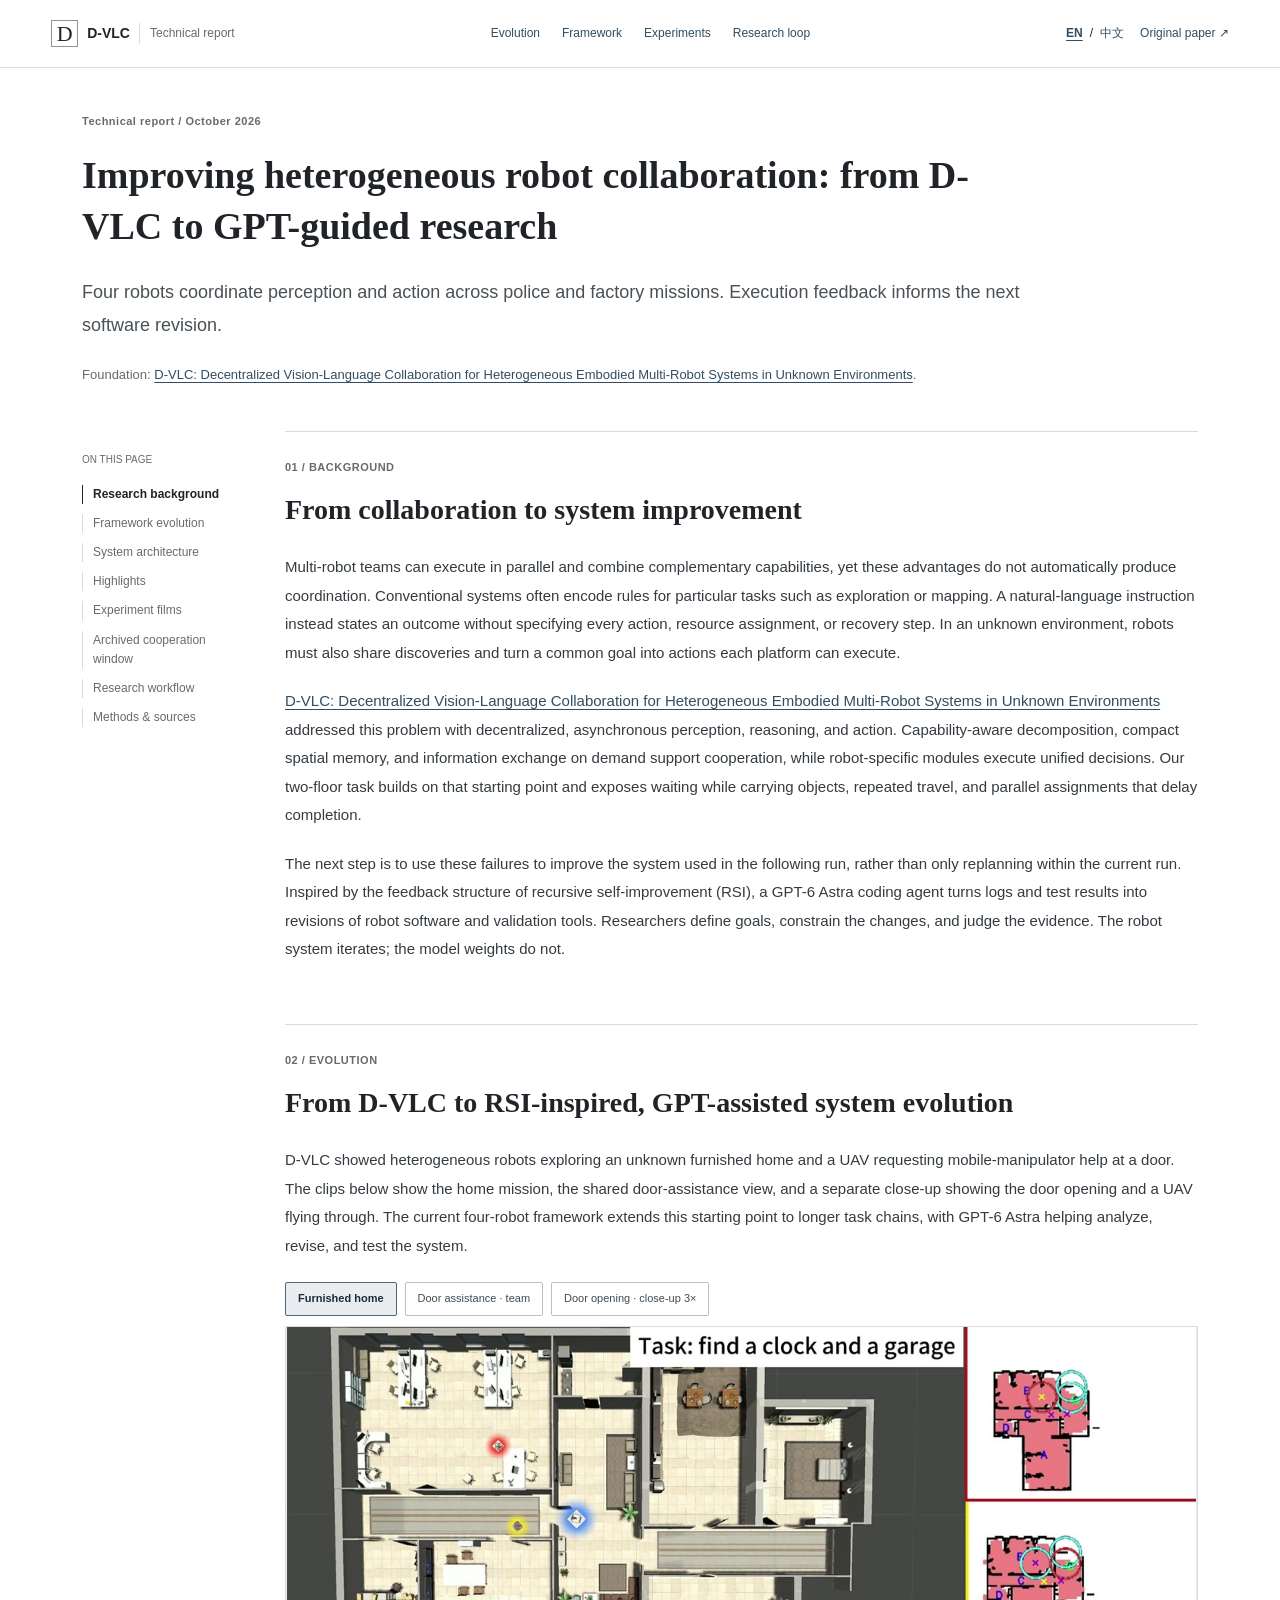
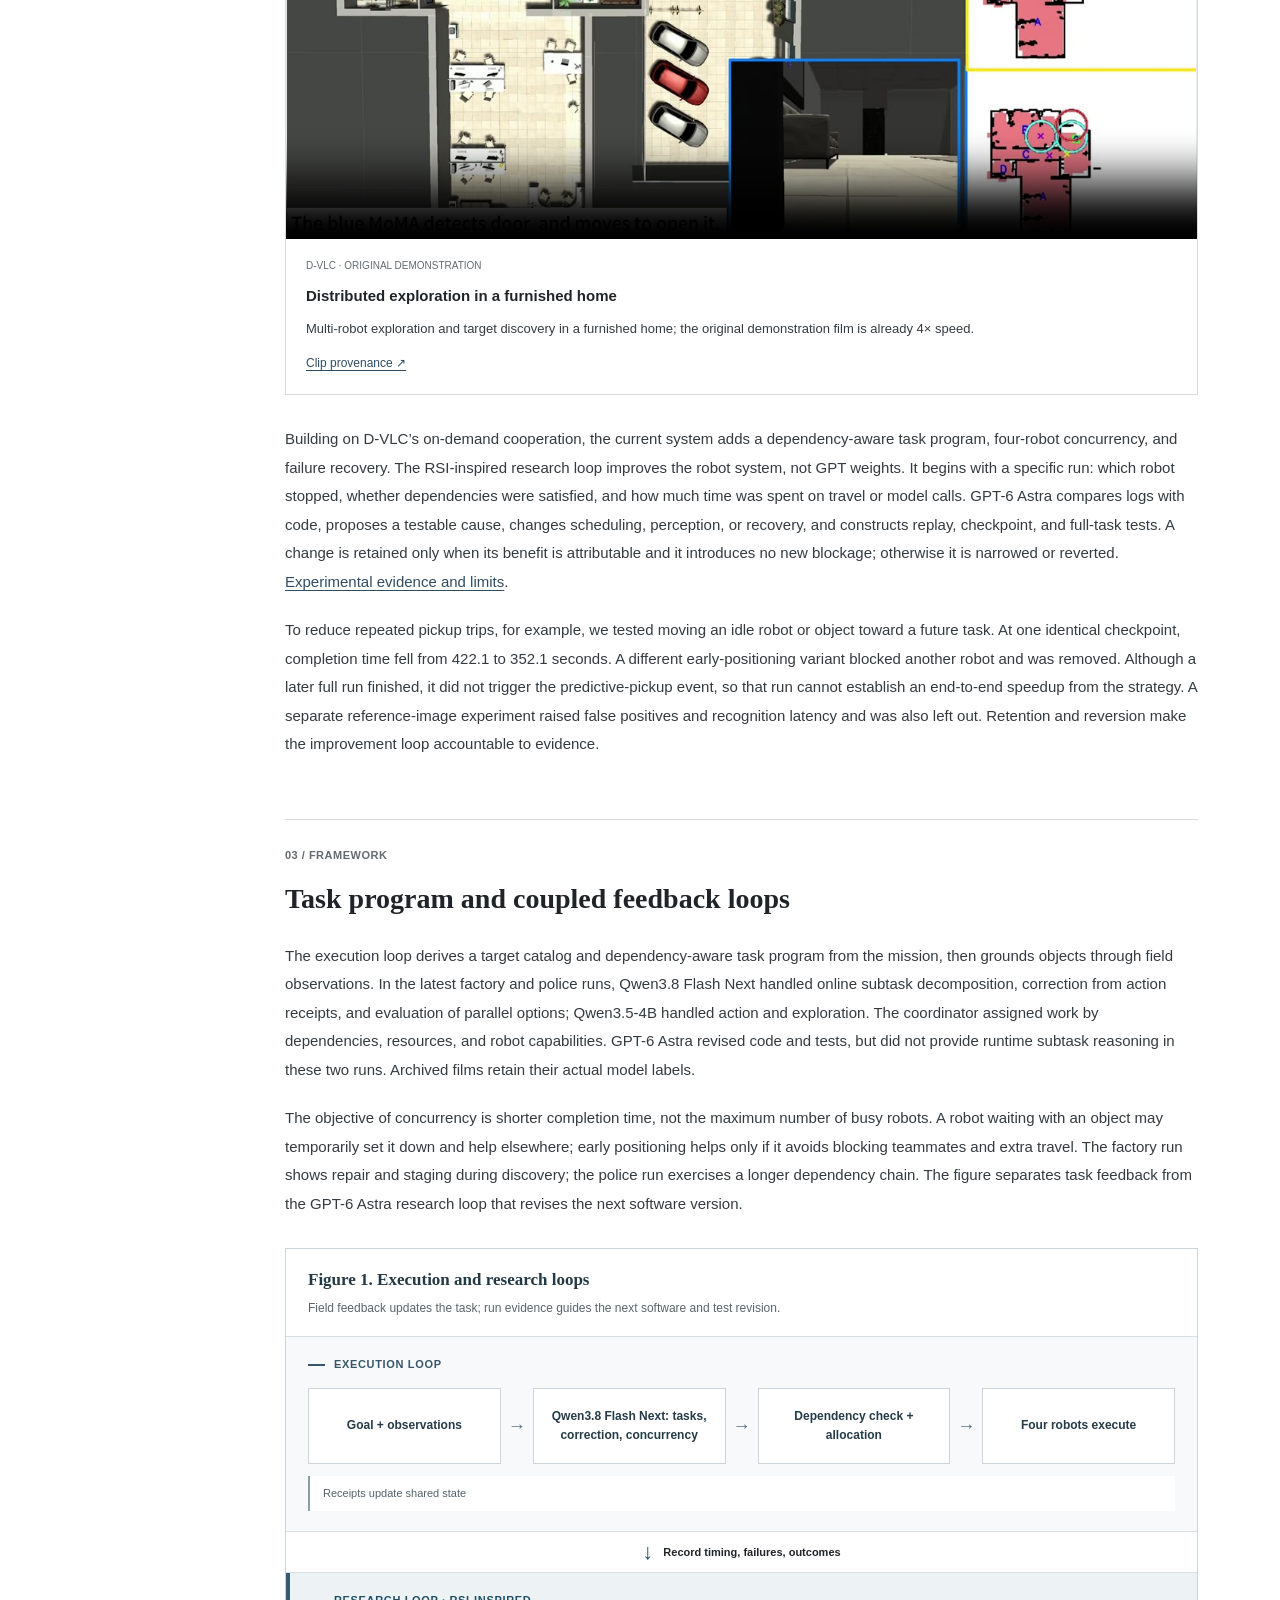
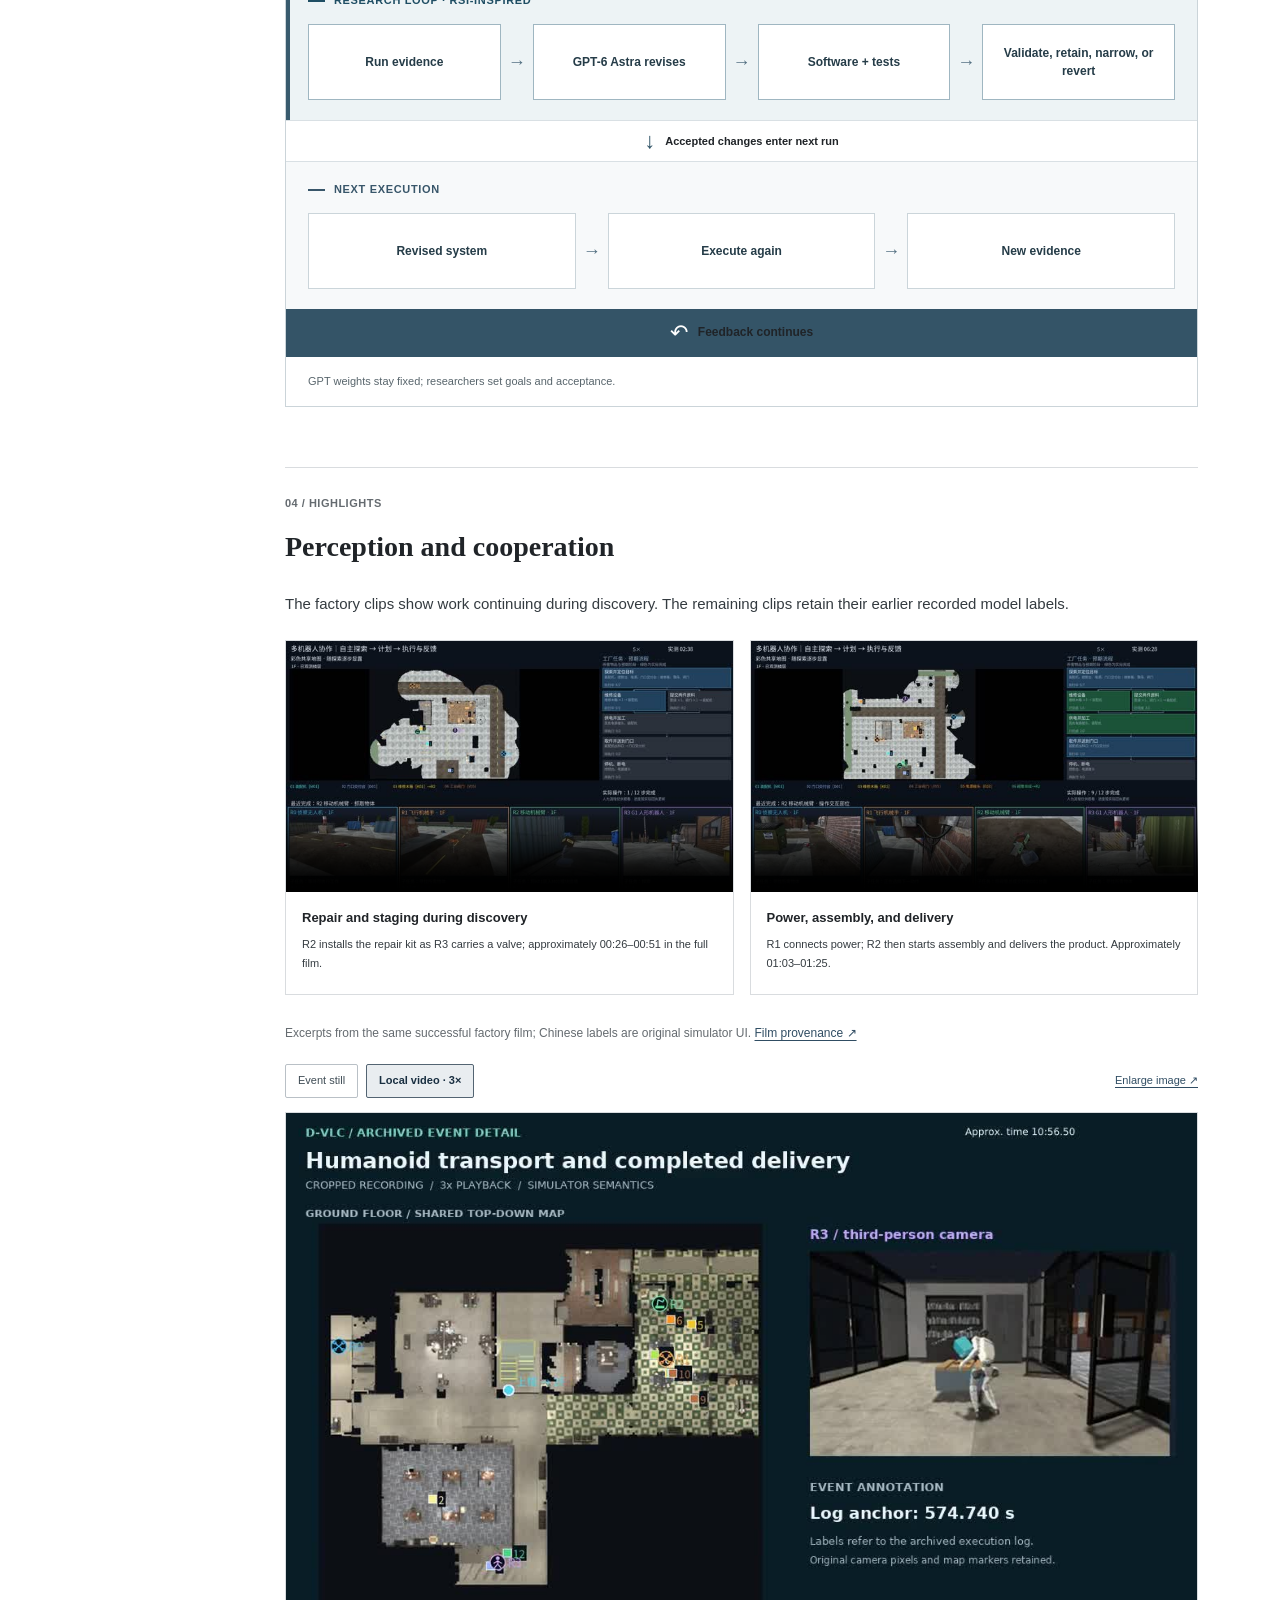
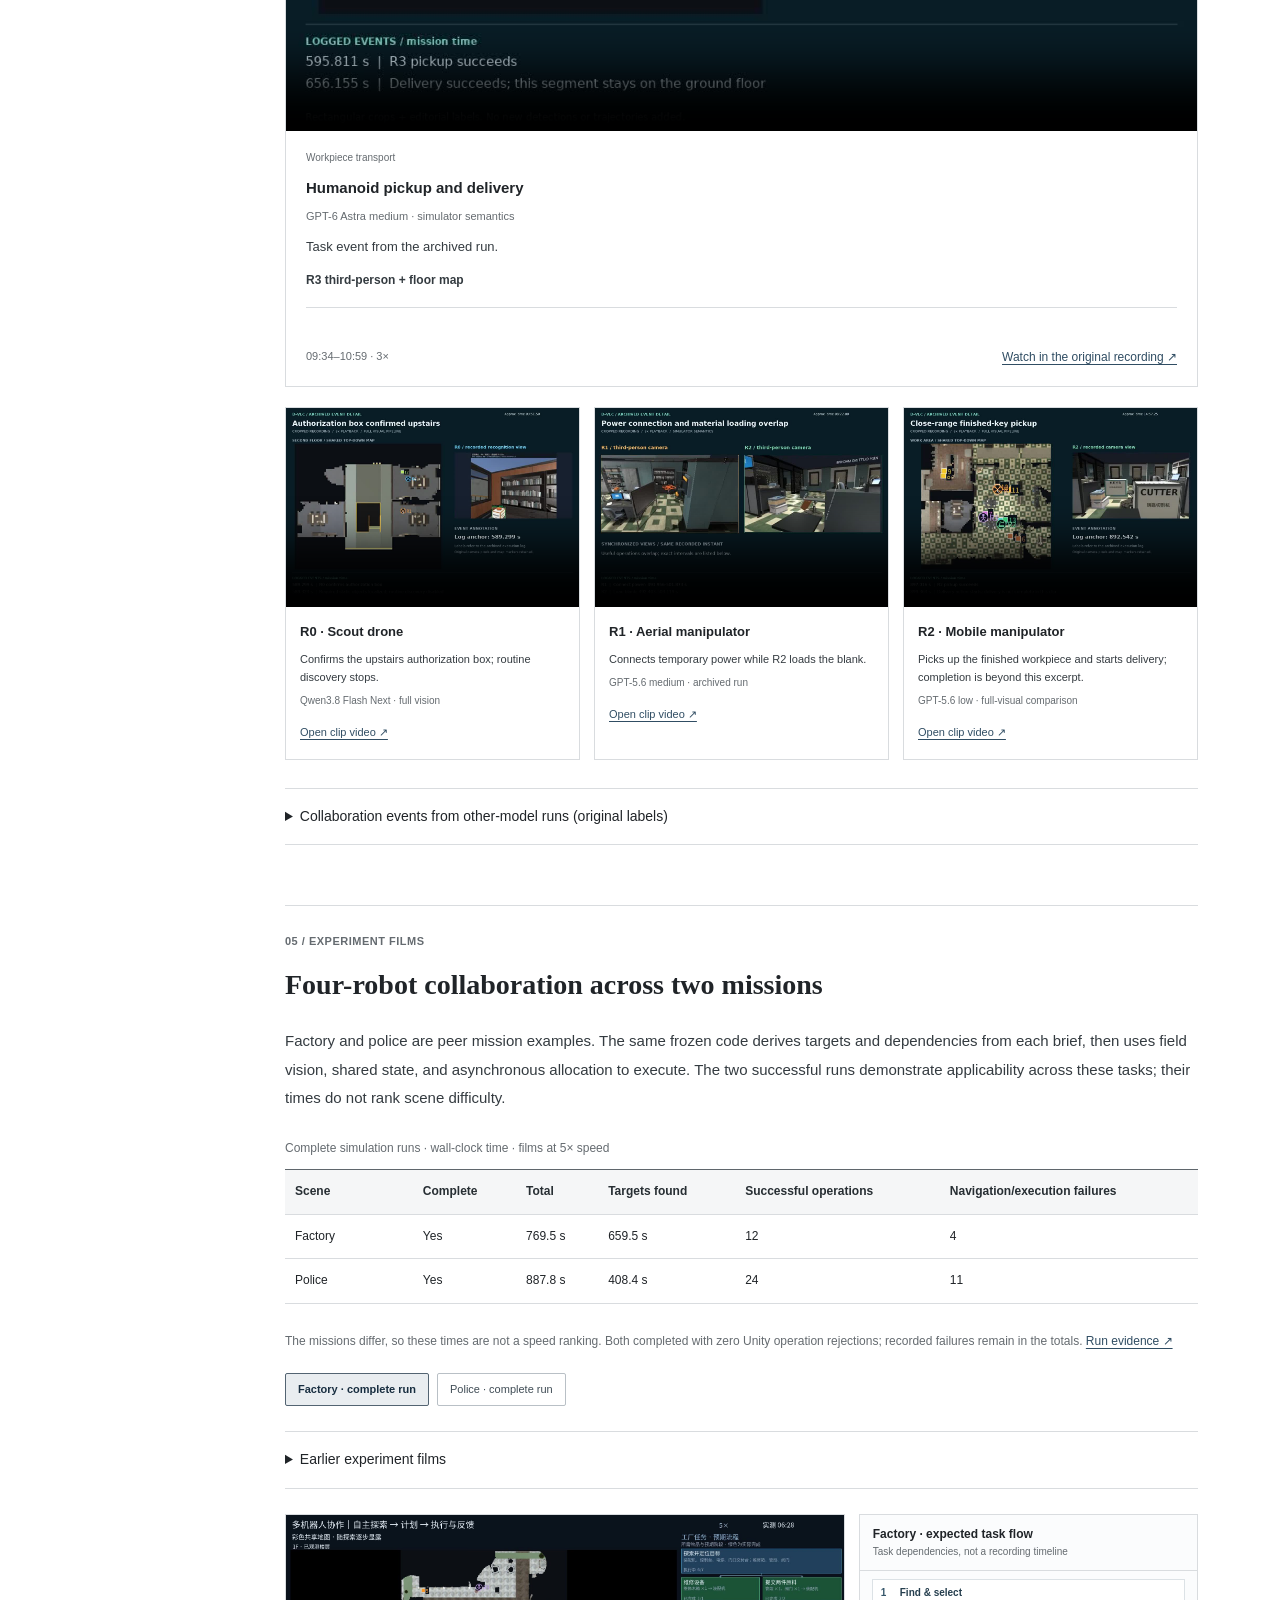
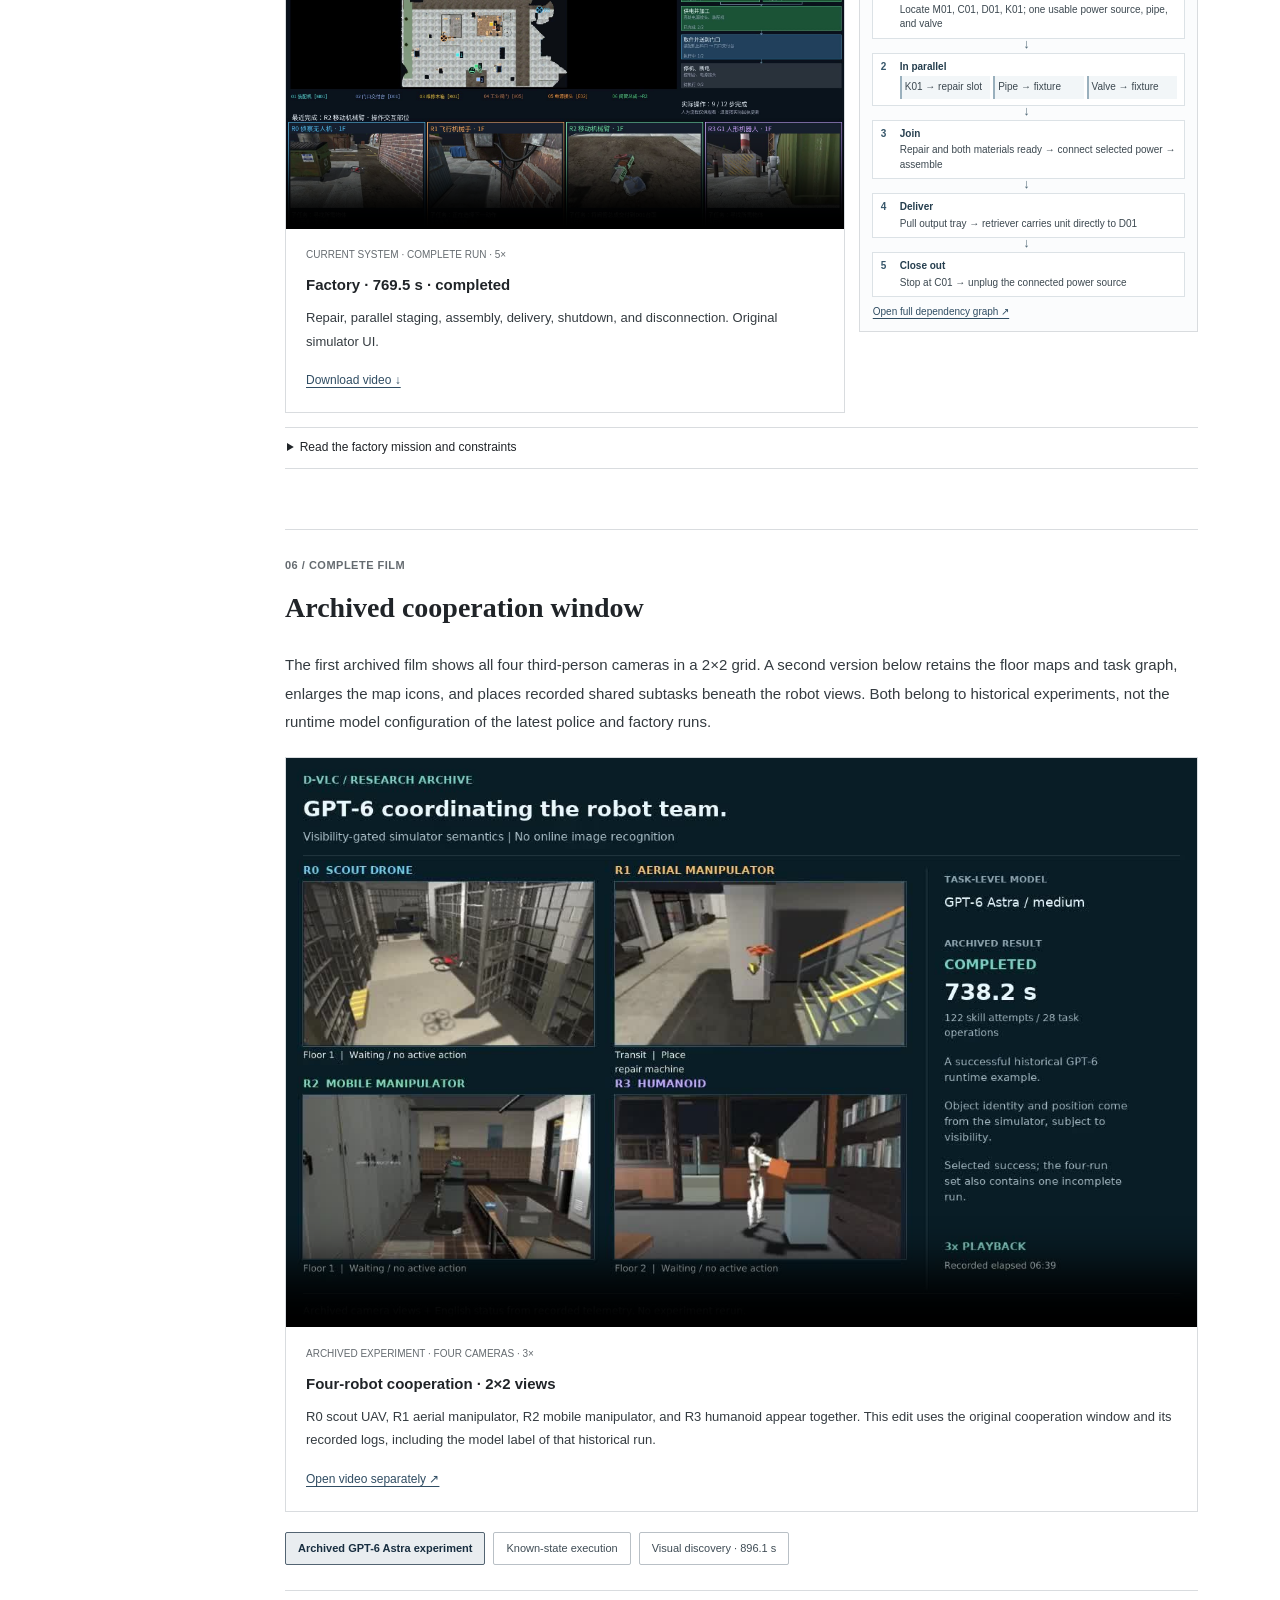
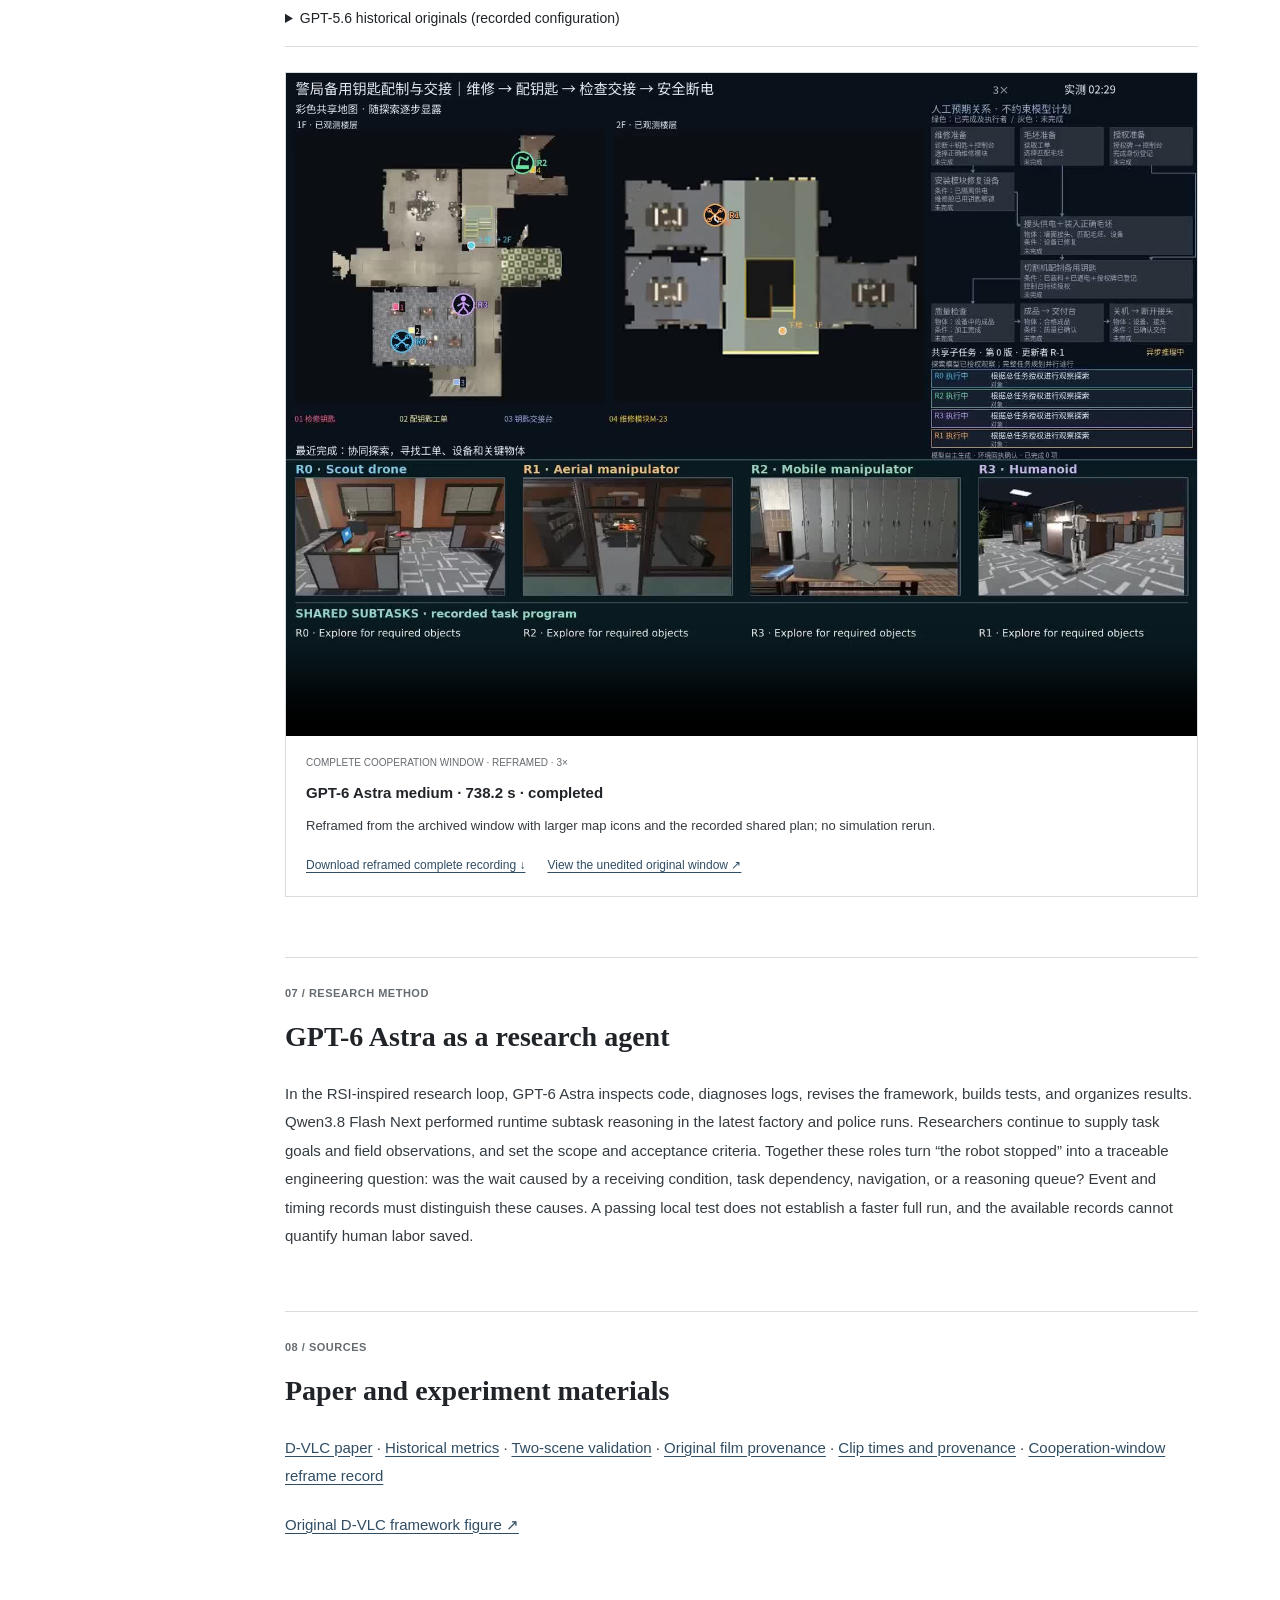
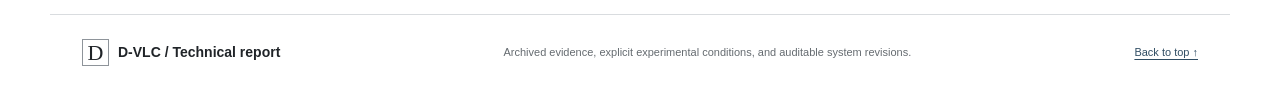
==== index.html @ 941fb925 "Clarify runtime model roles and restore four-camera film" ====
<!DOCTYPE html>

<html lang="en">
<head>
<meta charset="utf-8"/><meta content="width=device-width,initial-scale=1" name="viewport"/>
<title>Extending D-VLC Through GPT-Assisted Research</title>
<meta content="From the original D-VLC framework to a GPT-assisted research loop for four-robot, two-floor collaboration. Architecture, successful police and factory runs, archived experiments, and auditable research iteration." name="description"/>
<meta content="#123d3b" name="theme-color"/><link href="assets/favicon.svg" rel="icon" type="image/svg+xml"/><link href="style.css?v=10" rel="stylesheet"/>
<link href="index.html" hreflang="en" rel="alternate"/><link href="zh.html" hreflang="zh-CN" rel="alternate"/></head>
<body>
<header class="masthead"><a class="brand" href="#top"><span class="brand-icon">D</span> D-VLC <span class="brand-sub">Technical report</span></a><nav aria-label="Main navigation"><a href="#evolution">Evolution</a><a href="#framework">Framework</a><a href="#demos">Experiments</a><a href="#research">Research loop</a></nav><div class="header-links"><div aria-label="Language / 语言" class="language-switch"><a aria-current="page" href="index.html" lang="en">EN</a><span>/</span><a href="zh.html" lang="zh-CN">中文</a></div><a class="paper-link" href="https://arxiv.org/abs/2607.29009" rel="noreferrer" target="_blank">Original paper ↗</a></div></header>
<main id="top">
<section class="hero wrap">
<div class="eyebrow"><span class="dot"></span> Technical report / October 2026</div>
<h1>Improving heterogeneous robot collaboration: from D-VLC to GPT-guided research</h1>
<div class="hero-bottom"><p class="dek">Four robots coordinate perception and action across police and factory missions. Execution feedback informs the next software revision.</p></div><p class="foundation-citation">Foundation: <a href="https://arxiv.org/abs/2607.29009">D-VLC: Decentralized Vision-Language Collaboration for Heterogeneous Embodied Multi-Robot Systems in Unknown Environments</a>.</p>
</section>
<div class="article-layout wrap"><aside class="contents"><span>ON THIS PAGE</span><a href="#question">Research background</a><a href="#evolution">Framework evolution</a><a href="#framework">System architecture</a><a href="#highlights">Highlights</a><a href="#demos">Experiment films</a><a href="#archive">Archived cooperation window</a><a href="#research">Research workflow</a><a href="#sources">Methods &amp; sources</a></aside>
<article>
<section class="prose" id="question"><div class="section-number">01 / BACKGROUND</div><h2>From collaboration to system improvement</h2><p>Multi-robot teams can execute in parallel and combine complementary capabilities, yet these advantages do not automatically produce coordination. Conventional systems often encode rules for particular tasks such as exploration or mapping. A natural-language instruction instead states an outcome without specifying every action, resource assignment, or recovery step. In an unknown environment, robots must also share discoveries and turn a common goal into actions each platform can execute.</p><p><a href="https://arxiv.org/abs/2607.29009">D-VLC: Decentralized Vision-Language Collaboration for Heterogeneous Embodied Multi-Robot Systems in Unknown Environments</a> addressed this problem with decentralized, asynchronous perception, reasoning, and action. Capability-aware decomposition, compact spatial memory, and information exchange on demand support cooperation, while robot-specific modules execute unified decisions. Our two-floor task builds on that starting point and exposes waiting while carrying objects, repeated travel, and parallel assignments that delay completion.</p><p>The next step is to use these failures to improve the system used in the following run, rather than only replanning within the current run. Inspired by the feedback structure of recursive self-improvement (RSI), a GPT-6 Astra coding agent turns logs and test results into revisions of robot software and validation tools. Researchers define goals, constrain the changes, and judge the evidence. The robot system iterates; the model weights do not.</p></section>
<section id="evolution"><div class="section-number">02 / EVOLUTION</div><h2>From D-VLC to RSI-inspired, GPT-assisted system evolution</h2><p>D-VLC showed heterogeneous robots exploring an unknown furnished home and a UAV requesting mobile-manipulator help at a door. The clips below show the home mission, the shared door-assistance view, and a separate close-up showing the door opening and a UAV flying through. The current four-robot framework extends this starting point to longer task chains, with GPT-6 Astra helping analyze, revise, and test the system.</p><div class="origin-gallery"><div class="demo-tabs origin-tabs" role="group" aria-label="Original D-VLC demonstration clips"><button aria-pressed="true" class="active" data-origin="home" type="button">Furnished home</button><button aria-pressed="false" class="" data-origin="door-team" type="button">Door assistance · team</button><button aria-pressed="false" class="" data-origin="door-closeup" type="button">Door opening · close-up 3×</button></div><figure class="video-figure origin-feature"><video id="origin-video" aria-label="Distributed exploration in a furnished home" controls playsinline preload="metadata" poster="assets/dvlc/home-exploration-poster.jpg" src="assets/dvlc/home-exploration-4x.mp4"></video><figcaption><span class="experiment-tag">D-VLC · ORIGINAL DEMONSTRATION</span><strong id="origin-title">Distributed exploration in a furnished home</strong><p id="origin-description">Multi-robot exploration and target discovery in a furnished home; the original demonstration film is already 4× speed.</p><a href="assets/dvlc/provenance.json">Clip provenance ↗</a></figcaption></figure></div><p>Building on D-VLC’s on-demand cooperation, the current system adds a dependency-aware task program, four-robot concurrency, and failure recovery. The RSI-inspired research loop improves the robot system, not GPT weights. It begins with a specific run: which robot stopped, whether dependencies were satisfied, and how much time was spent on travel or model calls. GPT-6 Astra compares logs with code, proposes a testable cause, changes scheduling, perception, or recovery, and constructs replay, checkpoint, and full-task tests. A change is retained only when its benefit is attributable and it introduces no new blockage; otherwise it is narrowed or reverted. <a href="assets/evidence.json">Experimental evidence and limits</a>.</p><p>To reduce repeated pickup trips, for example, we tested moving an idle robot or object toward a future task. At one identical checkpoint, completion time fell from 422.1 to 352.1 seconds. A different early-positioning variant blocked another robot and was removed. Although a later full run finished, it did not trigger the predictive-pickup event, so that run cannot establish an end-to-end speedup from the strategy. A separate reference-image experiment raised false positives and recognition latency and was also left out. Retention and reversion make the improvement loop accountable to evidence.</p></section>
<section id="framework"><div class="section-number">03 / FRAMEWORK</div><h2>Task program and coupled feedback loops</h2><p>The execution loop derives a target catalog and dependency-aware task program from the mission, then grounds objects through field observations. In the latest factory and police runs, Qwen3.8 Flash Next handled online subtask decomposition, correction from action receipts, and evaluation of parallel options; Qwen3.5-4B handled action and exploration. The coordinator assigned work by dependencies, resources, and robot capabilities. GPT-6 Astra revised code and tests, but did not provide runtime subtask reasoning in these two runs. Archived films retain their actual model labels.</p><p>The objective of concurrency is shorter completion time, not the maximum number of busy robots. A robot waiting with an object may temporarily set it down and help elsewhere; early positioning helps only if it avoids blocking teammates and extra travel. The factory run shows repair and staging during discovery; the police run exercises a longer dependency chain. The figure separates task feedback from the GPT-6 Astra research loop that revises the next software version.</p><figure aria-labelledby="system-cycle-title" class="system-cycle">
<figcaption id="system-cycle-title"><strong>Figure 1. Execution and research loops</strong><span>Field feedback updates the task; run evidence guides the next software and test revision.</span></figcaption>
<div class="cycle-stage cycle-execution"><div class="cycle-label">EXECUTION LOOP</div><div class="cycle-steps"><div class="cycle-step">Goal + observations</div><span aria-hidden="true" class="cycle-arrow">→</span><div class="cycle-step">Qwen3.8 Flash Next: tasks, correction, concurrency</div><span aria-hidden="true" class="cycle-arrow">→</span><div class="cycle-step">Dependency check + allocation</div><span aria-hidden="true" class="cycle-arrow">→</span><div class="cycle-step">Four robots execute</div></div><div class="cycle-return">Receipts update shared state</div></div>
<div class="cycle-transfer"><span aria-hidden="true">↓</span><strong>Record timing, failures, outcomes</strong></div>
<div class="cycle-stage cycle-research"><div class="cycle-label">RESEARCH LOOP · RSI-INSPIRED</div><div class="cycle-steps"><div class="cycle-step">Run evidence</div><span aria-hidden="true" class="cycle-arrow">→</span><div class="cycle-step">GPT-6 Astra revises</div><span aria-hidden="true" class="cycle-arrow">→</span><div class="cycle-step">Software + tests</div><span aria-hidden="true" class="cycle-arrow">→</span><div class="cycle-step">Validate, retain, narrow, or revert</div></div></div>
<div class="cycle-transfer"><span aria-hidden="true">↓</span><strong>Accepted changes enter next run</strong></div>
<div class="cycle-stage cycle-next"><div class="cycle-label">NEXT EXECUTION</div><div class="cycle-steps"><div class="cycle-step">Revised system</div><span aria-hidden="true" class="cycle-arrow">→</span><div class="cycle-step">Execute again</div><span aria-hidden="true" class="cycle-arrow">→</span><div class="cycle-step">New evidence</div></div></div>
<div class="cycle-recurrence"><span aria-hidden="true">↶</span><strong>Feedback continues</strong></div>
<p class="figure-note">GPT weights stay fixed; researchers set goals and acceptance.</p>
</figure></section>
<section id="highlights"><div class="section-number">04 / HIGHLIGHTS</div><h2>Perception and cooperation</h2><p>The factory clips show work continuing during discovery. The remaining clips retain their earlier recorded model labels.</p><div class="scene-clips"><figure class="video-figure"><video controls playsinline preload="none" poster="assets/scenes/factory-32.jpg" src="assets/scenes/factory-repair-and-staging.mp4" aria-label="Factory repair and staging clip"></video><figcaption><strong>Repair and staging during discovery</strong><p>R2 installs the repair kit as R3 carries a valve; approximately 00:26–00:51 in the full film.</p></figcaption></figure><figure class="video-figure"><video controls playsinline preload="none" poster="assets/scenes/factory-78.jpg" src="assets/scenes/factory-power-and-delivery.mp4" aria-label="Factory power, assembly and delivery clip"></video><figcaption><strong>Power, assembly, and delivery</strong><p>R1 connects power; R2 then starts assembly and delivers the product. Approximately 01:03–01:25.</p></figcaption></figure></div><p class="figure-note">Excerpts from the same successful factory film; Chinese labels are original simulator UI. <a href="assets/scenes/evidence.json">Film provenance ↗</a></p><div aria-label="Detail view mode" class="focus-controls" role="group"><button aria-pressed="false" data-focus-mode="still" type="button">Event still</button><button aria-pressed="true" class="selected" data-focus-mode="video" type="button">Local video · 3×</button><a href="assets/focus/humanoid-delivery.jpg" id="highlight-fullsize" target="_blank">Enlarge image ↗</a></div><figure class="video-figure highlight-feature"><img alt="R3 third-person view and ground-floor map" height="760" hidden id="highlight-still" src="assets/focus/humanoid-delivery.jpg" width="1120"/><video aria-label="Selected highlight" controls="" id="highlight-video" playsinline="" poster="assets/focus/humanoid-delivery.jpg" preload="none" src="assets/focus/humanoid-delivery.mp4"></video><figcaption aria-live="polite"><span class="experiment-tag" id="highlight-tag">Workpiece transport</span><strong id="highlight-title">Humanoid pickup and delivery</strong><span class="clip-source" id="highlight-run">GPT-6 Astra medium · simulator semantics</span><p id="highlight-description">Task event from the archived run.</p><p class="view-label" id="highlight-view">R3 third-person + floor map</p><ol class="event-ledger" id="highlight-events"></ol><div class="clip-meta"><span id="highlight-time">09:34–10:59 · 3×</span><a data-context="humanoid-delivery" href="#archive" id="highlight-context">Watch in the original recording ↗</a></div></figcaption></figure><div class="robot-video-grid" aria-label="Clips from the other three robots"><figure class="video-figure robot-clip"><video aria-label="R0 · Scout drone · Confirms the upstairs authorization box; routine discovery stops." controls playsinline preload="none" poster="assets/focus/recognition-authorization.jpg" src="assets/focus/recognition-authorization.mp4"></video><figcaption><strong>R0 · Scout drone</strong><p>Confirms the upstairs authorization box; routine discovery stops.</p><span class="clip-source">Qwen3.8 Flash Next · full vision</span><a href="assets/focus/recognition-authorization.mp4" target="_blank" rel="noopener">Open clip video ↗</a></figcaption></figure><figure class="video-figure robot-clip"><video aria-label="R1 · Aerial manipulator · Connects temporary power while R2 loads the blank." controls playsinline preload="none" poster="assets/focus/power-and-loading.jpg" src="assets/focus/power-and-loading.mp4"></video><figcaption><strong>R1 · Aerial manipulator</strong><p>Connects temporary power while R2 loads the blank.</p><span class="clip-source">GPT-5.6 medium · archived run</span><a href="assets/focus/power-and-loading.mp4" target="_blank" rel="noopener">Open clip video ↗</a></figcaption></figure><figure class="video-figure robot-clip"><video aria-label="R2 · Mobile manipulator · Picks up the finished workpiece and starts delivery; completion is beyond this excerpt." controls playsinline preload="none" poster="assets/focus/close-pickup.jpg" src="assets/focus/close-pickup.mp4"></video><figcaption><strong>R2 · Mobile manipulator</strong><p>Picks up the finished workpiece and starts delivery; completion is beyond this excerpt.</p><span class="clip-source">GPT-5.6 low · full-visual comparison</span><a href="assets/focus/close-pickup.mp4" target="_blank" rel="noopener">Open clip video ↗</a></figcaption></figure></div><details><summary>Collaboration events from other-model runs (original labels)</summary><div class="highlight-grid"><button aria-pressed="false" class="highlight-card" data-highlight="parallel-repair"><img alt="Synchronized R1 and R3 third-person views" loading="lazy" src="assets/focus/parallel-repair.jpg"/><span>Concurrent repair preparation</span><strong>Overlapping compartment access and module retrieval</strong><small>Synchronized R1 and R3 third-person views</small></button><button aria-pressed="false" class="highlight-card" data-highlight="power-and-loading"><img alt="Synchronized R1 and R2 third-person views" loading="lazy" src="assets/focus/power-and-loading.jpg"/><span>Concurrent production preparation</span><strong>Temporary power connection and blank loading</strong><small>Synchronized R1 and R2 third-person views</small></button><button aria-pressed="false" class="highlight-card" data-highlight="close-pickup"><img alt="R2 recorded camera and work-area map" loading="lazy" src="assets/focus/close-pickup.jpg"/><span>Close-range manipulation</span><strong>Workpiece pickup and delivery initiation</strong><small>R2 recorded camera and work-area map</small></button></div></details></section><section id="demos"><span id="multi-scene" class="fragment-alias" aria-hidden="true"></span><div class="section-number">05 / EXPERIMENT FILMS</div><h2>Four-robot collaboration across two missions</h2><p>Factory and police are peer mission examples. The same frozen code derives targets and dependencies from each brief, then uses field vision, shared state, and asynchronous allocation to execute. The two successful runs demonstrate applicability across these tasks; their times do not rank scene difficulty.</p><div class="table-scroll"><table class="scene-table"><caption>Complete simulation runs · wall-clock time · films at 5× speed</caption><thead><tr><th>Scene</th><th>Complete</th><th>Total</th><th>Targets found</th><th>Successful operations</th><th>Navigation/execution failures</th></tr></thead><tbody><tr><td>Factory</td><td>Yes</td><td>769.5 s</td><td>659.5 s</td><td>12</td><td>4</td></tr><tr><td>Police</td><td>Yes</td><td>887.8 s</td><td>408.4 s</td><td>24</td><td>11</td></tr></tbody></table></div><p class="scene-note">The missions differ, so these times are not a speed ranking. Both completed with zero Unity operation rejections; recorded failures remain in the totals. <a href="assets/scenes/evidence.json">Run evidence ↗</a></p><div aria-label="Choose experiment" class="demo-tabs" role="group"><button aria-pressed="true" class="active" data-demo="factory">Factory · complete run</button><button aria-pressed="false" data-demo="police">Police · complete run</button></div><details><summary>Earlier experiment films</summary><div class="demo-tabs"><button aria-pressed="false" data-demo="gpt6-semantic">Archived GPT-6 Astra experiment</button><button aria-pressed="false" data-demo="known-state">Known-state checkpoint</button><button aria-pressed="false" data-demo="gpt56-semantic">Fast GPT execution</button><button aria-pressed="false" data-demo="gpt56-visual">Full visual pipeline</button></div></details><div class="mission-showcase"><figure class="video-figure"><video aria-label="Factory complete run at five times speed" class="current-scene" controls id="experiment-video" playsinline poster="assets/scenes/factory-poster.jpg" preload="metadata" src="assets/scenes/factory-full-5x.mp4"></video><figcaption><span class="experiment-tag" id="demo-tag">CURRENT SYSTEM · COMPLETE RUN · 5×</span><strong id="demo-title">Factory · 769.5 s · completed</strong><p id="demo-description">Repair, parallel staging, assembly, delivery, shutdown, and disconnection. Original simulator UI.</p><a download href="assets/scenes/factory-full-5x.mp4" id="demo-download">Download video ↓</a></figcaption></figure><aside class="mission-flow-side"><figure class="compact-flow" data-mission-panel="factory" aria-label="Factory · expected task flow"><figcaption><strong>Factory · expected task flow</strong><span>Task dependencies, not a recording timeline</span></figcaption><ol class="flow-steps"><li><b>Find & select</b><span>Locate M01, C01, D01, K01; one usable power source, pipe, and valve</span></li><li><b>In parallel</b><div class="flow-parallel"><span>K01 → repair slot</span><span>Pipe → fixture</span><span>Valve → fixture</span></div></li><li><b>Join</b><span>Repair and both materials ready → connect selected power → assemble</span></li><li><b>Deliver</b><span>Pull output tray → retriever carries unit directly to D01</span></li><li><b>Close out</b><span>Stop at C01 → unplug the connected power source</span></li></ol><a href="assets/scenes/factory-flow-en.svg" target="_blank" rel="noopener">Open full dependency graph ↗</a></figure><figure class="compact-flow" data-mission-panel="police" hidden aria-label="Police · expected task flow"><figcaption><strong>Police · expected task flow</strong><span>Task dependencies, not a recording timeline</span></figcaption><ol class="flow-steps"><li><b>Find & select</b><span>Read ORDER for blank; diagnose CUTTER for module</span></li><li><b>In parallel</b><div class="flow-parallel"><span>Confirm isolation → KEY opens hatch → module → blank</span><span>PERMIT → CONTROL registration</span></div></li><li><b>Join</b><span>Connect POWER; order, repair, blank, power, and permit ready</span></li><li><b>Two robots</b><span>Robot A holds authorization while B starts; release after success</span></li><li><b>Deliver & close</b><span>Inspect KEYS → deliver → stop at CONTROL → unplug</span></li></ol><a href="assets/scenes/police-flow-en.svg" target="_blank" rel="noopener">Open full dependency graph ↗</a></figure></aside></div><div class="mission-briefs"><div class="mission-brief" data-brief-panel="factory"><details class="mission-text"><summary>Read the factory mission and constraints</summary><div class="detail-body"><p>Explore the idle factory together, repair assembly machine M01, make a valve–pipe unit, and deliver it to D01 just inside the main gate. Finish by shutting down and disconnecting power. Identify seven target categories: M01, C01, D01, K01, one of E01/E02/E03, one of P01/P02/PIPE03/P04, and one of V01–V05. One usable item per alternative class is enough; the other locations are unknown.</p><p>M01 starts isolated with its repair hatch open, and power is disconnected. Install the whole K01 replacement kit in the repair slot; put a pipe and a valve into their respective staging fixtures. Repair and both staging branches may proceed during exploration without waiting for one another. Connect power and begin assembly only after all three are complete. </p><p>Pulling the output tray places the finished unit in the retriever’s hand; that robot delivers directly to D01 without another search or pickup. Then shut down at C01 and unplug the connector actually used. Robots assign work from capabilities and field feedback.</p></div></details></div><div class="mission-brief" data-brief-panel="police" hidden><details class="mission-text"><summary>Read the police mission and constraints</summary><div class="detail-body"><p>Explore the police station together, repair the broken key cutter, make a batch of spare keys from the work order, inspect them, and deliver accepted keys to the handoff desk. Finish by shutting down and disconnecting power. Surface labels are ORDER, CUTTER, CONTROL, KEY, PERMIT, POWER, DELIVERY, and KEYS. Candidate repair modules are M-17/M-23/M-41 and blanks are B-AL/B-CU. The field diagnosis selects the module; the work order selects the blank. Their locations are unknown.</p><p>POWER starts disconnected, so there is no initial unplug step. Confirm isolation before repair; insert KEY, turn the lock, and open the service hatch. Replace the matching module, load the matching blank, then connect power. PERMIT can be brought to CONTROL and registered in parallel.</p><p>After the order is read, repair and blank loading are complete, power is connected, and the permit is registered, one robot must continuously hold the authorization button while another starts CUTTER. Release only after startup succeeds. Inspect the produced KEYS; take and deliver them only if they pass. After delivery, shut down at CONTROL and finally unplug POWER. Robots choose roles from capabilities and field feedback.</p></div></details></div></div></section><section id="archive"><div class="section-number">06 / COMPLETE FILM</div><h2>Archived cooperation window</h2><p>The first archived film shows all four third-person cameras in a 2×2 grid. A second version below retains the floor maps and task graph, enlarges the map icons, and places recorded shared subtasks beneath the robot views. Both belong to historical experiments, not the runtime model configuration of the latest police and factory runs.</p><figure class="video-figure four-camera-feature"><video aria-label="Four robot third-person cameras in a 2×2 archived film" controls playsinline preload="metadata" poster="assets/gpt6-semantic.jpg?v=3" src="assets/gpt6-semantic.mp4?v=3"></video><figcaption><span class="experiment-tag">ARCHIVED EXPERIMENT · FOUR CAMERAS · 3×</span><strong>Four-robot cooperation · 2×2 views</strong><p>R0 scout UAV, R1 aerial manipulator, R2 mobile manipulator, and R3 humanoid appear together. This edit uses the original cooperation window and its recorded logs, including the model label of that historical run.</p><a href="assets/gpt6-semantic.mp4?v=3" target="_blank" rel="noopener">Open video separately ↗</a></figcaption></figure><div aria-label="Choose original recording" class="demo-tabs" role="group"><button aria-pressed="true" class="active" data-archive="gpt6-semantic">Archived GPT-6 Astra experiment</button><button aria-pressed="false" class="" data-archive="known-state">Known-state execution</button><button aria-pressed="false" class="" data-archive="predictive">Visual discovery · 896.1 s</button></div><details><summary>GPT-5.6 historical originals (recorded configuration)</summary><div class="demo-tabs"><button aria-pressed="false" class="" data-archive="gpt56-semantic">GPT-5.6 · fast execution</button><button aria-pressed="false" class="" data-archive="gpt56-visual">GPT-5.6 · full vision</button></div></details><figure class="video-figure archive-feature reframed"><video aria-label="COMPLETE COOPERATION WINDOW · REFRAMED · 3×" controls="" id="archive-video" playsinline="" poster="assets/archive/gpt6-semantic-reframed-en-3x.jpg?v=5" preload="none" src="assets/archive/gpt6-semantic-reframed-en-3x.mp4?v=5"></video><figcaption aria-live="polite"><span class="experiment-tag" id="archive-tag">COMPLETE COOPERATION WINDOW · REFRAMED · 3×</span><strong id="archive-title">GPT-6 Astra medium · 738.2 s · completed</strong><p id="archive-description">Reframed from the archived window with larger map icons and the recorded shared plan; no simulation rerun.</p><a download="" href="assets/archive/gpt6-semantic-reframed-en-3x.mp4?v=5" id="archive-download">Download reframed complete recording ↓</a><a href="assets/archive/gpt6-semantic-swarm-3x.mp4" id="archive-original">View the unedited original window ↗</a></figcaption></figure></section>
<section id="research"><div class="section-number">07 / RESEARCH METHOD</div><h2>GPT-6 Astra as a research agent</h2><p>In the RSI-inspired research loop, GPT-6 Astra inspects code, diagnoses logs, revises the framework, builds tests, and organizes results. Qwen3.8 Flash Next performed runtime subtask reasoning in the latest factory and police runs. Researchers continue to supply task goals and field observations, and set the scope and acceptance criteria. Together these roles turn “the robot stopped” into a traceable engineering question: was the wait caused by a receiving condition, task dependency, navigation, or a reasoning queue? Event and timing records must distinguish these causes. A passing local test does not establish a faster full run, and the available records cannot quantify human labor saved.</p></section>
<section id="sources"><div class="section-number">08 / SOURCES</div><h2>Paper and experiment materials</h2><p><a href="https://arxiv.org/abs/2607.29009">D-VLC paper</a> · <a href="assets/evidence.json">Historical metrics</a> · <a href="assets/scenes/evidence.json">Two-scene validation</a> · <a href="assets/archive/manifest.json">Original film provenance</a> · <a href="assets/focus/manifest.json">Clip times and provenance</a> · <a href="assets/gpt6-camera-remaster.json">Cooperation-window reframe record</a></p><p><a href="assets/paper/dvlc-figure-2.png">Original D-VLC framework figure ↗</a></p></section>
</article></div>
</main>
<footer class="wrap"><a class="brand" href="#top"><span class="brand-icon">D</span> D-VLC / Technical report</a><p>Archived evidence, explicit experimental conditions, and auditable system revisions.</p><a href="#top">Back to top ↑</a></footer>
<script src="app.js?v=8"></script>
<script src="media-catalog.js?v=6"></script><script src="media-gallery.js?v=4"></script></body></html>
---- style.css ----
:root{--paper:#fff;--ink:#202428;--muted:#656b70;--line:#d9dcdf;--green:#304d63;--serif:Georgia,'Times New Roman',serif;--sans:Arial,Helvetica,sans-serif}*{box-sizing:border-box}html{scroll-padding-top:28px}body{margin:0;background:var(--paper);color:var(--ink);font-family:var(--sans);font-size:16px;line-height:1.8}a{color:var(--green);text-underline-offset:3px}a:hover{color:#162e40}button{font-family:inherit;cursor:pointer}button:focus-visible,a:focus-visible,summary:focus-visible{outline:2px solid #304d63;outline-offset:4px}.wrap{max-width:1180px;margin:auto;padding:0 32px}.masthead{min-height:68px;display:flex;align-items:center;justify-content:space-between;padding:14px 4%;border-bottom:1px solid var(--line);gap:25px}.brand{display:flex;align-items:center;gap:9px;text-decoration:none;font-weight:600;color:var(--ink);white-space:nowrap;font-size:14px}.brand-icon{font:22px var(--serif);border:1px solid #8e949a;width:27px;height:27px;display:grid;place-items:center}.brand-sub{font-size:12px;font-weight:400;color:var(--muted);border-left:1px solid var(--line);padding-left:10px}.masthead nav{display:flex;gap:22px}.masthead nav a,.paper-link{font-size:12px;text-decoration:none}.header-links,.language-switch{display:flex;align-items:center;gap:16px}.language-switch{gap:7px;font-size:12px}.language-switch a{text-decoration:none}.language-switch a[aria-current=page]{font-weight:700;text-decoration:underline}.hero{padding-top:44px}.eyebrow,.section-number{font-size:11px;font-weight:600;letter-spacing:.5px;color:var(--muted)}.dot{display:none}h1,h2{font-family:var(--serif);font-weight:600;line-height:1.35;letter-spacing:0}h1{font-size:38px;max-width:950px;margin:18px 0 24px}h1 em{font-style:normal;color:inherit}h2{font-size:28px;margin:14px 0 24px}h3{font-size:18px;font-weight:600;line-height:1.5;margin:28px 0 14px}p{margin:0 0 20px}.hero-bottom{margin-bottom:22px}.dek{max-width:950px;font-size:18px;color:#4a5156;line-height:1.8}.foundation-citation{font-size:13px;line-height:1.8;color:var(--muted);max-width:970px;margin:0}.foundation-citation span{white-space:nowrap}.keep-together{white-space:nowrap}.article-layout{display:grid;grid-template-columns:165px minmax(0,1fr);gap:38px;margin-top:44px}.contents{position:sticky;top:28px;align-self:start;display:flex;flex-direction:column;gap:10px;padding-top:20px}.contents>span{font-size:10px;color:var(--muted);margin-bottom:6px}.contents a{font-size:12px;line-height:1.6;color:var(--muted);text-decoration:none;border-left:1px solid var(--line);padding-left:10px}.contents a.current{font-weight:600;color:var(--ink);border-color:var(--ink)}article{min-width:0}article section{margin-bottom:60px;padding-top:26px;border-top:1px solid var(--line)}article p{font-size:15px;line-height:1.9;color:#343b40}article strong{font-weight:600;color:var(--ink)}article .prose{max-width:100%}.figure-note{font-size:12px;line-height:1.75;color:var(--muted);margin:16px 0}.story-subhead{margin-top:30px}.report-equation{border-top:1px solid var(--line);border-bottom:1px solid var(--line);padding:18px 10px;margin:24px 0;font-family:var(--serif);font-size:16px;line-height:2;text-align:center;overflow-wrap:anywhere}.report-methods{padding-left:24px;font-size:14px;line-height:1.9}.report-methods li{margin-bottom:12px}.table-scroll{overflow-x:auto;margin:26px 0}table{width:100%;border-collapse:collapse;font-size:12px;line-height:1.65}caption{text-align:left;font-size:12px;color:var(--muted);margin-bottom:10px}th,td{text-align:left;vertical-align:top;padding:12px 10px;border-bottom:1px solid var(--line)}th{font-weight:600;border-top:1px solid #5f666c;background:#f5f6f7;color:#272e33}td:not(:first-child){font-variant-numeric:tabular-nums}table code{font-size:11px;overflow-wrap:anywhere}.iteration-table{min-width:690px}.iteration-table th:first-child{width:16%}.iteration-table th:nth-child(2){width:28%}.iteration-table th:nth-child(3){width:29%}.iteration-table th:last-child{width:27%}.reader-guide{border:1px solid var(--line);padding:20px;margin:26px 0}.reader-guide>div{display:grid;grid-template-columns:repeat(3,minmax(0,1fr));gap:20px;margin-top:16px}.reader-guide strong{display:block;font-size:13px;margin-bottom:6px}.reader-guide p{font-size:12px;line-height:1.8;margin:0}.reader-guide .guide-bottom{border-top:1px solid var(--line);margin-top:16px;padding-top:12px;color:var(--muted)}.reader-note{margin:26px 0;border-left:2px solid #b1b7bc;padding:0 0 0 18px}.reader-note h3{font-size:16px;margin:0 0 10px}.reader-note p{font-size:14px;margin-bottom:12px}.reader-note p:last-child{margin-bottom:0}.task-example{margin:26px 0;padding:18px;border:1px solid var(--line)}.task-example>span{font-size:12px;color:var(--muted)}.task-example>div{display:flex;align-items:center;flex-wrap:wrap;gap:9px;margin:15px 0}.task-example b{font-size:12px;font-weight:500;border-bottom:1px solid #b6bdc2;padding:5px}.task-example i{font-style:normal;color:var(--muted)}.task-example p{font-size:12px;margin:0}.architecture{border:1px solid var(--line);padding:22px;margin:26px 0}.arch-input{display:flex;align-items:center;justify-content:center;gap:15px;font-size:12px;text-align:center}.arch-input b{font-weight:400}.flow-arrow{text-align:center;line-height:1.5;color:#747d85;font-size:21px}.arch-model{padding:18px;border:1px solid #78858e;text-align:center;background:#f6f7f8}.arch-model small,.arch-middle small{font-size:11px;color:var(--muted)}.arch-model>div{display:flex;gap:15px;justify-content:space-around;margin:10px 0}.arch-model strong{font-size:13px}.arch-model p{font-size:12px;margin:0}.arch-middle{display:grid;grid-template-columns:1fr 1fr;gap:14px}.arch-middle>div{border:1px solid var(--line);padding:16px}.arch-middle small{display:block}.arch-middle strong{font-size:13px}.arch-middle p{font-size:12px;margin:8px 0 0}.arch-execute{display:grid;grid-template-columns:repeat(4,1fr);gap:8px}.arch-execute>div{border:1px solid var(--line);text-align:center;padding:10px 6px}.arch-execute strong{display:block;font-size:14px}.arch-execute span{font-size:10px}.feedback-line{text-align:center;font-size:11px;color:var(--muted);margin-top:15px}.explain-grid{display:grid;grid-template-columns:1fr 1fr;gap:24px;margin:28px 0}.explain-grid h3{font-size:16px;margin:0 0 10px}.explain-grid p{font-size:14px;margin:0}.demo-tabs,.focus-controls{display:flex;flex-wrap:wrap;align-items:center;gap:8px;margin:20px 0 14px}.demo-tabs button,.focus-controls button{padding:7px 12px;font-size:11px;line-height:1.6;border:1px solid #b9c0c6;border-radius:2px;background:white;color:#3f4c55}.demo-tabs button.active,.focus-controls button.selected{background:#e9edf0;border-color:#536472;color:#182e40;font-weight:600}.focus-controls>a{font-size:11px;margin-left:auto}.video-figure{margin:0;border:1px solid var(--line);background:white}.video-figure video{display:block;width:100%;aspect-ratio:8/5;background:#091d27}.video-figure figcaption{padding:18px 20px}.video-figure figcaption strong{display:block;font-size:15px}.video-figure figcaption p{font-size:13px;line-height:1.8;margin:8px 0 12px}.video-figure figcaption a{font-size:12px}.experiment-tag{display:block;font-size:10px;color:var(--muted);margin-bottom:7px}.clip-source{display:block;font-size:11px;color:var(--muted);margin-top:6px}.clip-meta{display:flex;flex-wrap:wrap;justify-content:space-between;gap:10px;font-size:11px;color:var(--muted)}.highlight-feature #highlight-still{display:block;width:100%;height:auto}.highlight-feature video{aspect-ratio:1120/760}.highlight-feature [hidden]{display:none!important}.archive-feature video{aspect-ratio:16/9;object-fit:contain}.highlight-grid{display:grid;grid-template-columns:repeat(2,minmax(0,1fr));gap:16px;margin:22px 0}.highlight-card{display:flex;flex-direction:column;border:1px solid var(--line);padding:0 0 14px;background:#fff;text-align:left}.highlight-card img{display:block;width:100%;aspect-ratio:1120/760;object-fit:contain}.highlight-card>span{font-size:10px;color:var(--muted);padding:12px 13px 4px}.highlight-card>strong{font-size:13px;line-height:1.6;padding:0 13px}.highlight-card small{font-size:10px;line-height:1.6;color:var(--muted);padding:7px 13px 0}.highlight-card.selected{border-color:#526673}.view-label{font-size:12px!important;font-weight:600}.event-ledger{list-style:none;padding:12px 0;margin:15px 0;border-top:1px solid var(--line);display:grid;grid-template-columns:1fr 1fr;gap:12px 18px}.event-ledger li{font-size:11px;line-height:1.7;color:#505a62}.event-ledger time{display:block;font-weight:600;color:#263d4d;font-variant-numeric:tabular-nums}.note{padding:14px 0;border-top:1px solid var(--line);font-size:13px;line-height:1.8;color:var(--muted);margin:20px 0}.note strong{display:block;font-size:13px}.result-banner{display:flex;gap:28px;align-items:center;border-top:1px solid var(--line);border-bottom:1px solid var(--line);padding:18px 0;margin:25px 0}.result-banner>div{display:flex;flex-direction:column;min-width:160px}.result-banner strong{font-size:34px;font-weight:500;line-height:1.2}.result-banner strong span{font-size:22px}.result-banner>div>span{font-size:11px;color:var(--muted)}.result-banner p{font-size:12px;line-height:1.8;margin:0}.chart{margin:25px 0}.chart-key{display:flex;justify-content:flex-end;gap:16px;font-size:10px;margin-bottom:15px;color:var(--muted)}.chart-key i{display:inline-block;width:9px;height:9px;margin-right:5px}.find{background:#b8c5cf}.execute{background:#536d81}.chart-row{display:grid;grid-template-columns:100px minmax(0,1fr) 70px;gap:10px;align-items:center;margin:12px 0}.chart-row>b{font-size:12px;font-weight:500}.bar{display:flex;height:30px;width:100%;overflow:hidden}.bar span{display:flex;align-items:center;justify-content:center;color:white;font-size:10px}.bar .find{color:#233a4a}.chart-row>strong{font-size:11px;white-space:nowrap}details{border-top:1px solid var(--line);border-bottom:1px solid var(--line);margin:25px 0}summary{padding:15px 0;cursor:pointer;font-size:14px;font-weight:500}.detail-body{padding:0 0 15px}.detail-body p{font-size:14px}.case-grid{display:block;margin:26px 0}.case{padding:22px 0;border-top:1px solid var(--line)}.case h3{font-size:19px;margin:12px 0}.case p{font-size:14px}.case-top{display:flex;align-items:center;gap:15px}.case-no{font-size:13px;font-weight:600}.pill{font-size:10px;color:var(--muted)}.research-shift{display:grid;grid-template-columns:1fr 30px 1fr;gap:15px;padding:20px 0;border-top:1px solid var(--line)}.research-shift small{font-size:11px;font-weight:600}.research-shift p{font-size:13px;margin:8px 0}.research-shift>span{align-self:center;text-align:center}.sources-grid{display:block}.sources-grid>a{display:block;padding:17px 0;border-bottom:1px solid var(--line);text-decoration:none}.sources-grid span{display:block;font-size:10px;color:var(--muted)}.sources-grid strong{display:block;font-size:16px;margin:6px 0}.sources-grid p{font-size:13px;margin:0 0 6px}.sources-grid em{font-size:12px;font-style:normal;text-decoration:underline}.methods{margin-top:26px}.methods p{font-size:13px}.paper-figure{margin:24px 0;border:1px solid var(--line);padding:12px}.paper-figure img{display:block;width:100%;height:auto}.paper-figure figcaption{margin-top:12px;font-size:12px}.paper-figure figcaption strong{font-size:12px}.paper-figure figcaption p{font-size:11px;color:var(--muted);margin:6px 0 0}.paper-appendix{margin-top:28px}footer{display:flex;align-items:center;justify-content:space-between;gap:25px;border-top:1px solid var(--line);padding-top:24px!important;padding-bottom:32px!important;margin-top:15px!important}footer p{font-size:11px;color:var(--muted);margin:0}footer>a:last-child{font-size:11px;white-space:nowrap}html[lang="zh-CN"]{--sans:'Noto Sans CJK SC','PingFang SC','Microsoft YaHei',sans-serif;--serif:'Noto Serif CJK SC','Songti SC',SimSun,serif}html[lang="zh-CN"] h1{font-size:34px;line-height:1.5}html[lang="zh-CN"] h2{font-size:26px;line-height:1.5}html[lang="zh-CN"] article p{line-height:1.95}html[lang="zh-CN"] .dek{font-size:17px}
@media(max-width:1050px){.masthead nav{gap:13px}.masthead{gap:15px}.header-links{gap:12px}.article-layout{grid-template-columns:145px minmax(0,1fr);gap:28px}}
@media(max-width:760px){.wrap{padding-left:20px;padding-right:20px}.masthead{padding:14px 20px;min-height:62px}.masthead nav,.brand-sub{display:none}.header-links{gap:12px}.language-switch,.paper-link{font-size:10px}.brand{font-size:13px}.hero{padding-top:28px}h1{font-size:30px;line-height:1.4;margin-top:15px}h2{font-size:24px}h3{font-size:17px}.dek{font-size:16px}.foundation-citation{font-size:11px}.article-layout{display:block;margin-top:30px}.contents{display:none}article section{margin-bottom:42px;padding-top:22px}article p{font-size:14px}html[lang="zh-CN"] h1{font-size:28px}html[lang="zh-CN"] h2{font-size:24px}html[lang="zh-CN"] .dek{font-size:15px}.section-number{font-size:10px}.report-equation{font-size:14px;text-align:left}.reader-guide{padding:16px}.reader-guide>div{grid-template-columns:1fr;gap:14px}.reader-note{padding-left:13px}.reader-note p,.explain-grid p{font-size:13px}.explain-grid{grid-template-columns:1fr;gap:20px}.architecture{padding:15px}.arch-input{font-size:10px;gap:8px}.arch-model{padding:13px 8px}.arch-model>div{gap:8px}.arch-model strong{font-size:11px}.arch-middle{gap:9px}.arch-middle>div{padding:12px}.arch-execute{gap:5px}.arch-execute>div{padding:8px 3px}.arch-execute span{font-size:9px}.feedback-line{font-size:10px}.video-figure figcaption{padding:16px}.event-ledger{grid-template-columns:1fr}.highlight-grid{gap:10px}.highlight-card>strong{font-size:11px}.highlight-card small,.highlight-card>span{font-size:9px}.focus-controls>a{font-size:10px}.focus-controls button,.demo-tabs button{font-size:10px;padding:6px 9px}.clip-meta{font-size:10px}.chart-row{grid-template-columns:77px minmax(0,1fr) 57px;gap:6px}.chart-row>b{font-size:10px}.chart-row>strong{font-size:10px}.bar span{font-size:8px}.chart-key{font-size:9px;gap:12px}.result-banner{gap:18px}.result-banner>div{min-width:125px}.result-banner strong{font-size:30px}.result-banner p{font-size:11px}.table-scroll table{min-width:530px}.table-scroll .iteration-table{min-width:690px}th,td{font-size:11px;padding:10px 8px}.research-shift{grid-template-columns:1fr;gap:0}.research-shift>span{display:none}footer{flex-wrap:wrap;gap:16px}footer p{width:100%;order:3}.paper-figure{padding:7px}.paper-figure figcaption p{font-size:10px}}
@media print{.masthead,.contents,.demo-tabs,.focus-controls,.highlight-grid,footer{display:none}.article-layout{display:block}.wrap{max-width:none;padding:0}.hero{padding-top:0}body{font-size:11pt}h1{font-size:24pt}h2{font-size:17pt}article section{page-break-inside:auto;margin-bottom:25px}.table-scroll{overflow:visible}.table-scroll table{min-width:0}.video-figure{break-inside:avoid}a{color:inherit}.paper-appendix{display:block}}

/* The runtime loop produces evidence for the research loop; the accepted revision starts the next run. */
.system-cycle{margin:30px 0;border:1px solid #cbd4d9;background:#fff;overflow:hidden}
.system-cycle>figcaption{display:block;padding:18px 22px;border-bottom:1px solid #d9e0e4}
.system-cycle>figcaption strong{display:block;font:600 17px/1.5 var(--serif);color:#233943}
.system-cycle>figcaption span{display:block;max-width:820px;margin-top:5px;font-size:12px;line-height:1.7;color:#59656b}
.cycle-stage{padding:18px 22px 20px}
.cycle-execution,.cycle-next{background:#f7f9fa}
.cycle-research{background:#edf3f5;border-left:4px solid #385b6e;padding-left:18px}
.cycle-label{display:flex;align-items:center;gap:9px;margin-bottom:13px;color:#38566a;font-size:11px;font-weight:700;letter-spacing:.06em;text-transform:uppercase}
.cycle-research .cycle-label{color:#1f4e64}
.cycle-label:before{content:"";display:inline-block;width:17px;height:2px;background:currentColor}
.cycle-steps{display:grid;grid-template-columns:minmax(0,1fr) 22px minmax(0,1fr) 22px minmax(0,1fr) 22px minmax(0,1fr);gap:5px;align-items:stretch}
.cycle-next .cycle-steps{grid-template-columns:minmax(0,1fr) 22px minmax(0,1fr) 22px minmax(0,1fr)}
.cycle-step{display:flex;align-items:center;justify-content:center;min-width:0;min-height:76px;padding:13px 11px;border:1px solid #cbd5da;background:#fff;color:#253c48;text-align:center;font-size:12px;font-weight:600;line-height:1.55;overflow-wrap:anywhere}
.cycle-research .cycle-step{border-color:#9fb6c1;background:#fff}
.cycle-arrow{display:grid;place-items:center;align-self:center;color:#547082;font-size:18px;font-weight:400}
.cycle-return{display:flex;align-items:center;gap:10px;margin-top:12px;padding:9px 13px;border-left:2px solid #8b9da7;background:#fff;color:#53626a;font-size:11px;line-height:1.6}
.cycle-return span{font-size:19px;line-height:1;color:#385b6e}
.cycle-transfer{display:flex;align-items:center;justify-content:center;gap:10px;padding:9px 16px;border-top:1px solid #d9e0e4;border-bottom:1px solid #d9e0e4;background:#fff;color:#2f5366;font-size:11px;line-height:1.55;text-align:center}
.cycle-transfer span{font-size:22px;line-height:1}
.cycle-transfer strong{font-weight:600}
.cycle-recurrence{display:flex;align-items:center;justify-content:center;gap:10px;padding:13px 18px;background:#345467;color:#fff;font-size:12px;line-height:1.6;text-align:center}
.cycle-recurrence span{font-size:22px;line-height:1}
.cycle-recurrence strong{font-weight:600}
.system-cycle>.figure-note{margin:0;padding:15px 22px;font-size:11px;line-height:1.75;color:#58656c}
@media(max-width:760px){.system-cycle>figcaption{padding:16px}.cycle-stage{padding:16px}.cycle-research{padding-left:12px}.cycle-steps,.cycle-next .cycle-steps{display:flex;flex-direction:column;gap:3px}.cycle-step{min-height:auto;padding:11px 12px}.cycle-arrow{height:19px;transform:rotate(90deg)}.cycle-return{font-size:10px}.cycle-transfer{font-size:10px}.cycle-recurrence{font-size:11px}.system-cycle>.figure-note{padding:14px 16px}}

#experiment-video{aspect-ratio:40/27}

.archive-feature.reframed video{aspect-ratio:400/291}
.archive-feature figcaption a+a{margin-left:22px}
.archive-feature [hidden]{display:none!important}

.robot-video-grid{display:grid;grid-template-columns:repeat(3,minmax(0,1fr));gap:14px;margin:20px 0 28px}.robot-clip{min-width:0}.robot-clip video{aspect-ratio:1120/760;object-fit:contain}.robot-clip figcaption{padding:13px 14px}.robot-clip figcaption strong{font-size:13px}.robot-clip figcaption p{font-size:11px;line-height:1.65;margin:6px 0}.robot-clip .clip-source{font-size:10px;margin:0 0 7px}.robot-clip figcaption a{font-size:11px}@media(max-width:850px){.robot-video-grid{grid-template-columns:1fr}}

/* Two-scene validation uses the original complete films and short, attributed excerpts. */
.scene-table{min-width:650px}
.scene-table th:first-child{width:14%}
.scene-table td:nth-child(3),.scene-table td:nth-child(4){white-space:nowrap}
.scene-note{font-size:12px!important;color:var(--muted)!important}
.scene-clips{display:grid;grid-template-columns:repeat(2,minmax(0,1fr));gap:16px;margin:22px 0 28px}
.scene-clips .video-figure{min-width:0}
.scene-clips video{aspect-ratio:16/9;object-fit:contain;background:#101b22}
.scene-clips figcaption{padding:14px 16px}
.scene-clips figcaption strong{font-size:13px}
.scene-clips figcaption p{font-size:11px;line-height:1.7;margin:5px 0 8px}
#experiment-video.current-scene{aspect-ratio:16/9}
.fragment-alias{display:block;height:0;overflow:hidden}
@media(max-width:850px){.scene-clips{grid-template-columns:1fr}}

/* A compact dependency flow sits to the right of each current mission film. */
.mission-showcase{display:grid;grid-template-columns:minmax(0,1.65fr) minmax(285px,1fr);gap:14px;align-items:start;margin-top:16px}
.mission-showcase>.video-figure,.mission-flow-side{min-width:0}
.mission-showcase.historical{display:block}
.mission-showcase.historical .mission-flow-side{display:none}
.compact-flow[hidden],.mission-brief[hidden]{display:none!important}
.compact-flow{margin:0;border:1px solid var(--line);background:#fbfcfd}
.compact-flow figcaption{padding:11px 13px;border-bottom:1px solid var(--line)}
.compact-flow figcaption strong{display:block;font-size:12px;line-height:1.45}
.compact-flow figcaption span{display:block;margin-top:2px;color:var(--muted);font-size:10px;line-height:1.4}
.flow-steps{list-style:none;counter-reset:step;margin:0;padding:8px 12px 3px}
.flow-steps li{position:relative;display:flex;flex-direction:column;gap:3px;padding:6px 7px 6px 27px;border:1px solid #dce2e6;background:#fff;color:#3c4850;font-size:10px;line-height:1.45}
.flow-steps li+li{margin-top:14px}
.flow-steps li+li:before{content:"↓";position:absolute;left:calc(50% - 5px);top:-17px;color:#526a79;font-size:13px;line-height:1}
.flow-steps li:after{counter-increment:step;content:counter(step);position:absolute;left:8px;top:6px;font-size:10px;font-weight:700;color:#36566a}
.flow-steps li>b{font-size:10px;line-height:1.35;color:#253e4e}
.flow-parallel{display:grid;grid-template-columns:repeat(2,minmax(0,1fr));gap:3px}
.compact-flow[data-mission-panel="factory"] .flow-parallel{grid-template-columns:repeat(3,minmax(0,1fr))}
.flow-parallel span{padding:4px 3px;border-left:2px solid #9ab0bd;background:#f2f6f8;overflow-wrap:anywhere}
.compact-flow>a{display:block;padding:3px 13px 10px;font-size:10px}
.mission-text{margin:14px 0 0}
.mission-text summary{padding:9px 2px;font-size:12px}
.mission-text .detail-body{padding:3px 2px 14px}
.mission-text .detail-body p{font-size:12px;line-height:1.8;margin:0 0 10px}
@media(max-width:960px){.mission-showcase{grid-template-columns:1fr}.mission-flow-side{width:100%}.flow-steps li{font-size:11px}.flow-parallel{gap:6px}}

.origin-gallery{margin:22px 0 30px}
.origin-tabs{margin:0 0 10px}
.origin-feature video{aspect-ratio:16/9;object-fit:contain;background:#e8ebed}
.origin-feature figcaption p{margin-bottom:7px}
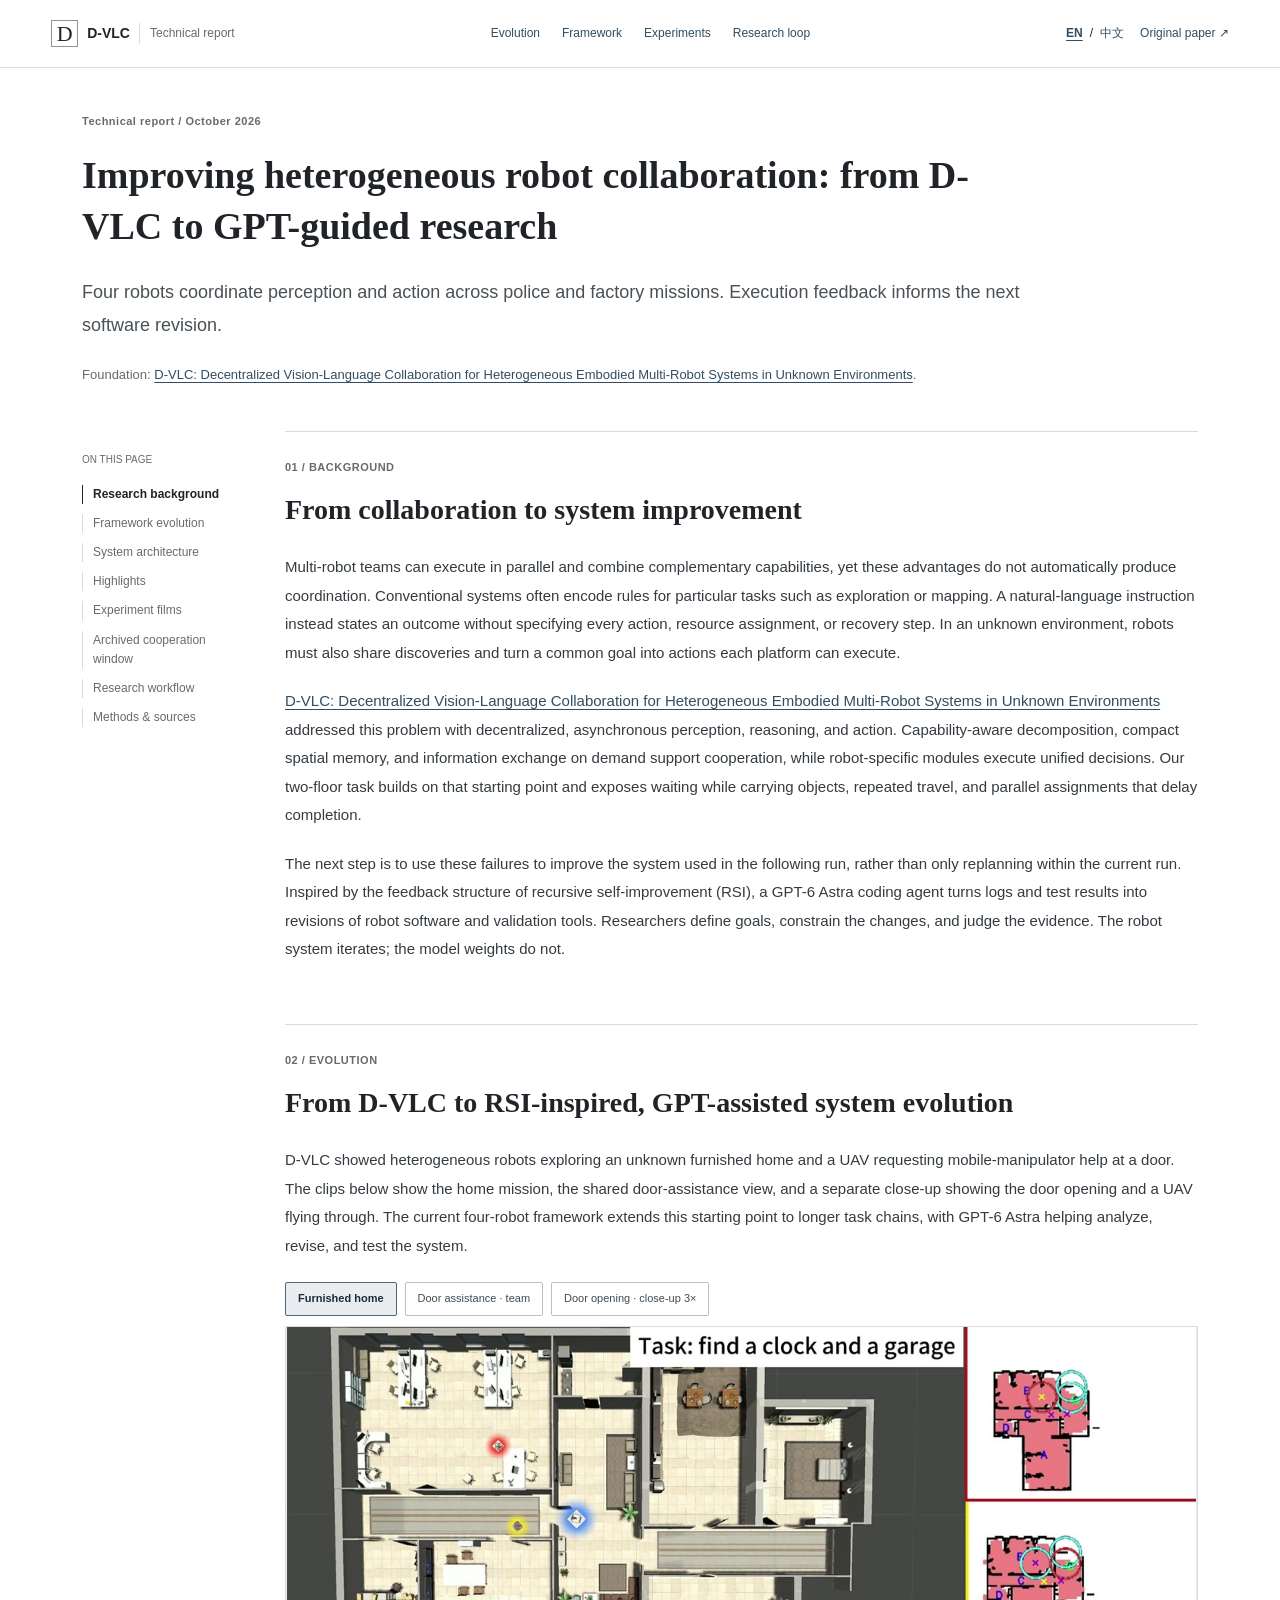
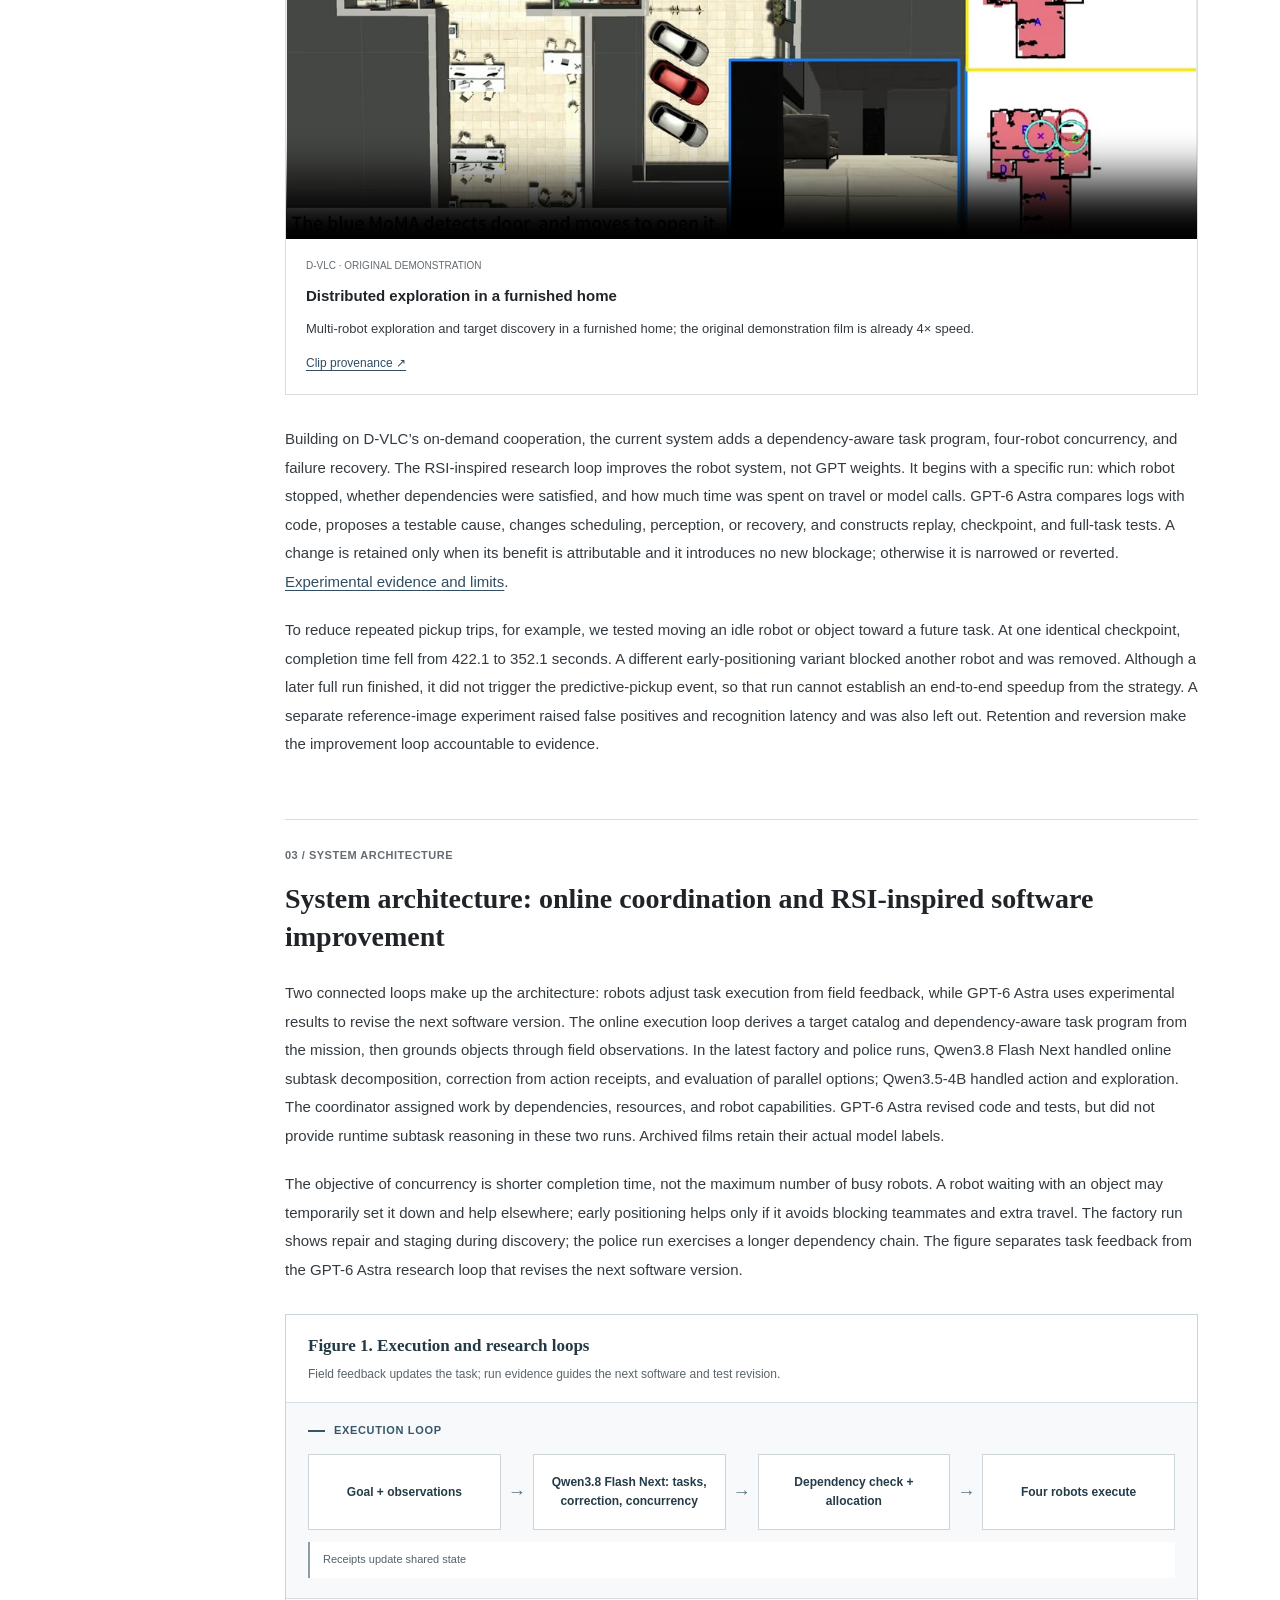
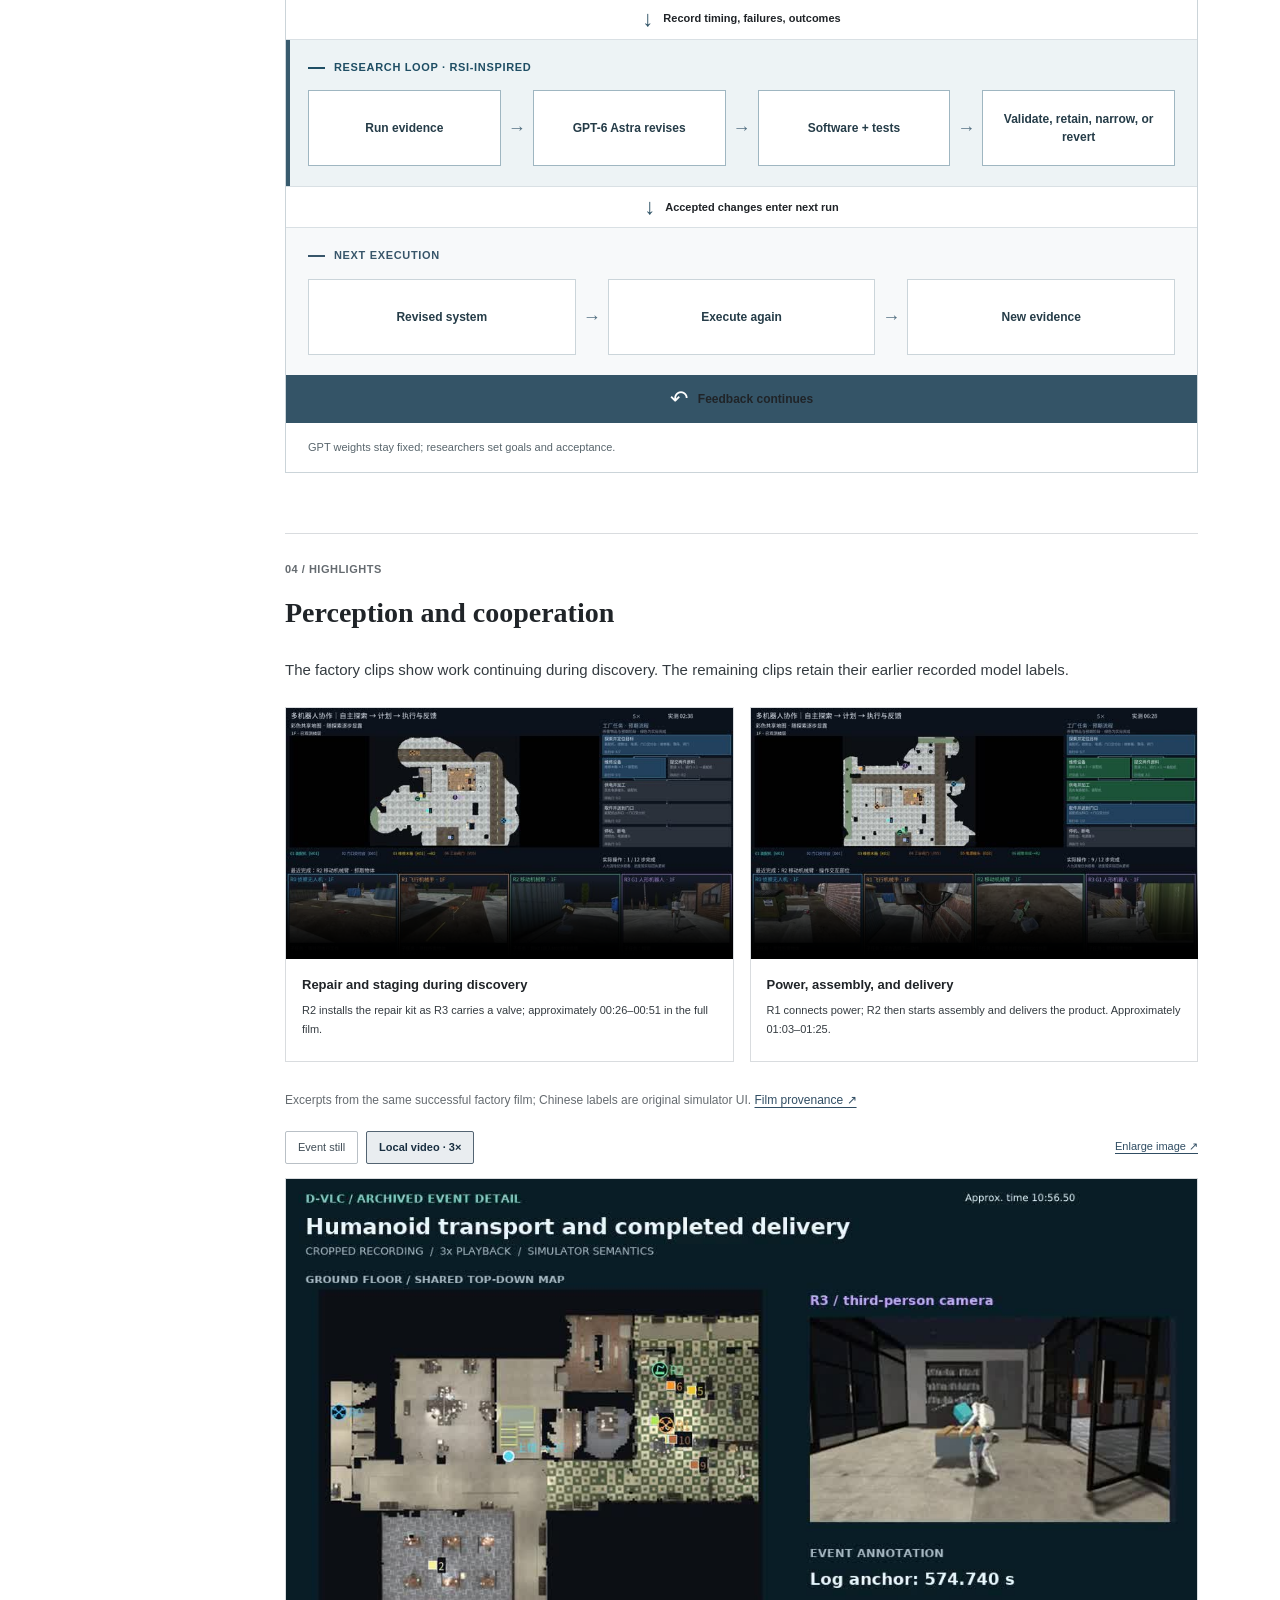
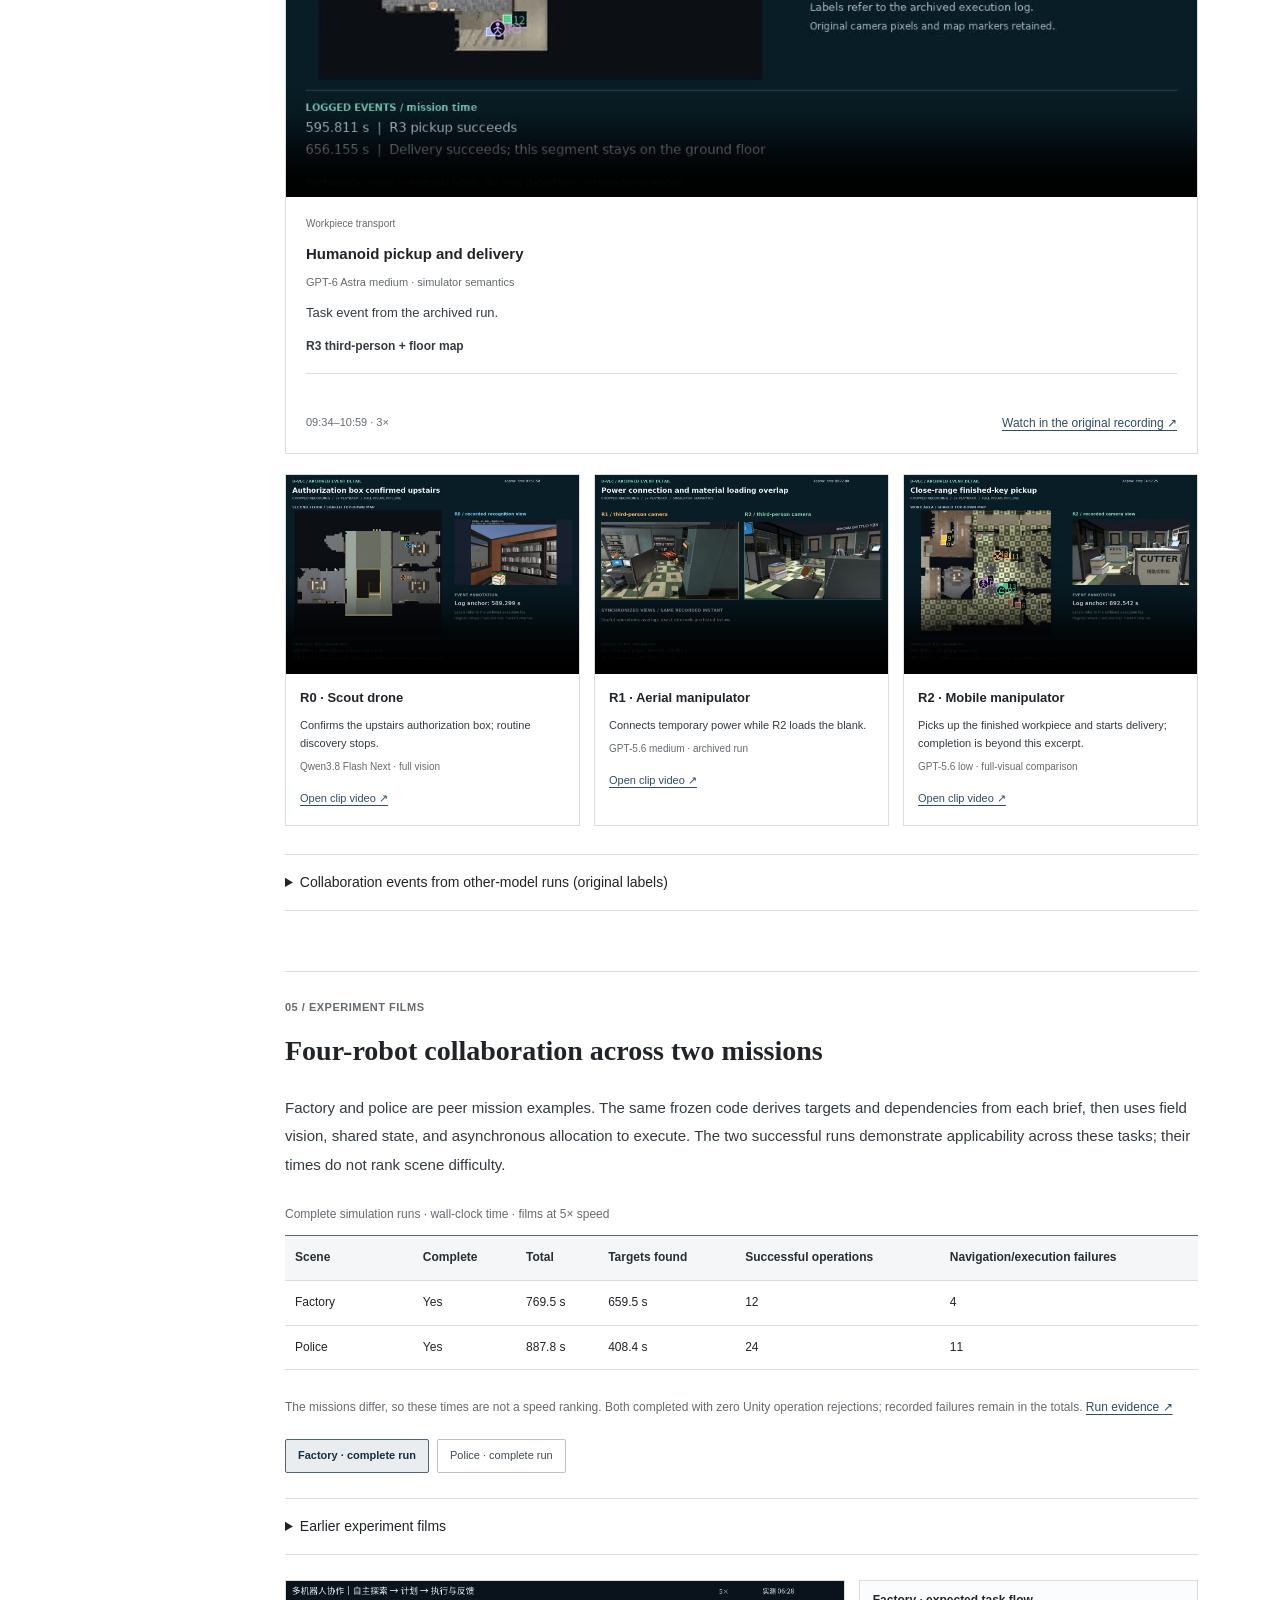
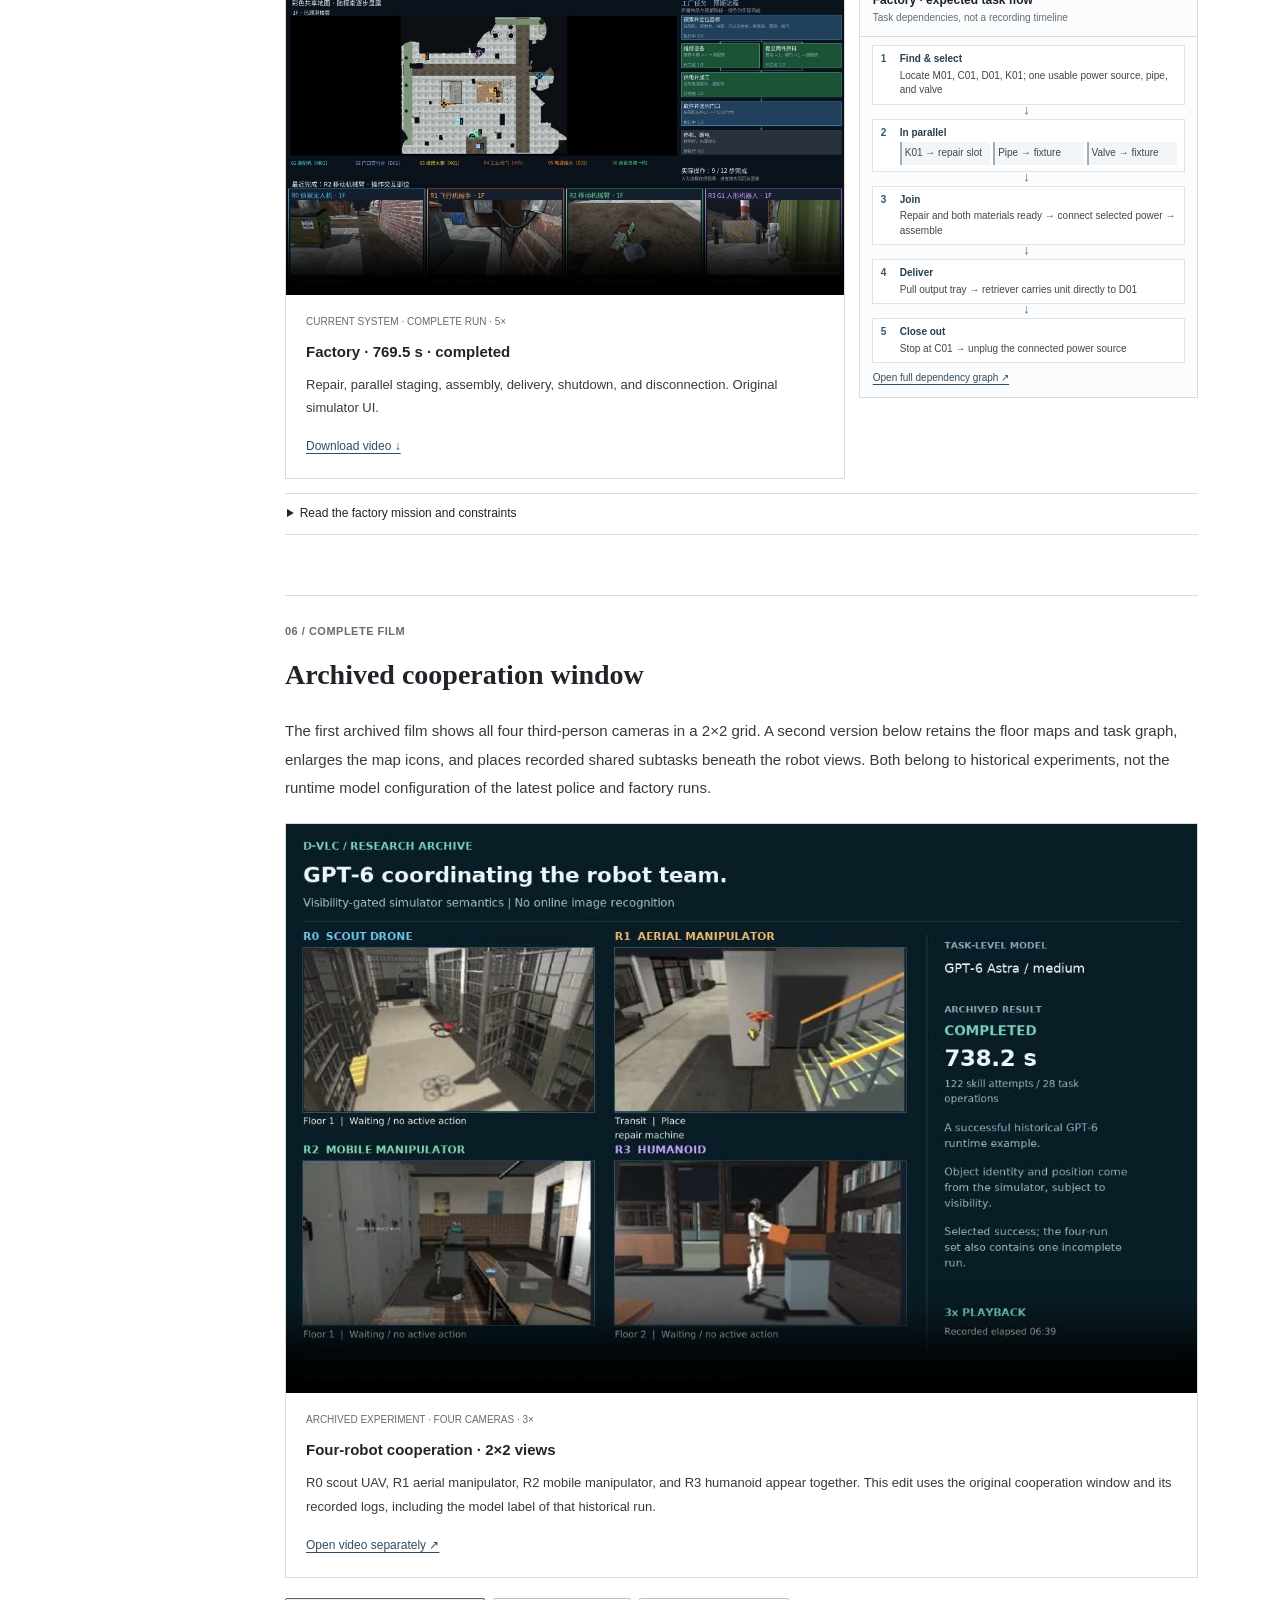
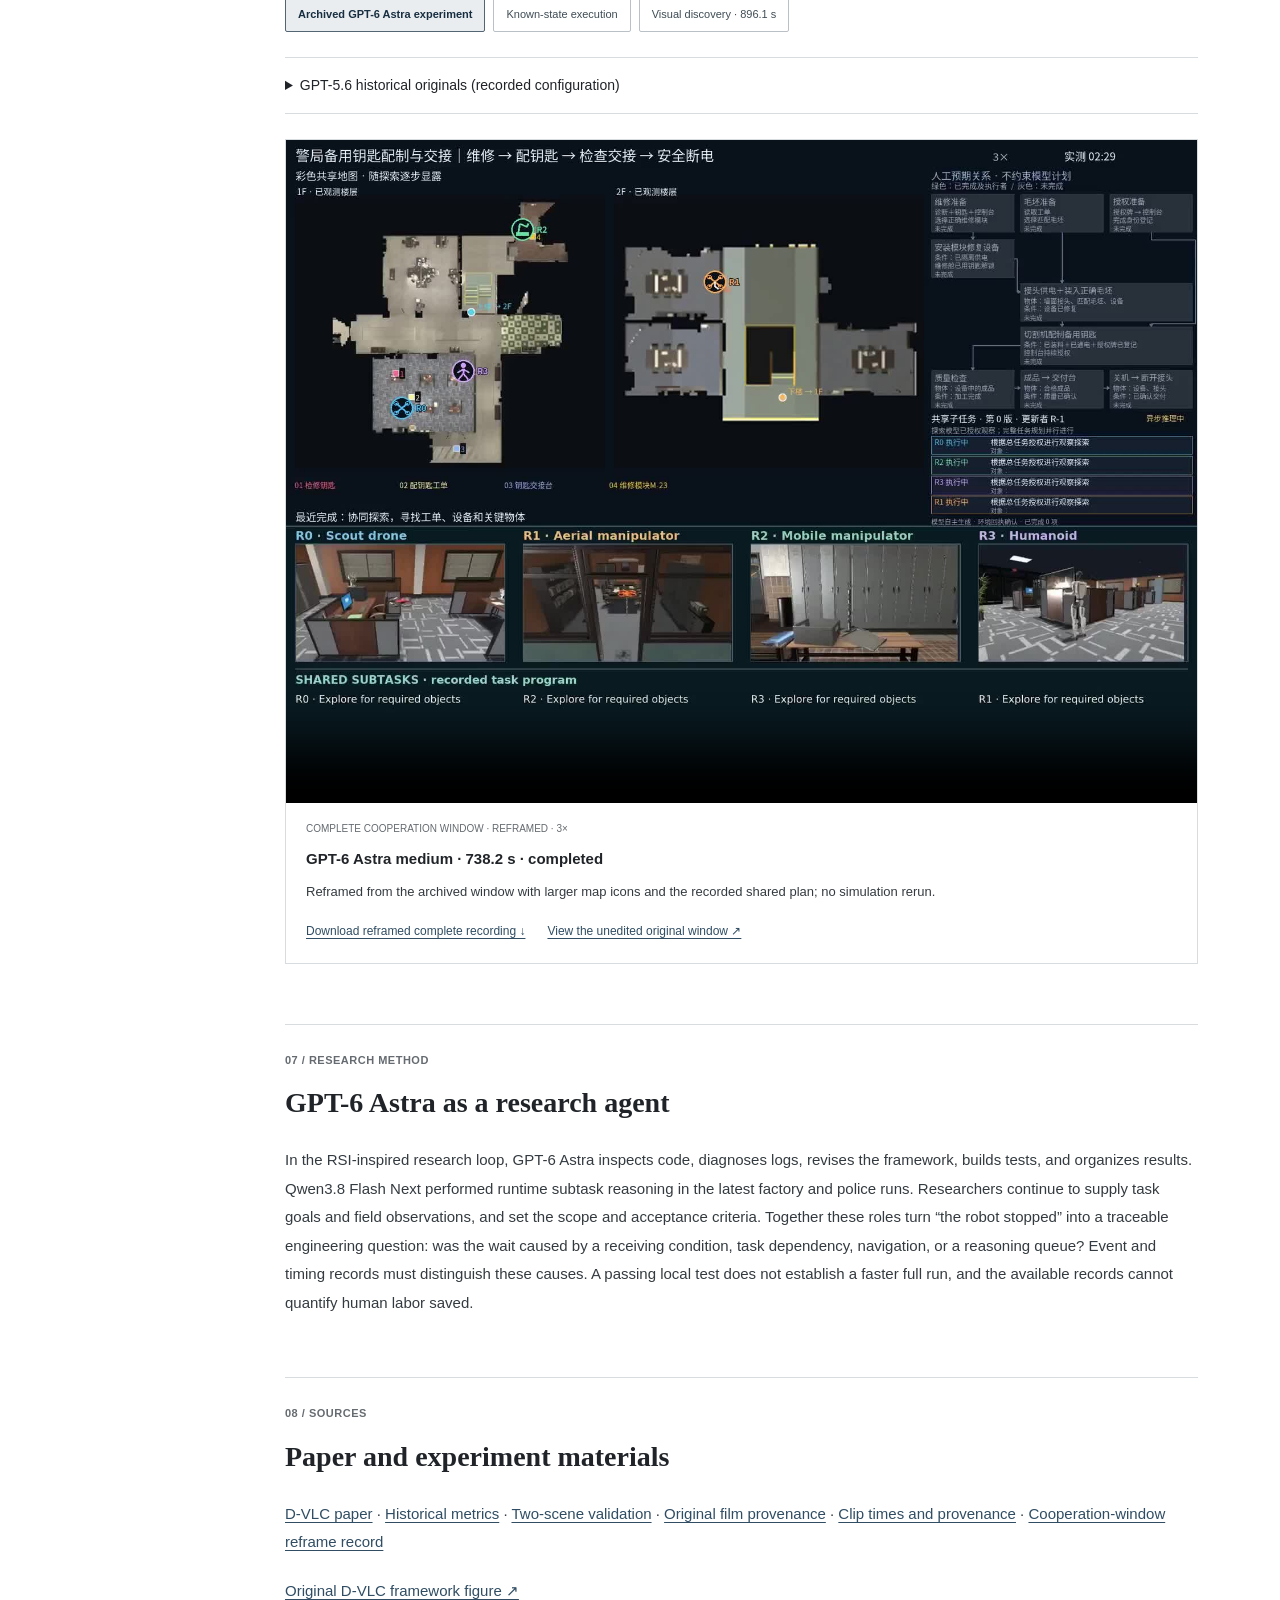
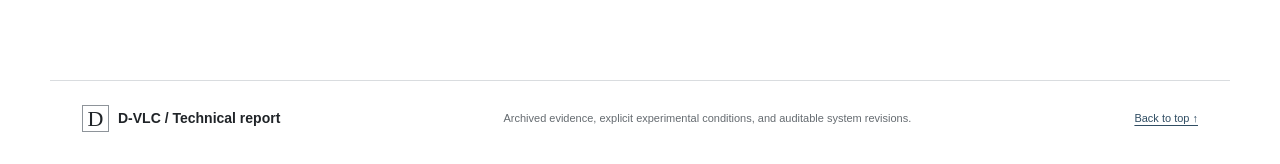
==== commit 32e9374a: "Clarify execution and RSI research architecture section" ====
--- a/index.html
+++ b/index.html
@@ -19,7 +19,7 @@
 <article>
 <section class="prose" id="question"><div class="section-number">01 / BACKGROUND</div><h2>From collaboration to system improvement</h2><p>Multi-robot teams can execute in parallel and combine complementary capabilities, yet these advantages do not automatically produce coordination. Conventional systems often encode rules for particular tasks such as exploration or mapping. A natural-language instruction instead states an outcome without specifying every action, resource assignment, or recovery step. In an unknown environment, robots must also share discoveries and turn a common goal into actions each platform can execute.</p><p><a href="https://arxiv.org/abs/2607.29009">D-VLC: Decentralized Vision-Language Collaboration for Heterogeneous Embodied Multi-Robot Systems in Unknown Environments</a> addressed this problem with decentralized, asynchronous perception, reasoning, and action. Capability-aware decomposition, compact spatial memory, and information exchange on demand support cooperation, while robot-specific modules execute unified decisions. Our two-floor task builds on that starting point and exposes waiting while carrying objects, repeated travel, and parallel assignments that delay completion.</p><p>The next step is to use these failures to improve the system used in the following run, rather than only replanning within the current run. Inspired by the feedback structure of recursive self-improvement (RSI), a GPT-6 Astra coding agent turns logs and test results into revisions of robot software and validation tools. Researchers define goals, constrain the changes, and judge the evidence. The robot system iterates; the model weights do not.</p></section>
 <section id="evolution"><div class="section-number">02 / EVOLUTION</div><h2>From D-VLC to RSI-inspired, GPT-assisted system evolution</h2><p>D-VLC showed heterogeneous robots exploring an unknown furnished home and a UAV requesting mobile-manipulator help at a door. The clips below show the home mission, the shared door-assistance view, and a separate close-up showing the door opening and a UAV flying through. The current four-robot framework extends this starting point to longer task chains, with GPT-6 Astra helping analyze, revise, and test the system.</p><div class="origin-gallery"><div class="demo-tabs origin-tabs" role="group" aria-label="Original D-VLC demonstration clips"><button aria-pressed="true" class="active" data-origin="home" type="button">Furnished home</button><button aria-pressed="false" class="" data-origin="door-team" type="button">Door assistance · team</button><button aria-pressed="false" class="" data-origin="door-closeup" type="button">Door opening · close-up 3×</button></div><figure class="video-figure origin-feature"><video id="origin-video" aria-label="Distributed exploration in a furnished home" controls playsinline preload="metadata" poster="assets/dvlc/home-exploration-poster.jpg" src="assets/dvlc/home-exploration-4x.mp4"></video><figcaption><span class="experiment-tag">D-VLC · ORIGINAL DEMONSTRATION</span><strong id="origin-title">Distributed exploration in a furnished home</strong><p id="origin-description">Multi-robot exploration and target discovery in a furnished home; the original demonstration film is already 4× speed.</p><a href="assets/dvlc/provenance.json">Clip provenance ↗</a></figcaption></figure></div><p>Building on D-VLC’s on-demand cooperation, the current system adds a dependency-aware task program, four-robot concurrency, and failure recovery. The RSI-inspired research loop improves the robot system, not GPT weights. It begins with a specific run: which robot stopped, whether dependencies were satisfied, and how much time was spent on travel or model calls. GPT-6 Astra compares logs with code, proposes a testable cause, changes scheduling, perception, or recovery, and constructs replay, checkpoint, and full-task tests. A change is retained only when its benefit is attributable and it introduces no new blockage; otherwise it is narrowed or reverted. <a href="assets/evidence.json">Experimental evidence and limits</a>.</p><p>To reduce repeated pickup trips, for example, we tested moving an idle robot or object toward a future task. At one identical checkpoint, completion time fell from 422.1 to 352.1 seconds. A different early-positioning variant blocked another robot and was removed. Although a later full run finished, it did not trigger the predictive-pickup event, so that run cannot establish an end-to-end speedup from the strategy. A separate reference-image experiment raised false positives and recognition latency and was also left out. Retention and reversion make the improvement loop accountable to evidence.</p></section>
-<section id="framework"><div class="section-number">03 / FRAMEWORK</div><h2>Task program and coupled feedback loops</h2><p>The execution loop derives a target catalog and dependency-aware task program from the mission, then grounds objects through field observations. In the latest factory and police runs, Qwen3.8 Flash Next handled online subtask decomposition, correction from action receipts, and evaluation of parallel options; Qwen3.5-4B handled action and exploration. The coordinator assigned work by dependencies, resources, and robot capabilities. GPT-6 Astra revised code and tests, but did not provide runtime subtask reasoning in these two runs. Archived films retain their actual model labels.</p><p>The objective of concurrency is shorter completion time, not the maximum number of busy robots. A robot waiting with an object may temporarily set it down and help elsewhere; early positioning helps only if it avoids blocking teammates and extra travel. The factory run shows repair and staging during discovery; the police run exercises a longer dependency chain. The figure separates task feedback from the GPT-6 Astra research loop that revises the next software version.</p><figure aria-labelledby="system-cycle-title" class="system-cycle">
+<section id="framework"><div class="section-number">03 / SYSTEM ARCHITECTURE</div><h2>System architecture: online coordination and RSI-inspired software improvement</h2><p>Two connected loops make up the architecture: robots adjust task execution from field feedback, while GPT-6 Astra uses experimental results to revise the next software version. The online execution loop derives a target catalog and dependency-aware task program from the mission, then grounds objects through field observations. In the latest factory and police runs, Qwen3.8 Flash Next handled online subtask decomposition, correction from action receipts, and evaluation of parallel options; Qwen3.5-4B handled action and exploration. The coordinator assigned work by dependencies, resources, and robot capabilities. GPT-6 Astra revised code and tests, but did not provide runtime subtask reasoning in these two runs. Archived films retain their actual model labels.</p><p>The objective of concurrency is shorter completion time, not the maximum number of busy robots. A robot waiting with an object may temporarily set it down and help elsewhere; early positioning helps only if it avoids blocking teammates and extra travel. The factory run shows repair and staging during discovery; the police run exercises a longer dependency chain. The figure separates task feedback from the GPT-6 Astra research loop that revises the next software version.</p><figure aria-labelledby="system-cycle-title" class="system-cycle">
 <figcaption id="system-cycle-title"><strong>Figure 1. Execution and research loops</strong><span>Field feedback updates the task; run evidence guides the next software and test revision.</span></figcaption>
 <div class="cycle-stage cycle-execution"><div class="cycle-label">EXECUTION LOOP</div><div class="cycle-steps"><div class="cycle-step">Goal + observations</div><span aria-hidden="true" class="cycle-arrow">→</span><div class="cycle-step">Qwen3.8 Flash Next: tasks, correction, concurrency</div><span aria-hidden="true" class="cycle-arrow">→</span><div class="cycle-step">Dependency check + allocation</div><span aria-hidden="true" class="cycle-arrow">→</span><div class="cycle-step">Four robots execute</div></div><div class="cycle-return">Receipts update shared state</div></div>
 <div class="cycle-transfer"><span aria-hidden="true">↓</span><strong>Record timing, failures, outcomes</strong></div>
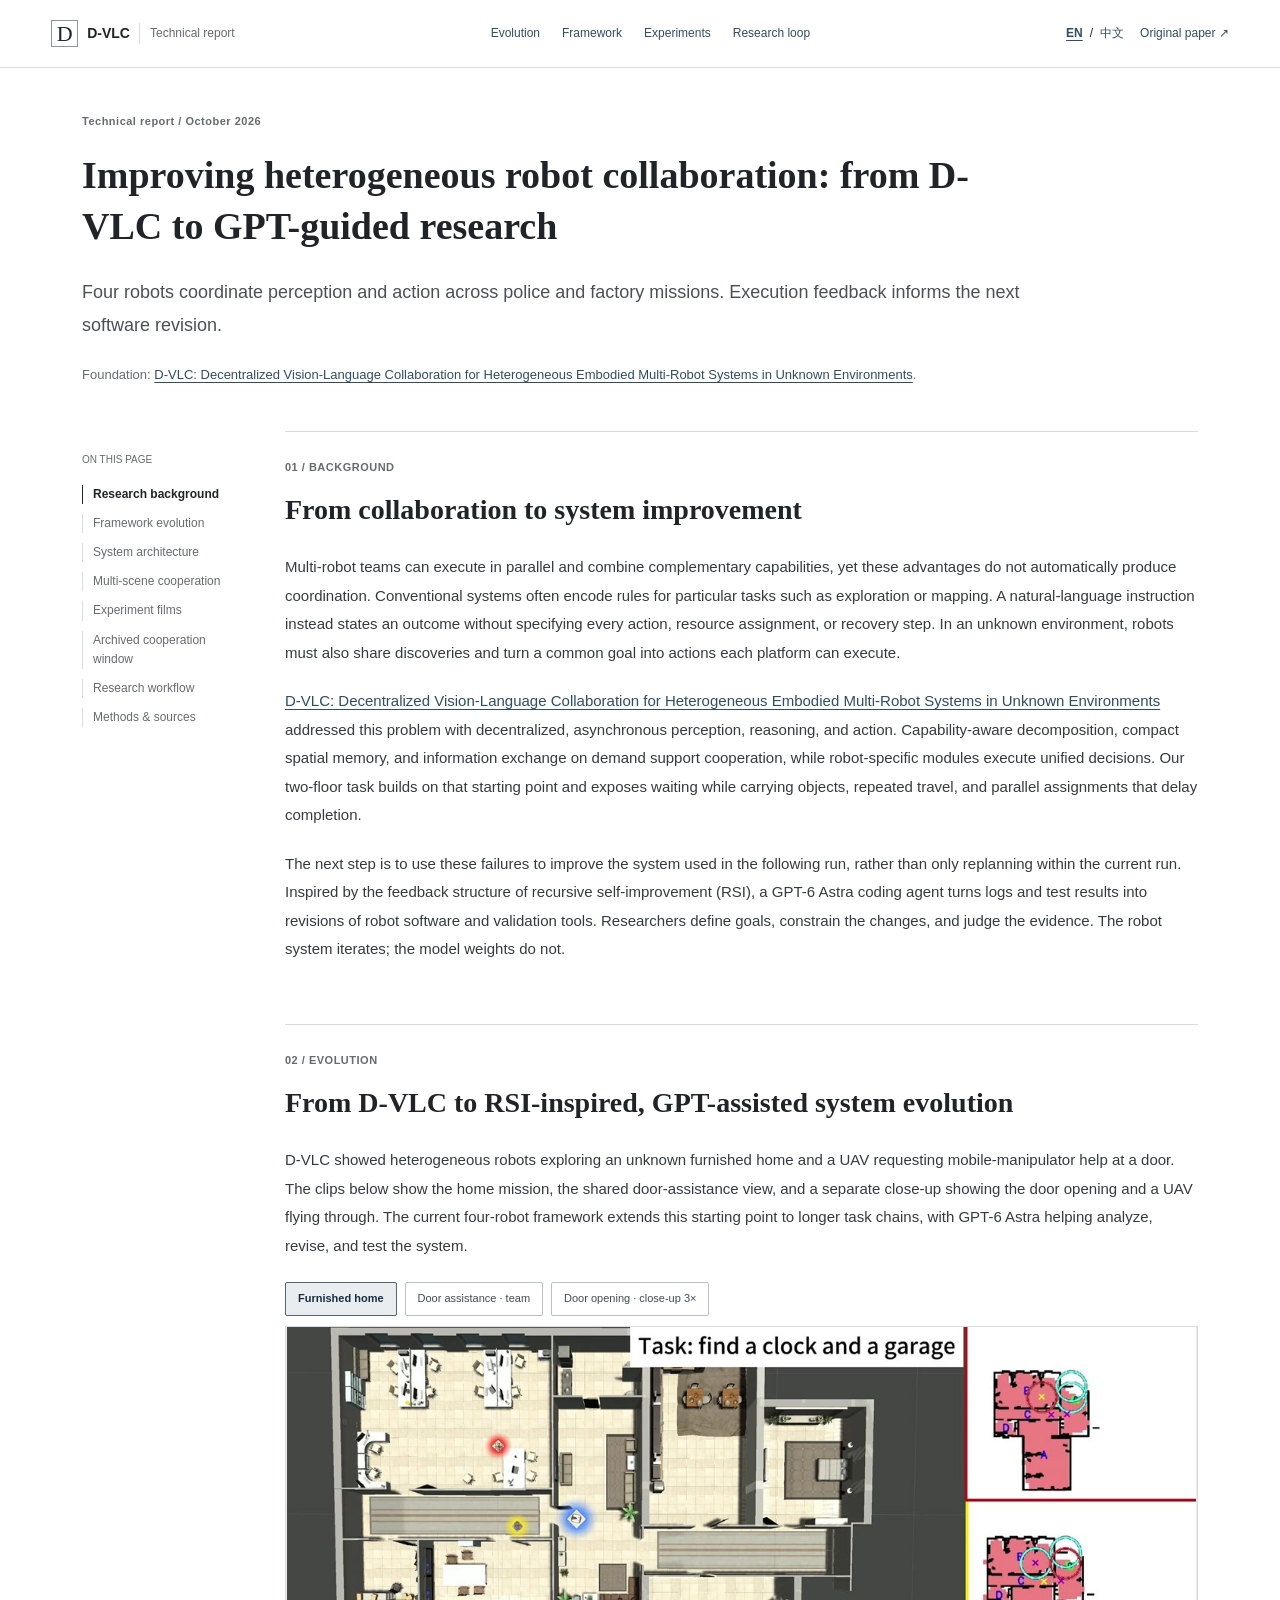
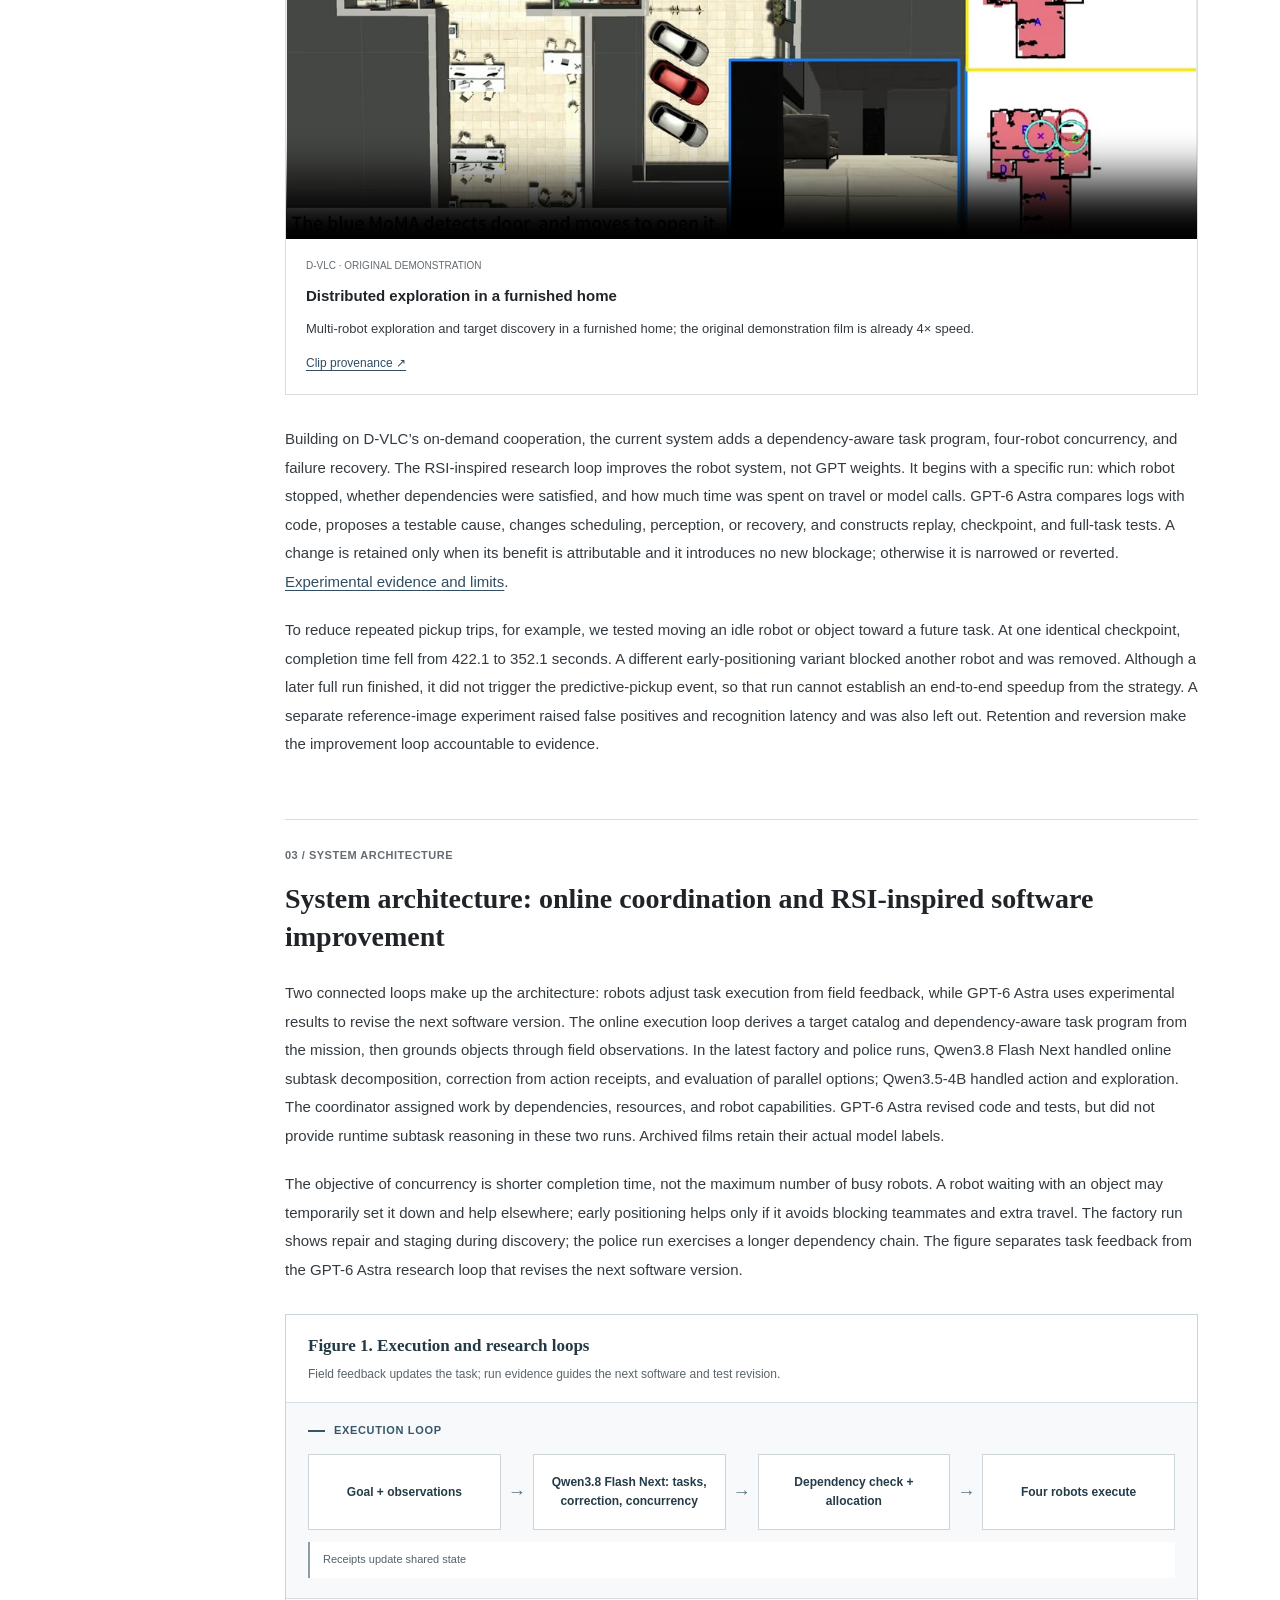
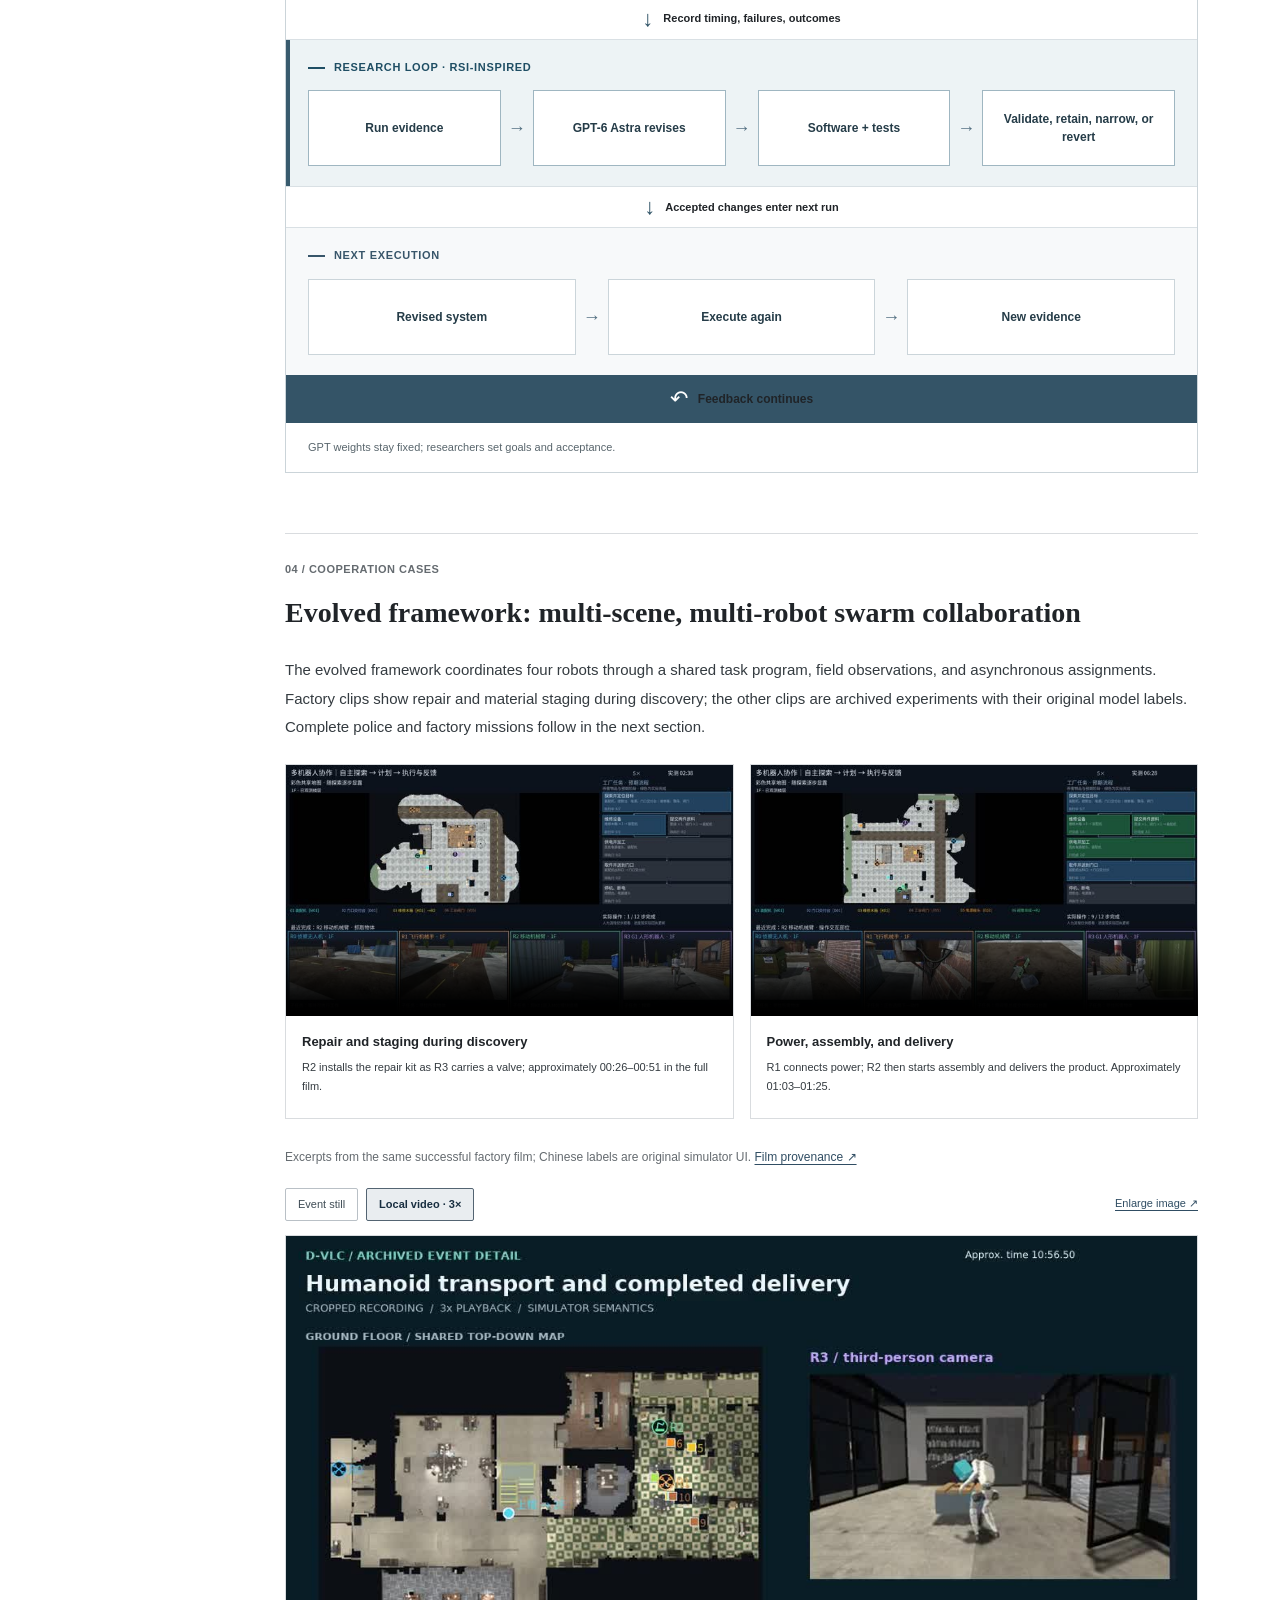
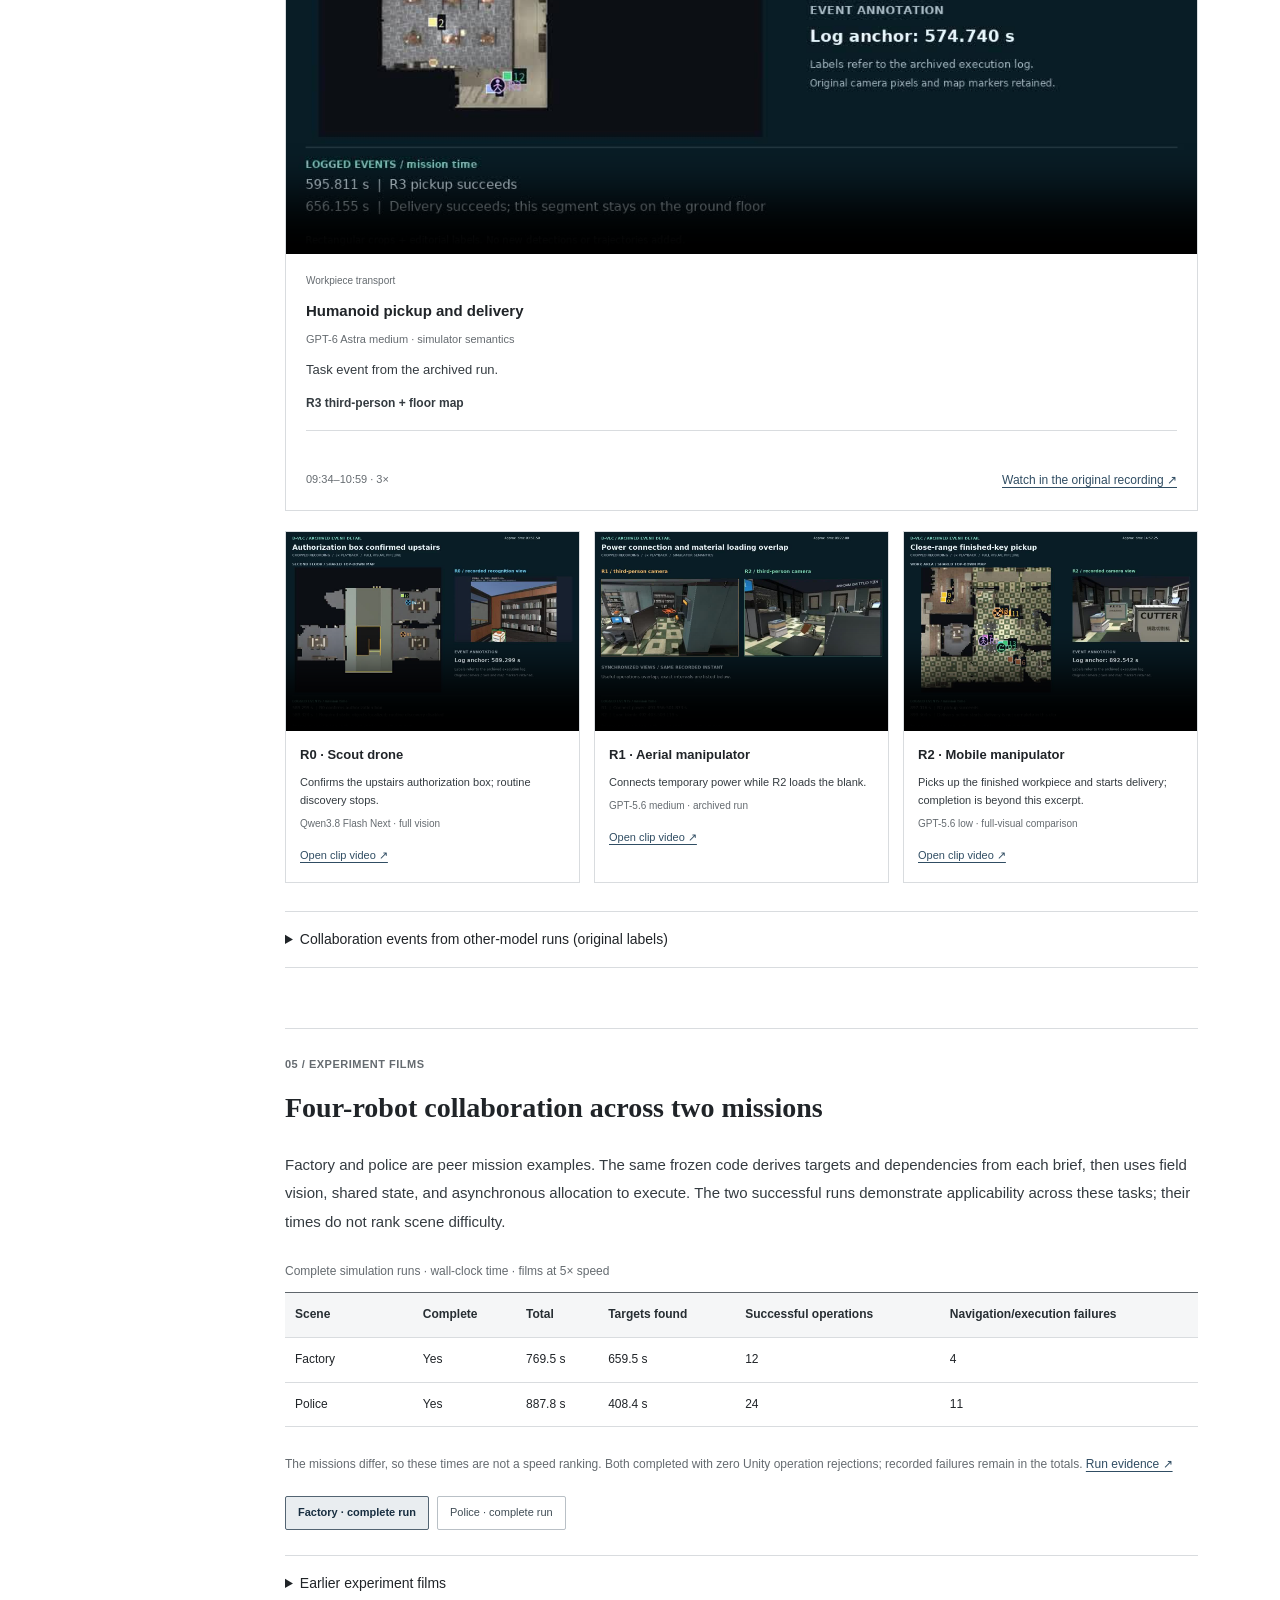
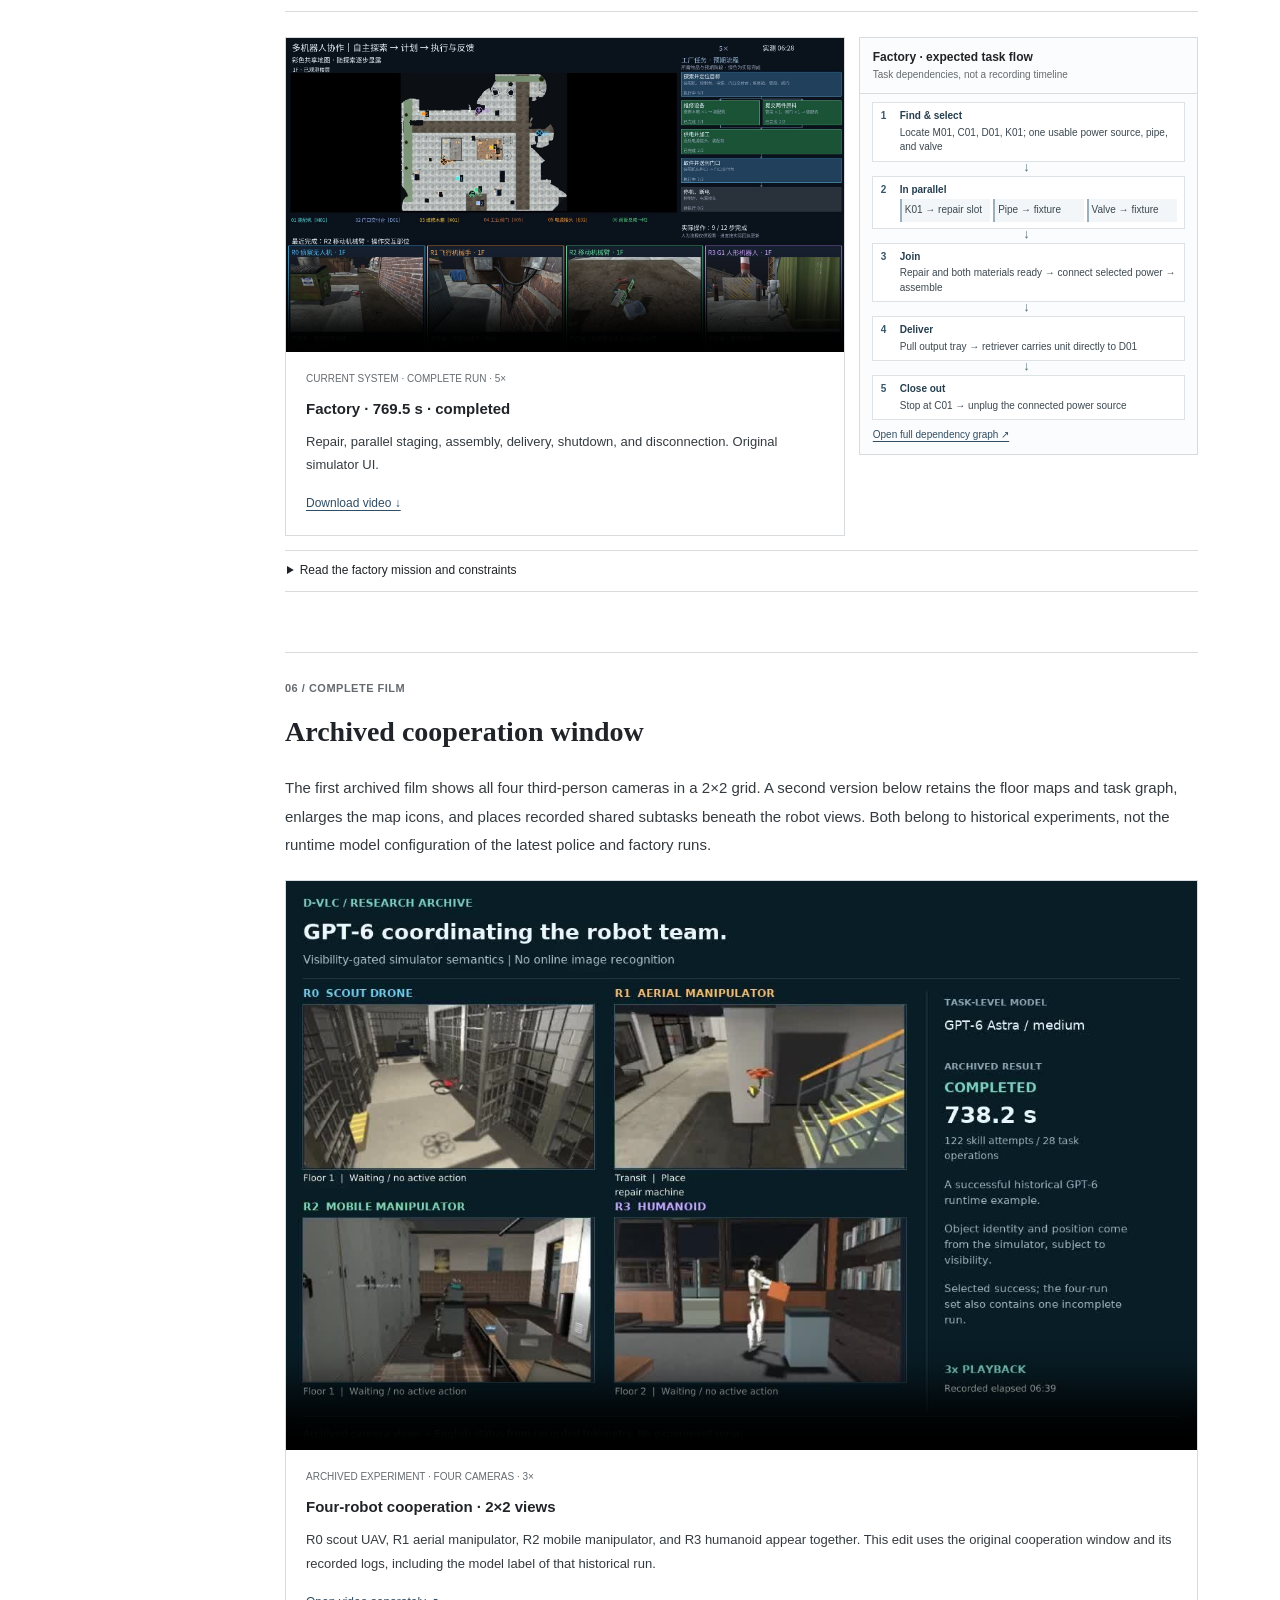
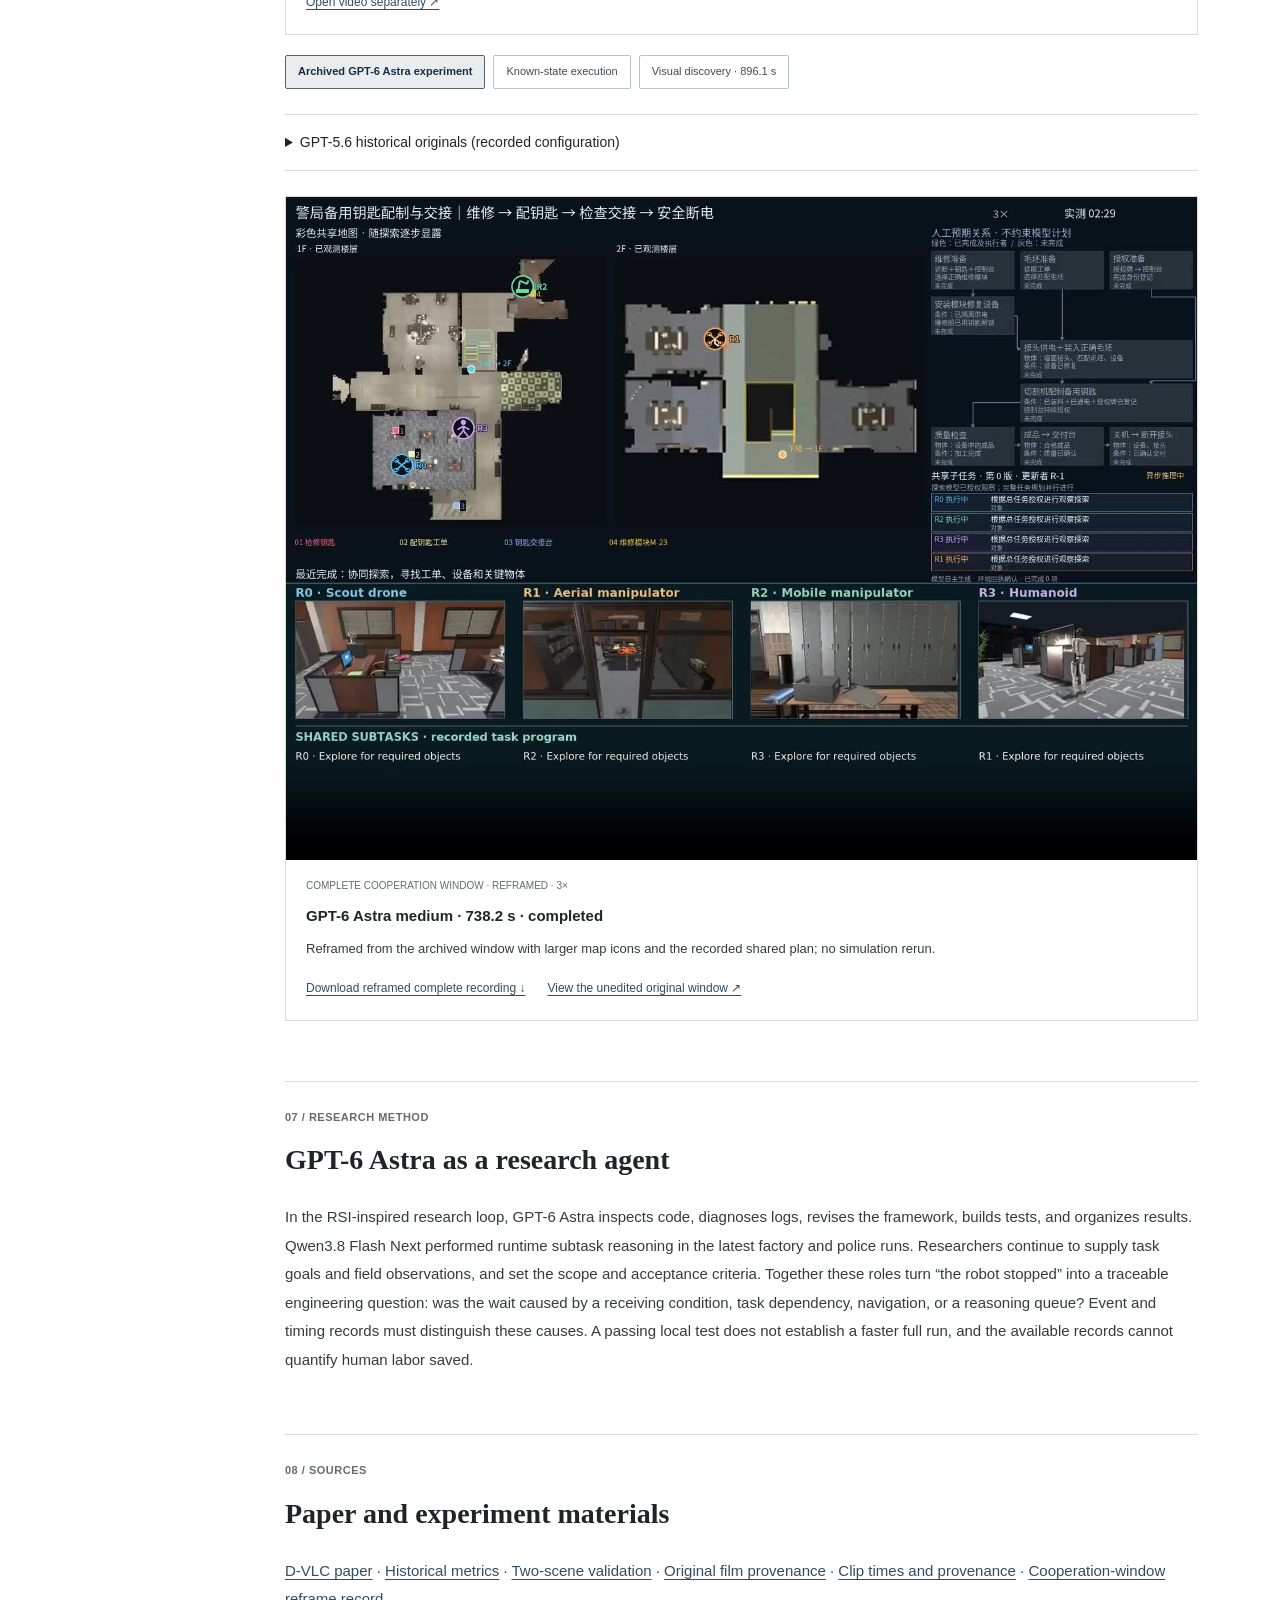
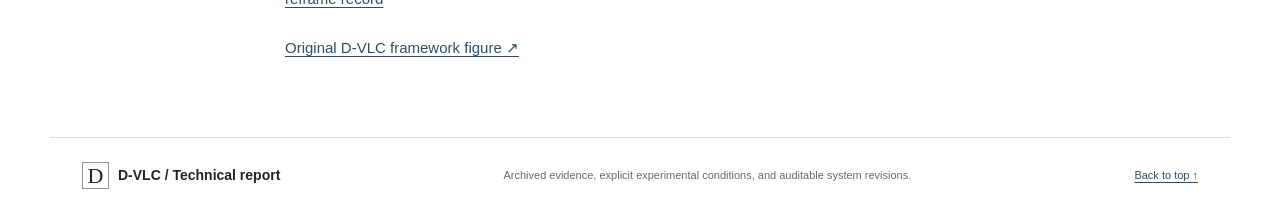
==== commit 8da77edd: "Frame cooperation clips as evolved multi-scene system" ====
--- a/index.html
+++ b/index.html
@@ -15,7 +15,7 @@
 <h1>Improving heterogeneous robot collaboration: from D-VLC to GPT-guided research</h1>
 <div class="hero-bottom"><p class="dek">Four robots coordinate perception and action across police and factory missions. Execution feedback informs the next software revision.</p></div><p class="foundation-citation">Foundation: <a href="https://arxiv.org/abs/2607.29009">D-VLC: Decentralized Vision-Language Collaboration for Heterogeneous Embodied Multi-Robot Systems in Unknown Environments</a>.</p>
 </section>
-<div class="article-layout wrap"><aside class="contents"><span>ON THIS PAGE</span><a href="#question">Research background</a><a href="#evolution">Framework evolution</a><a href="#framework">System architecture</a><a href="#highlights">Highlights</a><a href="#demos">Experiment films</a><a href="#archive">Archived cooperation window</a><a href="#research">Research workflow</a><a href="#sources">Methods &amp; sources</a></aside>
+<div class="article-layout wrap"><aside class="contents"><span>ON THIS PAGE</span><a href="#question">Research background</a><a href="#evolution">Framework evolution</a><a href="#framework">System architecture</a><a href="#highlights">Multi-scene cooperation</a><a href="#demos">Experiment films</a><a href="#archive">Archived cooperation window</a><a href="#research">Research workflow</a><a href="#sources">Methods &amp; sources</a></aside>
 <article>
 <section class="prose" id="question"><div class="section-number">01 / BACKGROUND</div><h2>From collaboration to system improvement</h2><p>Multi-robot teams can execute in parallel and combine complementary capabilities, yet these advantages do not automatically produce coordination. Conventional systems often encode rules for particular tasks such as exploration or mapping. A natural-language instruction instead states an outcome without specifying every action, resource assignment, or recovery step. In an unknown environment, robots must also share discoveries and turn a common goal into actions each platform can execute.</p><p><a href="https://arxiv.org/abs/2607.29009">D-VLC: Decentralized Vision-Language Collaboration for Heterogeneous Embodied Multi-Robot Systems in Unknown Environments</a> addressed this problem with decentralized, asynchronous perception, reasoning, and action. Capability-aware decomposition, compact spatial memory, and information exchange on demand support cooperation, while robot-specific modules execute unified decisions. Our two-floor task builds on that starting point and exposes waiting while carrying objects, repeated travel, and parallel assignments that delay completion.</p><p>The next step is to use these failures to improve the system used in the following run, rather than only replanning within the current run. Inspired by the feedback structure of recursive self-improvement (RSI), a GPT-6 Astra coding agent turns logs and test results into revisions of robot software and validation tools. Researchers define goals, constrain the changes, and judge the evidence. The robot system iterates; the model weights do not.</p></section>
 <section id="evolution"><div class="section-number">02 / EVOLUTION</div><h2>From D-VLC to RSI-inspired, GPT-assisted system evolution</h2><p>D-VLC showed heterogeneous robots exploring an unknown furnished home and a UAV requesting mobile-manipulator help at a door. The clips below show the home mission, the shared door-assistance view, and a separate close-up showing the door opening and a UAV flying through. The current four-robot framework extends this starting point to longer task chains, with GPT-6 Astra helping analyze, revise, and test the system.</p><div class="origin-gallery"><div class="demo-tabs origin-tabs" role="group" aria-label="Original D-VLC demonstration clips"><button aria-pressed="true" class="active" data-origin="home" type="button">Furnished home</button><button aria-pressed="false" class="" data-origin="door-team" type="button">Door assistance · team</button><button aria-pressed="false" class="" data-origin="door-closeup" type="button">Door opening · close-up 3×</button></div><figure class="video-figure origin-feature"><video id="origin-video" aria-label="Distributed exploration in a furnished home" controls playsinline preload="metadata" poster="assets/dvlc/home-exploration-poster.jpg" src="assets/dvlc/home-exploration-4x.mp4"></video><figcaption><span class="experiment-tag">D-VLC · ORIGINAL DEMONSTRATION</span><strong id="origin-title">Distributed exploration in a furnished home</strong><p id="origin-description">Multi-robot exploration and target discovery in a furnished home; the original demonstration film is already 4× speed.</p><a href="assets/dvlc/provenance.json">Clip provenance ↗</a></figcaption></figure></div><p>Building on D-VLC’s on-demand cooperation, the current system adds a dependency-aware task program, four-robot concurrency, and failure recovery. The RSI-inspired research loop improves the robot system, not GPT weights. It begins with a specific run: which robot stopped, whether dependencies were satisfied, and how much time was spent on travel or model calls. GPT-6 Astra compares logs with code, proposes a testable cause, changes scheduling, perception, or recovery, and constructs replay, checkpoint, and full-task tests. A change is retained only when its benefit is attributable and it introduces no new blockage; otherwise it is narrowed or reverted. <a href="assets/evidence.json">Experimental evidence and limits</a>.</p><p>To reduce repeated pickup trips, for example, we tested moving an idle robot or object toward a future task. At one identical checkpoint, completion time fell from 422.1 to 352.1 seconds. A different early-positioning variant blocked another robot and was removed. Although a later full run finished, it did not trigger the predictive-pickup event, so that run cannot establish an end-to-end speedup from the strategy. A separate reference-image experiment raised false positives and recognition latency and was also left out. Retention and reversion make the improvement loop accountable to evidence.</p></section>
@@ -29,7 +29,7 @@
 <div class="cycle-recurrence"><span aria-hidden="true">↶</span><strong>Feedback continues</strong></div>
 <p class="figure-note">GPT weights stay fixed; researchers set goals and acceptance.</p>
 </figure></section>
-<section id="highlights"><div class="section-number">04 / HIGHLIGHTS</div><h2>Perception and cooperation</h2><p>The factory clips show work continuing during discovery. The remaining clips retain their earlier recorded model labels.</p><div class="scene-clips"><figure class="video-figure"><video controls playsinline preload="none" poster="assets/scenes/factory-32.jpg" src="assets/scenes/factory-repair-and-staging.mp4" aria-label="Factory repair and staging clip"></video><figcaption><strong>Repair and staging during discovery</strong><p>R2 installs the repair kit as R3 carries a valve; approximately 00:26–00:51 in the full film.</p></figcaption></figure><figure class="video-figure"><video controls playsinline preload="none" poster="assets/scenes/factory-78.jpg" src="assets/scenes/factory-power-and-delivery.mp4" aria-label="Factory power, assembly and delivery clip"></video><figcaption><strong>Power, assembly, and delivery</strong><p>R1 connects power; R2 then starts assembly and delivers the product. Approximately 01:03–01:25.</p></figcaption></figure></div><p class="figure-note">Excerpts from the same successful factory film; Chinese labels are original simulator UI. <a href="assets/scenes/evidence.json">Film provenance ↗</a></p><div aria-label="Detail view mode" class="focus-controls" role="group"><button aria-pressed="false" data-focus-mode="still" type="button">Event still</button><button aria-pressed="true" class="selected" data-focus-mode="video" type="button">Local video · 3×</button><a href="assets/focus/humanoid-delivery.jpg" id="highlight-fullsize" target="_blank">Enlarge image ↗</a></div><figure class="video-figure highlight-feature"><img alt="R3 third-person view and ground-floor map" height="760" hidden id="highlight-still" src="assets/focus/humanoid-delivery.jpg" width="1120"/><video aria-label="Selected highlight" controls="" id="highlight-video" playsinline="" poster="assets/focus/humanoid-delivery.jpg" preload="none" src="assets/focus/humanoid-delivery.mp4"></video><figcaption aria-live="polite"><span class="experiment-tag" id="highlight-tag">Workpiece transport</span><strong id="highlight-title">Humanoid pickup and delivery</strong><span class="clip-source" id="highlight-run">GPT-6 Astra medium · simulator semantics</span><p id="highlight-description">Task event from the archived run.</p><p class="view-label" id="highlight-view">R3 third-person + floor map</p><ol class="event-ledger" id="highlight-events"></ol><div class="clip-meta"><span id="highlight-time">09:34–10:59 · 3×</span><a data-context="humanoid-delivery" href="#archive" id="highlight-context">Watch in the original recording ↗</a></div></figcaption></figure><div class="robot-video-grid" aria-label="Clips from the other three robots"><figure class="video-figure robot-clip"><video aria-label="R0 · Scout drone · Confirms the upstairs authorization box; routine discovery stops." controls playsinline preload="none" poster="assets/focus/recognition-authorization.jpg" src="assets/focus/recognition-authorization.mp4"></video><figcaption><strong>R0 · Scout drone</strong><p>Confirms the upstairs authorization box; routine discovery stops.</p><span class="clip-source">Qwen3.8 Flash Next · full vision</span><a href="assets/focus/recognition-authorization.mp4" target="_blank" rel="noopener">Open clip video ↗</a></figcaption></figure><figure class="video-figure robot-clip"><video aria-label="R1 · Aerial manipulator · Connects temporary power while R2 loads the blank." controls playsinline preload="none" poster="assets/focus/power-and-loading.jpg" src="assets/focus/power-and-loading.mp4"></video><figcaption><strong>R1 · Aerial manipulator</strong><p>Connects temporary power while R2 loads the blank.</p><span class="clip-source">GPT-5.6 medium · archived run</span><a href="assets/focus/power-and-loading.mp4" target="_blank" rel="noopener">Open clip video ↗</a></figcaption></figure><figure class="video-figure robot-clip"><video aria-label="R2 · Mobile manipulator · Picks up the finished workpiece and starts delivery; completion is beyond this excerpt." controls playsinline preload="none" poster="assets/focus/close-pickup.jpg" src="assets/focus/close-pickup.mp4"></video><figcaption><strong>R2 · Mobile manipulator</strong><p>Picks up the finished workpiece and starts delivery; completion is beyond this excerpt.</p><span class="clip-source">GPT-5.6 low · full-visual comparison</span><a href="assets/focus/close-pickup.mp4" target="_blank" rel="noopener">Open clip video ↗</a></figcaption></figure></div><details><summary>Collaboration events from other-model runs (original labels)</summary><div class="highlight-grid"><button aria-pressed="false" class="highlight-card" data-highlight="parallel-repair"><img alt="Synchronized R1 and R3 third-person views" loading="lazy" src="assets/focus/parallel-repair.jpg"/><span>Concurrent repair preparation</span><strong>Overlapping compartment access and module retrieval</strong><small>Synchronized R1 and R3 third-person views</small></button><button aria-pressed="false" class="highlight-card" data-highlight="power-and-loading"><img alt="Synchronized R1 and R2 third-person views" loading="lazy" src="assets/focus/power-and-loading.jpg"/><span>Concurrent production preparation</span><strong>Temporary power connection and blank loading</strong><small>Synchronized R1 and R2 third-person views</small></button><button aria-pressed="false" class="highlight-card" data-highlight="close-pickup"><img alt="R2 recorded camera and work-area map" loading="lazy" src="assets/focus/close-pickup.jpg"/><span>Close-range manipulation</span><strong>Workpiece pickup and delivery initiation</strong><small>R2 recorded camera and work-area map</small></button></div></details></section><section id="demos"><span id="multi-scene" class="fragment-alias" aria-hidden="true"></span><div class="section-number">05 / EXPERIMENT FILMS</div><h2>Four-robot collaboration across two missions</h2><p>Factory and police are peer mission examples. The same frozen code derives targets and dependencies from each brief, then uses field vision, shared state, and asynchronous allocation to execute. The two successful runs demonstrate applicability across these tasks; their times do not rank scene difficulty.</p><div class="table-scroll"><table class="scene-table"><caption>Complete simulation runs · wall-clock time · films at 5× speed</caption><thead><tr><th>Scene</th><th>Complete</th><th>Total</th><th>Targets found</th><th>Successful operations</th><th>Navigation/execution failures</th></tr></thead><tbody><tr><td>Factory</td><td>Yes</td><td>769.5 s</td><td>659.5 s</td><td>12</td><td>4</td></tr><tr><td>Police</td><td>Yes</td><td>887.8 s</td><td>408.4 s</td><td>24</td><td>11</td></tr></tbody></table></div><p class="scene-note">The missions differ, so these times are not a speed ranking. Both completed with zero Unity operation rejections; recorded failures remain in the totals. <a href="assets/scenes/evidence.json">Run evidence ↗</a></p><div aria-label="Choose experiment" class="demo-tabs" role="group"><button aria-pressed="true" class="active" data-demo="factory">Factory · complete run</button><button aria-pressed="false" data-demo="police">Police · complete run</button></div><details><summary>Earlier experiment films</summary><div class="demo-tabs"><button aria-pressed="false" data-demo="gpt6-semantic">Archived GPT-6 Astra experiment</button><button aria-pressed="false" data-demo="known-state">Known-state checkpoint</button><button aria-pressed="false" data-demo="gpt56-semantic">Fast GPT execution</button><button aria-pressed="false" data-demo="gpt56-visual">Full visual pipeline</button></div></details><div class="mission-showcase"><figure class="video-figure"><video aria-label="Factory complete run at five times speed" class="current-scene" controls id="experiment-video" playsinline poster="assets/scenes/factory-poster.jpg" preload="metadata" src="assets/scenes/factory-full-5x.mp4"></video><figcaption><span class="experiment-tag" id="demo-tag">CURRENT SYSTEM · COMPLETE RUN · 5×</span><strong id="demo-title">Factory · 769.5 s · completed</strong><p id="demo-description">Repair, parallel staging, assembly, delivery, shutdown, and disconnection. Original simulator UI.</p><a download href="assets/scenes/factory-full-5x.mp4" id="demo-download">Download video ↓</a></figcaption></figure><aside class="mission-flow-side"><figure class="compact-flow" data-mission-panel="factory" aria-label="Factory · expected task flow"><figcaption><strong>Factory · expected task flow</strong><span>Task dependencies, not a recording timeline</span></figcaption><ol class="flow-steps"><li><b>Find & select</b><span>Locate M01, C01, D01, K01; one usable power source, pipe, and valve</span></li><li><b>In parallel</b><div class="flow-parallel"><span>K01 → repair slot</span><span>Pipe → fixture</span><span>Valve → fixture</span></div></li><li><b>Join</b><span>Repair and both materials ready → connect selected power → assemble</span></li><li><b>Deliver</b><span>Pull output tray → retriever carries unit directly to D01</span></li><li><b>Close out</b><span>Stop at C01 → unplug the connected power source</span></li></ol><a href="assets/scenes/factory-flow-en.svg" target="_blank" rel="noopener">Open full dependency graph ↗</a></figure><figure class="compact-flow" data-mission-panel="police" hidden aria-label="Police · expected task flow"><figcaption><strong>Police · expected task flow</strong><span>Task dependencies, not a recording timeline</span></figcaption><ol class="flow-steps"><li><b>Find & select</b><span>Read ORDER for blank; diagnose CUTTER for module</span></li><li><b>In parallel</b><div class="flow-parallel"><span>Confirm isolation → KEY opens hatch → module → blank</span><span>PERMIT → CONTROL registration</span></div></li><li><b>Join</b><span>Connect POWER; order, repair, blank, power, and permit ready</span></li><li><b>Two robots</b><span>Robot A holds authorization while B starts; release after success</span></li><li><b>Deliver & close</b><span>Inspect KEYS → deliver → stop at CONTROL → unplug</span></li></ol><a href="assets/scenes/police-flow-en.svg" target="_blank" rel="noopener">Open full dependency graph ↗</a></figure></aside></div><div class="mission-briefs"><div class="mission-brief" data-brief-panel="factory"><details class="mission-text"><summary>Read the factory mission and constraints</summary><div class="detail-body"><p>Explore the idle factory together, repair assembly machine M01, make a valve–pipe unit, and deliver it to D01 just inside the main gate. Finish by shutting down and disconnecting power. Identify seven target categories: M01, C01, D01, K01, one of E01/E02/E03, one of P01/P02/PIPE03/P04, and one of V01–V05. One usable item per alternative class is enough; the other locations are unknown.</p><p>M01 starts isolated with its repair hatch open, and power is disconnected. Install the whole K01 replacement kit in the repair slot; put a pipe and a valve into their respective staging fixtures. Repair and both staging branches may proceed during exploration without waiting for one another. Connect power and begin assembly only after all three are complete. </p><p>Pulling the output tray places the finished unit in the retriever’s hand; that robot delivers directly to D01 without another search or pickup. Then shut down at C01 and unplug the connector actually used. Robots assign work from capabilities and field feedback.</p></div></details></div><div class="mission-brief" data-brief-panel="police" hidden><details class="mission-text"><summary>Read the police mission and constraints</summary><div class="detail-body"><p>Explore the police station together, repair the broken key cutter, make a batch of spare keys from the work order, inspect them, and deliver accepted keys to the handoff desk. Finish by shutting down and disconnecting power. Surface labels are ORDER, CUTTER, CONTROL, KEY, PERMIT, POWER, DELIVERY, and KEYS. Candidate repair modules are M-17/M-23/M-41 and blanks are B-AL/B-CU. The field diagnosis selects the module; the work order selects the blank. Their locations are unknown.</p><p>POWER starts disconnected, so there is no initial unplug step. Confirm isolation before repair; insert KEY, turn the lock, and open the service hatch. Replace the matching module, load the matching blank, then connect power. PERMIT can be brought to CONTROL and registered in parallel.</p><p>After the order is read, repair and blank loading are complete, power is connected, and the permit is registered, one robot must continuously hold the authorization button while another starts CUTTER. Release only after startup succeeds. Inspect the produced KEYS; take and deliver them only if they pass. After delivery, shut down at CONTROL and finally unplug POWER. Robots choose roles from capabilities and field feedback.</p></div></details></div></div></section><section id="archive"><div class="section-number">06 / COMPLETE FILM</div><h2>Archived cooperation window</h2><p>The first archived film shows all four third-person cameras in a 2×2 grid. A second version below retains the floor maps and task graph, enlarges the map icons, and places recorded shared subtasks beneath the robot views. Both belong to historical experiments, not the runtime model configuration of the latest police and factory runs.</p><figure class="video-figure four-camera-feature"><video aria-label="Four robot third-person cameras in a 2×2 archived film" controls playsinline preload="metadata" poster="assets/gpt6-semantic.jpg?v=3" src="assets/gpt6-semantic.mp4?v=3"></video><figcaption><span class="experiment-tag">ARCHIVED EXPERIMENT · FOUR CAMERAS · 3×</span><strong>Four-robot cooperation · 2×2 views</strong><p>R0 scout UAV, R1 aerial manipulator, R2 mobile manipulator, and R3 humanoid appear together. This edit uses the original cooperation window and its recorded logs, including the model label of that historical run.</p><a href="assets/gpt6-semantic.mp4?v=3" target="_blank" rel="noopener">Open video separately ↗</a></figcaption></figure><div aria-label="Choose original recording" class="demo-tabs" role="group"><button aria-pressed="true" class="active" data-archive="gpt6-semantic">Archived GPT-6 Astra experiment</button><button aria-pressed="false" class="" data-archive="known-state">Known-state execution</button><button aria-pressed="false" class="" data-archive="predictive">Visual discovery · 896.1 s</button></div><details><summary>GPT-5.6 historical originals (recorded configuration)</summary><div class="demo-tabs"><button aria-pressed="false" class="" data-archive="gpt56-semantic">GPT-5.6 · fast execution</button><button aria-pressed="false" class="" data-archive="gpt56-visual">GPT-5.6 · full vision</button></div></details><figure class="video-figure archive-feature reframed"><video aria-label="COMPLETE COOPERATION WINDOW · REFRAMED · 3×" controls="" id="archive-video" playsinline="" poster="assets/archive/gpt6-semantic-reframed-en-3x.jpg?v=5" preload="none" src="assets/archive/gpt6-semantic-reframed-en-3x.mp4?v=5"></video><figcaption aria-live="polite"><span class="experiment-tag" id="archive-tag">COMPLETE COOPERATION WINDOW · REFRAMED · 3×</span><strong id="archive-title">GPT-6 Astra medium · 738.2 s · completed</strong><p id="archive-description">Reframed from the archived window with larger map icons and the recorded shared plan; no simulation rerun.</p><a download="" href="assets/archive/gpt6-semantic-reframed-en-3x.mp4?v=5" id="archive-download">Download reframed complete recording ↓</a><a href="assets/archive/gpt6-semantic-swarm-3x.mp4" id="archive-original">View the unedited original window ↗</a></figcaption></figure></section>
+<section id="highlights"><div class="section-number">04 / COOPERATION CASES</div><h2>Evolved framework: multi-scene, multi-robot swarm collaboration</h2><p>The evolved framework coordinates four robots through a shared task program, field observations, and asynchronous assignments. Factory clips show repair and material staging during discovery; the other clips are archived experiments with their original model labels. Complete police and factory missions follow in the next section.</p><div class="scene-clips"><figure class="video-figure"><video controls playsinline preload="none" poster="assets/scenes/factory-32.jpg" src="assets/scenes/factory-repair-and-staging.mp4" aria-label="Factory repair and staging clip"></video><figcaption><strong>Repair and staging during discovery</strong><p>R2 installs the repair kit as R3 carries a valve; approximately 00:26–00:51 in the full film.</p></figcaption></figure><figure class="video-figure"><video controls playsinline preload="none" poster="assets/scenes/factory-78.jpg" src="assets/scenes/factory-power-and-delivery.mp4" aria-label="Factory power, assembly and delivery clip"></video><figcaption><strong>Power, assembly, and delivery</strong><p>R1 connects power; R2 then starts assembly and delivers the product. Approximately 01:03–01:25.</p></figcaption></figure></div><p class="figure-note">Excerpts from the same successful factory film; Chinese labels are original simulator UI. <a href="assets/scenes/evidence.json">Film provenance ↗</a></p><div aria-label="Detail view mode" class="focus-controls" role="group"><button aria-pressed="false" data-focus-mode="still" type="button">Event still</button><button aria-pressed="true" class="selected" data-focus-mode="video" type="button">Local video · 3×</button><a href="assets/focus/humanoid-delivery.jpg" id="highlight-fullsize" target="_blank">Enlarge image ↗</a></div><figure class="video-figure highlight-feature"><img alt="R3 third-person view and ground-floor map" height="760" hidden id="highlight-still" src="assets/focus/humanoid-delivery.jpg" width="1120"/><video aria-label="Selected highlight" controls="" id="highlight-video" playsinline="" poster="assets/focus/humanoid-delivery.jpg" preload="none" src="assets/focus/humanoid-delivery.mp4"></video><figcaption aria-live="polite"><span class="experiment-tag" id="highlight-tag">Workpiece transport</span><strong id="highlight-title">Humanoid pickup and delivery</strong><span class="clip-source" id="highlight-run">GPT-6 Astra medium · simulator semantics</span><p id="highlight-description">Task event from the archived run.</p><p class="view-label" id="highlight-view">R3 third-person + floor map</p><ol class="event-ledger" id="highlight-events"></ol><div class="clip-meta"><span id="highlight-time">09:34–10:59 · 3×</span><a data-context="humanoid-delivery" href="#archive" id="highlight-context">Watch in the original recording ↗</a></div></figcaption></figure><div class="robot-video-grid" aria-label="Clips from the other three robots"><figure class="video-figure robot-clip"><video aria-label="R0 · Scout drone · Confirms the upstairs authorization box; routine discovery stops." controls playsinline preload="none" poster="assets/focus/recognition-authorization.jpg" src="assets/focus/recognition-authorization.mp4"></video><figcaption><strong>R0 · Scout drone</strong><p>Confirms the upstairs authorization box; routine discovery stops.</p><span class="clip-source">Qwen3.8 Flash Next · full vision</span><a href="assets/focus/recognition-authorization.mp4" target="_blank" rel="noopener">Open clip video ↗</a></figcaption></figure><figure class="video-figure robot-clip"><video aria-label="R1 · Aerial manipulator · Connects temporary power while R2 loads the blank." controls playsinline preload="none" poster="assets/focus/power-and-loading.jpg" src="assets/focus/power-and-loading.mp4"></video><figcaption><strong>R1 · Aerial manipulator</strong><p>Connects temporary power while R2 loads the blank.</p><span class="clip-source">GPT-5.6 medium · archived run</span><a href="assets/focus/power-and-loading.mp4" target="_blank" rel="noopener">Open clip video ↗</a></figcaption></figure><figure class="video-figure robot-clip"><video aria-label="R2 · Mobile manipulator · Picks up the finished workpiece and starts delivery; completion is beyond this excerpt." controls playsinline preload="none" poster="assets/focus/close-pickup.jpg" src="assets/focus/close-pickup.mp4"></video><figcaption><strong>R2 · Mobile manipulator</strong><p>Picks up the finished workpiece and starts delivery; completion is beyond this excerpt.</p><span class="clip-source">GPT-5.6 low · full-visual comparison</span><a href="assets/focus/close-pickup.mp4" target="_blank" rel="noopener">Open clip video ↗</a></figcaption></figure></div><details><summary>Collaboration events from other-model runs (original labels)</summary><div class="highlight-grid"><button aria-pressed="false" class="highlight-card" data-highlight="parallel-repair"><img alt="Synchronized R1 and R3 third-person views" loading="lazy" src="assets/focus/parallel-repair.jpg"/><span>Concurrent repair preparation</span><strong>Overlapping compartment access and module retrieval</strong><small>Synchronized R1 and R3 third-person views</small></button><button aria-pressed="false" class="highlight-card" data-highlight="power-and-loading"><img alt="Synchronized R1 and R2 third-person views" loading="lazy" src="assets/focus/power-and-loading.jpg"/><span>Concurrent production preparation</span><strong>Temporary power connection and blank loading</strong><small>Synchronized R1 and R2 third-person views</small></button><button aria-pressed="false" class="highlight-card" data-highlight="close-pickup"><img alt="R2 recorded camera and work-area map" loading="lazy" src="assets/focus/close-pickup.jpg"/><span>Close-range manipulation</span><strong>Workpiece pickup and delivery initiation</strong><small>R2 recorded camera and work-area map</small></button></div></details></section><section id="demos"><span id="multi-scene" class="fragment-alias" aria-hidden="true"></span><div class="section-number">05 / EXPERIMENT FILMS</div><h2>Four-robot collaboration across two missions</h2><p>Factory and police are peer mission examples. The same frozen code derives targets and dependencies from each brief, then uses field vision, shared state, and asynchronous allocation to execute. The two successful runs demonstrate applicability across these tasks; their times do not rank scene difficulty.</p><div class="table-scroll"><table class="scene-table"><caption>Complete simulation runs · wall-clock time · films at 5× speed</caption><thead><tr><th>Scene</th><th>Complete</th><th>Total</th><th>Targets found</th><th>Successful operations</th><th>Navigation/execution failures</th></tr></thead><tbody><tr><td>Factory</td><td>Yes</td><td>769.5 s</td><td>659.5 s</td><td>12</td><td>4</td></tr><tr><td>Police</td><td>Yes</td><td>887.8 s</td><td>408.4 s</td><td>24</td><td>11</td></tr></tbody></table></div><p class="scene-note">The missions differ, so these times are not a speed ranking. Both completed with zero Unity operation rejections; recorded failures remain in the totals. <a href="assets/scenes/evidence.json">Run evidence ↗</a></p><div aria-label="Choose experiment" class="demo-tabs" role="group"><button aria-pressed="true" class="active" data-demo="factory">Factory · complete run</button><button aria-pressed="false" data-demo="police">Police · complete run</button></div><details><summary>Earlier experiment films</summary><div class="demo-tabs"><button aria-pressed="false" data-demo="gpt6-semantic">Archived GPT-6 Astra experiment</button><button aria-pressed="false" data-demo="known-state">Known-state checkpoint</button><button aria-pressed="false" data-demo="gpt56-semantic">Fast GPT execution</button><button aria-pressed="false" data-demo="gpt56-visual">Full visual pipeline</button></div></details><div class="mission-showcase"><figure class="video-figure"><video aria-label="Factory complete run at five times speed" class="current-scene" controls id="experiment-video" playsinline poster="assets/scenes/factory-poster.jpg" preload="metadata" src="assets/scenes/factory-full-5x.mp4"></video><figcaption><span class="experiment-tag" id="demo-tag">CURRENT SYSTEM · COMPLETE RUN · 5×</span><strong id="demo-title">Factory · 769.5 s · completed</strong><p id="demo-description">Repair, parallel staging, assembly, delivery, shutdown, and disconnection. Original simulator UI.</p><a download href="assets/scenes/factory-full-5x.mp4" id="demo-download">Download video ↓</a></figcaption></figure><aside class="mission-flow-side"><figure class="compact-flow" data-mission-panel="factory" aria-label="Factory · expected task flow"><figcaption><strong>Factory · expected task flow</strong><span>Task dependencies, not a recording timeline</span></figcaption><ol class="flow-steps"><li><b>Find & select</b><span>Locate M01, C01, D01, K01; one usable power source, pipe, and valve</span></li><li><b>In parallel</b><div class="flow-parallel"><span>K01 → repair slot</span><span>Pipe → fixture</span><span>Valve → fixture</span></div></li><li><b>Join</b><span>Repair and both materials ready → connect selected power → assemble</span></li><li><b>Deliver</b><span>Pull output tray → retriever carries unit directly to D01</span></li><li><b>Close out</b><span>Stop at C01 → unplug the connected power source</span></li></ol><a href="assets/scenes/factory-flow-en.svg" target="_blank" rel="noopener">Open full dependency graph ↗</a></figure><figure class="compact-flow" data-mission-panel="police" hidden aria-label="Police · expected task flow"><figcaption><strong>Police · expected task flow</strong><span>Task dependencies, not a recording timeline</span></figcaption><ol class="flow-steps"><li><b>Find & select</b><span>Read ORDER for blank; diagnose CUTTER for module</span></li><li><b>In parallel</b><div class="flow-parallel"><span>Confirm isolation → KEY opens hatch → module → blank</span><span>PERMIT → CONTROL registration</span></div></li><li><b>Join</b><span>Connect POWER; order, repair, blank, power, and permit ready</span></li><li><b>Two robots</b><span>Robot A holds authorization while B starts; release after success</span></li><li><b>Deliver & close</b><span>Inspect KEYS → deliver → stop at CONTROL → unplug</span></li></ol><a href="assets/scenes/police-flow-en.svg" target="_blank" rel="noopener">Open full dependency graph ↗</a></figure></aside></div><div class="mission-briefs"><div class="mission-brief" data-brief-panel="factory"><details class="mission-text"><summary>Read the factory mission and constraints</summary><div class="detail-body"><p>Explore the idle factory together, repair assembly machine M01, make a valve–pipe unit, and deliver it to D01 just inside the main gate. Finish by shutting down and disconnecting power. Identify seven target categories: M01, C01, D01, K01, one of E01/E02/E03, one of P01/P02/PIPE03/P04, and one of V01–V05. One usable item per alternative class is enough; the other locations are unknown.</p><p>M01 starts isolated with its repair hatch open, and power is disconnected. Install the whole K01 replacement kit in the repair slot; put a pipe and a valve into their respective staging fixtures. Repair and both staging branches may proceed during exploration without waiting for one another. Connect power and begin assembly only after all three are complete. </p><p>Pulling the output tray places the finished unit in the retriever’s hand; that robot delivers directly to D01 without another search or pickup. Then shut down at C01 and unplug the connector actually used. Robots assign work from capabilities and field feedback.</p></div></details></div><div class="mission-brief" data-brief-panel="police" hidden><details class="mission-text"><summary>Read the police mission and constraints</summary><div class="detail-body"><p>Explore the police station together, repair the broken key cutter, make a batch of spare keys from the work order, inspect them, and deliver accepted keys to the handoff desk. Finish by shutting down and disconnecting power. Surface labels are ORDER, CUTTER, CONTROL, KEY, PERMIT, POWER, DELIVERY, and KEYS. Candidate repair modules are M-17/M-23/M-41 and blanks are B-AL/B-CU. The field diagnosis selects the module; the work order selects the blank. Their locations are unknown.</p><p>POWER starts disconnected, so there is no initial unplug step. Confirm isolation before repair; insert KEY, turn the lock, and open the service hatch. Replace the matching module, load the matching blank, then connect power. PERMIT can be brought to CONTROL and registered in parallel.</p><p>After the order is read, repair and blank loading are complete, power is connected, and the permit is registered, one robot must continuously hold the authorization button while another starts CUTTER. Release only after startup succeeds. Inspect the produced KEYS; take and deliver them only if they pass. After delivery, shut down at CONTROL and finally unplug POWER. Robots choose roles from capabilities and field feedback.</p></div></details></div></div></section><section id="archive"><div class="section-number">06 / COMPLETE FILM</div><h2>Archived cooperation window</h2><p>The first archived film shows all four third-person cameras in a 2×2 grid. A second version below retains the floor maps and task graph, enlarges the map icons, and places recorded shared subtasks beneath the robot views. Both belong to historical experiments, not the runtime model configuration of the latest police and factory runs.</p><figure class="video-figure four-camera-feature"><video aria-label="Four robot third-person cameras in a 2×2 archived film" controls playsinline preload="metadata" poster="assets/gpt6-semantic.jpg?v=3" src="assets/gpt6-semantic.mp4?v=3"></video><figcaption><span class="experiment-tag">ARCHIVED EXPERIMENT · FOUR CAMERAS · 3×</span><strong>Four-robot cooperation · 2×2 views</strong><p>R0 scout UAV, R1 aerial manipulator, R2 mobile manipulator, and R3 humanoid appear together. This edit uses the original cooperation window and its recorded logs, including the model label of that historical run.</p><a href="assets/gpt6-semantic.mp4?v=3" target="_blank" rel="noopener">Open video separately ↗</a></figcaption></figure><div aria-label="Choose original recording" class="demo-tabs" role="group"><button aria-pressed="true" class="active" data-archive="gpt6-semantic">Archived GPT-6 Astra experiment</button><button aria-pressed="false" class="" data-archive="known-state">Known-state execution</button><button aria-pressed="false" class="" data-archive="predictive">Visual discovery · 896.1 s</button></div><details><summary>GPT-5.6 historical originals (recorded configuration)</summary><div class="demo-tabs"><button aria-pressed="false" class="" data-archive="gpt56-semantic">GPT-5.6 · fast execution</button><button aria-pressed="false" class="" data-archive="gpt56-visual">GPT-5.6 · full vision</button></div></details><figure class="video-figure archive-feature reframed"><video aria-label="COMPLETE COOPERATION WINDOW · REFRAMED · 3×" controls="" id="archive-video" playsinline="" poster="assets/archive/gpt6-semantic-reframed-en-3x.jpg?v=5" preload="none" src="assets/archive/gpt6-semantic-reframed-en-3x.mp4?v=5"></video><figcaption aria-live="polite"><span class="experiment-tag" id="archive-tag">COMPLETE COOPERATION WINDOW · REFRAMED · 3×</span><strong id="archive-title">GPT-6 Astra medium · 738.2 s · completed</strong><p id="archive-description">Reframed from the archived window with larger map icons and the recorded shared plan; no simulation rerun.</p><a download="" href="assets/archive/gpt6-semantic-reframed-en-3x.mp4?v=5" id="archive-download">Download reframed complete recording ↓</a><a href="assets/archive/gpt6-semantic-swarm-3x.mp4" id="archive-original">View the unedited original window ↗</a></figcaption></figure></section>
 <section id="research"><div class="section-number">07 / RESEARCH METHOD</div><h2>GPT-6 Astra as a research agent</h2><p>In the RSI-inspired research loop, GPT-6 Astra inspects code, diagnoses logs, revises the framework, builds tests, and organizes results. Qwen3.8 Flash Next performed runtime subtask reasoning in the latest factory and police runs. Researchers continue to supply task goals and field observations, and set the scope and acceptance criteria. Together these roles turn “the robot stopped” into a traceable engineering question: was the wait caused by a receiving condition, task dependency, navigation, or a reasoning queue? Event and timing records must distinguish these causes. A passing local test does not establish a faster full run, and the available records cannot quantify human labor saved.</p></section>
 <section id="sources"><div class="section-number">08 / SOURCES</div><h2>Paper and experiment materials</h2><p><a href="https://arxiv.org/abs/2607.29009">D-VLC paper</a> · <a href="assets/evidence.json">Historical metrics</a> · <a href="assets/scenes/evidence.json">Two-scene validation</a> · <a href="assets/archive/manifest.json">Original film provenance</a> · <a href="assets/focus/manifest.json">Clip times and provenance</a> · <a href="assets/gpt6-camera-remaster.json">Cooperation-window reframe record</a></p><p><a href="assets/paper/dvlc-figure-2.png">Original D-VLC framework figure ↗</a></p></section>
 </article></div>
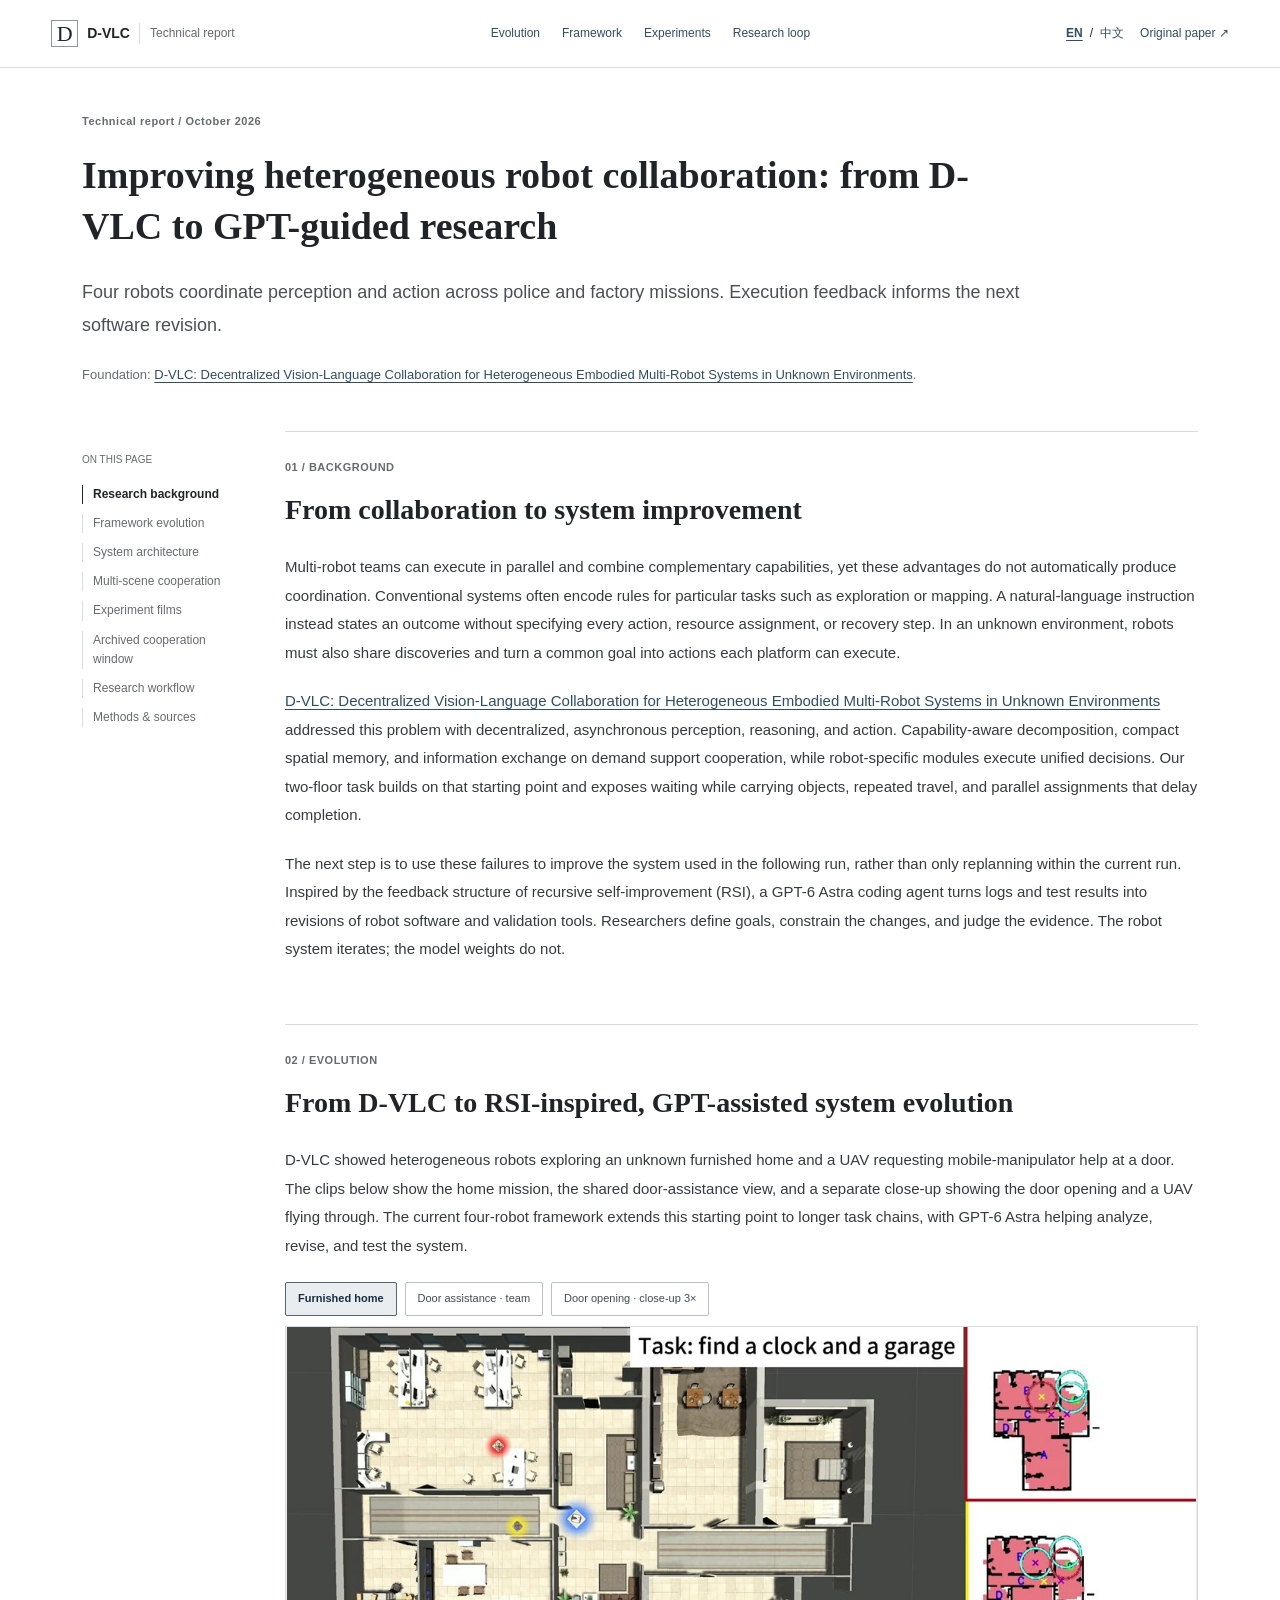
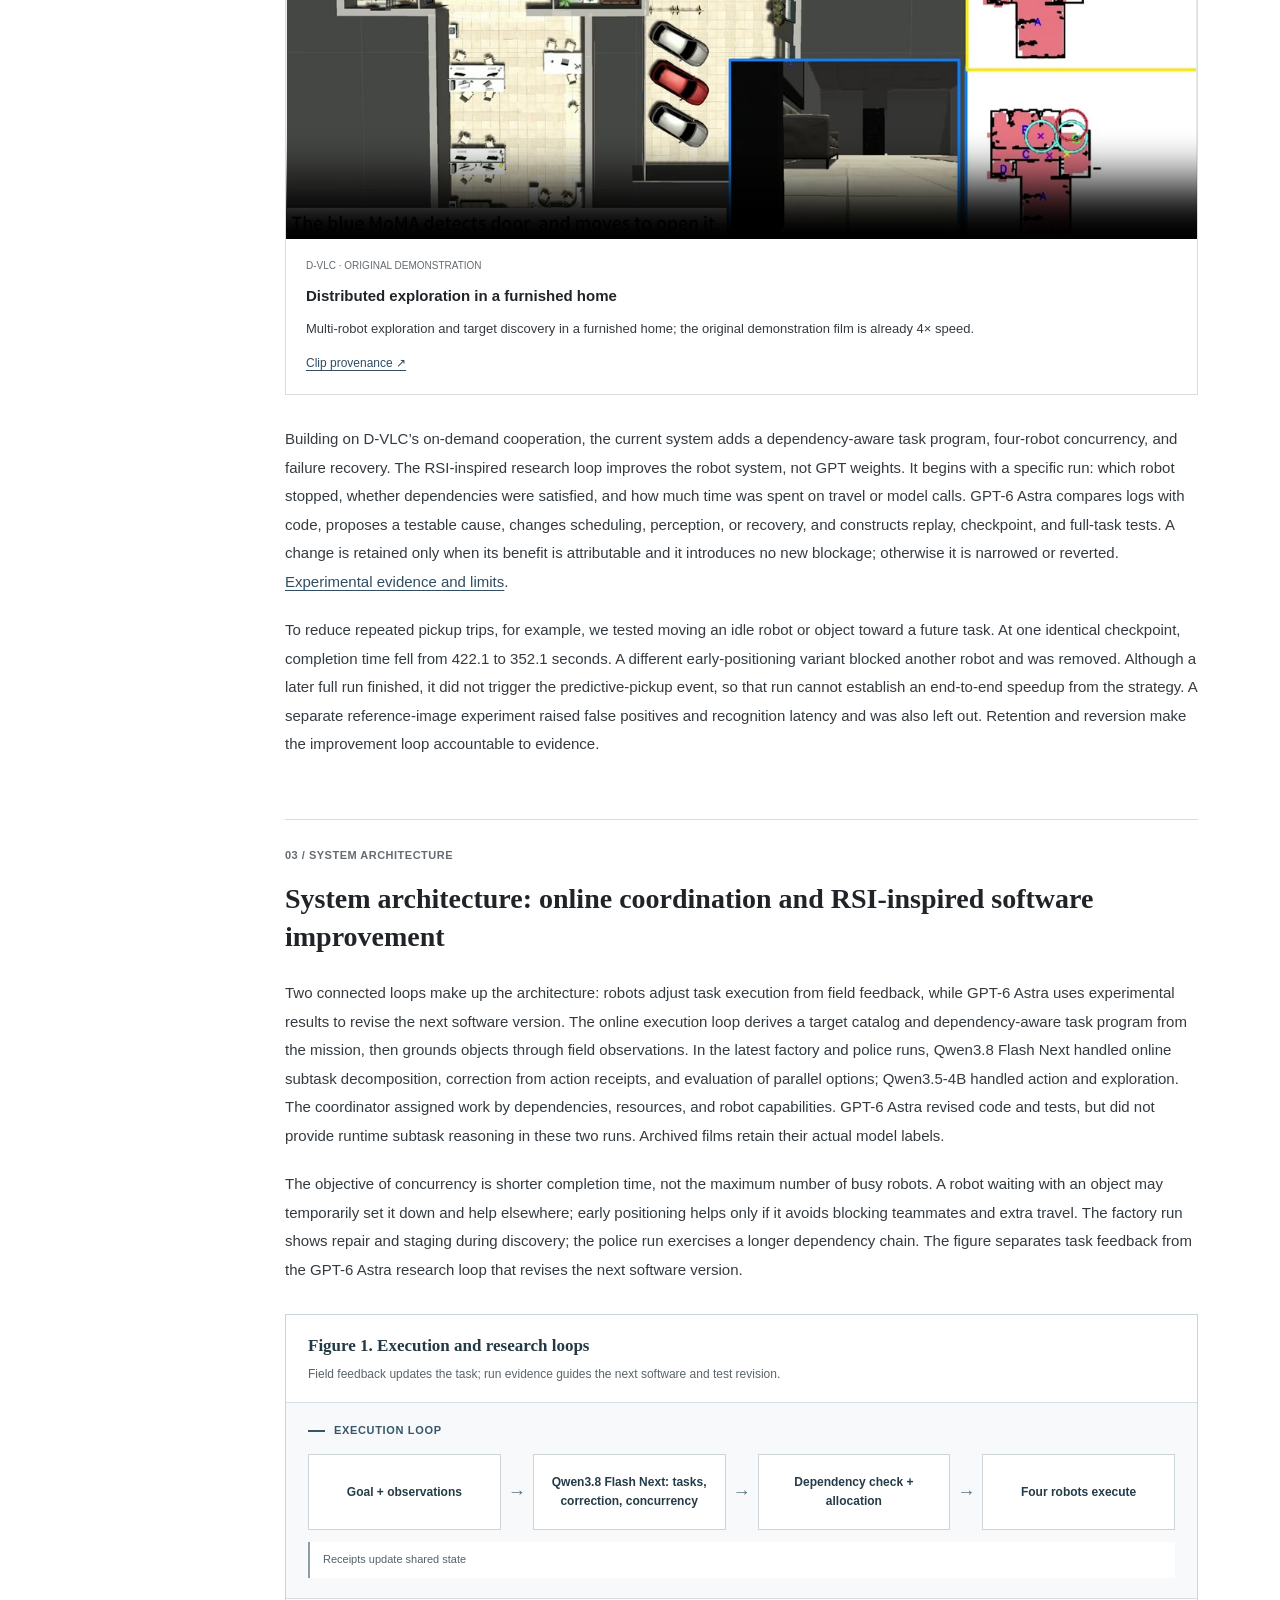
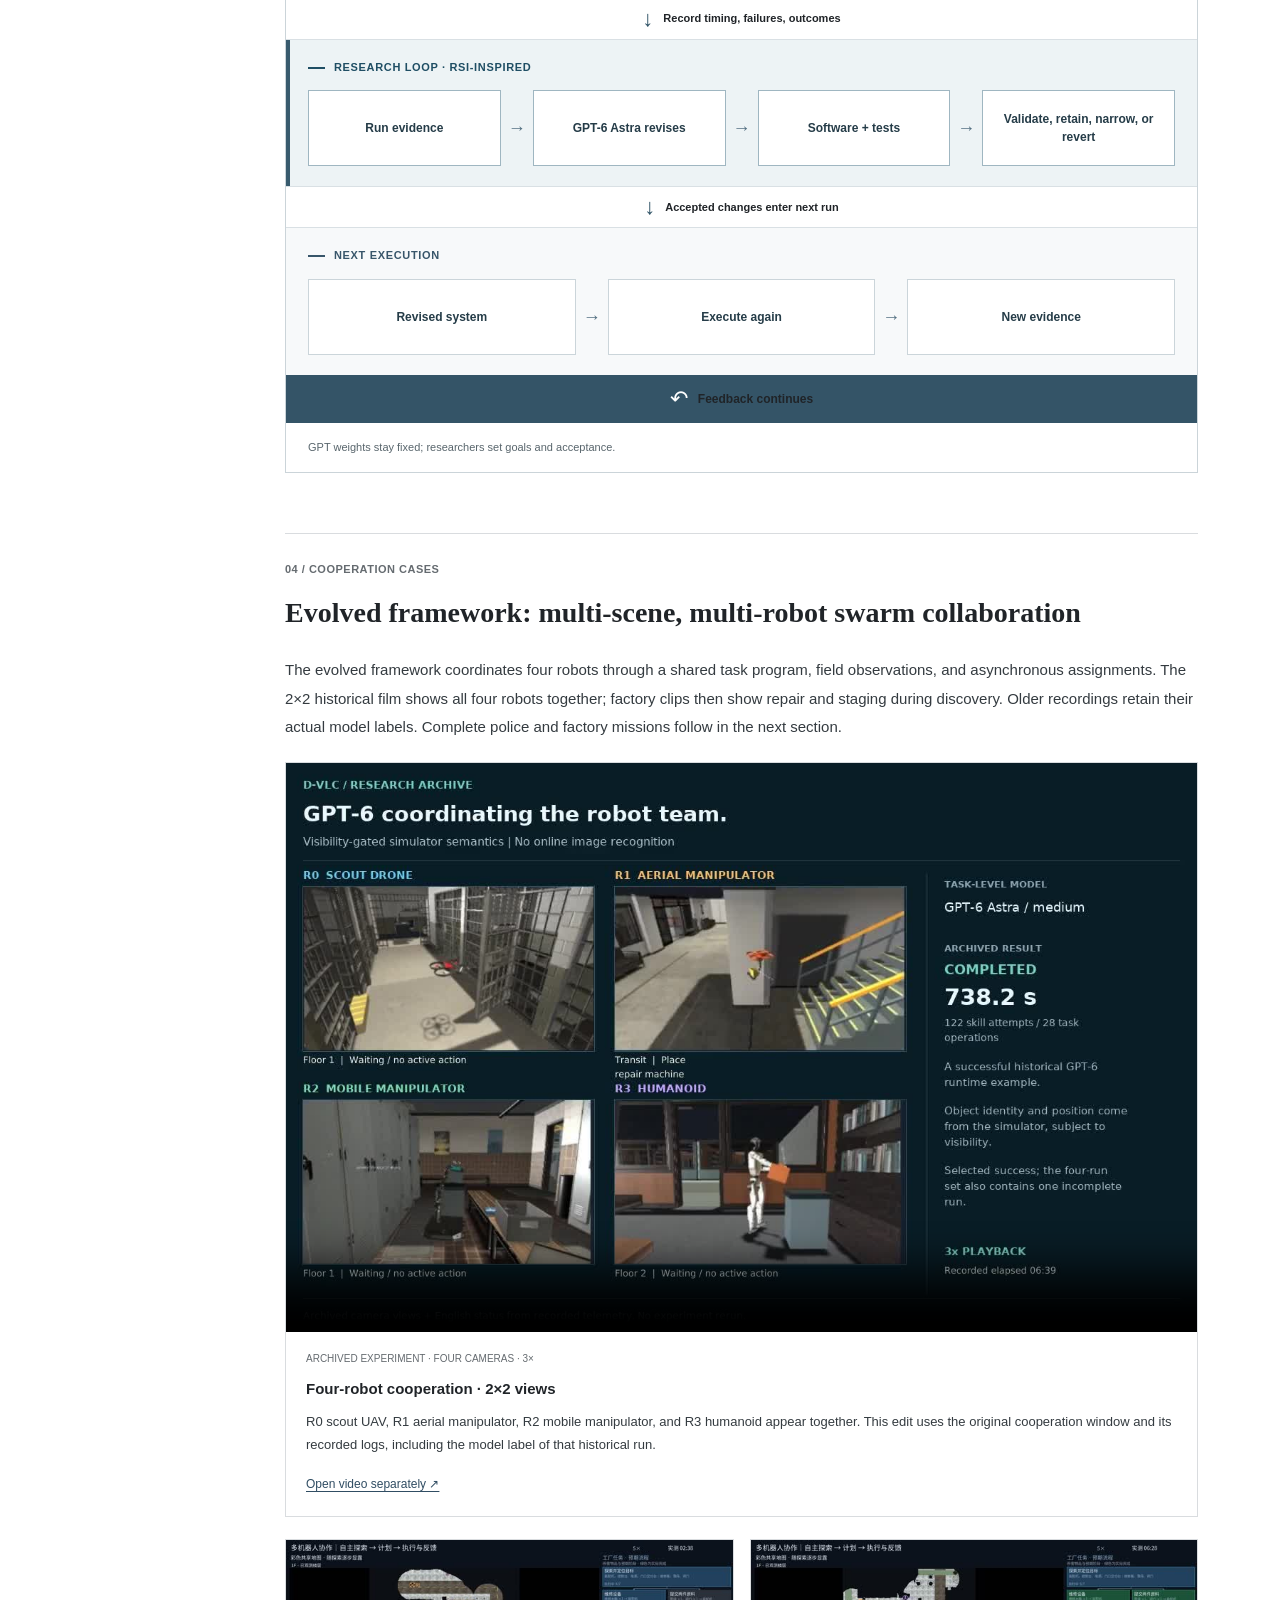
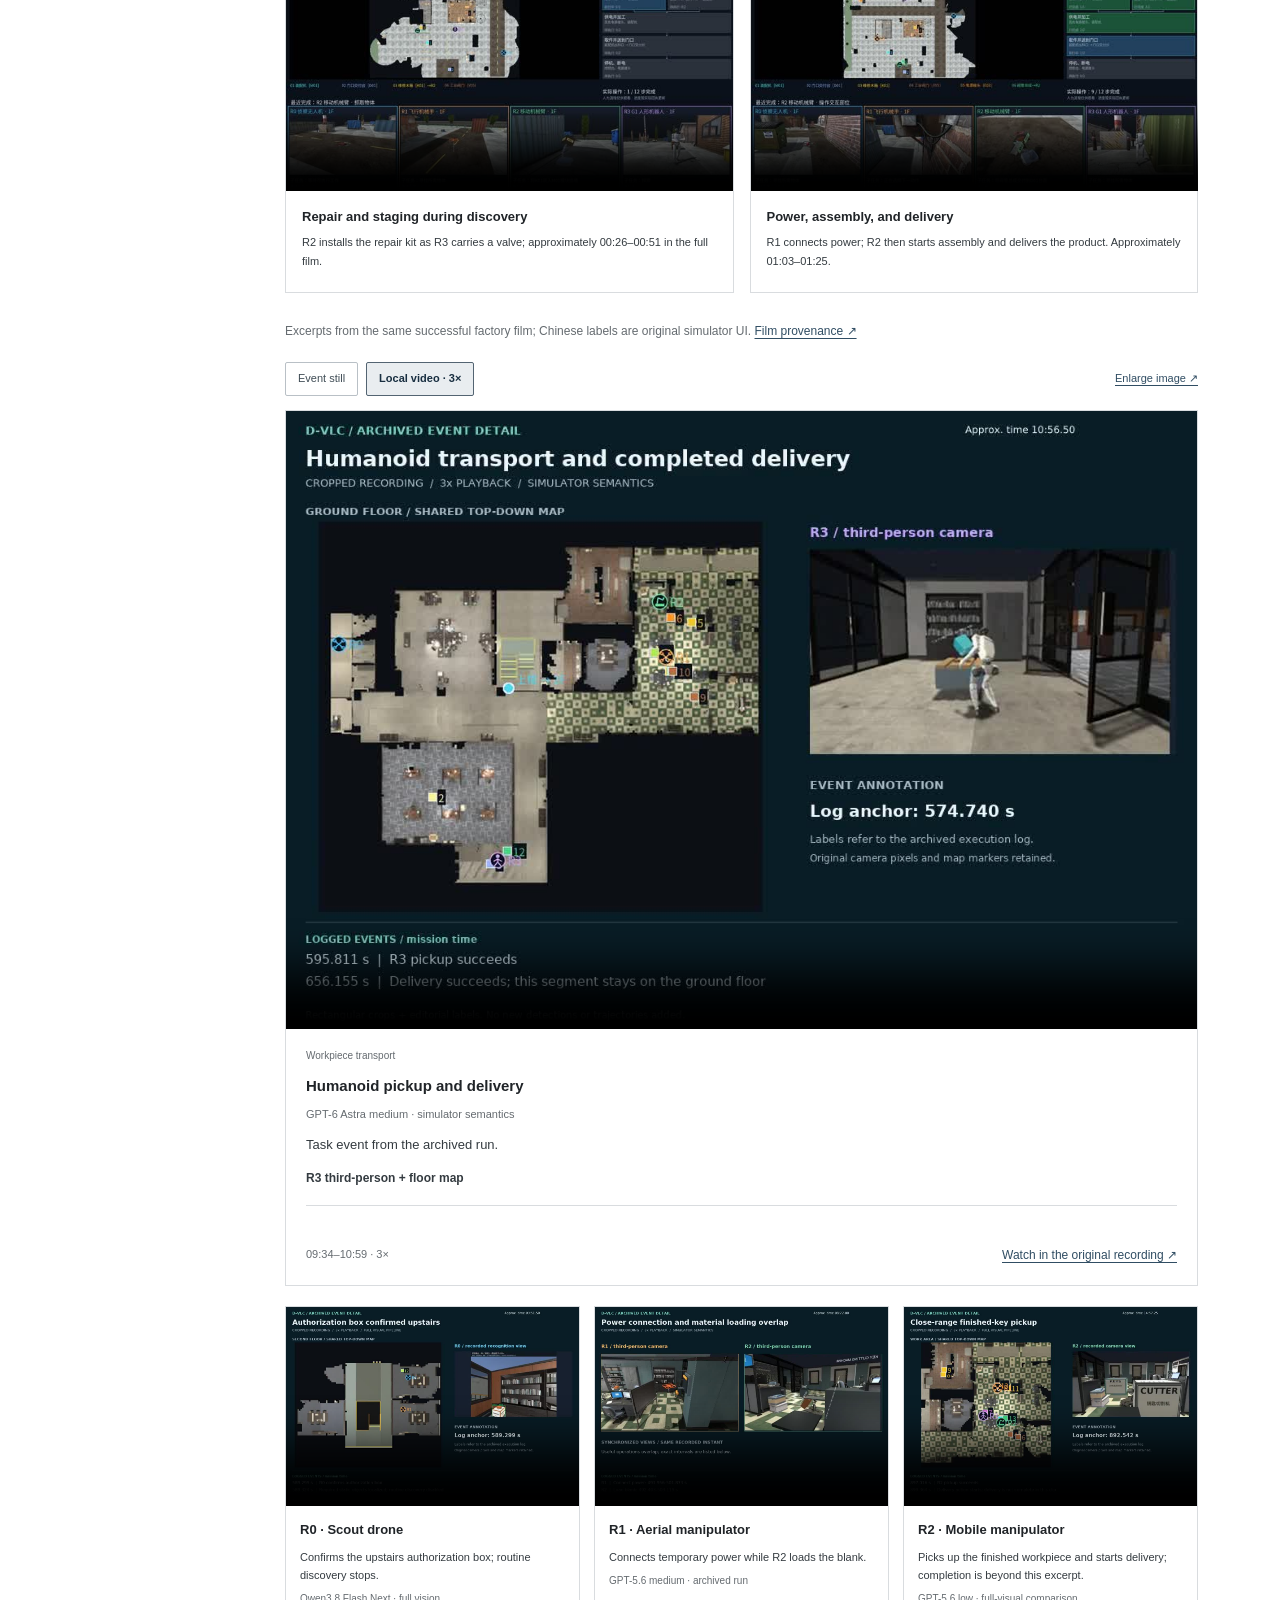
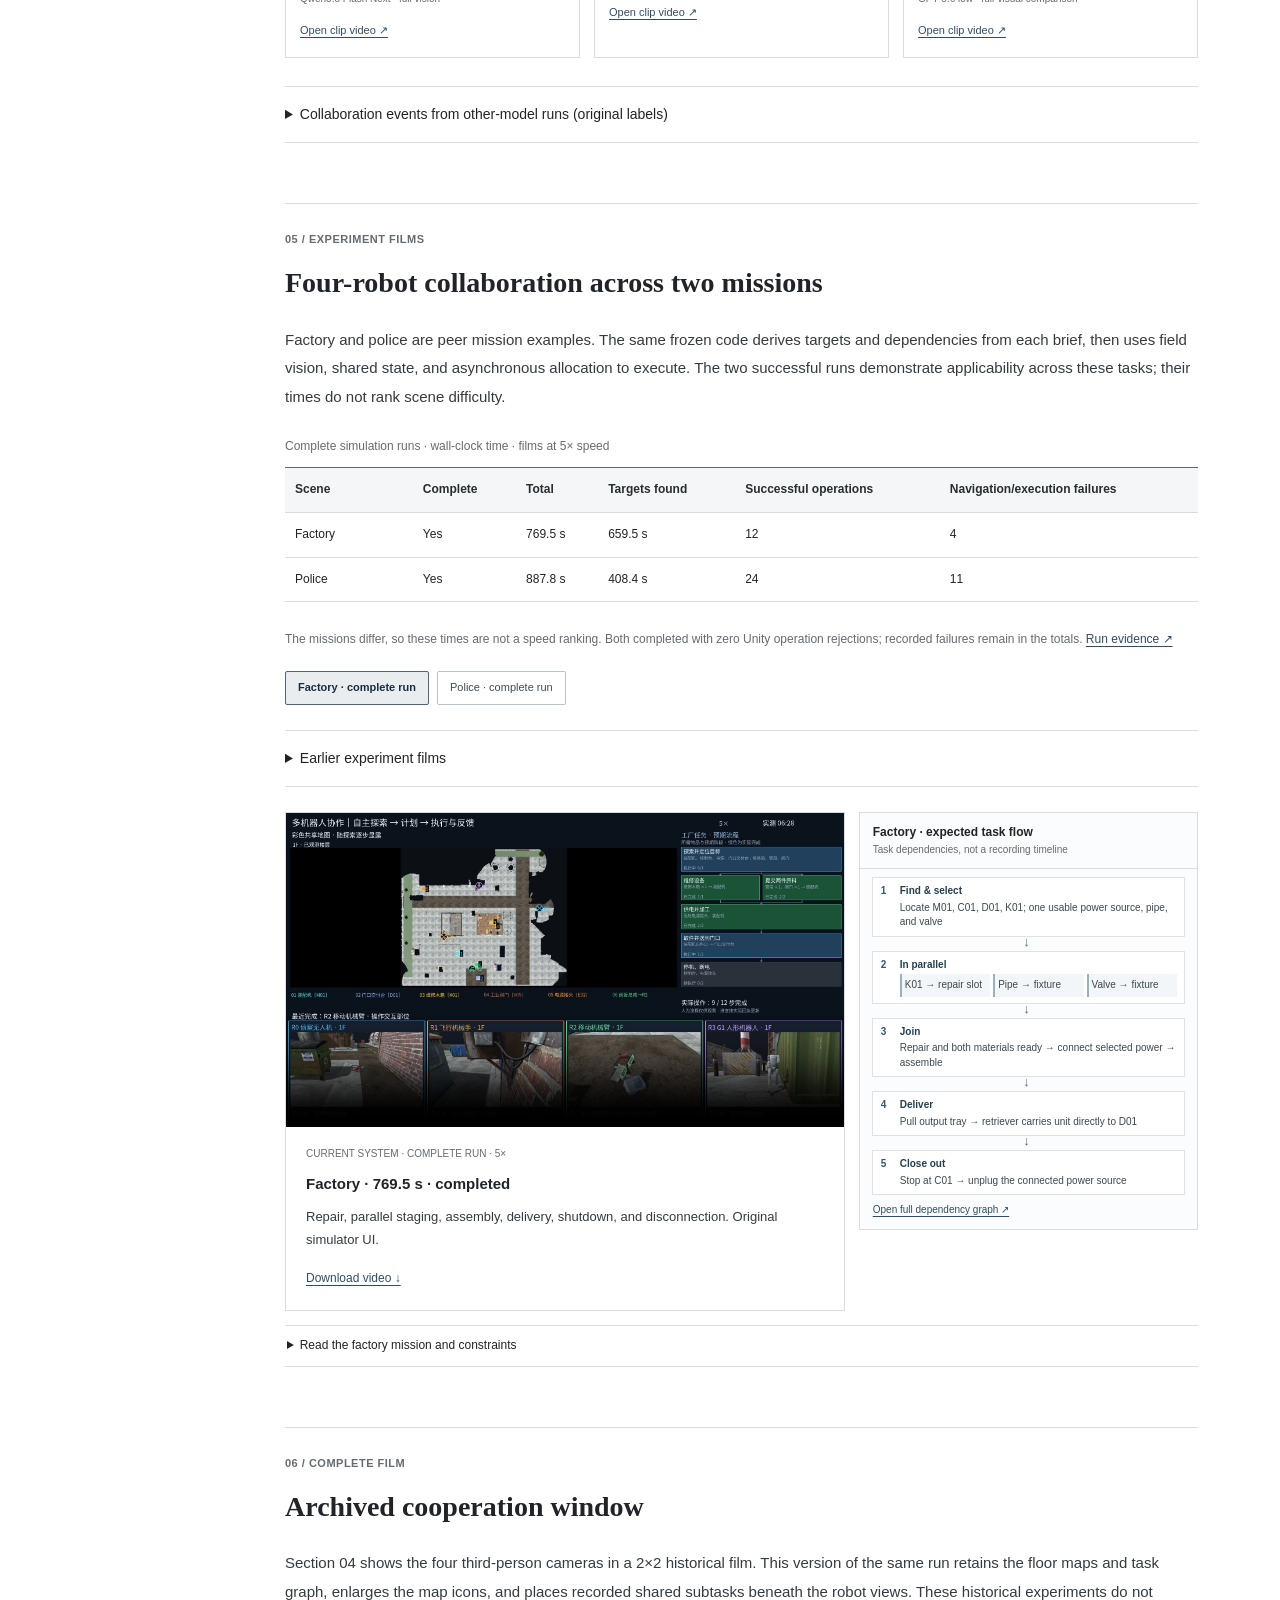
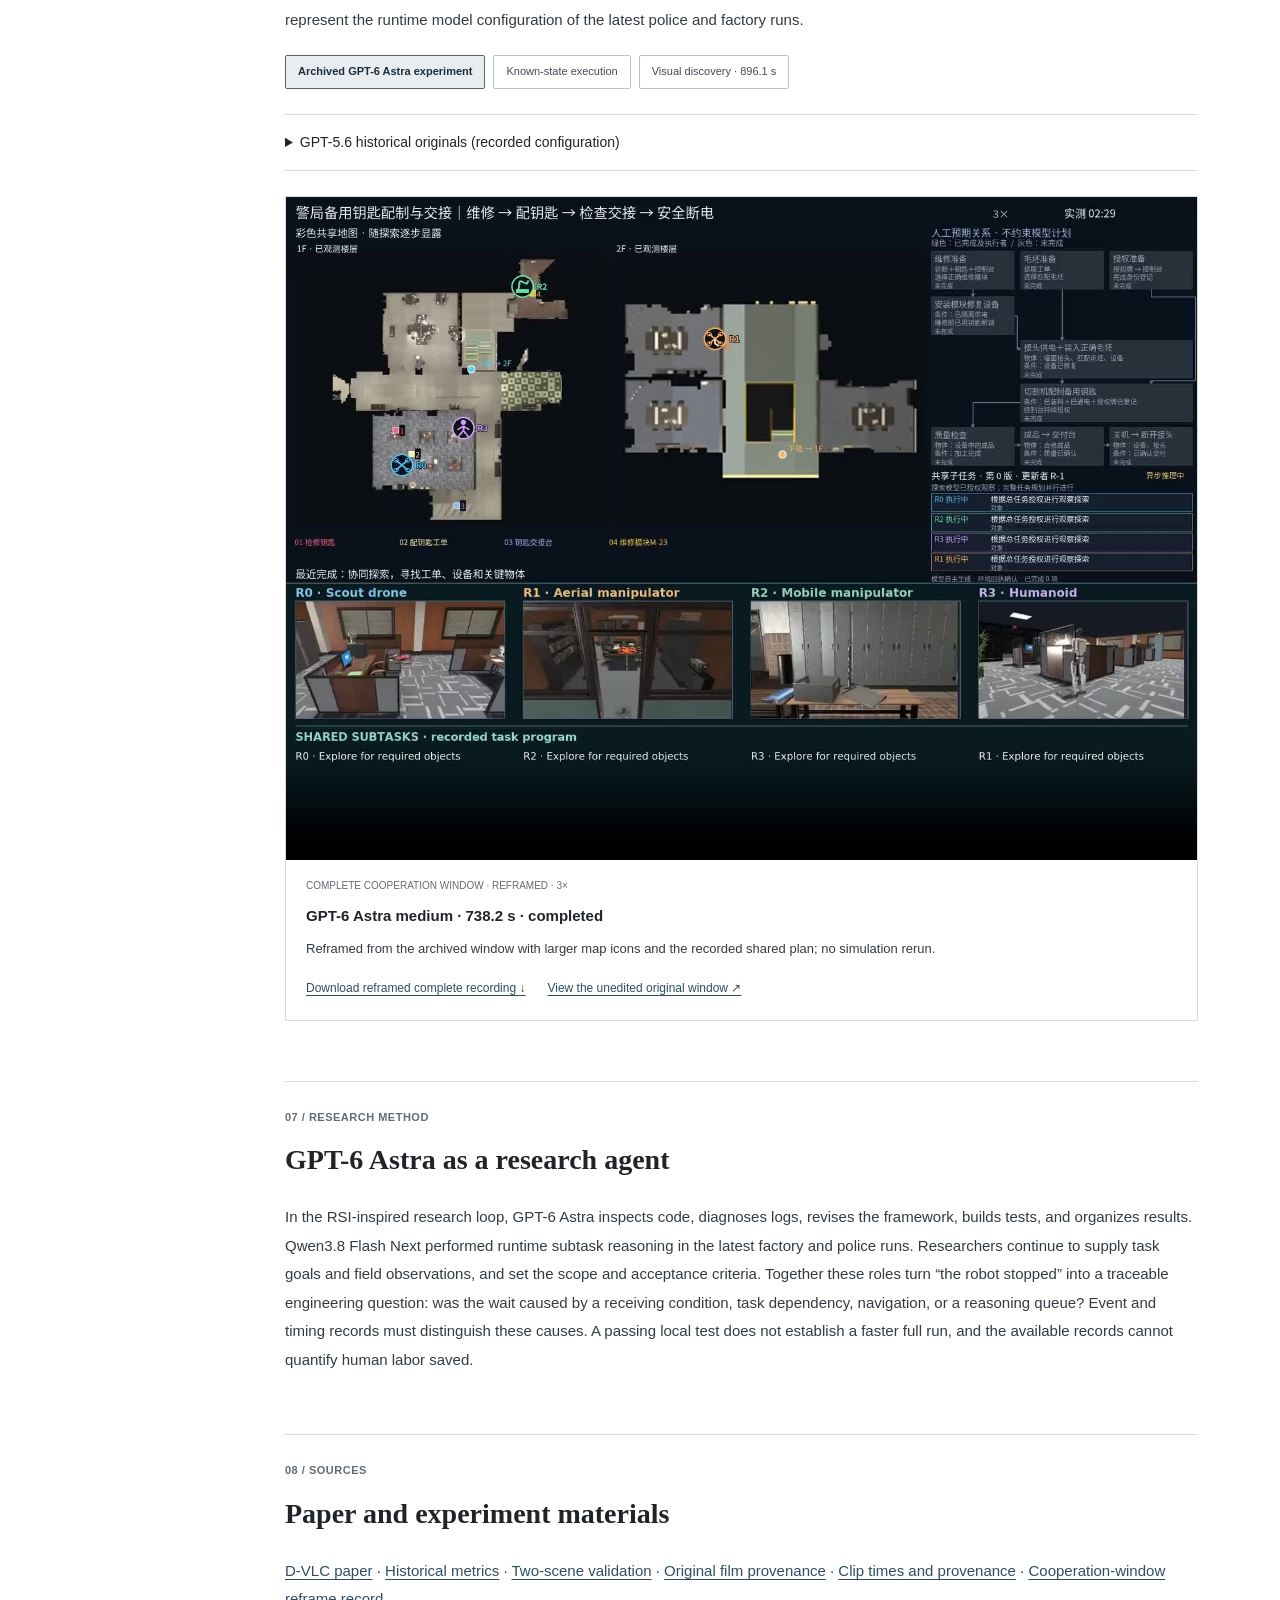
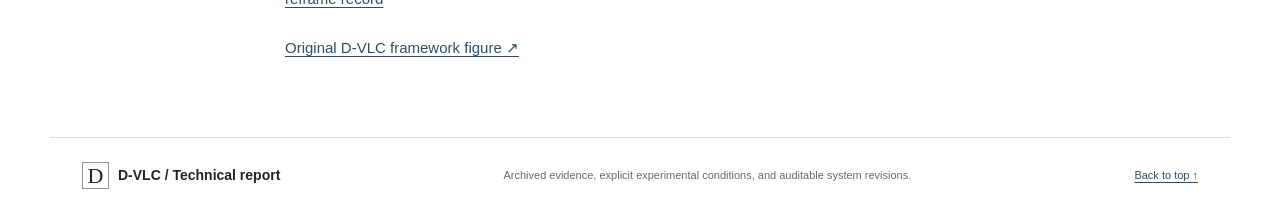
==== commit 180b0a7b: "Place four-camera cooperation film with collaboration examples" ====
--- a/index.html
+++ b/index.html
@@ -29,7 +29,7 @@
 <div class="cycle-recurrence"><span aria-hidden="true">↶</span><strong>Feedback continues</strong></div>
 <p class="figure-note">GPT weights stay fixed; researchers set goals and acceptance.</p>
 </figure></section>
-<section id="highlights"><div class="section-number">04 / COOPERATION CASES</div><h2>Evolved framework: multi-scene, multi-robot swarm collaboration</h2><p>The evolved framework coordinates four robots through a shared task program, field observations, and asynchronous assignments. Factory clips show repair and material staging during discovery; the other clips are archived experiments with their original model labels. Complete police and factory missions follow in the next section.</p><div class="scene-clips"><figure class="video-figure"><video controls playsinline preload="none" poster="assets/scenes/factory-32.jpg" src="assets/scenes/factory-repair-and-staging.mp4" aria-label="Factory repair and staging clip"></video><figcaption><strong>Repair and staging during discovery</strong><p>R2 installs the repair kit as R3 carries a valve; approximately 00:26–00:51 in the full film.</p></figcaption></figure><figure class="video-figure"><video controls playsinline preload="none" poster="assets/scenes/factory-78.jpg" src="assets/scenes/factory-power-and-delivery.mp4" aria-label="Factory power, assembly and delivery clip"></video><figcaption><strong>Power, assembly, and delivery</strong><p>R1 connects power; R2 then starts assembly and delivers the product. Approximately 01:03–01:25.</p></figcaption></figure></div><p class="figure-note">Excerpts from the same successful factory film; Chinese labels are original simulator UI. <a href="assets/scenes/evidence.json">Film provenance ↗</a></p><div aria-label="Detail view mode" class="focus-controls" role="group"><button aria-pressed="false" data-focus-mode="still" type="button">Event still</button><button aria-pressed="true" class="selected" data-focus-mode="video" type="button">Local video · 3×</button><a href="assets/focus/humanoid-delivery.jpg" id="highlight-fullsize" target="_blank">Enlarge image ↗</a></div><figure class="video-figure highlight-feature"><img alt="R3 third-person view and ground-floor map" height="760" hidden id="highlight-still" src="assets/focus/humanoid-delivery.jpg" width="1120"/><video aria-label="Selected highlight" controls="" id="highlight-video" playsinline="" poster="assets/focus/humanoid-delivery.jpg" preload="none" src="assets/focus/humanoid-delivery.mp4"></video><figcaption aria-live="polite"><span class="experiment-tag" id="highlight-tag">Workpiece transport</span><strong id="highlight-title">Humanoid pickup and delivery</strong><span class="clip-source" id="highlight-run">GPT-6 Astra medium · simulator semantics</span><p id="highlight-description">Task event from the archived run.</p><p class="view-label" id="highlight-view">R3 third-person + floor map</p><ol class="event-ledger" id="highlight-events"></ol><div class="clip-meta"><span id="highlight-time">09:34–10:59 · 3×</span><a data-context="humanoid-delivery" href="#archive" id="highlight-context">Watch in the original recording ↗</a></div></figcaption></figure><div class="robot-video-grid" aria-label="Clips from the other three robots"><figure class="video-figure robot-clip"><video aria-label="R0 · Scout drone · Confirms the upstairs authorization box; routine discovery stops." controls playsinline preload="none" poster="assets/focus/recognition-authorization.jpg" src="assets/focus/recognition-authorization.mp4"></video><figcaption><strong>R0 · Scout drone</strong><p>Confirms the upstairs authorization box; routine discovery stops.</p><span class="clip-source">Qwen3.8 Flash Next · full vision</span><a href="assets/focus/recognition-authorization.mp4" target="_blank" rel="noopener">Open clip video ↗</a></figcaption></figure><figure class="video-figure robot-clip"><video aria-label="R1 · Aerial manipulator · Connects temporary power while R2 loads the blank." controls playsinline preload="none" poster="assets/focus/power-and-loading.jpg" src="assets/focus/power-and-loading.mp4"></video><figcaption><strong>R1 · Aerial manipulator</strong><p>Connects temporary power while R2 loads the blank.</p><span class="clip-source">GPT-5.6 medium · archived run</span><a href="assets/focus/power-and-loading.mp4" target="_blank" rel="noopener">Open clip video ↗</a></figcaption></figure><figure class="video-figure robot-clip"><video aria-label="R2 · Mobile manipulator · Picks up the finished workpiece and starts delivery; completion is beyond this excerpt." controls playsinline preload="none" poster="assets/focus/close-pickup.jpg" src="assets/focus/close-pickup.mp4"></video><figcaption><strong>R2 · Mobile manipulator</strong><p>Picks up the finished workpiece and starts delivery; completion is beyond this excerpt.</p><span class="clip-source">GPT-5.6 low · full-visual comparison</span><a href="assets/focus/close-pickup.mp4" target="_blank" rel="noopener">Open clip video ↗</a></figcaption></figure></div><details><summary>Collaboration events from other-model runs (original labels)</summary><div class="highlight-grid"><button aria-pressed="false" class="highlight-card" data-highlight="parallel-repair"><img alt="Synchronized R1 and R3 third-person views" loading="lazy" src="assets/focus/parallel-repair.jpg"/><span>Concurrent repair preparation</span><strong>Overlapping compartment access and module retrieval</strong><small>Synchronized R1 and R3 third-person views</small></button><button aria-pressed="false" class="highlight-card" data-highlight="power-and-loading"><img alt="Synchronized R1 and R2 third-person views" loading="lazy" src="assets/focus/power-and-loading.jpg"/><span>Concurrent production preparation</span><strong>Temporary power connection and blank loading</strong><small>Synchronized R1 and R2 third-person views</small></button><button aria-pressed="false" class="highlight-card" data-highlight="close-pickup"><img alt="R2 recorded camera and work-area map" loading="lazy" src="assets/focus/close-pickup.jpg"/><span>Close-range manipulation</span><strong>Workpiece pickup and delivery initiation</strong><small>R2 recorded camera and work-area map</small></button></div></details></section><section id="demos"><span id="multi-scene" class="fragment-alias" aria-hidden="true"></span><div class="section-number">05 / EXPERIMENT FILMS</div><h2>Four-robot collaboration across two missions</h2><p>Factory and police are peer mission examples. The same frozen code derives targets and dependencies from each brief, then uses field vision, shared state, and asynchronous allocation to execute. The two successful runs demonstrate applicability across these tasks; their times do not rank scene difficulty.</p><div class="table-scroll"><table class="scene-table"><caption>Complete simulation runs · wall-clock time · films at 5× speed</caption><thead><tr><th>Scene</th><th>Complete</th><th>Total</th><th>Targets found</th><th>Successful operations</th><th>Navigation/execution failures</th></tr></thead><tbody><tr><td>Factory</td><td>Yes</td><td>769.5 s</td><td>659.5 s</td><td>12</td><td>4</td></tr><tr><td>Police</td><td>Yes</td><td>887.8 s</td><td>408.4 s</td><td>24</td><td>11</td></tr></tbody></table></div><p class="scene-note">The missions differ, so these times are not a speed ranking. Both completed with zero Unity operation rejections; recorded failures remain in the totals. <a href="assets/scenes/evidence.json">Run evidence ↗</a></p><div aria-label="Choose experiment" class="demo-tabs" role="group"><button aria-pressed="true" class="active" data-demo="factory">Factory · complete run</button><button aria-pressed="false" data-demo="police">Police · complete run</button></div><details><summary>Earlier experiment films</summary><div class="demo-tabs"><button aria-pressed="false" data-demo="gpt6-semantic">Archived GPT-6 Astra experiment</button><button aria-pressed="false" data-demo="known-state">Known-state checkpoint</button><button aria-pressed="false" data-demo="gpt56-semantic">Fast GPT execution</button><button aria-pressed="false" data-demo="gpt56-visual">Full visual pipeline</button></div></details><div class="mission-showcase"><figure class="video-figure"><video aria-label="Factory complete run at five times speed" class="current-scene" controls id="experiment-video" playsinline poster="assets/scenes/factory-poster.jpg" preload="metadata" src="assets/scenes/factory-full-5x.mp4"></video><figcaption><span class="experiment-tag" id="demo-tag">CURRENT SYSTEM · COMPLETE RUN · 5×</span><strong id="demo-title">Factory · 769.5 s · completed</strong><p id="demo-description">Repair, parallel staging, assembly, delivery, shutdown, and disconnection. Original simulator UI.</p><a download href="assets/scenes/factory-full-5x.mp4" id="demo-download">Download video ↓</a></figcaption></figure><aside class="mission-flow-side"><figure class="compact-flow" data-mission-panel="factory" aria-label="Factory · expected task flow"><figcaption><strong>Factory · expected task flow</strong><span>Task dependencies, not a recording timeline</span></figcaption><ol class="flow-steps"><li><b>Find & select</b><span>Locate M01, C01, D01, K01; one usable power source, pipe, and valve</span></li><li><b>In parallel</b><div class="flow-parallel"><span>K01 → repair slot</span><span>Pipe → fixture</span><span>Valve → fixture</span></div></li><li><b>Join</b><span>Repair and both materials ready → connect selected power → assemble</span></li><li><b>Deliver</b><span>Pull output tray → retriever carries unit directly to D01</span></li><li><b>Close out</b><span>Stop at C01 → unplug the connected power source</span></li></ol><a href="assets/scenes/factory-flow-en.svg" target="_blank" rel="noopener">Open full dependency graph ↗</a></figure><figure class="compact-flow" data-mission-panel="police" hidden aria-label="Police · expected task flow"><figcaption><strong>Police · expected task flow</strong><span>Task dependencies, not a recording timeline</span></figcaption><ol class="flow-steps"><li><b>Find & select</b><span>Read ORDER for blank; diagnose CUTTER for module</span></li><li><b>In parallel</b><div class="flow-parallel"><span>Confirm isolation → KEY opens hatch → module → blank</span><span>PERMIT → CONTROL registration</span></div></li><li><b>Join</b><span>Connect POWER; order, repair, blank, power, and permit ready</span></li><li><b>Two robots</b><span>Robot A holds authorization while B starts; release after success</span></li><li><b>Deliver & close</b><span>Inspect KEYS → deliver → stop at CONTROL → unplug</span></li></ol><a href="assets/scenes/police-flow-en.svg" target="_blank" rel="noopener">Open full dependency graph ↗</a></figure></aside></div><div class="mission-briefs"><div class="mission-brief" data-brief-panel="factory"><details class="mission-text"><summary>Read the factory mission and constraints</summary><div class="detail-body"><p>Explore the idle factory together, repair assembly machine M01, make a valve–pipe unit, and deliver it to D01 just inside the main gate. Finish by shutting down and disconnecting power. Identify seven target categories: M01, C01, D01, K01, one of E01/E02/E03, one of P01/P02/PIPE03/P04, and one of V01–V05. One usable item per alternative class is enough; the other locations are unknown.</p><p>M01 starts isolated with its repair hatch open, and power is disconnected. Install the whole K01 replacement kit in the repair slot; put a pipe and a valve into their respective staging fixtures. Repair and both staging branches may proceed during exploration without waiting for one another. Connect power and begin assembly only after all three are complete. </p><p>Pulling the output tray places the finished unit in the retriever’s hand; that robot delivers directly to D01 without another search or pickup. Then shut down at C01 and unplug the connector actually used. Robots assign work from capabilities and field feedback.</p></div></details></div><div class="mission-brief" data-brief-panel="police" hidden><details class="mission-text"><summary>Read the police mission and constraints</summary><div class="detail-body"><p>Explore the police station together, repair the broken key cutter, make a batch of spare keys from the work order, inspect them, and deliver accepted keys to the handoff desk. Finish by shutting down and disconnecting power. Surface labels are ORDER, CUTTER, CONTROL, KEY, PERMIT, POWER, DELIVERY, and KEYS. Candidate repair modules are M-17/M-23/M-41 and blanks are B-AL/B-CU. The field diagnosis selects the module; the work order selects the blank. Their locations are unknown.</p><p>POWER starts disconnected, so there is no initial unplug step. Confirm isolation before repair; insert KEY, turn the lock, and open the service hatch. Replace the matching module, load the matching blank, then connect power. PERMIT can be brought to CONTROL and registered in parallel.</p><p>After the order is read, repair and blank loading are complete, power is connected, and the permit is registered, one robot must continuously hold the authorization button while another starts CUTTER. Release only after startup succeeds. Inspect the produced KEYS; take and deliver them only if they pass. After delivery, shut down at CONTROL and finally unplug POWER. Robots choose roles from capabilities and field feedback.</p></div></details></div></div></section><section id="archive"><div class="section-number">06 / COMPLETE FILM</div><h2>Archived cooperation window</h2><p>The first archived film shows all four third-person cameras in a 2×2 grid. A second version below retains the floor maps and task graph, enlarges the map icons, and places recorded shared subtasks beneath the robot views. Both belong to historical experiments, not the runtime model configuration of the latest police and factory runs.</p><figure class="video-figure four-camera-feature"><video aria-label="Four robot third-person cameras in a 2×2 archived film" controls playsinline preload="metadata" poster="assets/gpt6-semantic.jpg?v=3" src="assets/gpt6-semantic.mp4?v=3"></video><figcaption><span class="experiment-tag">ARCHIVED EXPERIMENT · FOUR CAMERAS · 3×</span><strong>Four-robot cooperation · 2×2 views</strong><p>R0 scout UAV, R1 aerial manipulator, R2 mobile manipulator, and R3 humanoid appear together. This edit uses the original cooperation window and its recorded logs, including the model label of that historical run.</p><a href="assets/gpt6-semantic.mp4?v=3" target="_blank" rel="noopener">Open video separately ↗</a></figcaption></figure><div aria-label="Choose original recording" class="demo-tabs" role="group"><button aria-pressed="true" class="active" data-archive="gpt6-semantic">Archived GPT-6 Astra experiment</button><button aria-pressed="false" class="" data-archive="known-state">Known-state execution</button><button aria-pressed="false" class="" data-archive="predictive">Visual discovery · 896.1 s</button></div><details><summary>GPT-5.6 historical originals (recorded configuration)</summary><div class="demo-tabs"><button aria-pressed="false" class="" data-archive="gpt56-semantic">GPT-5.6 · fast execution</button><button aria-pressed="false" class="" data-archive="gpt56-visual">GPT-5.6 · full vision</button></div></details><figure class="video-figure archive-feature reframed"><video aria-label="COMPLETE COOPERATION WINDOW · REFRAMED · 3×" controls="" id="archive-video" playsinline="" poster="assets/archive/gpt6-semantic-reframed-en-3x.jpg?v=5" preload="none" src="assets/archive/gpt6-semantic-reframed-en-3x.mp4?v=5"></video><figcaption aria-live="polite"><span class="experiment-tag" id="archive-tag">COMPLETE COOPERATION WINDOW · REFRAMED · 3×</span><strong id="archive-title">GPT-6 Astra medium · 738.2 s · completed</strong><p id="archive-description">Reframed from the archived window with larger map icons and the recorded shared plan; no simulation rerun.</p><a download="" href="assets/archive/gpt6-semantic-reframed-en-3x.mp4?v=5" id="archive-download">Download reframed complete recording ↓</a><a href="assets/archive/gpt6-semantic-swarm-3x.mp4" id="archive-original">View the unedited original window ↗</a></figcaption></figure></section>
+<section id="highlights"><div class="section-number">04 / COOPERATION CASES</div><h2>Evolved framework: multi-scene, multi-robot swarm collaboration</h2><p>The evolved framework coordinates four robots through a shared task program, field observations, and asynchronous assignments. The 2×2 historical film shows all four robots together; factory clips then show repair and staging during discovery. Older recordings retain their actual model labels. Complete police and factory missions follow in the next section.</p><figure class="video-figure four-camera-feature"><video aria-label="Four robot third-person cameras in a 2×2 archived film" controls playsinline preload="metadata" poster="assets/gpt6-semantic.jpg?v=3" src="assets/gpt6-semantic.mp4?v=3"></video><figcaption><span class="experiment-tag">ARCHIVED EXPERIMENT · FOUR CAMERAS · 3×</span><strong>Four-robot cooperation · 2×2 views</strong><p>R0 scout UAV, R1 aerial manipulator, R2 mobile manipulator, and R3 humanoid appear together. This edit uses the original cooperation window and its recorded logs, including the model label of that historical run.</p><a href="assets/gpt6-semantic.mp4?v=3" target="_blank" rel="noopener">Open video separately ↗</a></figcaption></figure><div class="scene-clips"><figure class="video-figure"><video controls playsinline preload="none" poster="assets/scenes/factory-32.jpg" src="assets/scenes/factory-repair-and-staging.mp4" aria-label="Factory repair and staging clip"></video><figcaption><strong>Repair and staging during discovery</strong><p>R2 installs the repair kit as R3 carries a valve; approximately 00:26–00:51 in the full film.</p></figcaption></figure><figure class="video-figure"><video controls playsinline preload="none" poster="assets/scenes/factory-78.jpg" src="assets/scenes/factory-power-and-delivery.mp4" aria-label="Factory power, assembly and delivery clip"></video><figcaption><strong>Power, assembly, and delivery</strong><p>R1 connects power; R2 then starts assembly and delivers the product. Approximately 01:03–01:25.</p></figcaption></figure></div><p class="figure-note">Excerpts from the same successful factory film; Chinese labels are original simulator UI. <a href="assets/scenes/evidence.json">Film provenance ↗</a></p><div aria-label="Detail view mode" class="focus-controls" role="group"><button aria-pressed="false" data-focus-mode="still" type="button">Event still</button><button aria-pressed="true" class="selected" data-focus-mode="video" type="button">Local video · 3×</button><a href="assets/focus/humanoid-delivery.jpg" id="highlight-fullsize" target="_blank">Enlarge image ↗</a></div><figure class="video-figure highlight-feature"><img alt="R3 third-person view and ground-floor map" height="760" hidden id="highlight-still" src="assets/focus/humanoid-delivery.jpg" width="1120"/><video aria-label="Selected highlight" controls="" id="highlight-video" playsinline="" poster="assets/focus/humanoid-delivery.jpg" preload="none" src="assets/focus/humanoid-delivery.mp4"></video><figcaption aria-live="polite"><span class="experiment-tag" id="highlight-tag">Workpiece transport</span><strong id="highlight-title">Humanoid pickup and delivery</strong><span class="clip-source" id="highlight-run">GPT-6 Astra medium · simulator semantics</span><p id="highlight-description">Task event from the archived run.</p><p class="view-label" id="highlight-view">R3 third-person + floor map</p><ol class="event-ledger" id="highlight-events"></ol><div class="clip-meta"><span id="highlight-time">09:34–10:59 · 3×</span><a data-context="humanoid-delivery" href="#archive" id="highlight-context">Watch in the original recording ↗</a></div></figcaption></figure><div class="robot-video-grid" aria-label="Clips from the other three robots"><figure class="video-figure robot-clip"><video aria-label="R0 · Scout drone · Confirms the upstairs authorization box; routine discovery stops." controls playsinline preload="none" poster="assets/focus/recognition-authorization.jpg" src="assets/focus/recognition-authorization.mp4"></video><figcaption><strong>R0 · Scout drone</strong><p>Confirms the upstairs authorization box; routine discovery stops.</p><span class="clip-source">Qwen3.8 Flash Next · full vision</span><a href="assets/focus/recognition-authorization.mp4" target="_blank" rel="noopener">Open clip video ↗</a></figcaption></figure><figure class="video-figure robot-clip"><video aria-label="R1 · Aerial manipulator · Connects temporary power while R2 loads the blank." controls playsinline preload="none" poster="assets/focus/power-and-loading.jpg" src="assets/focus/power-and-loading.mp4"></video><figcaption><strong>R1 · Aerial manipulator</strong><p>Connects temporary power while R2 loads the blank.</p><span class="clip-source">GPT-5.6 medium · archived run</span><a href="assets/focus/power-and-loading.mp4" target="_blank" rel="noopener">Open clip video ↗</a></figcaption></figure><figure class="video-figure robot-clip"><video aria-label="R2 · Mobile manipulator · Picks up the finished workpiece and starts delivery; completion is beyond this excerpt." controls playsinline preload="none" poster="assets/focus/close-pickup.jpg" src="assets/focus/close-pickup.mp4"></video><figcaption><strong>R2 · Mobile manipulator</strong><p>Picks up the finished workpiece and starts delivery; completion is beyond this excerpt.</p><span class="clip-source">GPT-5.6 low · full-visual comparison</span><a href="assets/focus/close-pickup.mp4" target="_blank" rel="noopener">Open clip video ↗</a></figcaption></figure></div><details><summary>Collaboration events from other-model runs (original labels)</summary><div class="highlight-grid"><button aria-pressed="false" class="highlight-card" data-highlight="parallel-repair"><img alt="Synchronized R1 and R3 third-person views" loading="lazy" src="assets/focus/parallel-repair.jpg"/><span>Concurrent repair preparation</span><strong>Overlapping compartment access and module retrieval</strong><small>Synchronized R1 and R3 third-person views</small></button><button aria-pressed="false" class="highlight-card" data-highlight="power-and-loading"><img alt="Synchronized R1 and R2 third-person views" loading="lazy" src="assets/focus/power-and-loading.jpg"/><span>Concurrent production preparation</span><strong>Temporary power connection and blank loading</strong><small>Synchronized R1 and R2 third-person views</small></button><button aria-pressed="false" class="highlight-card" data-highlight="close-pickup"><img alt="R2 recorded camera and work-area map" loading="lazy" src="assets/focus/close-pickup.jpg"/><span>Close-range manipulation</span><strong>Workpiece pickup and delivery initiation</strong><small>R2 recorded camera and work-area map</small></button></div></details></section><section id="demos"><span id="multi-scene" class="fragment-alias" aria-hidden="true"></span><div class="section-number">05 / EXPERIMENT FILMS</div><h2>Four-robot collaboration across two missions</h2><p>Factory and police are peer mission examples. The same frozen code derives targets and dependencies from each brief, then uses field vision, shared state, and asynchronous allocation to execute. The two successful runs demonstrate applicability across these tasks; their times do not rank scene difficulty.</p><div class="table-scroll"><table class="scene-table"><caption>Complete simulation runs · wall-clock time · films at 5× speed</caption><thead><tr><th>Scene</th><th>Complete</th><th>Total</th><th>Targets found</th><th>Successful operations</th><th>Navigation/execution failures</th></tr></thead><tbody><tr><td>Factory</td><td>Yes</td><td>769.5 s</td><td>659.5 s</td><td>12</td><td>4</td></tr><tr><td>Police</td><td>Yes</td><td>887.8 s</td><td>408.4 s</td><td>24</td><td>11</td></tr></tbody></table></div><p class="scene-note">The missions differ, so these times are not a speed ranking. Both completed with zero Unity operation rejections; recorded failures remain in the totals. <a href="assets/scenes/evidence.json">Run evidence ↗</a></p><div aria-label="Choose experiment" class="demo-tabs" role="group"><button aria-pressed="true" class="active" data-demo="factory">Factory · complete run</button><button aria-pressed="false" data-demo="police">Police · complete run</button></div><details><summary>Earlier experiment films</summary><div class="demo-tabs"><button aria-pressed="false" data-demo="gpt6-semantic">Archived GPT-6 Astra experiment</button><button aria-pressed="false" data-demo="known-state">Known-state checkpoint</button><button aria-pressed="false" data-demo="gpt56-semantic">Fast GPT execution</button><button aria-pressed="false" data-demo="gpt56-visual">Full visual pipeline</button></div></details><div class="mission-showcase"><figure class="video-figure"><video aria-label="Factory complete run at five times speed" class="current-scene" controls id="experiment-video" playsinline poster="assets/scenes/factory-poster.jpg" preload="metadata" src="assets/scenes/factory-full-5x.mp4"></video><figcaption><span class="experiment-tag" id="demo-tag">CURRENT SYSTEM · COMPLETE RUN · 5×</span><strong id="demo-title">Factory · 769.5 s · completed</strong><p id="demo-description">Repair, parallel staging, assembly, delivery, shutdown, and disconnection. Original simulator UI.</p><a download href="assets/scenes/factory-full-5x.mp4" id="demo-download">Download video ↓</a></figcaption></figure><aside class="mission-flow-side"><figure class="compact-flow" data-mission-panel="factory" aria-label="Factory · expected task flow"><figcaption><strong>Factory · expected task flow</strong><span>Task dependencies, not a recording timeline</span></figcaption><ol class="flow-steps"><li><b>Find & select</b><span>Locate M01, C01, D01, K01; one usable power source, pipe, and valve</span></li><li><b>In parallel</b><div class="flow-parallel"><span>K01 → repair slot</span><span>Pipe → fixture</span><span>Valve → fixture</span></div></li><li><b>Join</b><span>Repair and both materials ready → connect selected power → assemble</span></li><li><b>Deliver</b><span>Pull output tray → retriever carries unit directly to D01</span></li><li><b>Close out</b><span>Stop at C01 → unplug the connected power source</span></li></ol><a href="assets/scenes/factory-flow-en.svg" target="_blank" rel="noopener">Open full dependency graph ↗</a></figure><figure class="compact-flow" data-mission-panel="police" hidden aria-label="Police · expected task flow"><figcaption><strong>Police · expected task flow</strong><span>Task dependencies, not a recording timeline</span></figcaption><ol class="flow-steps"><li><b>Find & select</b><span>Read ORDER for blank; diagnose CUTTER for module</span></li><li><b>In parallel</b><div class="flow-parallel"><span>Confirm isolation → KEY opens hatch → module → blank</span><span>PERMIT → CONTROL registration</span></div></li><li><b>Join</b><span>Connect POWER; order, repair, blank, power, and permit ready</span></li><li><b>Two robots</b><span>Robot A holds authorization while B starts; release after success</span></li><li><b>Deliver & close</b><span>Inspect KEYS → deliver → stop at CONTROL → unplug</span></li></ol><a href="assets/scenes/police-flow-en.svg" target="_blank" rel="noopener">Open full dependency graph ↗</a></figure></aside></div><div class="mission-briefs"><div class="mission-brief" data-brief-panel="factory"><details class="mission-text"><summary>Read the factory mission and constraints</summary><div class="detail-body"><p>Explore the idle factory together, repair assembly machine M01, make a valve–pipe unit, and deliver it to D01 just inside the main gate. Finish by shutting down and disconnecting power. Identify seven target categories: M01, C01, D01, K01, one of E01/E02/E03, one of P01/P02/PIPE03/P04, and one of V01–V05. One usable item per alternative class is enough; the other locations are unknown.</p><p>M01 starts isolated with its repair hatch open, and power is disconnected. Install the whole K01 replacement kit in the repair slot; put a pipe and a valve into their respective staging fixtures. Repair and both staging branches may proceed during exploration without waiting for one another. Connect power and begin assembly only after all three are complete. </p><p>Pulling the output tray places the finished unit in the retriever’s hand; that robot delivers directly to D01 without another search or pickup. Then shut down at C01 and unplug the connector actually used. Robots assign work from capabilities and field feedback.</p></div></details></div><div class="mission-brief" data-brief-panel="police" hidden><details class="mission-text"><summary>Read the police mission and constraints</summary><div class="detail-body"><p>Explore the police station together, repair the broken key cutter, make a batch of spare keys from the work order, inspect them, and deliver accepted keys to the handoff desk. Finish by shutting down and disconnecting power. Surface labels are ORDER, CUTTER, CONTROL, KEY, PERMIT, POWER, DELIVERY, and KEYS. Candidate repair modules are M-17/M-23/M-41 and blanks are B-AL/B-CU. The field diagnosis selects the module; the work order selects the blank. Their locations are unknown.</p><p>POWER starts disconnected, so there is no initial unplug step. Confirm isolation before repair; insert KEY, turn the lock, and open the service hatch. Replace the matching module, load the matching blank, then connect power. PERMIT can be brought to CONTROL and registered in parallel.</p><p>After the order is read, repair and blank loading are complete, power is connected, and the permit is registered, one robot must continuously hold the authorization button while another starts CUTTER. Release only after startup succeeds. Inspect the produced KEYS; take and deliver them only if they pass. After delivery, shut down at CONTROL and finally unplug POWER. Robots choose roles from capabilities and field feedback.</p></div></details></div></div></section><section id="archive"><div class="section-number">06 / COMPLETE FILM</div><h2>Archived cooperation window</h2><p>Section 04 shows the four third-person cameras in a 2×2 historical film. This version of the same run retains the floor maps and task graph, enlarges the map icons, and places recorded shared subtasks beneath the robot views. These historical experiments do not represent the runtime model configuration of the latest police and factory runs.</p><div aria-label="Choose original recording" class="demo-tabs" role="group"><button aria-pressed="true" class="active" data-archive="gpt6-semantic">Archived GPT-6 Astra experiment</button><button aria-pressed="false" class="" data-archive="known-state">Known-state execution</button><button aria-pressed="false" class="" data-archive="predictive">Visual discovery · 896.1 s</button></div><details><summary>GPT-5.6 historical originals (recorded configuration)</summary><div class="demo-tabs"><button aria-pressed="false" class="" data-archive="gpt56-semantic">GPT-5.6 · fast execution</button><button aria-pressed="false" class="" data-archive="gpt56-visual">GPT-5.6 · full vision</button></div></details><figure class="video-figure archive-feature reframed"><video aria-label="COMPLETE COOPERATION WINDOW · REFRAMED · 3×" controls="" id="archive-video" playsinline="" poster="assets/archive/gpt6-semantic-reframed-en-3x.jpg?v=5" preload="none" src="assets/archive/gpt6-semantic-reframed-en-3x.mp4?v=5"></video><figcaption aria-live="polite"><span class="experiment-tag" id="archive-tag">COMPLETE COOPERATION WINDOW · REFRAMED · 3×</span><strong id="archive-title">GPT-6 Astra medium · 738.2 s · completed</strong><p id="archive-description">Reframed from the archived window with larger map icons and the recorded shared plan; no simulation rerun.</p><a download="" href="assets/archive/gpt6-semantic-reframed-en-3x.mp4?v=5" id="archive-download">Download reframed complete recording ↓</a><a href="assets/archive/gpt6-semantic-swarm-3x.mp4" id="archive-original">View the unedited original window ↗</a></figcaption></figure></section>
 <section id="research"><div class="section-number">07 / RESEARCH METHOD</div><h2>GPT-6 Astra as a research agent</h2><p>In the RSI-inspired research loop, GPT-6 Astra inspects code, diagnoses logs, revises the framework, builds tests, and organizes results. Qwen3.8 Flash Next performed runtime subtask reasoning in the latest factory and police runs. Researchers continue to supply task goals and field observations, and set the scope and acceptance criteria. Together these roles turn “the robot stopped” into a traceable engineering question: was the wait caused by a receiving condition, task dependency, navigation, or a reasoning queue? Event and timing records must distinguish these causes. A passing local test does not establish a faster full run, and the available records cannot quantify human labor saved.</p></section>
 <section id="sources"><div class="section-number">08 / SOURCES</div><h2>Paper and experiment materials</h2><p><a href="https://arxiv.org/abs/2607.29009">D-VLC paper</a> · <a href="assets/evidence.json">Historical metrics</a> · <a href="assets/scenes/evidence.json">Two-scene validation</a> · <a href="assets/archive/manifest.json">Original film provenance</a> · <a href="assets/focus/manifest.json">Clip times and provenance</a> · <a href="assets/gpt6-camera-remaster.json">Cooperation-window reframe record</a></p><p><a href="assets/paper/dvlc-figure-2.png">Original D-VLC framework figure ↗</a></p></section>
 </article></div>
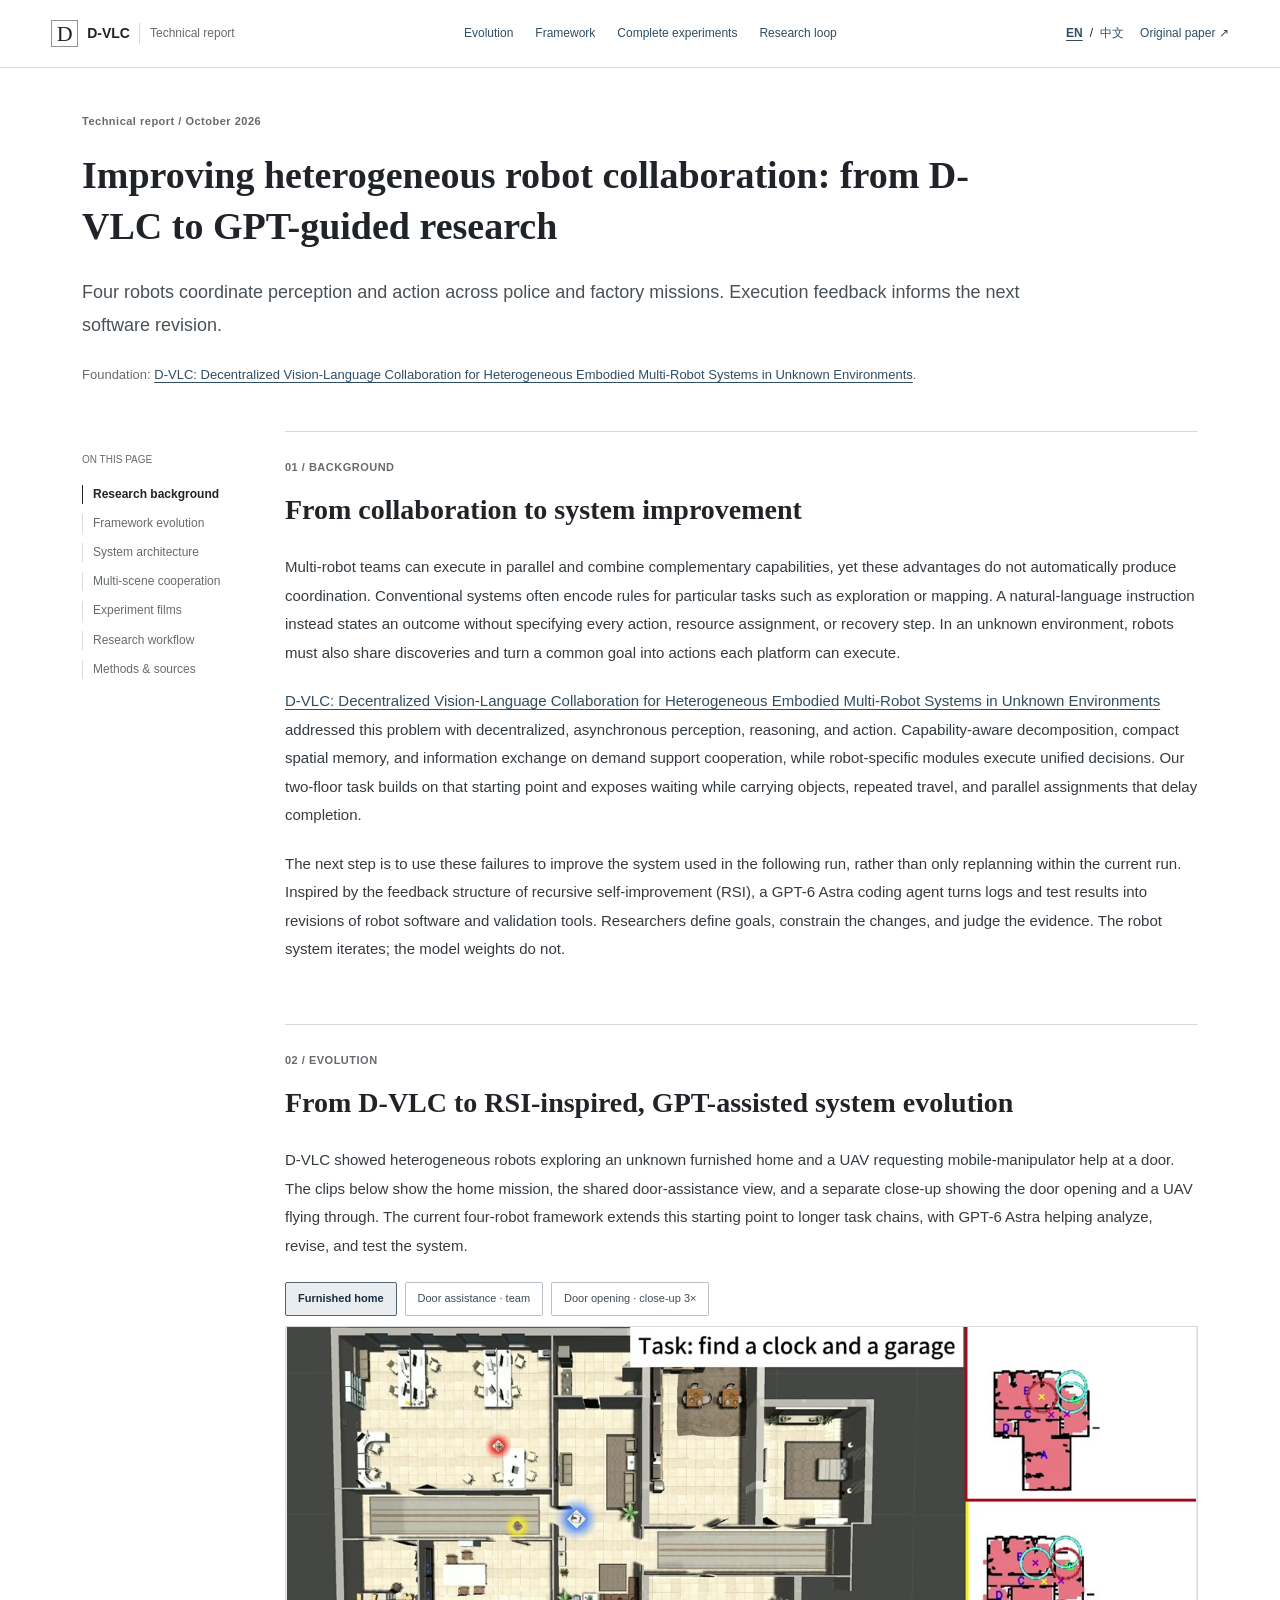
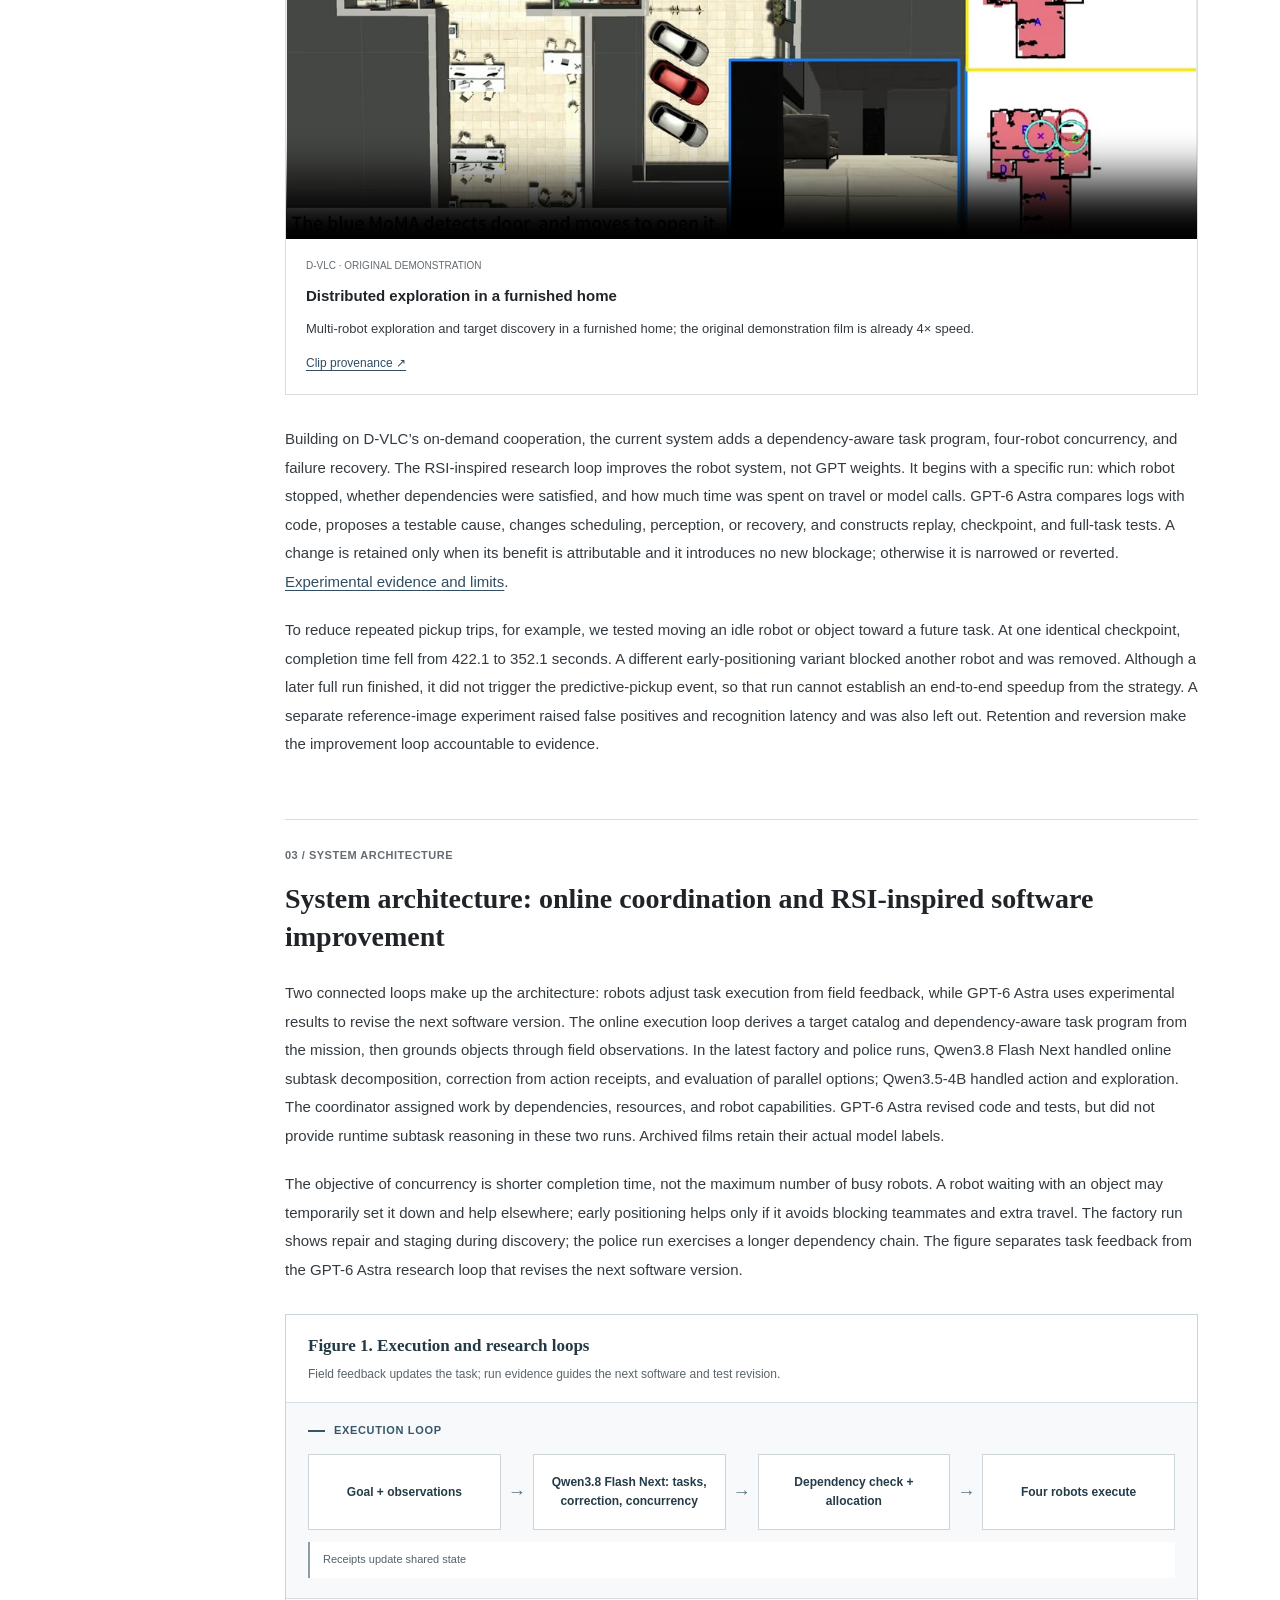
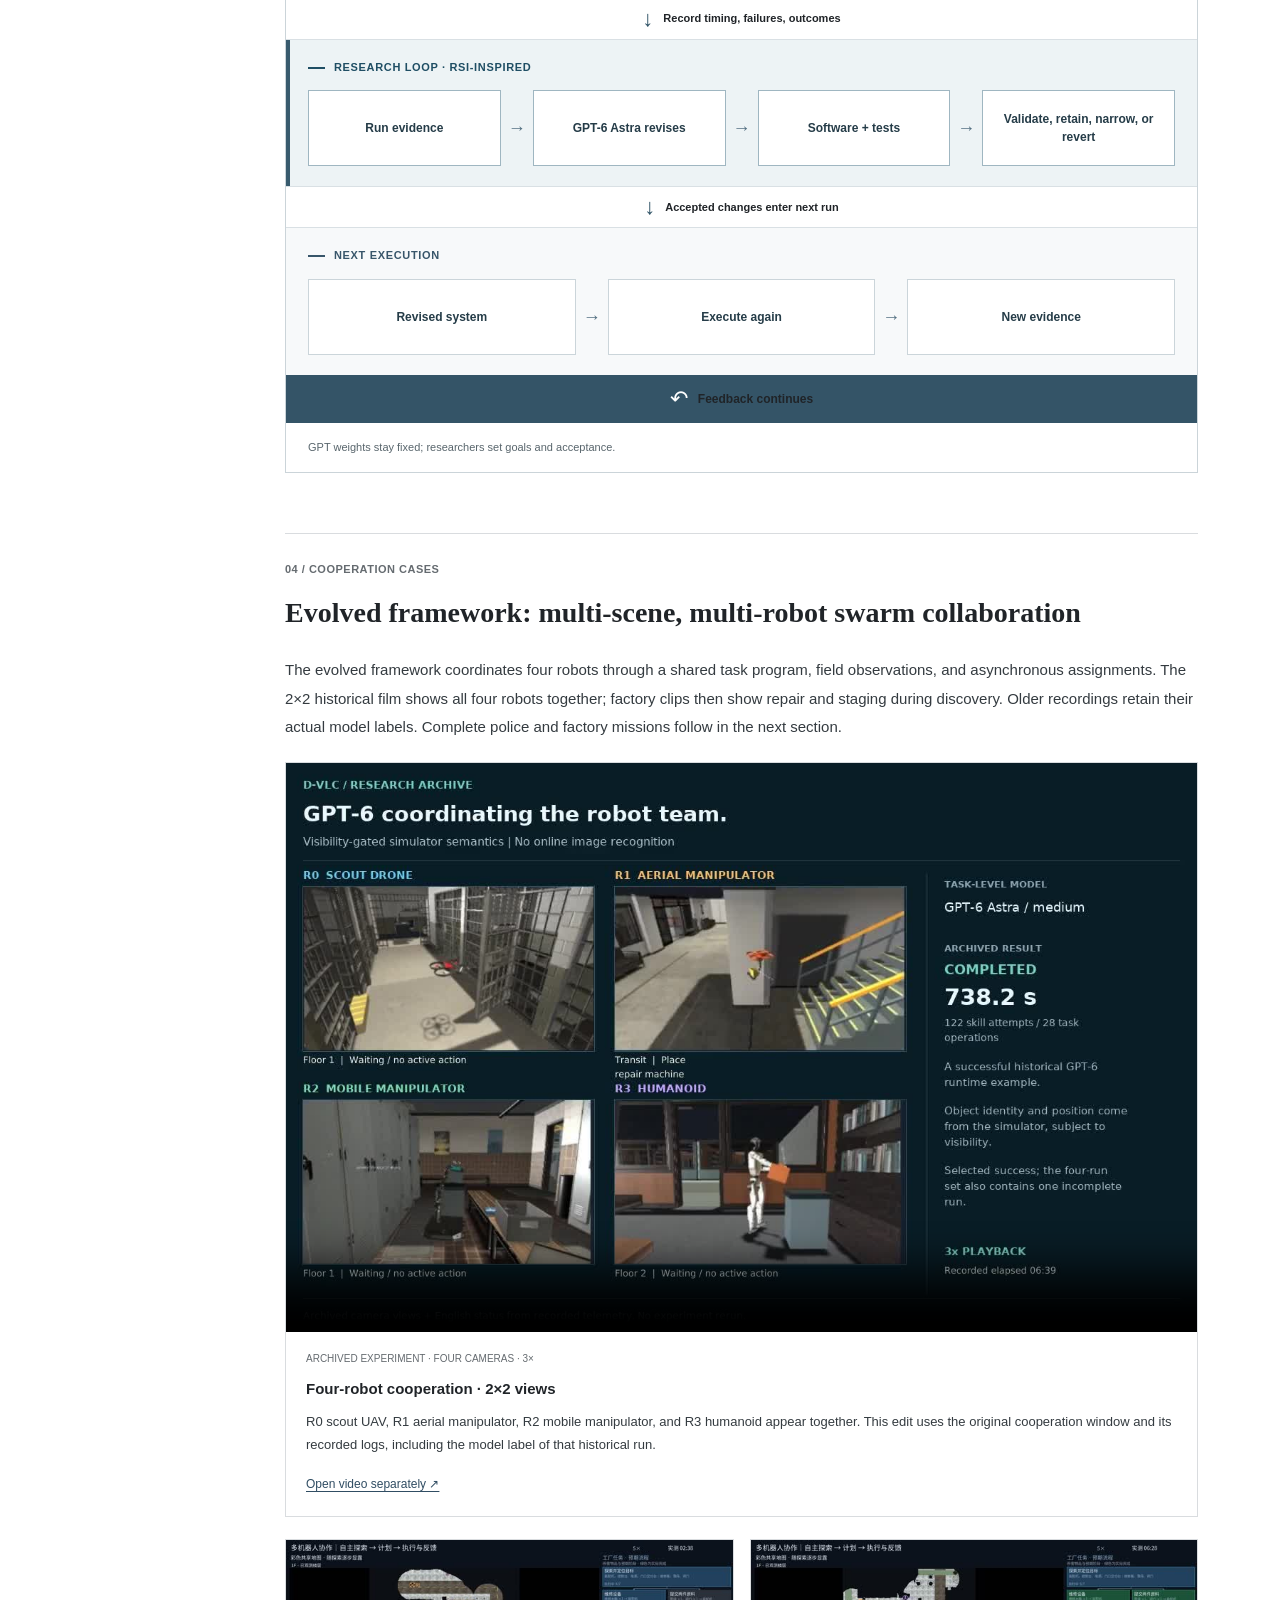
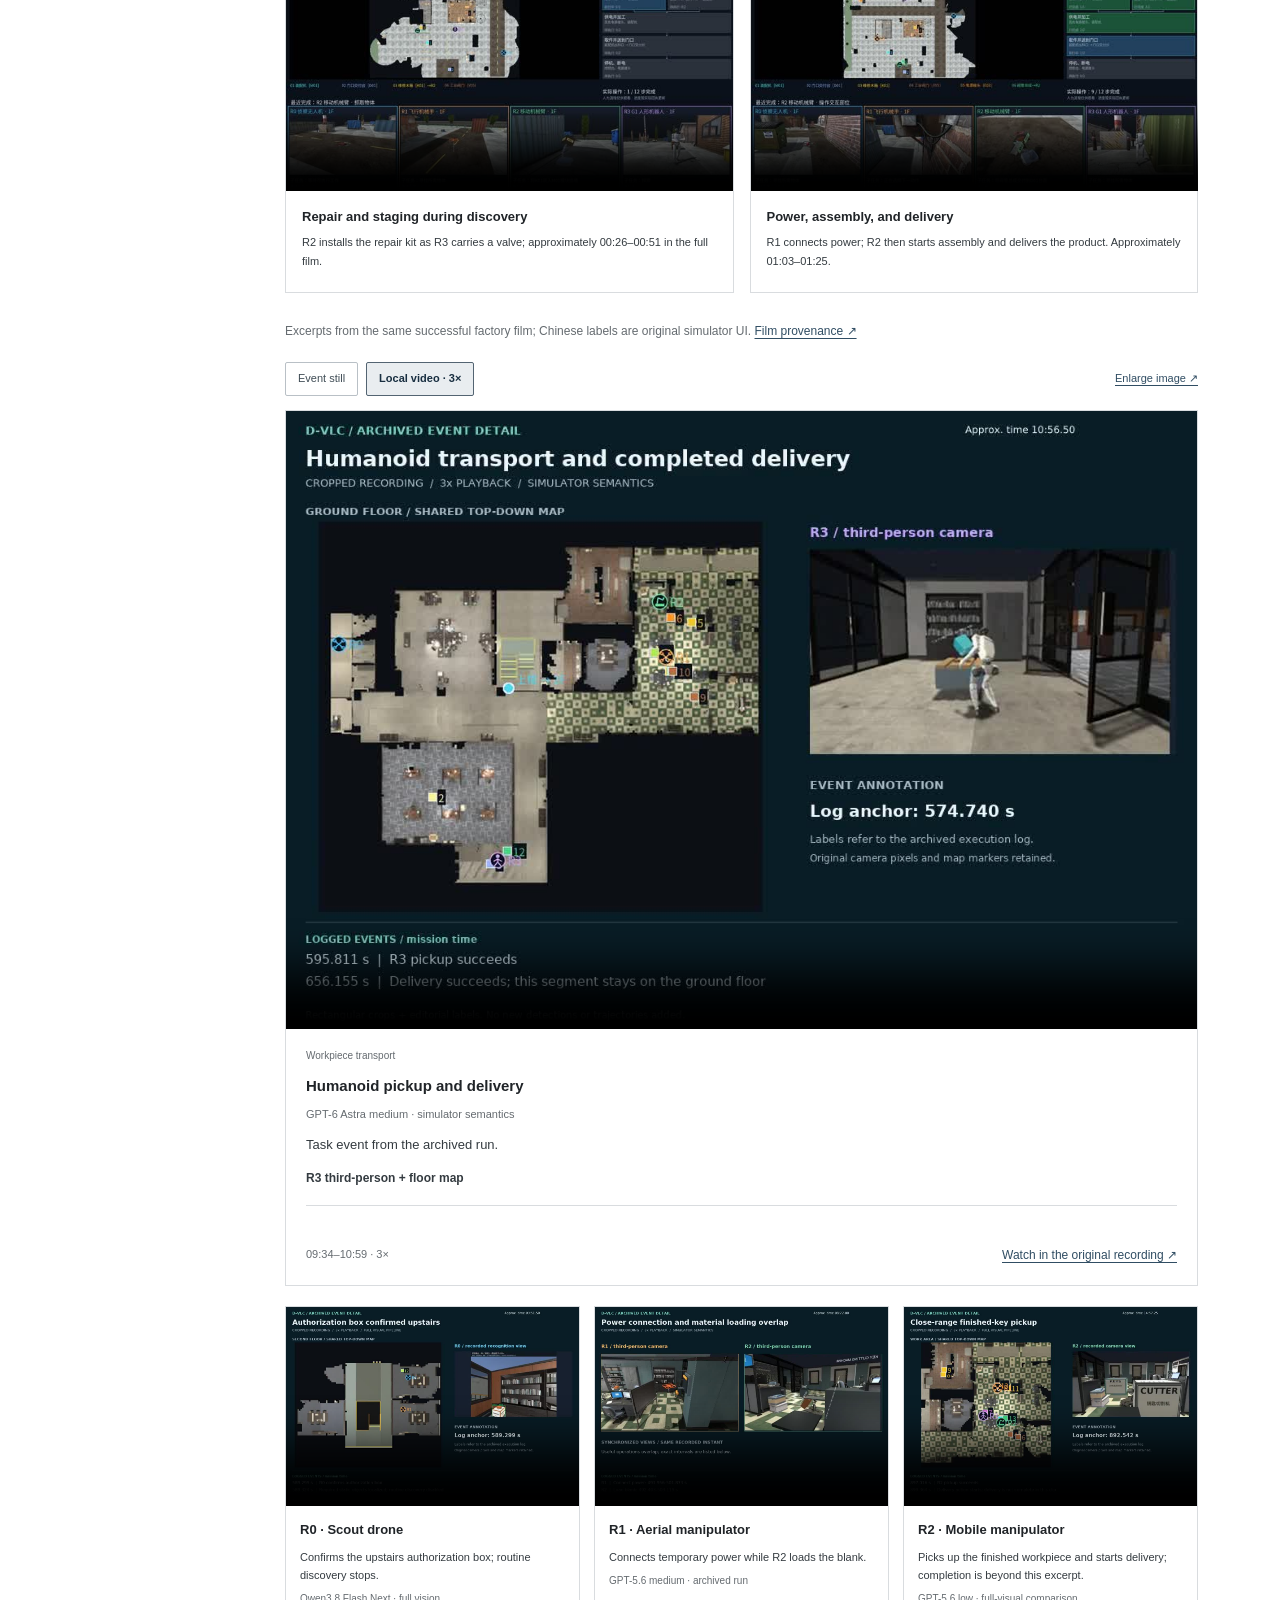
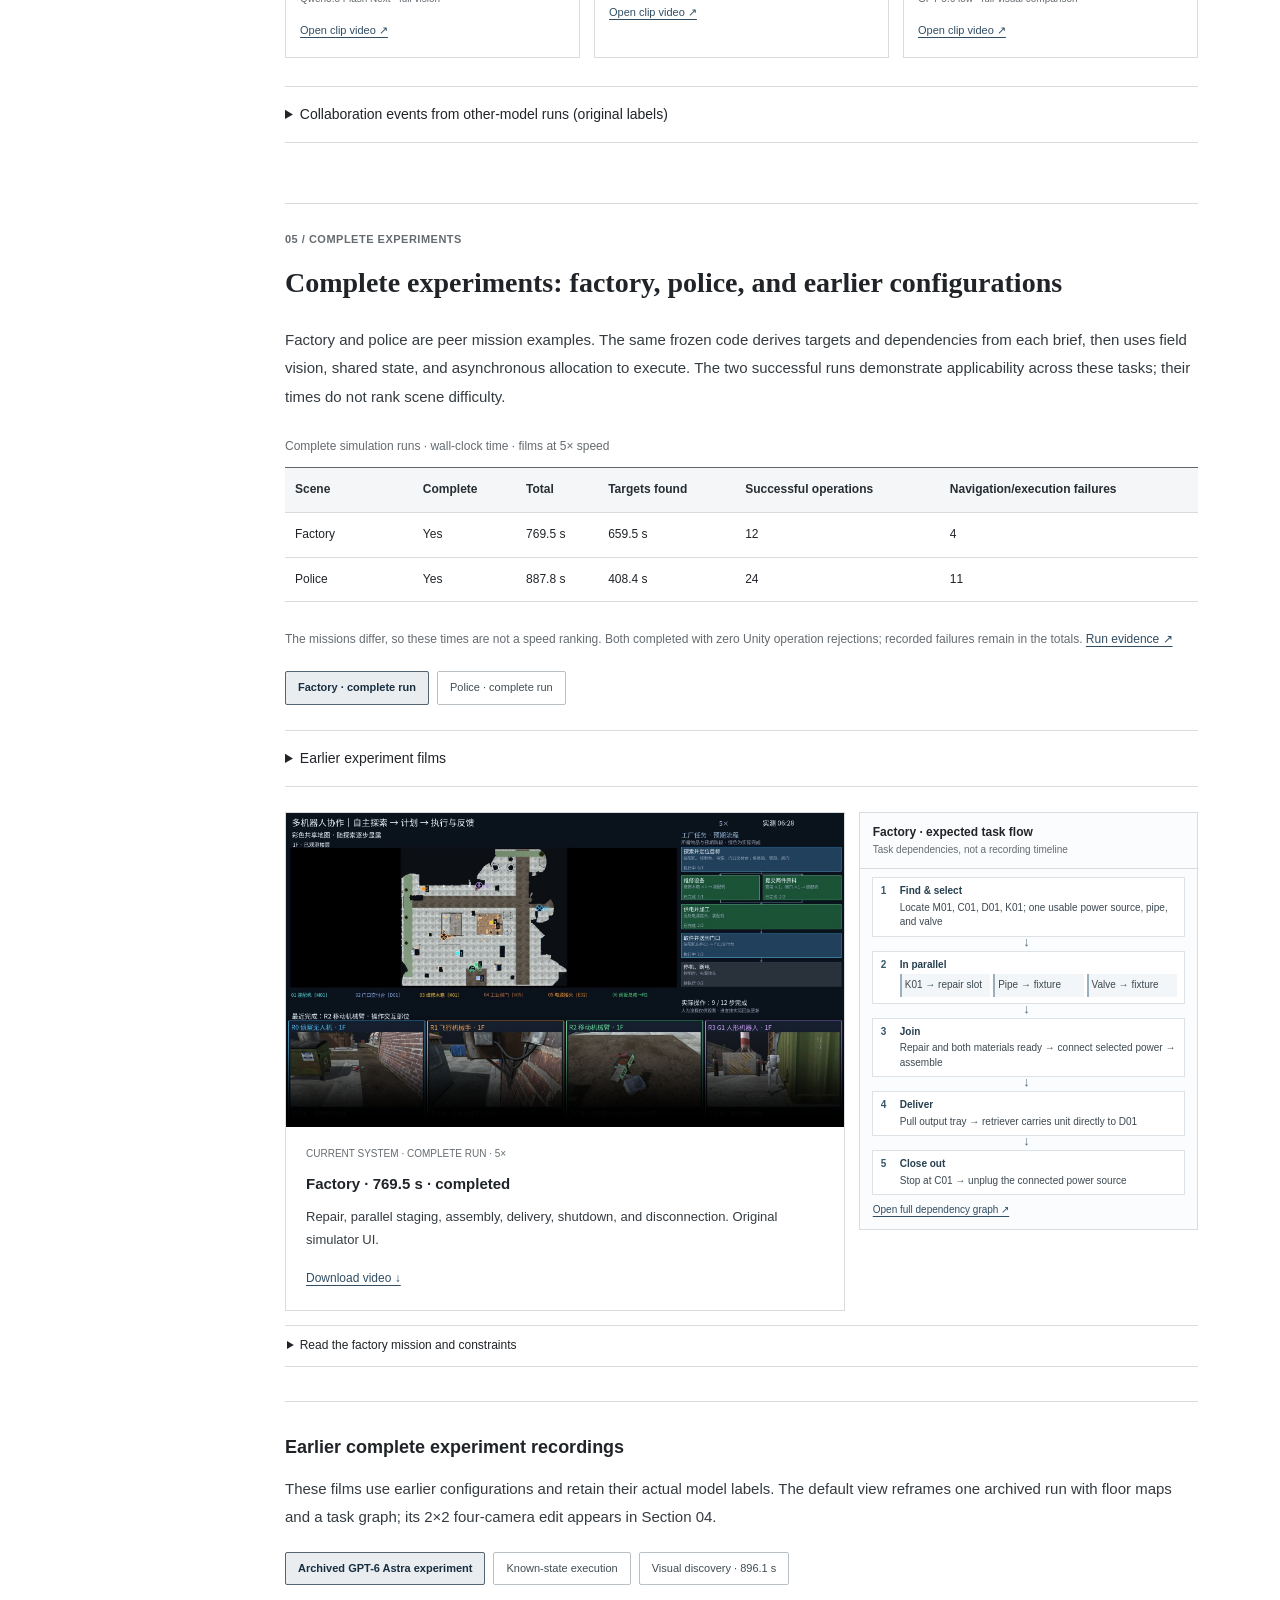
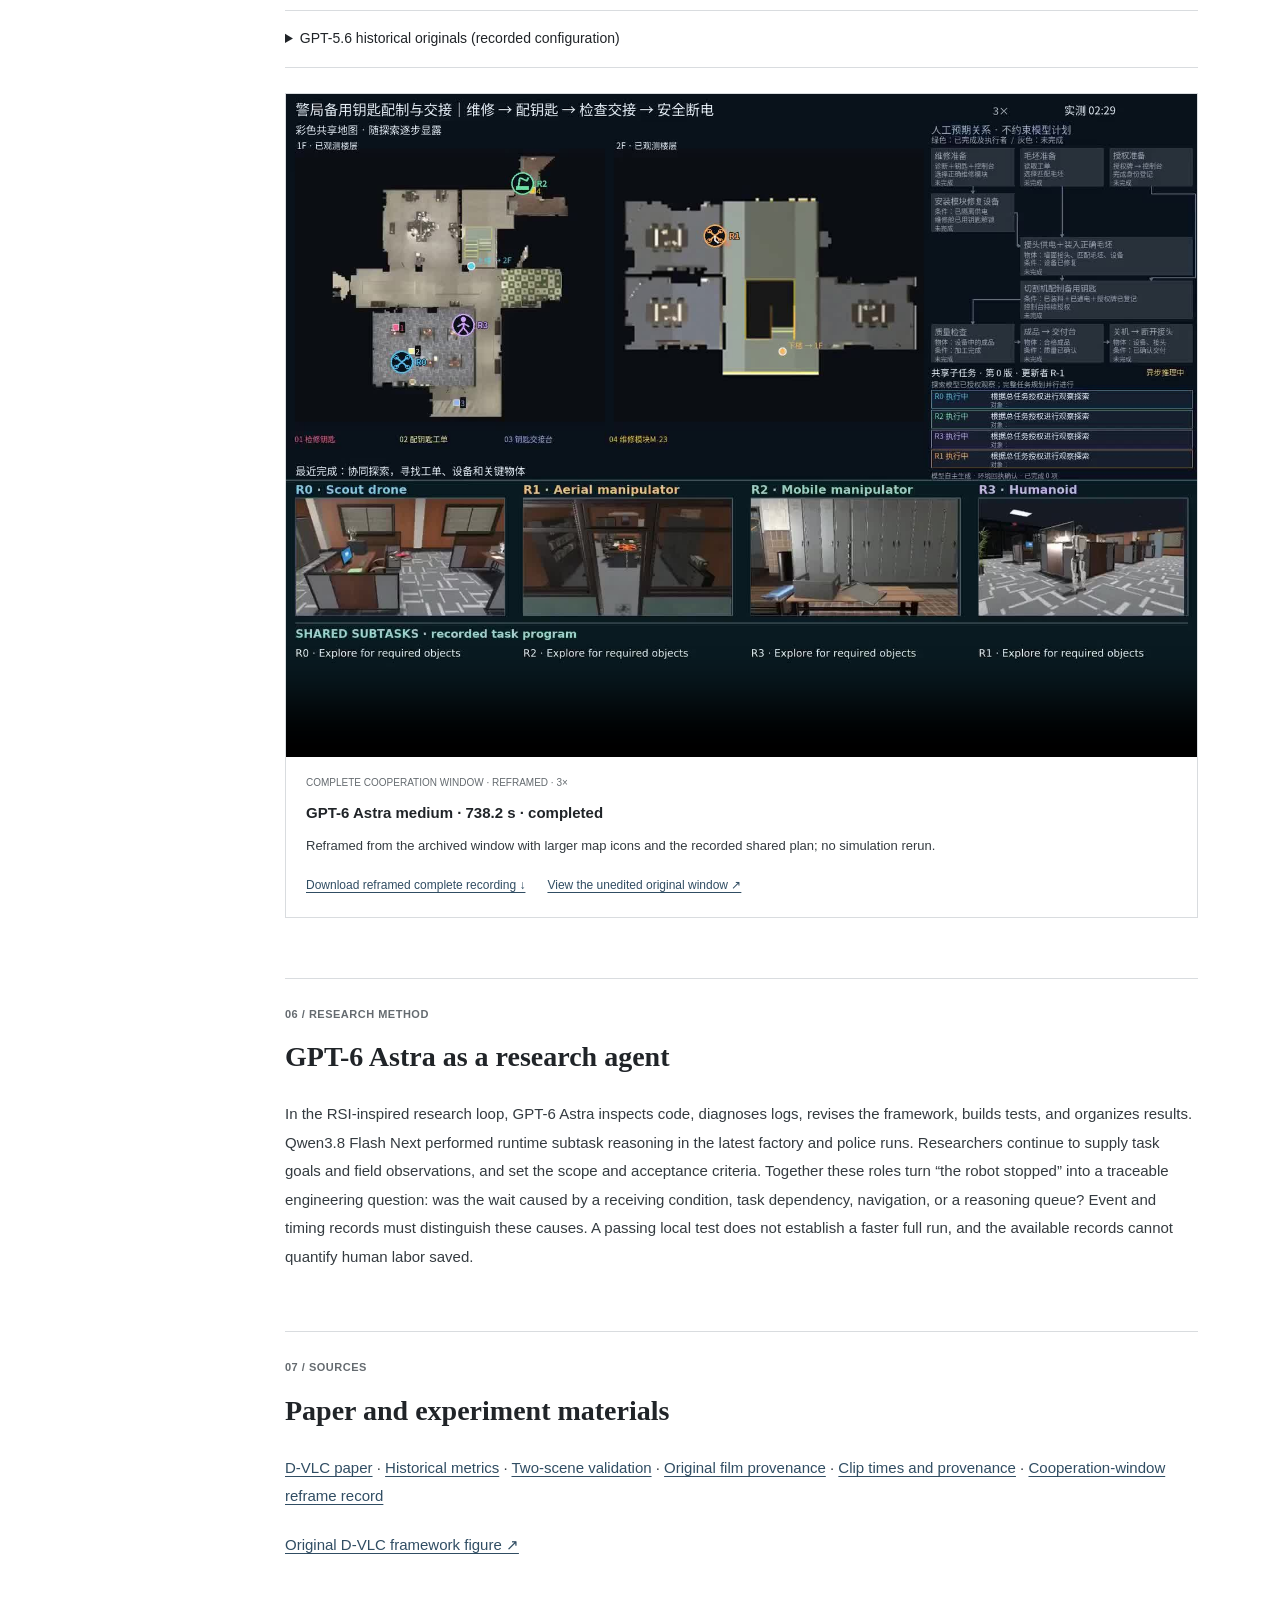
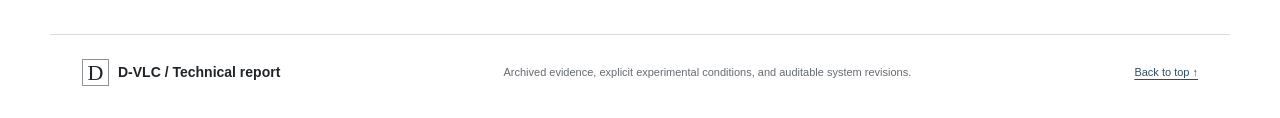
==== commit 1543c303: "Merge complete mission and archived experiment sections" ====
--- a/index.html
+++ b/index.html
@@ -5,17 +5,17 @@
 <meta charset="utf-8"/><meta content="width=device-width,initial-scale=1" name="viewport"/>
 <title>Extending D-VLC Through GPT-Assisted Research</title>
 <meta content="From the original D-VLC framework to a GPT-assisted research loop for four-robot, two-floor collaboration. Architecture, successful police and factory runs, archived experiments, and auditable research iteration." name="description"/>
-<meta content="#123d3b" name="theme-color"/><link href="assets/favicon.svg" rel="icon" type="image/svg+xml"/><link href="style.css?v=10" rel="stylesheet"/>
+<meta content="#123d3b" name="theme-color"/><link href="assets/favicon.svg" rel="icon" type="image/svg+xml"/><link href="style.css?v=11" rel="stylesheet"/>
 <link href="index.html" hreflang="en" rel="alternate"/><link href="zh.html" hreflang="zh-CN" rel="alternate"/></head>
 <body>
-<header class="masthead"><a class="brand" href="#top"><span class="brand-icon">D</span> D-VLC <span class="brand-sub">Technical report</span></a><nav aria-label="Main navigation"><a href="#evolution">Evolution</a><a href="#framework">Framework</a><a href="#demos">Experiments</a><a href="#research">Research loop</a></nav><div class="header-links"><div aria-label="Language / 语言" class="language-switch"><a aria-current="page" href="index.html" lang="en">EN</a><span>/</span><a href="zh.html" lang="zh-CN">中文</a></div><a class="paper-link" href="https://arxiv.org/abs/2607.29009" rel="noreferrer" target="_blank">Original paper ↗</a></div></header>
+<header class="masthead"><a class="brand" href="#top"><span class="brand-icon">D</span> D-VLC <span class="brand-sub">Technical report</span></a><nav aria-label="Main navigation"><a href="#evolution">Evolution</a><a href="#framework">Framework</a><a href="#demos">Complete experiments</a><a href="#research">Research loop</a></nav><div class="header-links"><div aria-label="Language / 语言" class="language-switch"><a aria-current="page" href="index.html" lang="en">EN</a><span>/</span><a href="zh.html" lang="zh-CN">中文</a></div><a class="paper-link" href="https://arxiv.org/abs/2607.29009" rel="noreferrer" target="_blank">Original paper ↗</a></div></header>
 <main id="top">
 <section class="hero wrap">
 <div class="eyebrow"><span class="dot"></span> Technical report / October 2026</div>
 <h1>Improving heterogeneous robot collaboration: from D-VLC to GPT-guided research</h1>
 <div class="hero-bottom"><p class="dek">Four robots coordinate perception and action across police and factory missions. Execution feedback informs the next software revision.</p></div><p class="foundation-citation">Foundation: <a href="https://arxiv.org/abs/2607.29009">D-VLC: Decentralized Vision-Language Collaboration for Heterogeneous Embodied Multi-Robot Systems in Unknown Environments</a>.</p>
 </section>
-<div class="article-layout wrap"><aside class="contents"><span>ON THIS PAGE</span><a href="#question">Research background</a><a href="#evolution">Framework evolution</a><a href="#framework">System architecture</a><a href="#highlights">Multi-scene cooperation</a><a href="#demos">Experiment films</a><a href="#archive">Archived cooperation window</a><a href="#research">Research workflow</a><a href="#sources">Methods &amp; sources</a></aside>
+<div class="article-layout wrap"><aside class="contents"><span>ON THIS PAGE</span><a href="#question">Research background</a><a href="#evolution">Framework evolution</a><a href="#framework">System architecture</a><a href="#highlights">Multi-scene cooperation</a><a href="#demos">Experiment films</a><a href="#research">Research workflow</a><a href="#sources">Methods &amp; sources</a></aside>
 <article>
 <section class="prose" id="question"><div class="section-number">01 / BACKGROUND</div><h2>From collaboration to system improvement</h2><p>Multi-robot teams can execute in parallel and combine complementary capabilities, yet these advantages do not automatically produce coordination. Conventional systems often encode rules for particular tasks such as exploration or mapping. A natural-language instruction instead states an outcome without specifying every action, resource assignment, or recovery step. In an unknown environment, robots must also share discoveries and turn a common goal into actions each platform can execute.</p><p><a href="https://arxiv.org/abs/2607.29009">D-VLC: Decentralized Vision-Language Collaboration for Heterogeneous Embodied Multi-Robot Systems in Unknown Environments</a> addressed this problem with decentralized, asynchronous perception, reasoning, and action. Capability-aware decomposition, compact spatial memory, and information exchange on demand support cooperation, while robot-specific modules execute unified decisions. Our two-floor task builds on that starting point and exposes waiting while carrying objects, repeated travel, and parallel assignments that delay completion.</p><p>The next step is to use these failures to improve the system used in the following run, rather than only replanning within the current run. Inspired by the feedback structure of recursive self-improvement (RSI), a GPT-6 Astra coding agent turns logs and test results into revisions of robot software and validation tools. Researchers define goals, constrain the changes, and judge the evidence. The robot system iterates; the model weights do not.</p></section>
 <section id="evolution"><div class="section-number">02 / EVOLUTION</div><h2>From D-VLC to RSI-inspired, GPT-assisted system evolution</h2><p>D-VLC showed heterogeneous robots exploring an unknown furnished home and a UAV requesting mobile-manipulator help at a door. The clips below show the home mission, the shared door-assistance view, and a separate close-up showing the door opening and a UAV flying through. The current four-robot framework extends this starting point to longer task chains, with GPT-6 Astra helping analyze, revise, and test the system.</p><div class="origin-gallery"><div class="demo-tabs origin-tabs" role="group" aria-label="Original D-VLC demonstration clips"><button aria-pressed="true" class="active" data-origin="home" type="button">Furnished home</button><button aria-pressed="false" class="" data-origin="door-team" type="button">Door assistance · team</button><button aria-pressed="false" class="" data-origin="door-closeup" type="button">Door opening · close-up 3×</button></div><figure class="video-figure origin-feature"><video id="origin-video" aria-label="Distributed exploration in a furnished home" controls playsinline preload="metadata" poster="assets/dvlc/home-exploration-poster.jpg" src="assets/dvlc/home-exploration-4x.mp4"></video><figcaption><span class="experiment-tag">D-VLC · ORIGINAL DEMONSTRATION</span><strong id="origin-title">Distributed exploration in a furnished home</strong><p id="origin-description">Multi-robot exploration and target discovery in a furnished home; the original demonstration film is already 4× speed.</p><a href="assets/dvlc/provenance.json">Clip provenance ↗</a></figcaption></figure></div><p>Building on D-VLC’s on-demand cooperation, the current system adds a dependency-aware task program, four-robot concurrency, and failure recovery. The RSI-inspired research loop improves the robot system, not GPT weights. It begins with a specific run: which robot stopped, whether dependencies were satisfied, and how much time was spent on travel or model calls. GPT-6 Astra compares logs with code, proposes a testable cause, changes scheduling, perception, or recovery, and constructs replay, checkpoint, and full-task tests. A change is retained only when its benefit is attributable and it introduces no new blockage; otherwise it is narrowed or reverted. <a href="assets/evidence.json">Experimental evidence and limits</a>.</p><p>To reduce repeated pickup trips, for example, we tested moving an idle robot or object toward a future task. At one identical checkpoint, completion time fell from 422.1 to 352.1 seconds. A different early-positioning variant blocked another robot and was removed. Although a later full run finished, it did not trigger the predictive-pickup event, so that run cannot establish an end-to-end speedup from the strategy. A separate reference-image experiment raised false positives and recognition latency and was also left out. Retention and reversion make the improvement loop accountable to evidence.</p></section>
@@ -29,9 +29,9 @@
 <div class="cycle-recurrence"><span aria-hidden="true">↶</span><strong>Feedback continues</strong></div>
 <p class="figure-note">GPT weights stay fixed; researchers set goals and acceptance.</p>
 </figure></section>
-<section id="highlights"><div class="section-number">04 / COOPERATION CASES</div><h2>Evolved framework: multi-scene, multi-robot swarm collaboration</h2><p>The evolved framework coordinates four robots through a shared task program, field observations, and asynchronous assignments. The 2×2 historical film shows all four robots together; factory clips then show repair and staging during discovery. Older recordings retain their actual model labels. Complete police and factory missions follow in the next section.</p><figure class="video-figure four-camera-feature"><video aria-label="Four robot third-person cameras in a 2×2 archived film" controls playsinline preload="metadata" poster="assets/gpt6-semantic.jpg?v=3" src="assets/gpt6-semantic.mp4?v=3"></video><figcaption><span class="experiment-tag">ARCHIVED EXPERIMENT · FOUR CAMERAS · 3×</span><strong>Four-robot cooperation · 2×2 views</strong><p>R0 scout UAV, R1 aerial manipulator, R2 mobile manipulator, and R3 humanoid appear together. This edit uses the original cooperation window and its recorded logs, including the model label of that historical run.</p><a href="assets/gpt6-semantic.mp4?v=3" target="_blank" rel="noopener">Open video separately ↗</a></figcaption></figure><div class="scene-clips"><figure class="video-figure"><video controls playsinline preload="none" poster="assets/scenes/factory-32.jpg" src="assets/scenes/factory-repair-and-staging.mp4" aria-label="Factory repair and staging clip"></video><figcaption><strong>Repair and staging during discovery</strong><p>R2 installs the repair kit as R3 carries a valve; approximately 00:26–00:51 in the full film.</p></figcaption></figure><figure class="video-figure"><video controls playsinline preload="none" poster="assets/scenes/factory-78.jpg" src="assets/scenes/factory-power-and-delivery.mp4" aria-label="Factory power, assembly and delivery clip"></video><figcaption><strong>Power, assembly, and delivery</strong><p>R1 connects power; R2 then starts assembly and delivers the product. Approximately 01:03–01:25.</p></figcaption></figure></div><p class="figure-note">Excerpts from the same successful factory film; Chinese labels are original simulator UI. <a href="assets/scenes/evidence.json">Film provenance ↗</a></p><div aria-label="Detail view mode" class="focus-controls" role="group"><button aria-pressed="false" data-focus-mode="still" type="button">Event still</button><button aria-pressed="true" class="selected" data-focus-mode="video" type="button">Local video · 3×</button><a href="assets/focus/humanoid-delivery.jpg" id="highlight-fullsize" target="_blank">Enlarge image ↗</a></div><figure class="video-figure highlight-feature"><img alt="R3 third-person view and ground-floor map" height="760" hidden id="highlight-still" src="assets/focus/humanoid-delivery.jpg" width="1120"/><video aria-label="Selected highlight" controls="" id="highlight-video" playsinline="" poster="assets/focus/humanoid-delivery.jpg" preload="none" src="assets/focus/humanoid-delivery.mp4"></video><figcaption aria-live="polite"><span class="experiment-tag" id="highlight-tag">Workpiece transport</span><strong id="highlight-title">Humanoid pickup and delivery</strong><span class="clip-source" id="highlight-run">GPT-6 Astra medium · simulator semantics</span><p id="highlight-description">Task event from the archived run.</p><p class="view-label" id="highlight-view">R3 third-person + floor map</p><ol class="event-ledger" id="highlight-events"></ol><div class="clip-meta"><span id="highlight-time">09:34–10:59 · 3×</span><a data-context="humanoid-delivery" href="#archive" id="highlight-context">Watch in the original recording ↗</a></div></figcaption></figure><div class="robot-video-grid" aria-label="Clips from the other three robots"><figure class="video-figure robot-clip"><video aria-label="R0 · Scout drone · Confirms the upstairs authorization box; routine discovery stops." controls playsinline preload="none" poster="assets/focus/recognition-authorization.jpg" src="assets/focus/recognition-authorization.mp4"></video><figcaption><strong>R0 · Scout drone</strong><p>Confirms the upstairs authorization box; routine discovery stops.</p><span class="clip-source">Qwen3.8 Flash Next · full vision</span><a href="assets/focus/recognition-authorization.mp4" target="_blank" rel="noopener">Open clip video ↗</a></figcaption></figure><figure class="video-figure robot-clip"><video aria-label="R1 · Aerial manipulator · Connects temporary power while R2 loads the blank." controls playsinline preload="none" poster="assets/focus/power-and-loading.jpg" src="assets/focus/power-and-loading.mp4"></video><figcaption><strong>R1 · Aerial manipulator</strong><p>Connects temporary power while R2 loads the blank.</p><span class="clip-source">GPT-5.6 medium · archived run</span><a href="assets/focus/power-and-loading.mp4" target="_blank" rel="noopener">Open clip video ↗</a></figcaption></figure><figure class="video-figure robot-clip"><video aria-label="R2 · Mobile manipulator · Picks up the finished workpiece and starts delivery; completion is beyond this excerpt." controls playsinline preload="none" poster="assets/focus/close-pickup.jpg" src="assets/focus/close-pickup.mp4"></video><figcaption><strong>R2 · Mobile manipulator</strong><p>Picks up the finished workpiece and starts delivery; completion is beyond this excerpt.</p><span class="clip-source">GPT-5.6 low · full-visual comparison</span><a href="assets/focus/close-pickup.mp4" target="_blank" rel="noopener">Open clip video ↗</a></figcaption></figure></div><details><summary>Collaboration events from other-model runs (original labels)</summary><div class="highlight-grid"><button aria-pressed="false" class="highlight-card" data-highlight="parallel-repair"><img alt="Synchronized R1 and R3 third-person views" loading="lazy" src="assets/focus/parallel-repair.jpg"/><span>Concurrent repair preparation</span><strong>Overlapping compartment access and module retrieval</strong><small>Synchronized R1 and R3 third-person views</small></button><button aria-pressed="false" class="highlight-card" data-highlight="power-and-loading"><img alt="Synchronized R1 and R2 third-person views" loading="lazy" src="assets/focus/power-and-loading.jpg"/><span>Concurrent production preparation</span><strong>Temporary power connection and blank loading</strong><small>Synchronized R1 and R2 third-person views</small></button><button aria-pressed="false" class="highlight-card" data-highlight="close-pickup"><img alt="R2 recorded camera and work-area map" loading="lazy" src="assets/focus/close-pickup.jpg"/><span>Close-range manipulation</span><strong>Workpiece pickup and delivery initiation</strong><small>R2 recorded camera and work-area map</small></button></div></details></section><section id="demos"><span id="multi-scene" class="fragment-alias" aria-hidden="true"></span><div class="section-number">05 / EXPERIMENT FILMS</div><h2>Four-robot collaboration across two missions</h2><p>Factory and police are peer mission examples. The same frozen code derives targets and dependencies from each brief, then uses field vision, shared state, and asynchronous allocation to execute. The two successful runs demonstrate applicability across these tasks; their times do not rank scene difficulty.</p><div class="table-scroll"><table class="scene-table"><caption>Complete simulation runs · wall-clock time · films at 5× speed</caption><thead><tr><th>Scene</th><th>Complete</th><th>Total</th><th>Targets found</th><th>Successful operations</th><th>Navigation/execution failures</th></tr></thead><tbody><tr><td>Factory</td><td>Yes</td><td>769.5 s</td><td>659.5 s</td><td>12</td><td>4</td></tr><tr><td>Police</td><td>Yes</td><td>887.8 s</td><td>408.4 s</td><td>24</td><td>11</td></tr></tbody></table></div><p class="scene-note">The missions differ, so these times are not a speed ranking. Both completed with zero Unity operation rejections; recorded failures remain in the totals. <a href="assets/scenes/evidence.json">Run evidence ↗</a></p><div aria-label="Choose experiment" class="demo-tabs" role="group"><button aria-pressed="true" class="active" data-demo="factory">Factory · complete run</button><button aria-pressed="false" data-demo="police">Police · complete run</button></div><details><summary>Earlier experiment films</summary><div class="demo-tabs"><button aria-pressed="false" data-demo="gpt6-semantic">Archived GPT-6 Astra experiment</button><button aria-pressed="false" data-demo="known-state">Known-state checkpoint</button><button aria-pressed="false" data-demo="gpt56-semantic">Fast GPT execution</button><button aria-pressed="false" data-demo="gpt56-visual">Full visual pipeline</button></div></details><div class="mission-showcase"><figure class="video-figure"><video aria-label="Factory complete run at five times speed" class="current-scene" controls id="experiment-video" playsinline poster="assets/scenes/factory-poster.jpg" preload="metadata" src="assets/scenes/factory-full-5x.mp4"></video><figcaption><span class="experiment-tag" id="demo-tag">CURRENT SYSTEM · COMPLETE RUN · 5×</span><strong id="demo-title">Factory · 769.5 s · completed</strong><p id="demo-description">Repair, parallel staging, assembly, delivery, shutdown, and disconnection. Original simulator UI.</p><a download href="assets/scenes/factory-full-5x.mp4" id="demo-download">Download video ↓</a></figcaption></figure><aside class="mission-flow-side"><figure class="compact-flow" data-mission-panel="factory" aria-label="Factory · expected task flow"><figcaption><strong>Factory · expected task flow</strong><span>Task dependencies, not a recording timeline</span></figcaption><ol class="flow-steps"><li><b>Find & select</b><span>Locate M01, C01, D01, K01; one usable power source, pipe, and valve</span></li><li><b>In parallel</b><div class="flow-parallel"><span>K01 → repair slot</span><span>Pipe → fixture</span><span>Valve → fixture</span></div></li><li><b>Join</b><span>Repair and both materials ready → connect selected power → assemble</span></li><li><b>Deliver</b><span>Pull output tray → retriever carries unit directly to D01</span></li><li><b>Close out</b><span>Stop at C01 → unplug the connected power source</span></li></ol><a href="assets/scenes/factory-flow-en.svg" target="_blank" rel="noopener">Open full dependency graph ↗</a></figure><figure class="compact-flow" data-mission-panel="police" hidden aria-label="Police · expected task flow"><figcaption><strong>Police · expected task flow</strong><span>Task dependencies, not a recording timeline</span></figcaption><ol class="flow-steps"><li><b>Find & select</b><span>Read ORDER for blank; diagnose CUTTER for module</span></li><li><b>In parallel</b><div class="flow-parallel"><span>Confirm isolation → KEY opens hatch → module → blank</span><span>PERMIT → CONTROL registration</span></div></li><li><b>Join</b><span>Connect POWER; order, repair, blank, power, and permit ready</span></li><li><b>Two robots</b><span>Robot A holds authorization while B starts; release after success</span></li><li><b>Deliver & close</b><span>Inspect KEYS → deliver → stop at CONTROL → unplug</span></li></ol><a href="assets/scenes/police-flow-en.svg" target="_blank" rel="noopener">Open full dependency graph ↗</a></figure></aside></div><div class="mission-briefs"><div class="mission-brief" data-brief-panel="factory"><details class="mission-text"><summary>Read the factory mission and constraints</summary><div class="detail-body"><p>Explore the idle factory together, repair assembly machine M01, make a valve–pipe unit, and deliver it to D01 just inside the main gate. Finish by shutting down and disconnecting power. Identify seven target categories: M01, C01, D01, K01, one of E01/E02/E03, one of P01/P02/PIPE03/P04, and one of V01–V05. One usable item per alternative class is enough; the other locations are unknown.</p><p>M01 starts isolated with its repair hatch open, and power is disconnected. Install the whole K01 replacement kit in the repair slot; put a pipe and a valve into their respective staging fixtures. Repair and both staging branches may proceed during exploration without waiting for one another. Connect power and begin assembly only after all three are complete. </p><p>Pulling the output tray places the finished unit in the retriever’s hand; that robot delivers directly to D01 without another search or pickup. Then shut down at C01 and unplug the connector actually used. Robots assign work from capabilities and field feedback.</p></div></details></div><div class="mission-brief" data-brief-panel="police" hidden><details class="mission-text"><summary>Read the police mission and constraints</summary><div class="detail-body"><p>Explore the police station together, repair the broken key cutter, make a batch of spare keys from the work order, inspect them, and deliver accepted keys to the handoff desk. Finish by shutting down and disconnecting power. Surface labels are ORDER, CUTTER, CONTROL, KEY, PERMIT, POWER, DELIVERY, and KEYS. Candidate repair modules are M-17/M-23/M-41 and blanks are B-AL/B-CU. The field diagnosis selects the module; the work order selects the blank. Their locations are unknown.</p><p>POWER starts disconnected, so there is no initial unplug step. Confirm isolation before repair; insert KEY, turn the lock, and open the service hatch. Replace the matching module, load the matching blank, then connect power. PERMIT can be brought to CONTROL and registered in parallel.</p><p>After the order is read, repair and blank loading are complete, power is connected, and the permit is registered, one robot must continuously hold the authorization button while another starts CUTTER. Release only after startup succeeds. Inspect the produced KEYS; take and deliver them only if they pass. After delivery, shut down at CONTROL and finally unplug POWER. Robots choose roles from capabilities and field feedback.</p></div></details></div></div></section><section id="archive"><div class="section-number">06 / COMPLETE FILM</div><h2>Archived cooperation window</h2><p>Section 04 shows the four third-person cameras in a 2×2 historical film. This version of the same run retains the floor maps and task graph, enlarges the map icons, and places recorded shared subtasks beneath the robot views. These historical experiments do not represent the runtime model configuration of the latest police and factory runs.</p><div aria-label="Choose original recording" class="demo-tabs" role="group"><button aria-pressed="true" class="active" data-archive="gpt6-semantic">Archived GPT-6 Astra experiment</button><button aria-pressed="false" class="" data-archive="known-state">Known-state execution</button><button aria-pressed="false" class="" data-archive="predictive">Visual discovery · 896.1 s</button></div><details><summary>GPT-5.6 historical originals (recorded configuration)</summary><div class="demo-tabs"><button aria-pressed="false" class="" data-archive="gpt56-semantic">GPT-5.6 · fast execution</button><button aria-pressed="false" class="" data-archive="gpt56-visual">GPT-5.6 · full vision</button></div></details><figure class="video-figure archive-feature reframed"><video aria-label="COMPLETE COOPERATION WINDOW · REFRAMED · 3×" controls="" id="archive-video" playsinline="" poster="assets/archive/gpt6-semantic-reframed-en-3x.jpg?v=5" preload="none" src="assets/archive/gpt6-semantic-reframed-en-3x.mp4?v=5"></video><figcaption aria-live="polite"><span class="experiment-tag" id="archive-tag">COMPLETE COOPERATION WINDOW · REFRAMED · 3×</span><strong id="archive-title">GPT-6 Astra medium · 738.2 s · completed</strong><p id="archive-description">Reframed from the archived window with larger map icons and the recorded shared plan; no simulation rerun.</p><a download="" href="assets/archive/gpt6-semantic-reframed-en-3x.mp4?v=5" id="archive-download">Download reframed complete recording ↓</a><a href="assets/archive/gpt6-semantic-swarm-3x.mp4" id="archive-original">View the unedited original window ↗</a></figcaption></figure></section>
-<section id="research"><div class="section-number">07 / RESEARCH METHOD</div><h2>GPT-6 Astra as a research agent</h2><p>In the RSI-inspired research loop, GPT-6 Astra inspects code, diagnoses logs, revises the framework, builds tests, and organizes results. Qwen3.8 Flash Next performed runtime subtask reasoning in the latest factory and police runs. Researchers continue to supply task goals and field observations, and set the scope and acceptance criteria. Together these roles turn “the robot stopped” into a traceable engineering question: was the wait caused by a receiving condition, task dependency, navigation, or a reasoning queue? Event and timing records must distinguish these causes. A passing local test does not establish a faster full run, and the available records cannot quantify human labor saved.</p></section>
-<section id="sources"><div class="section-number">08 / SOURCES</div><h2>Paper and experiment materials</h2><p><a href="https://arxiv.org/abs/2607.29009">D-VLC paper</a> · <a href="assets/evidence.json">Historical metrics</a> · <a href="assets/scenes/evidence.json">Two-scene validation</a> · <a href="assets/archive/manifest.json">Original film provenance</a> · <a href="assets/focus/manifest.json">Clip times and provenance</a> · <a href="assets/gpt6-camera-remaster.json">Cooperation-window reframe record</a></p><p><a href="assets/paper/dvlc-figure-2.png">Original D-VLC framework figure ↗</a></p></section>
+<section id="highlights"><div class="section-number">04 / COOPERATION CASES</div><h2>Evolved framework: multi-scene, multi-robot swarm collaboration</h2><p>The evolved framework coordinates four robots through a shared task program, field observations, and asynchronous assignments. The 2×2 historical film shows all four robots together; factory clips then show repair and staging during discovery. Older recordings retain their actual model labels. Complete police and factory missions follow in the next section.</p><figure class="video-figure four-camera-feature"><video aria-label="Four robot third-person cameras in a 2×2 archived film" controls playsinline preload="metadata" poster="assets/gpt6-semantic.jpg?v=3" src="assets/gpt6-semantic.mp4?v=3"></video><figcaption><span class="experiment-tag">ARCHIVED EXPERIMENT · FOUR CAMERAS · 3×</span><strong>Four-robot cooperation · 2×2 views</strong><p>R0 scout UAV, R1 aerial manipulator, R2 mobile manipulator, and R3 humanoid appear together. This edit uses the original cooperation window and its recorded logs, including the model label of that historical run.</p><a href="assets/gpt6-semantic.mp4?v=3" target="_blank" rel="noopener">Open video separately ↗</a></figcaption></figure><div class="scene-clips"><figure class="video-figure"><video controls playsinline preload="none" poster="assets/scenes/factory-32.jpg" src="assets/scenes/factory-repair-and-staging.mp4" aria-label="Factory repair and staging clip"></video><figcaption><strong>Repair and staging during discovery</strong><p>R2 installs the repair kit as R3 carries a valve; approximately 00:26–00:51 in the full film.</p></figcaption></figure><figure class="video-figure"><video controls playsinline preload="none" poster="assets/scenes/factory-78.jpg" src="assets/scenes/factory-power-and-delivery.mp4" aria-label="Factory power, assembly and delivery clip"></video><figcaption><strong>Power, assembly, and delivery</strong><p>R1 connects power; R2 then starts assembly and delivers the product. Approximately 01:03–01:25.</p></figcaption></figure></div><p class="figure-note">Excerpts from the same successful factory film; Chinese labels are original simulator UI. <a href="assets/scenes/evidence.json">Film provenance ↗</a></p><div aria-label="Detail view mode" class="focus-controls" role="group"><button aria-pressed="false" data-focus-mode="still" type="button">Event still</button><button aria-pressed="true" class="selected" data-focus-mode="video" type="button">Local video · 3×</button><a href="assets/focus/humanoid-delivery.jpg" id="highlight-fullsize" target="_blank">Enlarge image ↗</a></div><figure class="video-figure highlight-feature"><img alt="R3 third-person view and ground-floor map" height="760" hidden id="highlight-still" src="assets/focus/humanoid-delivery.jpg" width="1120"/><video aria-label="Selected highlight" controls="" id="highlight-video" playsinline="" poster="assets/focus/humanoid-delivery.jpg" preload="none" src="assets/focus/humanoid-delivery.mp4"></video><figcaption aria-live="polite"><span class="experiment-tag" id="highlight-tag">Workpiece transport</span><strong id="highlight-title">Humanoid pickup and delivery</strong><span class="clip-source" id="highlight-run">GPT-6 Astra medium · simulator semantics</span><p id="highlight-description">Task event from the archived run.</p><p class="view-label" id="highlight-view">R3 third-person + floor map</p><ol class="event-ledger" id="highlight-events"></ol><div class="clip-meta"><span id="highlight-time">09:34–10:59 · 3×</span><a data-context="humanoid-delivery" href="#archive" id="highlight-context">Watch in the original recording ↗</a></div></figcaption></figure><div class="robot-video-grid" aria-label="Clips from the other three robots"><figure class="video-figure robot-clip"><video aria-label="R0 · Scout drone · Confirms the upstairs authorization box; routine discovery stops." controls playsinline preload="none" poster="assets/focus/recognition-authorization.jpg" src="assets/focus/recognition-authorization.mp4"></video><figcaption><strong>R0 · Scout drone</strong><p>Confirms the upstairs authorization box; routine discovery stops.</p><span class="clip-source">Qwen3.8 Flash Next · full vision</span><a href="assets/focus/recognition-authorization.mp4" target="_blank" rel="noopener">Open clip video ↗</a></figcaption></figure><figure class="video-figure robot-clip"><video aria-label="R1 · Aerial manipulator · Connects temporary power while R2 loads the blank." controls playsinline preload="none" poster="assets/focus/power-and-loading.jpg" src="assets/focus/power-and-loading.mp4"></video><figcaption><strong>R1 · Aerial manipulator</strong><p>Connects temporary power while R2 loads the blank.</p><span class="clip-source">GPT-5.6 medium · archived run</span><a href="assets/focus/power-and-loading.mp4" target="_blank" rel="noopener">Open clip video ↗</a></figcaption></figure><figure class="video-figure robot-clip"><video aria-label="R2 · Mobile manipulator · Picks up the finished workpiece and starts delivery; completion is beyond this excerpt." controls playsinline preload="none" poster="assets/focus/close-pickup.jpg" src="assets/focus/close-pickup.mp4"></video><figcaption><strong>R2 · Mobile manipulator</strong><p>Picks up the finished workpiece and starts delivery; completion is beyond this excerpt.</p><span class="clip-source">GPT-5.6 low · full-visual comparison</span><a href="assets/focus/close-pickup.mp4" target="_blank" rel="noopener">Open clip video ↗</a></figcaption></figure></div><details><summary>Collaboration events from other-model runs (original labels)</summary><div class="highlight-grid"><button aria-pressed="false" class="highlight-card" data-highlight="parallel-repair"><img alt="Synchronized R1 and R3 third-person views" loading="lazy" src="assets/focus/parallel-repair.jpg"/><span>Concurrent repair preparation</span><strong>Overlapping compartment access and module retrieval</strong><small>Synchronized R1 and R3 third-person views</small></button><button aria-pressed="false" class="highlight-card" data-highlight="power-and-loading"><img alt="Synchronized R1 and R2 third-person views" loading="lazy" src="assets/focus/power-and-loading.jpg"/><span>Concurrent production preparation</span><strong>Temporary power connection and blank loading</strong><small>Synchronized R1 and R2 third-person views</small></button><button aria-pressed="false" class="highlight-card" data-highlight="close-pickup"><img alt="R2 recorded camera and work-area map" loading="lazy" src="assets/focus/close-pickup.jpg"/><span>Close-range manipulation</span><strong>Workpiece pickup and delivery initiation</strong><small>R2 recorded camera and work-area map</small></button></div></details></section><section id="demos"><span id="multi-scene" class="fragment-alias" aria-hidden="true"></span><div class="section-number">05 / COMPLETE EXPERIMENTS</div><h2>Complete experiments: factory, police, and earlier configurations</h2><p>Factory and police are peer mission examples. The same frozen code derives targets and dependencies from each brief, then uses field vision, shared state, and asynchronous allocation to execute. The two successful runs demonstrate applicability across these tasks; their times do not rank scene difficulty.</p><div class="table-scroll"><table class="scene-table"><caption>Complete simulation runs · wall-clock time · films at 5× speed</caption><thead><tr><th>Scene</th><th>Complete</th><th>Total</th><th>Targets found</th><th>Successful operations</th><th>Navigation/execution failures</th></tr></thead><tbody><tr><td>Factory</td><td>Yes</td><td>769.5 s</td><td>659.5 s</td><td>12</td><td>4</td></tr><tr><td>Police</td><td>Yes</td><td>887.8 s</td><td>408.4 s</td><td>24</td><td>11</td></tr></tbody></table></div><p class="scene-note">The missions differ, so these times are not a speed ranking. Both completed with zero Unity operation rejections; recorded failures remain in the totals. <a href="assets/scenes/evidence.json">Run evidence ↗</a></p><div aria-label="Choose experiment" class="demo-tabs" role="group"><button aria-pressed="true" class="active" data-demo="factory">Factory · complete run</button><button aria-pressed="false" data-demo="police">Police · complete run</button></div><details><summary>Earlier experiment films</summary><div class="demo-tabs"><button aria-pressed="false" data-demo="gpt6-semantic">Archived GPT-6 Astra experiment</button><button aria-pressed="false" data-demo="known-state">Known-state checkpoint</button><button aria-pressed="false" data-demo="gpt56-semantic">Fast GPT execution</button><button aria-pressed="false" data-demo="gpt56-visual">Full visual pipeline</button></div></details><div class="mission-showcase"><figure class="video-figure"><video aria-label="Factory complete run at five times speed" class="current-scene" controls id="experiment-video" playsinline poster="assets/scenes/factory-poster.jpg" preload="metadata" src="assets/scenes/factory-full-5x.mp4"></video><figcaption><span class="experiment-tag" id="demo-tag">CURRENT SYSTEM · COMPLETE RUN · 5×</span><strong id="demo-title">Factory · 769.5 s · completed</strong><p id="demo-description">Repair, parallel staging, assembly, delivery, shutdown, and disconnection. Original simulator UI.</p><a download href="assets/scenes/factory-full-5x.mp4" id="demo-download">Download video ↓</a></figcaption></figure><aside class="mission-flow-side"><figure class="compact-flow" data-mission-panel="factory" aria-label="Factory · expected task flow"><figcaption><strong>Factory · expected task flow</strong><span>Task dependencies, not a recording timeline</span></figcaption><ol class="flow-steps"><li><b>Find & select</b><span>Locate M01, C01, D01, K01; one usable power source, pipe, and valve</span></li><li><b>In parallel</b><div class="flow-parallel"><span>K01 → repair slot</span><span>Pipe → fixture</span><span>Valve → fixture</span></div></li><li><b>Join</b><span>Repair and both materials ready → connect selected power → assemble</span></li><li><b>Deliver</b><span>Pull output tray → retriever carries unit directly to D01</span></li><li><b>Close out</b><span>Stop at C01 → unplug the connected power source</span></li></ol><a href="assets/scenes/factory-flow-en.svg" target="_blank" rel="noopener">Open full dependency graph ↗</a></figure><figure class="compact-flow" data-mission-panel="police" hidden aria-label="Police · expected task flow"><figcaption><strong>Police · expected task flow</strong><span>Task dependencies, not a recording timeline</span></figcaption><ol class="flow-steps"><li><b>Find & select</b><span>Read ORDER for blank; diagnose CUTTER for module</span></li><li><b>In parallel</b><div class="flow-parallel"><span>Confirm isolation → KEY opens hatch → module → blank</span><span>PERMIT → CONTROL registration</span></div></li><li><b>Join</b><span>Connect POWER; order, repair, blank, power, and permit ready</span></li><li><b>Two robots</b><span>Robot A holds authorization while B starts; release after success</span></li><li><b>Deliver & close</b><span>Inspect KEYS → deliver → stop at CONTROL → unplug</span></li></ol><a href="assets/scenes/police-flow-en.svg" target="_blank" rel="noopener">Open full dependency graph ↗</a></figure></aside></div><div class="mission-briefs"><div class="mission-brief" data-brief-panel="factory"><details class="mission-text"><summary>Read the factory mission and constraints</summary><div class="detail-body"><p>Explore the idle factory together, repair assembly machine M01, make a valve–pipe unit, and deliver it to D01 just inside the main gate. Finish by shutting down and disconnecting power. Identify seven target categories: M01, C01, D01, K01, one of E01/E02/E03, one of P01/P02/PIPE03/P04, and one of V01–V05. One usable item per alternative class is enough; the other locations are unknown.</p><p>M01 starts isolated with its repair hatch open, and power is disconnected. Install the whole K01 replacement kit in the repair slot; put a pipe and a valve into their respective staging fixtures. Repair and both staging branches may proceed during exploration without waiting for one another. Connect power and begin assembly only after all three are complete. </p><p>Pulling the output tray places the finished unit in the retriever’s hand; that robot delivers directly to D01 without another search or pickup. Then shut down at C01 and unplug the connector actually used. Robots assign work from capabilities and field feedback.</p></div></details></div><div class="mission-brief" data-brief-panel="police" hidden><details class="mission-text"><summary>Read the police mission and constraints</summary><div class="detail-body"><p>Explore the police station together, repair the broken key cutter, make a batch of spare keys from the work order, inspect them, and deliver accepted keys to the handoff desk. Finish by shutting down and disconnecting power. Surface labels are ORDER, CUTTER, CONTROL, KEY, PERMIT, POWER, DELIVERY, and KEYS. Candidate repair modules are M-17/M-23/M-41 and blanks are B-AL/B-CU. The field diagnosis selects the module; the work order selects the blank. Their locations are unknown.</p><p>POWER starts disconnected, so there is no initial unplug step. Confirm isolation before repair; insert KEY, turn the lock, and open the service hatch. Replace the matching module, load the matching blank, then connect power. PERMIT can be brought to CONTROL and registered in parallel.</p><p>After the order is read, repair and blank loading are complete, power is connected, and the permit is registered, one robot must continuously hold the authorization button while another starts CUTTER. Release only after startup succeeds. Inspect the produced KEYS; take and deliver them only if they pass. After delivery, shut down at CONTROL and finally unplug POWER. Robots choose roles from capabilities and field feedback.</p></div></details></div></div><div id="archive" class="archive-subsection"><h3>Earlier complete experiment recordings</h3><p>These films use earlier configurations and retain their actual model labels. The default view reframes one archived run with floor maps and a task graph; its 2×2 four-camera edit appears in Section 04.</p><div aria-label="Choose original recording" class="demo-tabs" role="group"><button aria-pressed="true" class="active" data-archive="gpt6-semantic">Archived GPT-6 Astra experiment</button><button aria-pressed="false" class="" data-archive="known-state">Known-state execution</button><button aria-pressed="false" class="" data-archive="predictive">Visual discovery · 896.1 s</button></div><details><summary>GPT-5.6 historical originals (recorded configuration)</summary><div class="demo-tabs"><button aria-pressed="false" class="" data-archive="gpt56-semantic">GPT-5.6 · fast execution</button><button aria-pressed="false" class="" data-archive="gpt56-visual">GPT-5.6 · full vision</button></div></details><figure class="video-figure archive-feature reframed"><video aria-label="COMPLETE COOPERATION WINDOW · REFRAMED · 3×" controls="" id="archive-video" playsinline="" poster="assets/archive/gpt6-semantic-reframed-en-3x.jpg?v=5" preload="none" src="assets/archive/gpt6-semantic-reframed-en-3x.mp4?v=5"></video><figcaption aria-live="polite"><span class="experiment-tag" id="archive-tag">COMPLETE COOPERATION WINDOW · REFRAMED · 3×</span><strong id="archive-title">GPT-6 Astra medium · 738.2 s · completed</strong><p id="archive-description">Reframed from the archived window with larger map icons and the recorded shared plan; no simulation rerun.</p><a download="" href="assets/archive/gpt6-semantic-reframed-en-3x.mp4?v=5" id="archive-download">Download reframed complete recording ↓</a><a href="assets/archive/gpt6-semantic-swarm-3x.mp4" id="archive-original">View the unedited original window ↗</a></figcaption></figure></div></section>
+<section id="research"><div class="section-number">06 / RESEARCH METHOD</div><h2>GPT-6 Astra as a research agent</h2><p>In the RSI-inspired research loop, GPT-6 Astra inspects code, diagnoses logs, revises the framework, builds tests, and organizes results. Qwen3.8 Flash Next performed runtime subtask reasoning in the latest factory and police runs. Researchers continue to supply task goals and field observations, and set the scope and acceptance criteria. Together these roles turn “the robot stopped” into a traceable engineering question: was the wait caused by a receiving condition, task dependency, navigation, or a reasoning queue? Event and timing records must distinguish these causes. A passing local test does not establish a faster full run, and the available records cannot quantify human labor saved.</p></section>
+<section id="sources"><div class="section-number">07 / SOURCES</div><h2>Paper and experiment materials</h2><p><a href="https://arxiv.org/abs/2607.29009">D-VLC paper</a> · <a href="assets/evidence.json">Historical metrics</a> · <a href="assets/scenes/evidence.json">Two-scene validation</a> · <a href="assets/archive/manifest.json">Original film provenance</a> · <a href="assets/focus/manifest.json">Clip times and provenance</a> · <a href="assets/gpt6-camera-remaster.json">Cooperation-window reframe record</a></p><p><a href="assets/paper/dvlc-figure-2.png">Original D-VLC framework figure ↗</a></p></section>
 </article></div>
 </main>
 <footer class="wrap"><a class="brand" href="#top"><span class="brand-icon">D</span> D-VLC / Technical report</a><p>Archived evidence, explicit experimental conditions, and auditable system revisions.</p><a href="#top">Back to top ↑</a></footer>
--- a/style.css
+++ b/style.css
@@ -83,3 +83,5 @@
 .origin-tabs{margin:0 0 10px}
 .origin-feature video{aspect-ratio:16/9;object-fit:contain;background:#e8ebed}
 .origin-feature figcaption p{margin-bottom:7px}
+
+.archive-subsection{margin-top:34px;padding-top:4px;border-top:1px solid var(--line)}
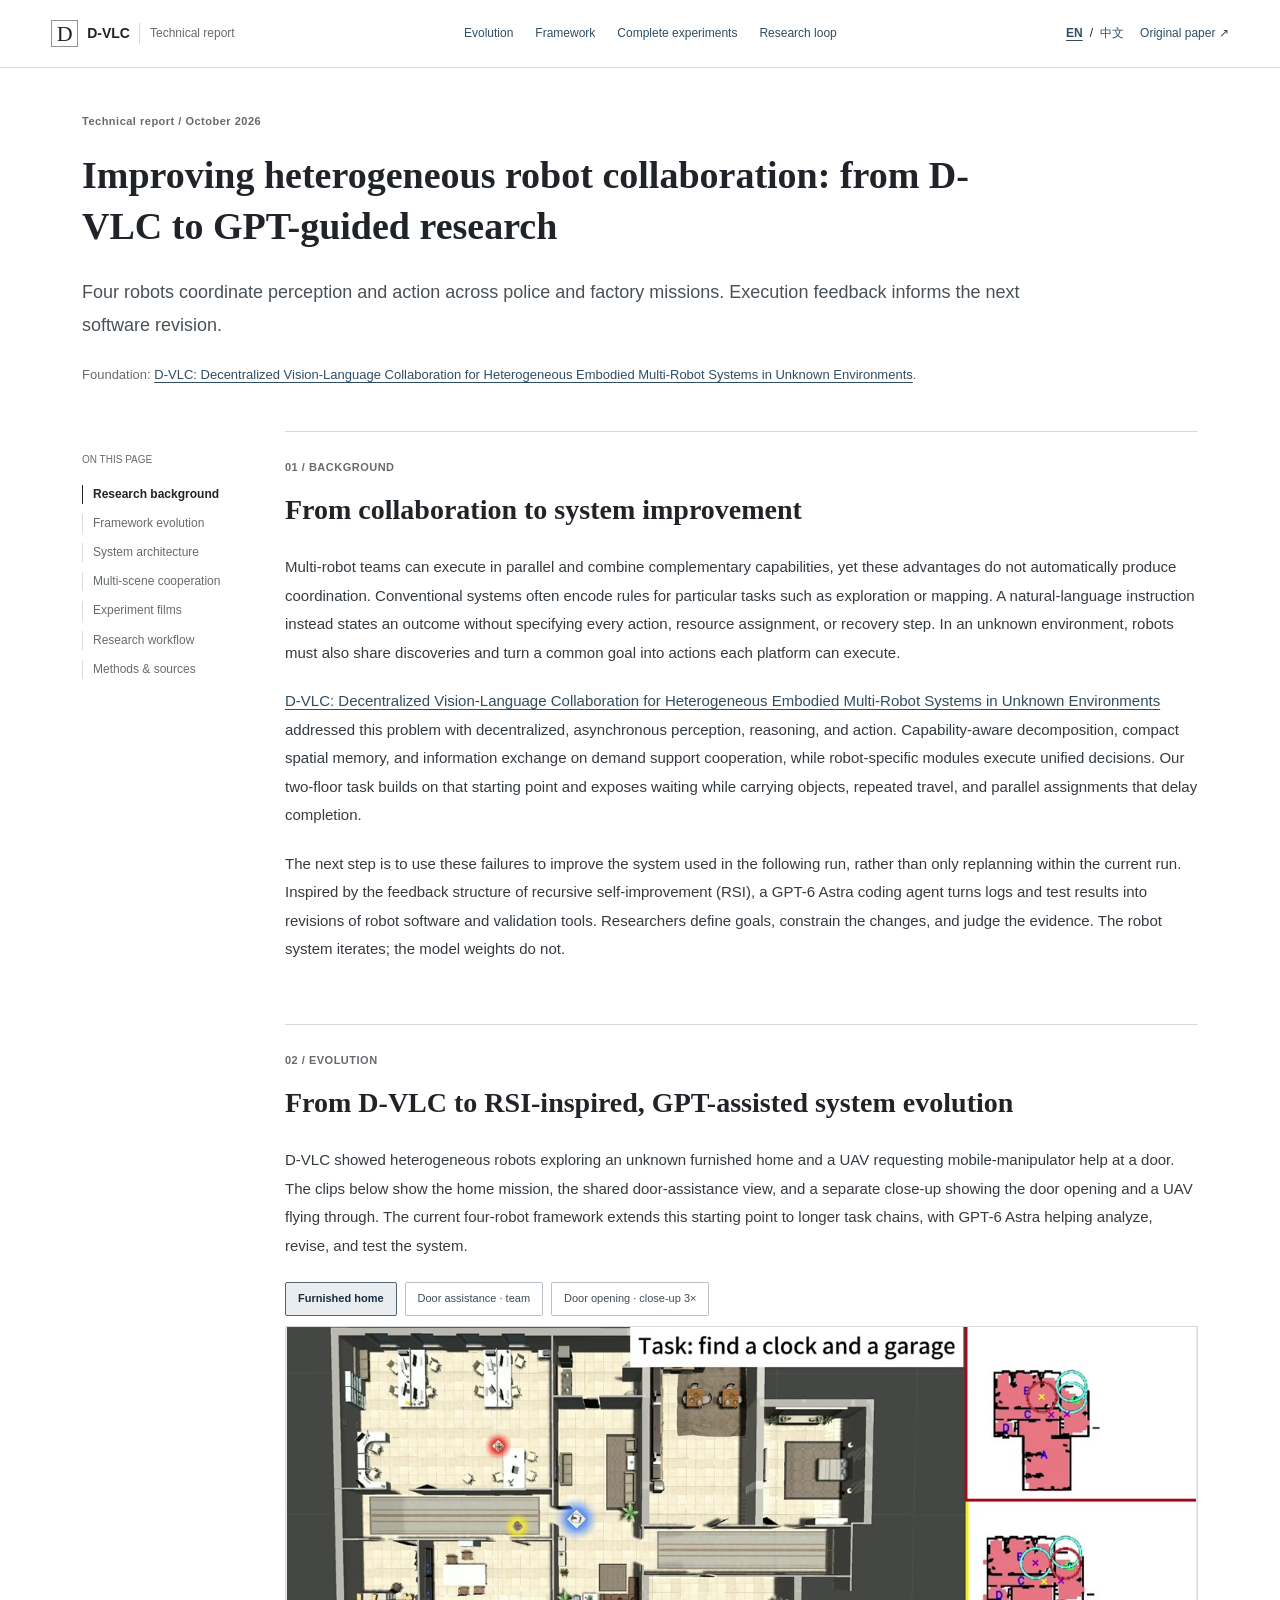
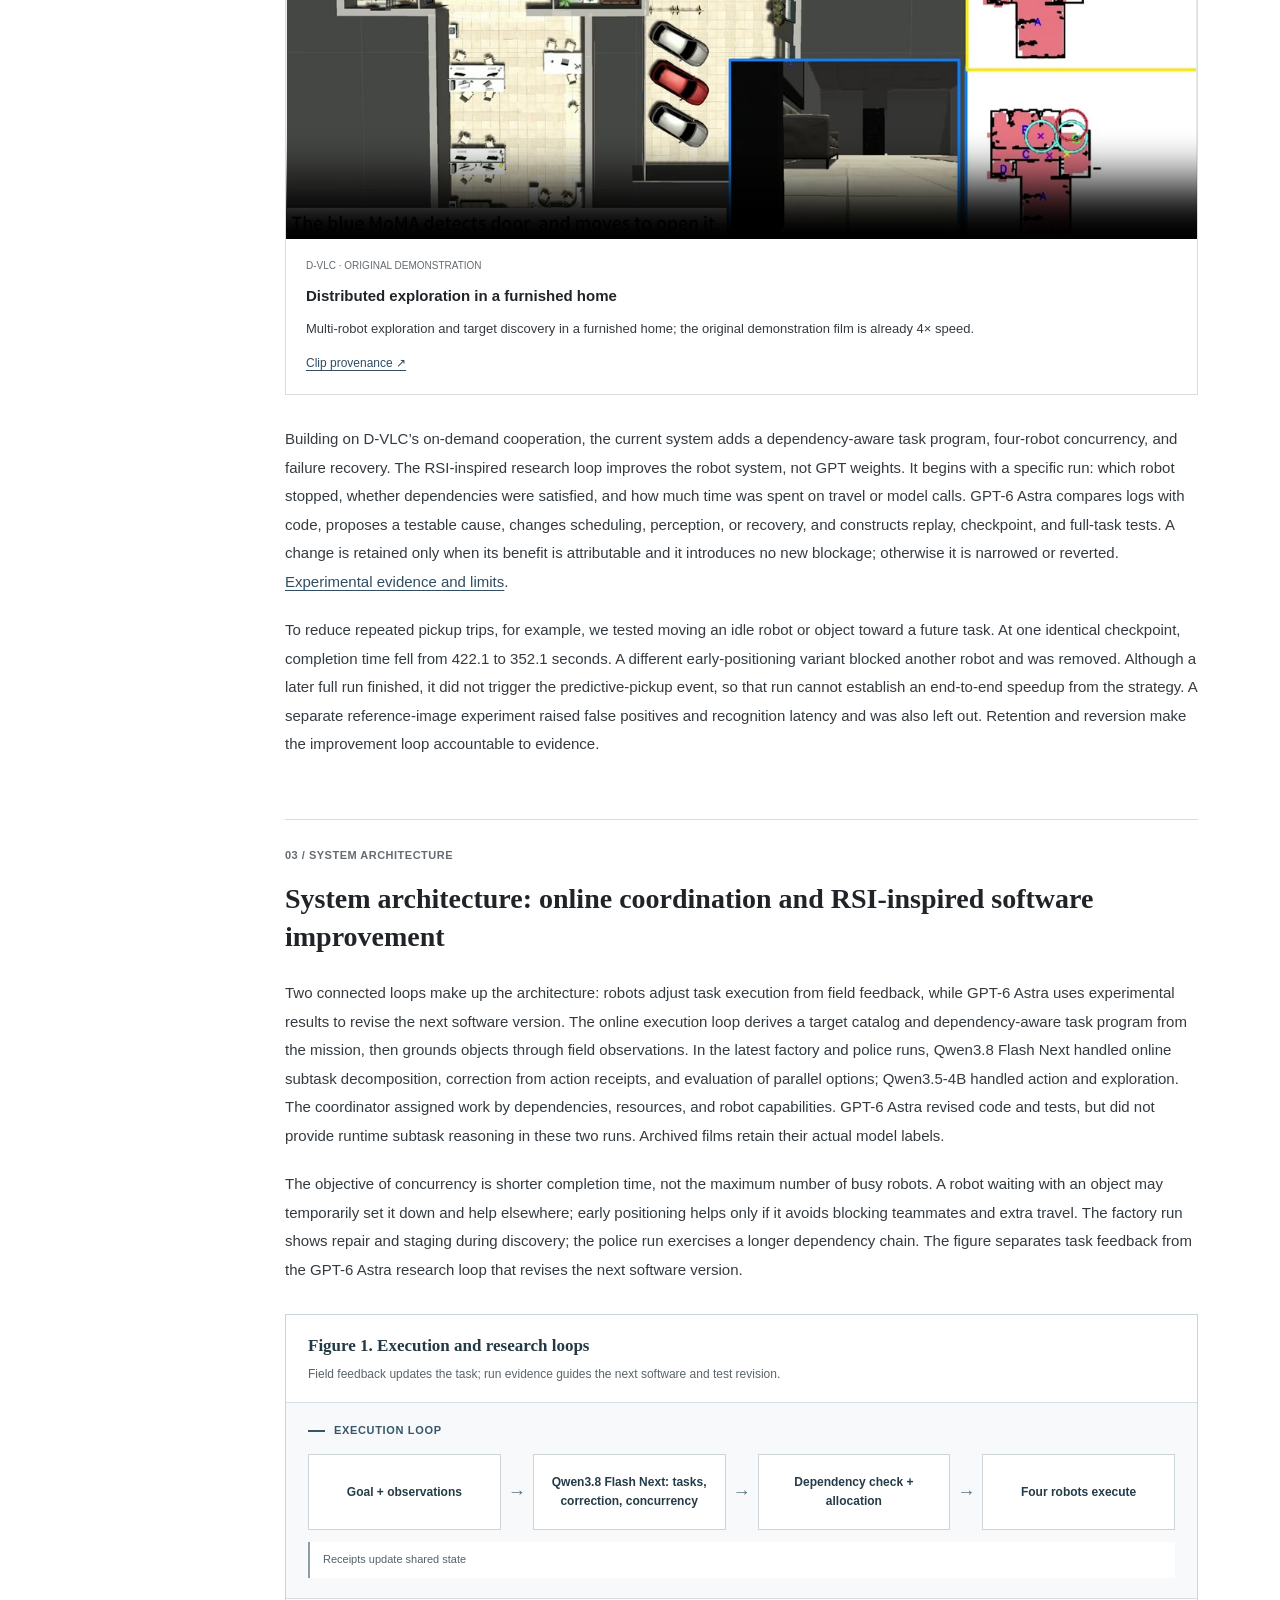
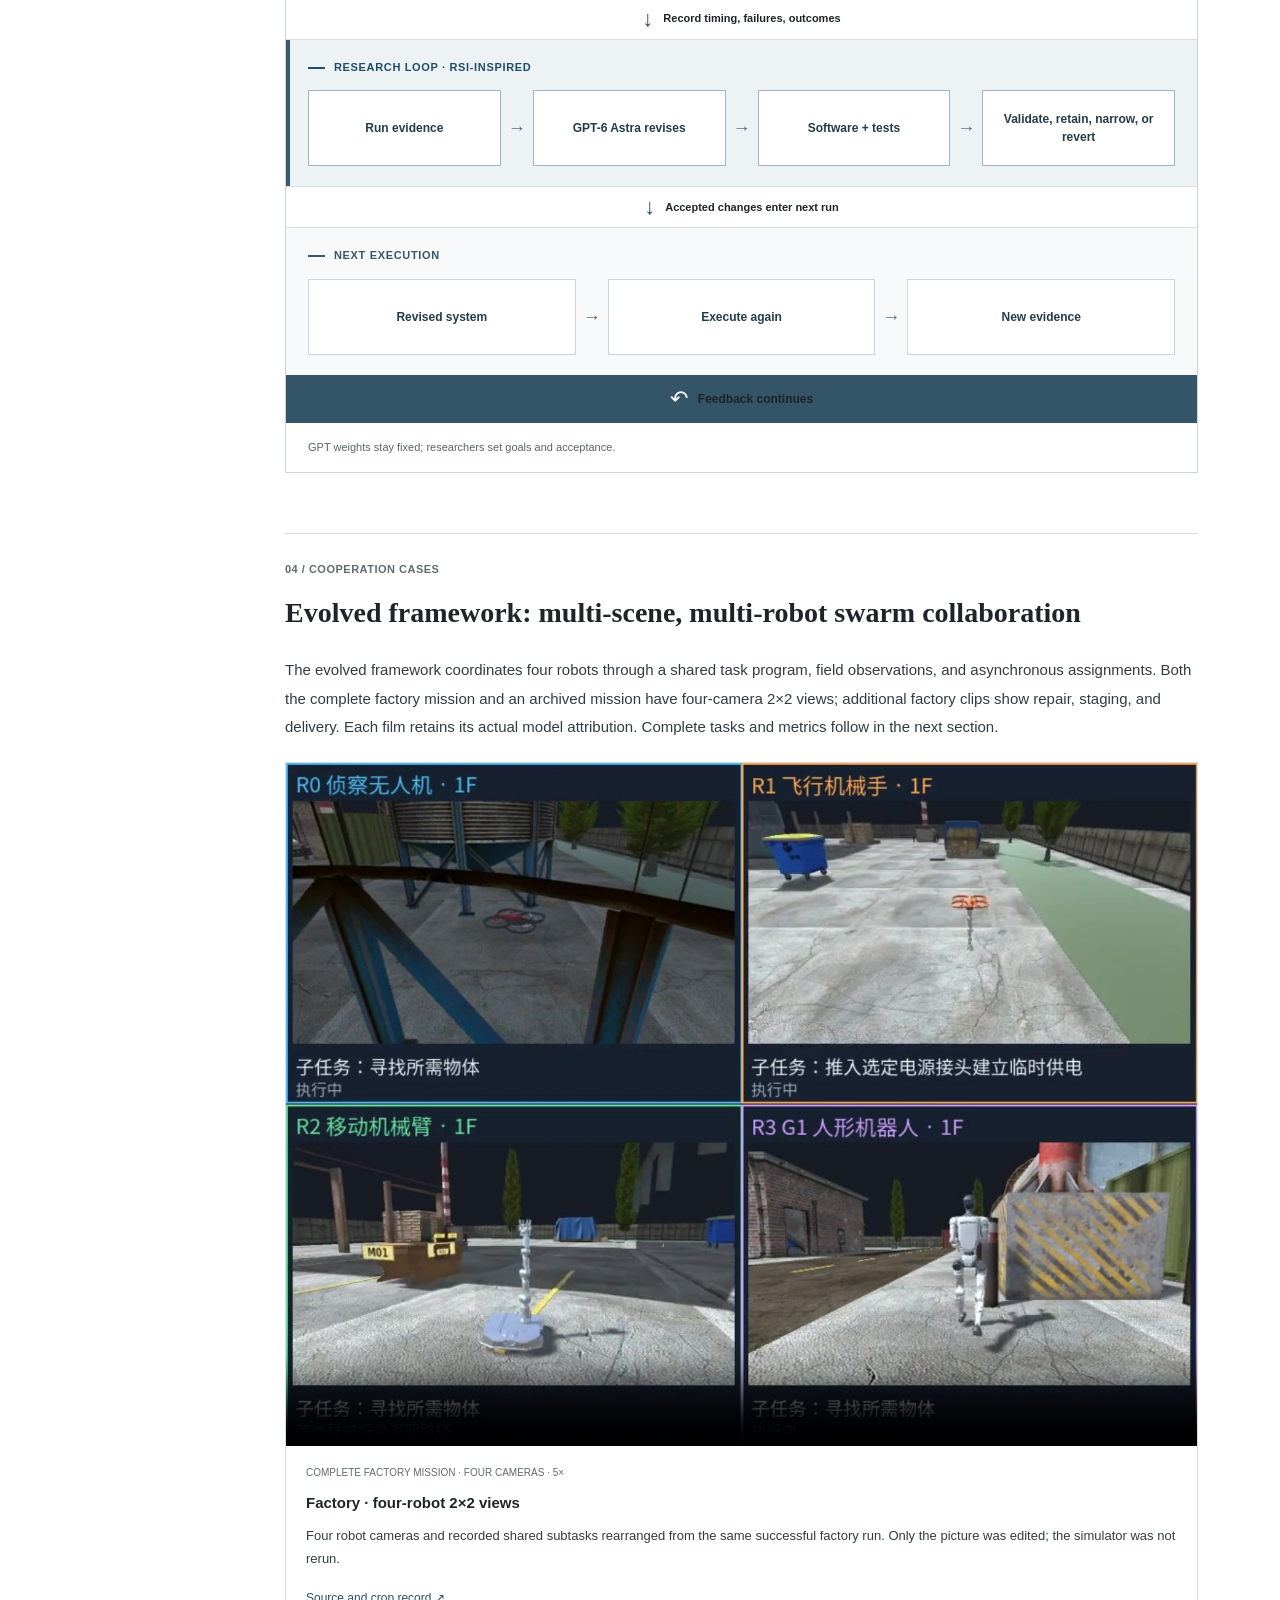
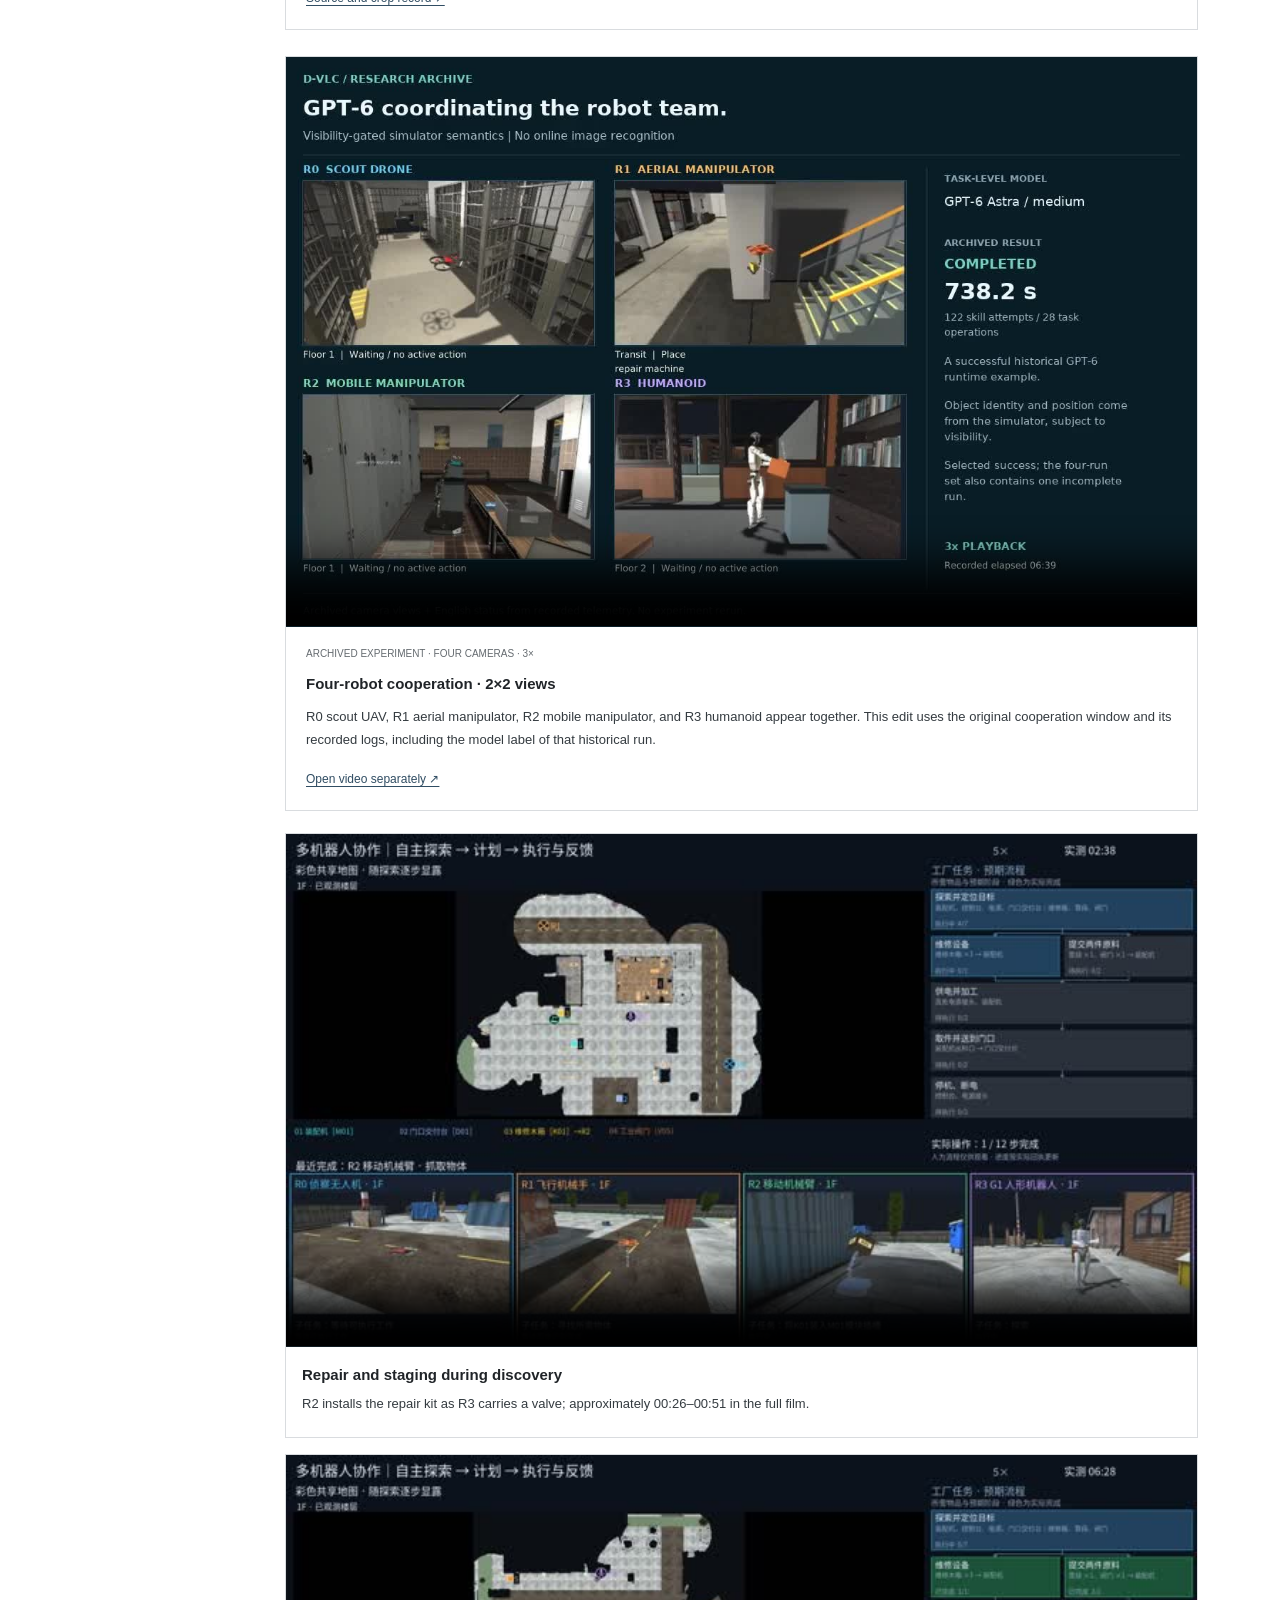
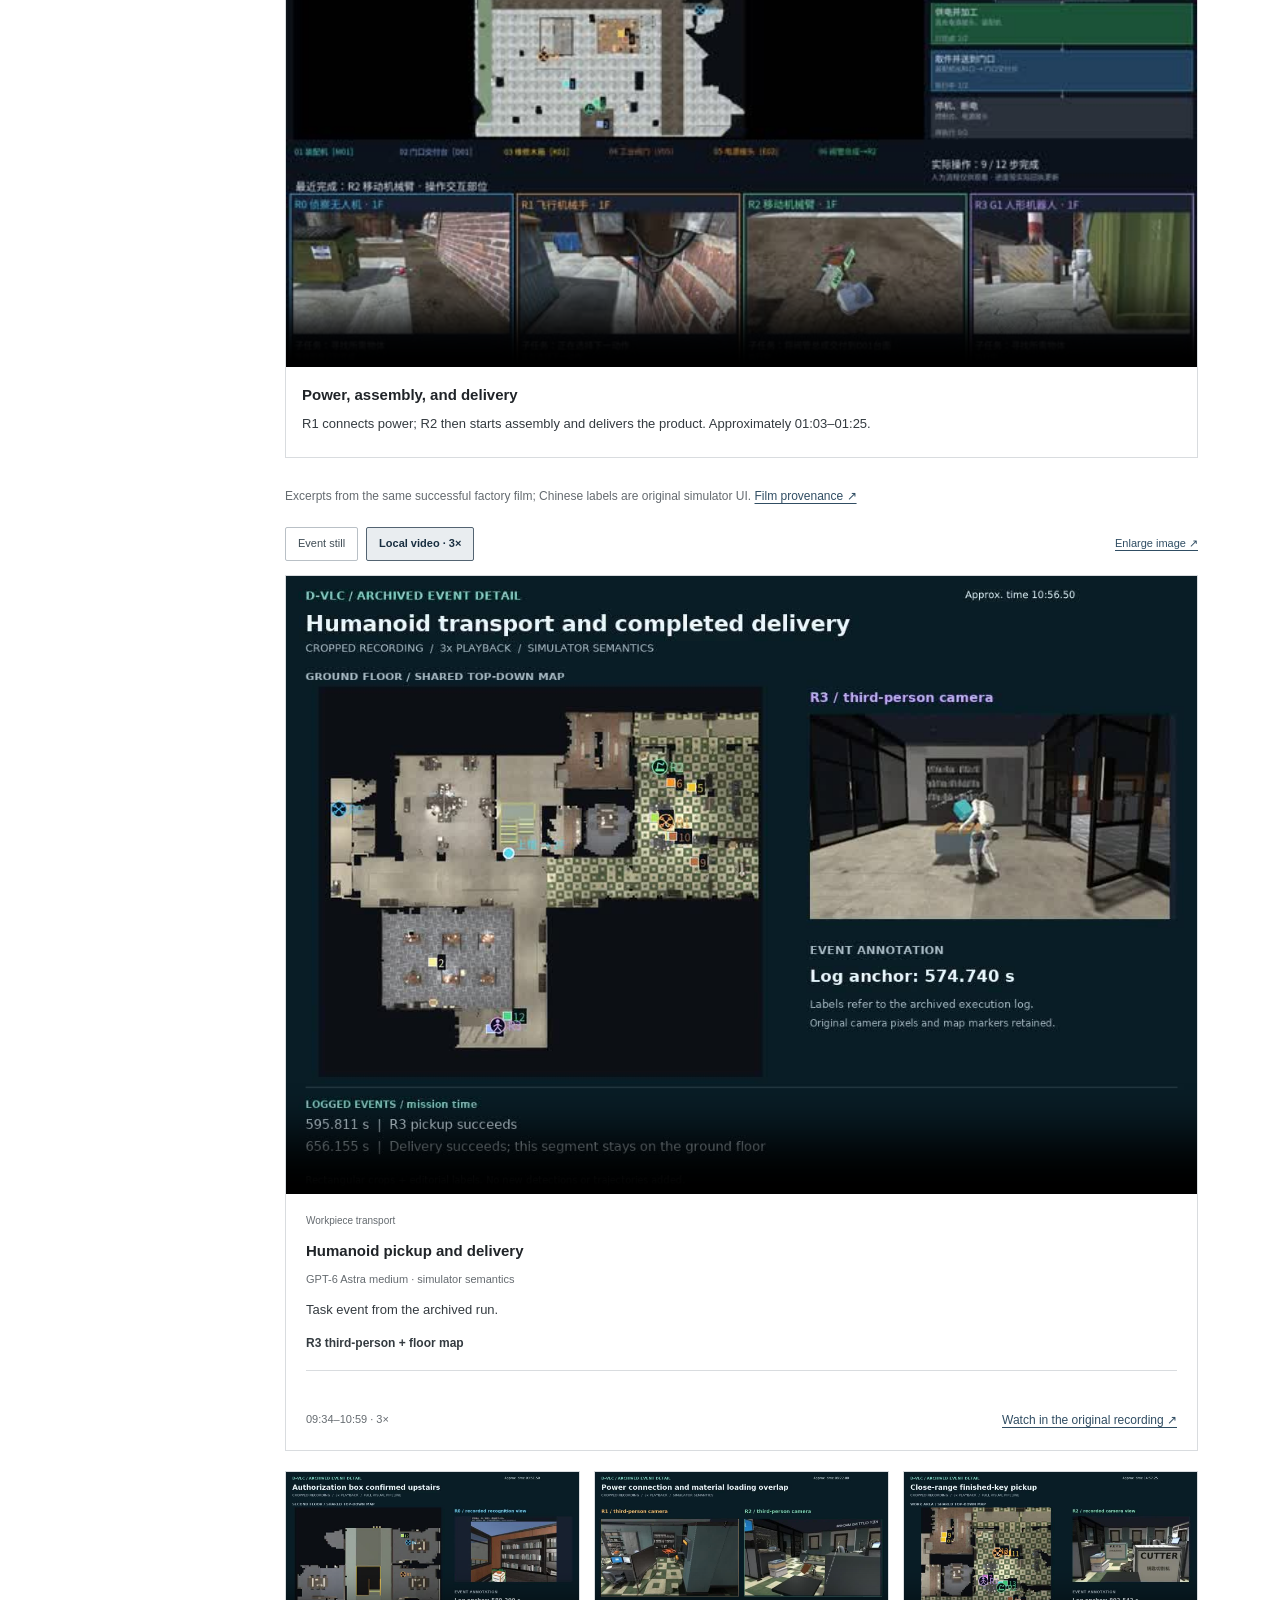
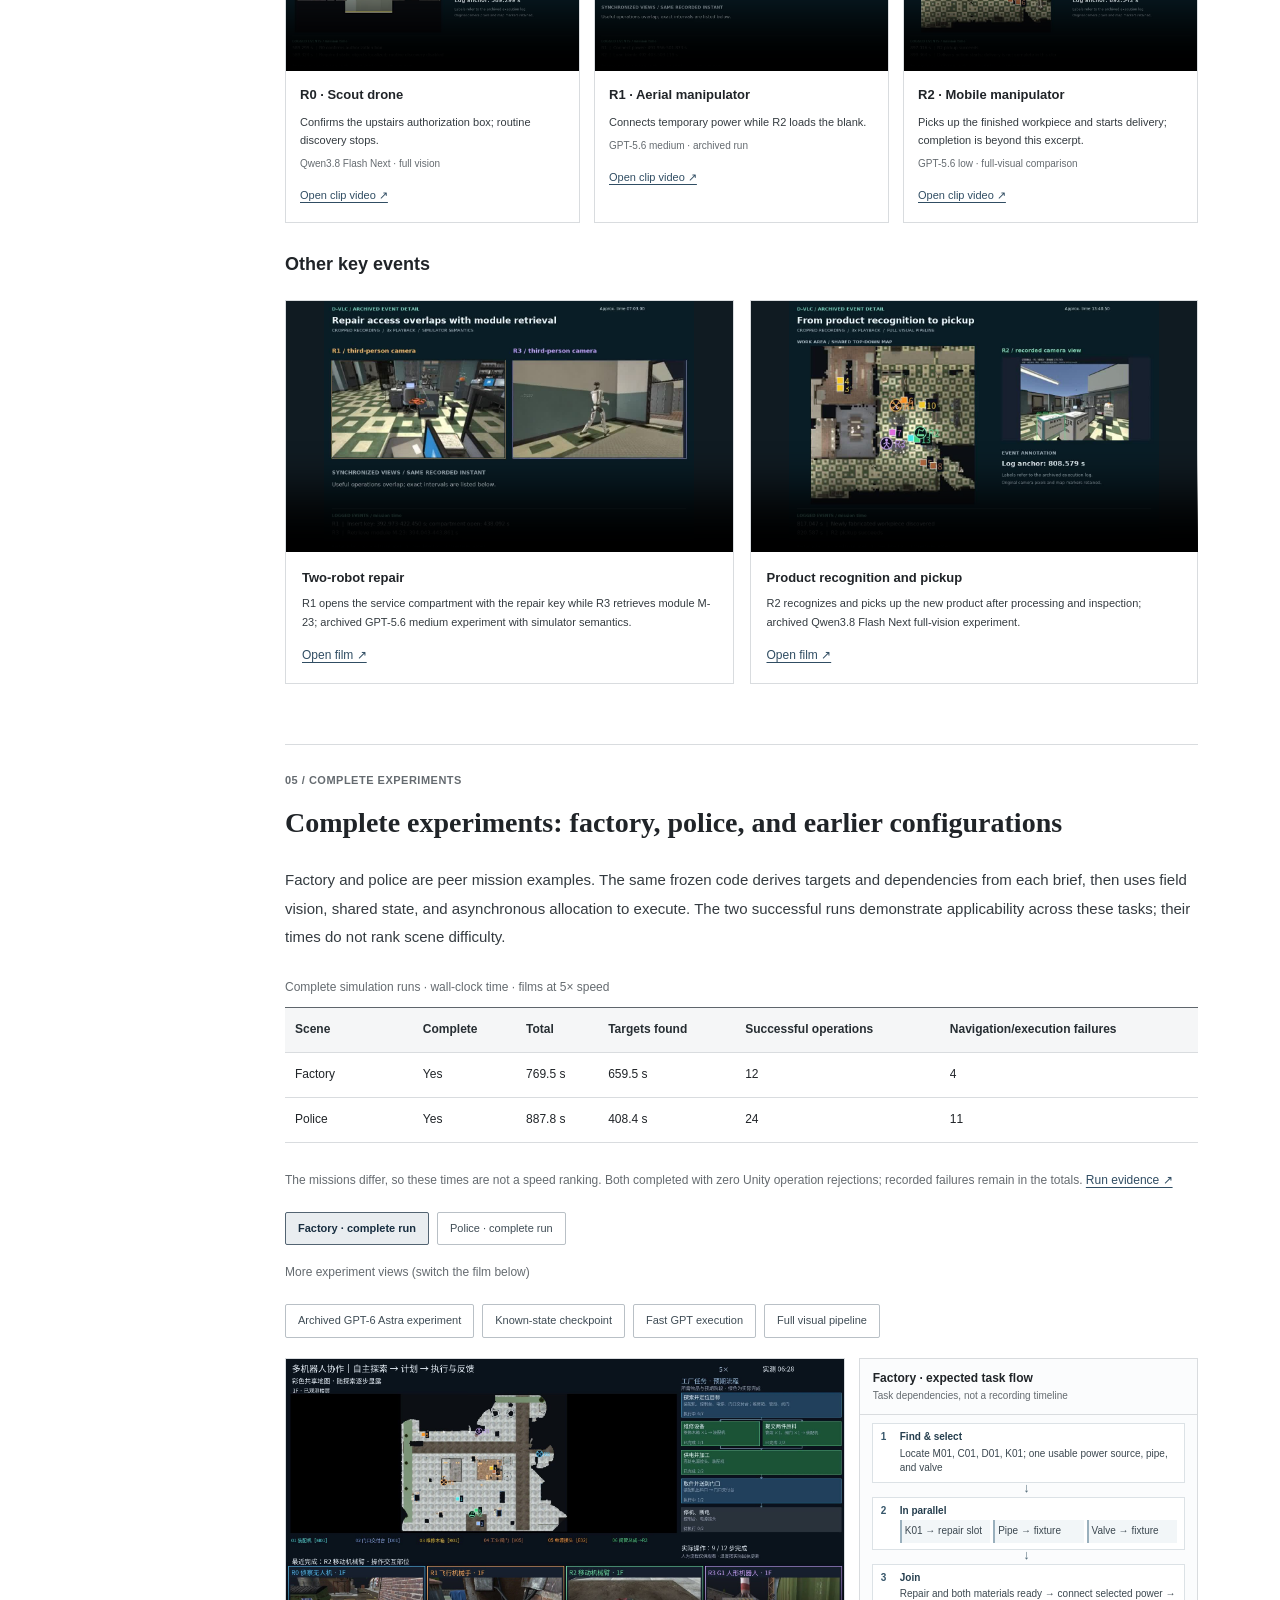
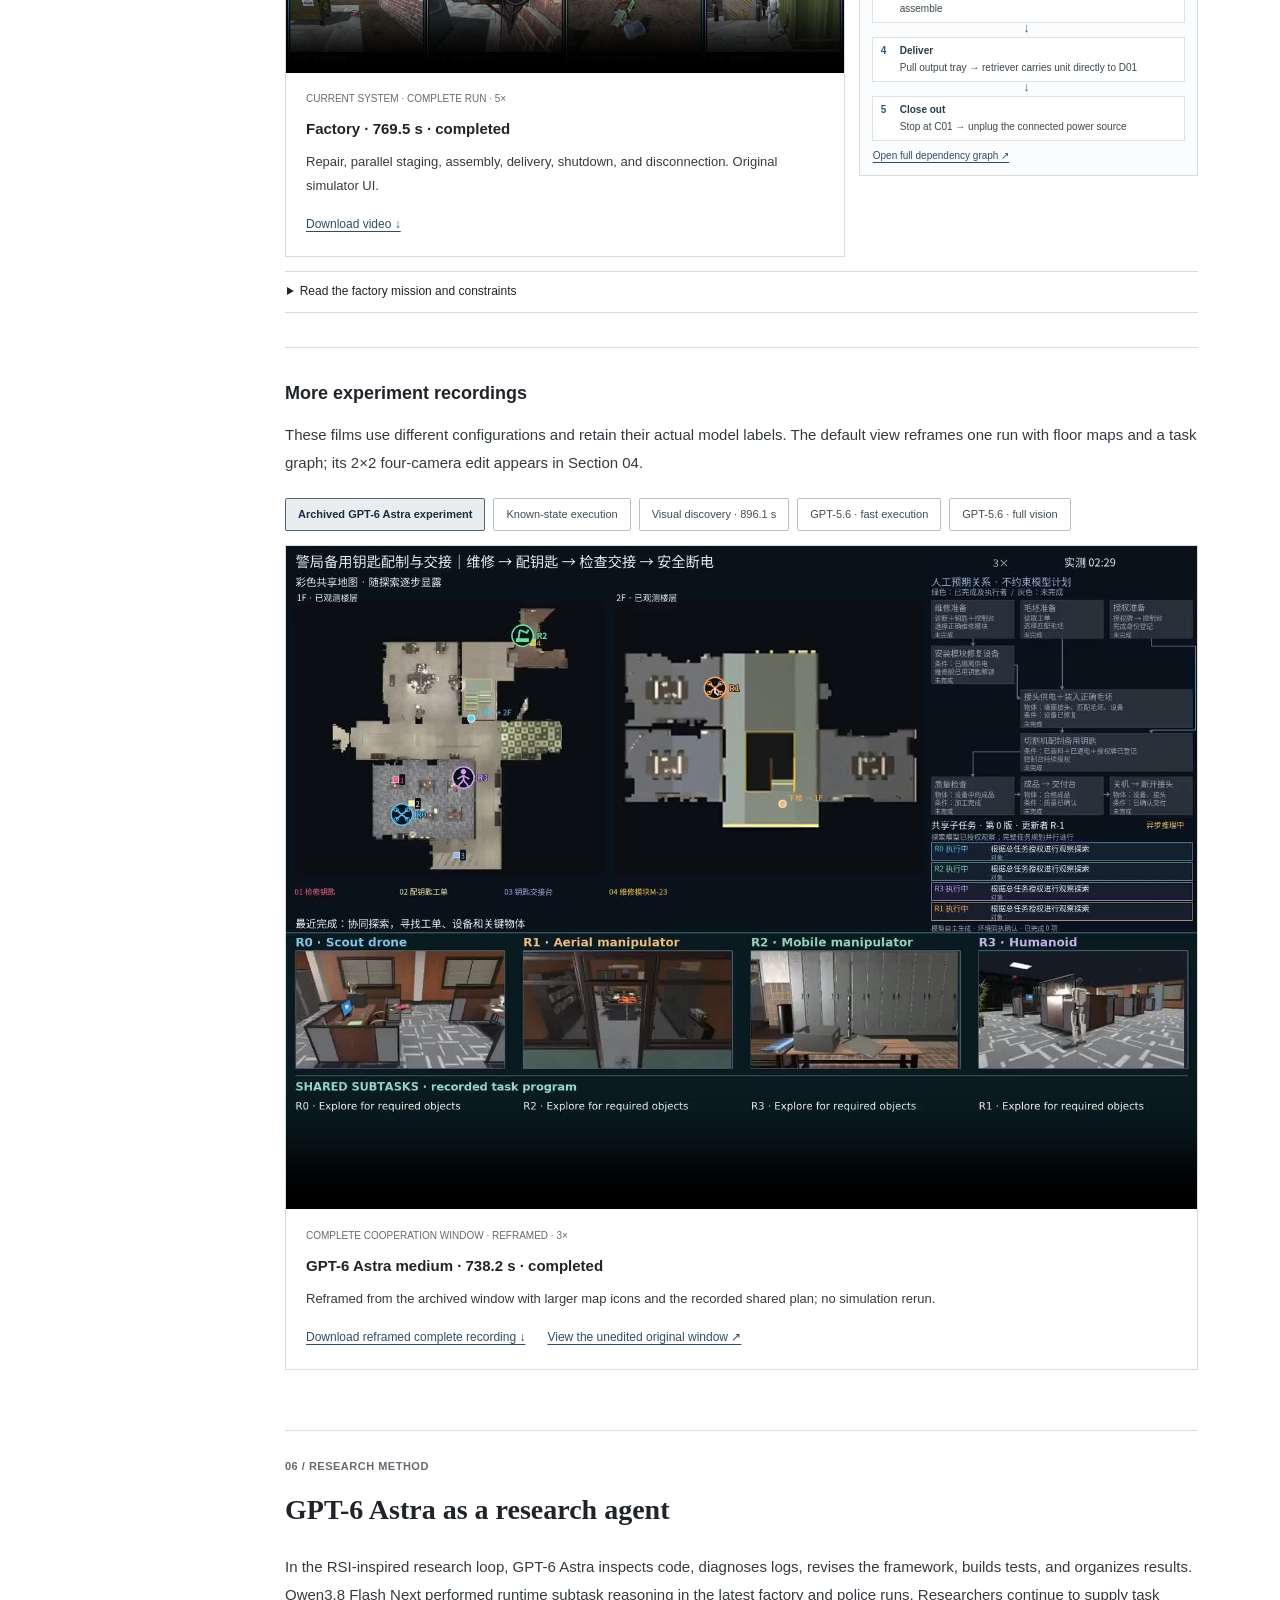
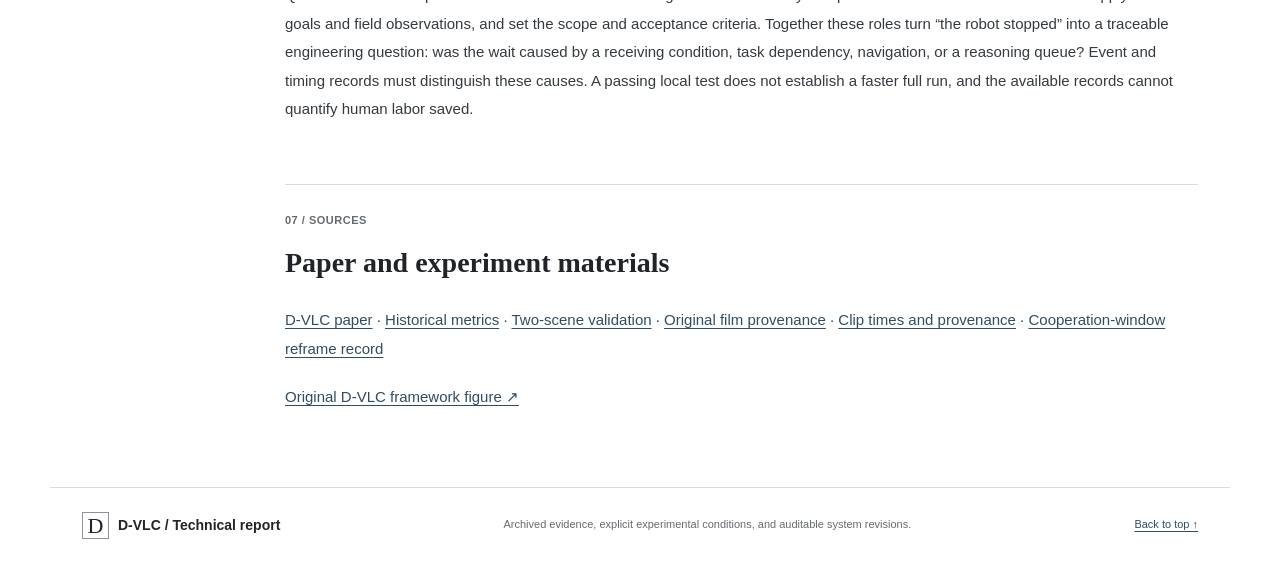
==== commit 03b76261: "Show full factory four-camera film and expose collaboration media" ====
--- a/index.html
+++ b/index.html
@@ -5,7 +5,7 @@
 <meta charset="utf-8"/><meta content="width=device-width,initial-scale=1" name="viewport"/>
 <title>Extending D-VLC Through GPT-Assisted Research</title>
 <meta content="From the original D-VLC framework to a GPT-assisted research loop for four-robot, two-floor collaboration. Architecture, successful police and factory runs, archived experiments, and auditable research iteration." name="description"/>
-<meta content="#123d3b" name="theme-color"/><link href="assets/favicon.svg" rel="icon" type="image/svg+xml"/><link href="style.css?v=11" rel="stylesheet"/>
+<meta content="#123d3b" name="theme-color"/><link href="assets/favicon.svg" rel="icon" type="image/svg+xml"/><link href="style.css?v=13" rel="stylesheet"/>
 <link href="index.html" hreflang="en" rel="alternate"/><link href="zh.html" hreflang="zh-CN" rel="alternate"/></head>
 <body>
 <header class="masthead"><a class="brand" href="#top"><span class="brand-icon">D</span> D-VLC <span class="brand-sub">Technical report</span></a><nav aria-label="Main navigation"><a href="#evolution">Evolution</a><a href="#framework">Framework</a><a href="#demos">Complete experiments</a><a href="#research">Research loop</a></nav><div class="header-links"><div aria-label="Language / 语言" class="language-switch"><a aria-current="page" href="index.html" lang="en">EN</a><span>/</span><a href="zh.html" lang="zh-CN">中文</a></div><a class="paper-link" href="https://arxiv.org/abs/2607.29009" rel="noreferrer" target="_blank">Original paper ↗</a></div></header>
@@ -29,7 +29,7 @@
 <div class="cycle-recurrence"><span aria-hidden="true">↶</span><strong>Feedback continues</strong></div>
 <p class="figure-note">GPT weights stay fixed; researchers set goals and acceptance.</p>
 </figure></section>
-<section id="highlights"><div class="section-number">04 / COOPERATION CASES</div><h2>Evolved framework: multi-scene, multi-robot swarm collaboration</h2><p>The evolved framework coordinates four robots through a shared task program, field observations, and asynchronous assignments. The 2×2 historical film shows all four robots together; factory clips then show repair and staging during discovery. Older recordings retain their actual model labels. Complete police and factory missions follow in the next section.</p><figure class="video-figure four-camera-feature"><video aria-label="Four robot third-person cameras in a 2×2 archived film" controls playsinline preload="metadata" poster="assets/gpt6-semantic.jpg?v=3" src="assets/gpt6-semantic.mp4?v=3"></video><figcaption><span class="experiment-tag">ARCHIVED EXPERIMENT · FOUR CAMERAS · 3×</span><strong>Four-robot cooperation · 2×2 views</strong><p>R0 scout UAV, R1 aerial manipulator, R2 mobile manipulator, and R3 humanoid appear together. This edit uses the original cooperation window and its recorded logs, including the model label of that historical run.</p><a href="assets/gpt6-semantic.mp4?v=3" target="_blank" rel="noopener">Open video separately ↗</a></figcaption></figure><div class="scene-clips"><figure class="video-figure"><video controls playsinline preload="none" poster="assets/scenes/factory-32.jpg" src="assets/scenes/factory-repair-and-staging.mp4" aria-label="Factory repair and staging clip"></video><figcaption><strong>Repair and staging during discovery</strong><p>R2 installs the repair kit as R3 carries a valve; approximately 00:26–00:51 in the full film.</p></figcaption></figure><figure class="video-figure"><video controls playsinline preload="none" poster="assets/scenes/factory-78.jpg" src="assets/scenes/factory-power-and-delivery.mp4" aria-label="Factory power, assembly and delivery clip"></video><figcaption><strong>Power, assembly, and delivery</strong><p>R1 connects power; R2 then starts assembly and delivers the product. Approximately 01:03–01:25.</p></figcaption></figure></div><p class="figure-note">Excerpts from the same successful factory film; Chinese labels are original simulator UI. <a href="assets/scenes/evidence.json">Film provenance ↗</a></p><div aria-label="Detail view mode" class="focus-controls" role="group"><button aria-pressed="false" data-focus-mode="still" type="button">Event still</button><button aria-pressed="true" class="selected" data-focus-mode="video" type="button">Local video · 3×</button><a href="assets/focus/humanoid-delivery.jpg" id="highlight-fullsize" target="_blank">Enlarge image ↗</a></div><figure class="video-figure highlight-feature"><img alt="R3 third-person view and ground-floor map" height="760" hidden id="highlight-still" src="assets/focus/humanoid-delivery.jpg" width="1120"/><video aria-label="Selected highlight" controls="" id="highlight-video" playsinline="" poster="assets/focus/humanoid-delivery.jpg" preload="none" src="assets/focus/humanoid-delivery.mp4"></video><figcaption aria-live="polite"><span class="experiment-tag" id="highlight-tag">Workpiece transport</span><strong id="highlight-title">Humanoid pickup and delivery</strong><span class="clip-source" id="highlight-run">GPT-6 Astra medium · simulator semantics</span><p id="highlight-description">Task event from the archived run.</p><p class="view-label" id="highlight-view">R3 third-person + floor map</p><ol class="event-ledger" id="highlight-events"></ol><div class="clip-meta"><span id="highlight-time">09:34–10:59 · 3×</span><a data-context="humanoid-delivery" href="#archive" id="highlight-context">Watch in the original recording ↗</a></div></figcaption></figure><div class="robot-video-grid" aria-label="Clips from the other three robots"><figure class="video-figure robot-clip"><video aria-label="R0 · Scout drone · Confirms the upstairs authorization box; routine discovery stops." controls playsinline preload="none" poster="assets/focus/recognition-authorization.jpg" src="assets/focus/recognition-authorization.mp4"></video><figcaption><strong>R0 · Scout drone</strong><p>Confirms the upstairs authorization box; routine discovery stops.</p><span class="clip-source">Qwen3.8 Flash Next · full vision</span><a href="assets/focus/recognition-authorization.mp4" target="_blank" rel="noopener">Open clip video ↗</a></figcaption></figure><figure class="video-figure robot-clip"><video aria-label="R1 · Aerial manipulator · Connects temporary power while R2 loads the blank." controls playsinline preload="none" poster="assets/focus/power-and-loading.jpg" src="assets/focus/power-and-loading.mp4"></video><figcaption><strong>R1 · Aerial manipulator</strong><p>Connects temporary power while R2 loads the blank.</p><span class="clip-source">GPT-5.6 medium · archived run</span><a href="assets/focus/power-and-loading.mp4" target="_blank" rel="noopener">Open clip video ↗</a></figcaption></figure><figure class="video-figure robot-clip"><video aria-label="R2 · Mobile manipulator · Picks up the finished workpiece and starts delivery; completion is beyond this excerpt." controls playsinline preload="none" poster="assets/focus/close-pickup.jpg" src="assets/focus/close-pickup.mp4"></video><figcaption><strong>R2 · Mobile manipulator</strong><p>Picks up the finished workpiece and starts delivery; completion is beyond this excerpt.</p><span class="clip-source">GPT-5.6 low · full-visual comparison</span><a href="assets/focus/close-pickup.mp4" target="_blank" rel="noopener">Open clip video ↗</a></figcaption></figure></div><details><summary>Collaboration events from other-model runs (original labels)</summary><div class="highlight-grid"><button aria-pressed="false" class="highlight-card" data-highlight="parallel-repair"><img alt="Synchronized R1 and R3 third-person views" loading="lazy" src="assets/focus/parallel-repair.jpg"/><span>Concurrent repair preparation</span><strong>Overlapping compartment access and module retrieval</strong><small>Synchronized R1 and R3 third-person views</small></button><button aria-pressed="false" class="highlight-card" data-highlight="power-and-loading"><img alt="Synchronized R1 and R2 third-person views" loading="lazy" src="assets/focus/power-and-loading.jpg"/><span>Concurrent production preparation</span><strong>Temporary power connection and blank loading</strong><small>Synchronized R1 and R2 third-person views</small></button><button aria-pressed="false" class="highlight-card" data-highlight="close-pickup"><img alt="R2 recorded camera and work-area map" loading="lazy" src="assets/focus/close-pickup.jpg"/><span>Close-range manipulation</span><strong>Workpiece pickup and delivery initiation</strong><small>R2 recorded camera and work-area map</small></button></div></details></section><section id="demos"><span id="multi-scene" class="fragment-alias" aria-hidden="true"></span><div class="section-number">05 / COMPLETE EXPERIMENTS</div><h2>Complete experiments: factory, police, and earlier configurations</h2><p>Factory and police are peer mission examples. The same frozen code derives targets and dependencies from each brief, then uses field vision, shared state, and asynchronous allocation to execute. The two successful runs demonstrate applicability across these tasks; their times do not rank scene difficulty.</p><div class="table-scroll"><table class="scene-table"><caption>Complete simulation runs · wall-clock time · films at 5× speed</caption><thead><tr><th>Scene</th><th>Complete</th><th>Total</th><th>Targets found</th><th>Successful operations</th><th>Navigation/execution failures</th></tr></thead><tbody><tr><td>Factory</td><td>Yes</td><td>769.5 s</td><td>659.5 s</td><td>12</td><td>4</td></tr><tr><td>Police</td><td>Yes</td><td>887.8 s</td><td>408.4 s</td><td>24</td><td>11</td></tr></tbody></table></div><p class="scene-note">The missions differ, so these times are not a speed ranking. Both completed with zero Unity operation rejections; recorded failures remain in the totals. <a href="assets/scenes/evidence.json">Run evidence ↗</a></p><div aria-label="Choose experiment" class="demo-tabs" role="group"><button aria-pressed="true" class="active" data-demo="factory">Factory · complete run</button><button aria-pressed="false" data-demo="police">Police · complete run</button></div><details><summary>Earlier experiment films</summary><div class="demo-tabs"><button aria-pressed="false" data-demo="gpt6-semantic">Archived GPT-6 Astra experiment</button><button aria-pressed="false" data-demo="known-state">Known-state checkpoint</button><button aria-pressed="false" data-demo="gpt56-semantic">Fast GPT execution</button><button aria-pressed="false" data-demo="gpt56-visual">Full visual pipeline</button></div></details><div class="mission-showcase"><figure class="video-figure"><video aria-label="Factory complete run at five times speed" class="current-scene" controls id="experiment-video" playsinline poster="assets/scenes/factory-poster.jpg" preload="metadata" src="assets/scenes/factory-full-5x.mp4"></video><figcaption><span class="experiment-tag" id="demo-tag">CURRENT SYSTEM · COMPLETE RUN · 5×</span><strong id="demo-title">Factory · 769.5 s · completed</strong><p id="demo-description">Repair, parallel staging, assembly, delivery, shutdown, and disconnection. Original simulator UI.</p><a download href="assets/scenes/factory-full-5x.mp4" id="demo-download">Download video ↓</a></figcaption></figure><aside class="mission-flow-side"><figure class="compact-flow" data-mission-panel="factory" aria-label="Factory · expected task flow"><figcaption><strong>Factory · expected task flow</strong><span>Task dependencies, not a recording timeline</span></figcaption><ol class="flow-steps"><li><b>Find & select</b><span>Locate M01, C01, D01, K01; one usable power source, pipe, and valve</span></li><li><b>In parallel</b><div class="flow-parallel"><span>K01 → repair slot</span><span>Pipe → fixture</span><span>Valve → fixture</span></div></li><li><b>Join</b><span>Repair and both materials ready → connect selected power → assemble</span></li><li><b>Deliver</b><span>Pull output tray → retriever carries unit directly to D01</span></li><li><b>Close out</b><span>Stop at C01 → unplug the connected power source</span></li></ol><a href="assets/scenes/factory-flow-en.svg" target="_blank" rel="noopener">Open full dependency graph ↗</a></figure><figure class="compact-flow" data-mission-panel="police" hidden aria-label="Police · expected task flow"><figcaption><strong>Police · expected task flow</strong><span>Task dependencies, not a recording timeline</span></figcaption><ol class="flow-steps"><li><b>Find & select</b><span>Read ORDER for blank; diagnose CUTTER for module</span></li><li><b>In parallel</b><div class="flow-parallel"><span>Confirm isolation → KEY opens hatch → module → blank</span><span>PERMIT → CONTROL registration</span></div></li><li><b>Join</b><span>Connect POWER; order, repair, blank, power, and permit ready</span></li><li><b>Two robots</b><span>Robot A holds authorization while B starts; release after success</span></li><li><b>Deliver & close</b><span>Inspect KEYS → deliver → stop at CONTROL → unplug</span></li></ol><a href="assets/scenes/police-flow-en.svg" target="_blank" rel="noopener">Open full dependency graph ↗</a></figure></aside></div><div class="mission-briefs"><div class="mission-brief" data-brief-panel="factory"><details class="mission-text"><summary>Read the factory mission and constraints</summary><div class="detail-body"><p>Explore the idle factory together, repair assembly machine M01, make a valve–pipe unit, and deliver it to D01 just inside the main gate. Finish by shutting down and disconnecting power. Identify seven target categories: M01, C01, D01, K01, one of E01/E02/E03, one of P01/P02/PIPE03/P04, and one of V01–V05. One usable item per alternative class is enough; the other locations are unknown.</p><p>M01 starts isolated with its repair hatch open, and power is disconnected. Install the whole K01 replacement kit in the repair slot; put a pipe and a valve into their respective staging fixtures. Repair and both staging branches may proceed during exploration without waiting for one another. Connect power and begin assembly only after all three are complete. </p><p>Pulling the output tray places the finished unit in the retriever’s hand; that robot delivers directly to D01 without another search or pickup. Then shut down at C01 and unplug the connector actually used. Robots assign work from capabilities and field feedback.</p></div></details></div><div class="mission-brief" data-brief-panel="police" hidden><details class="mission-text"><summary>Read the police mission and constraints</summary><div class="detail-body"><p>Explore the police station together, repair the broken key cutter, make a batch of spare keys from the work order, inspect them, and deliver accepted keys to the handoff desk. Finish by shutting down and disconnecting power. Surface labels are ORDER, CUTTER, CONTROL, KEY, PERMIT, POWER, DELIVERY, and KEYS. Candidate repair modules are M-17/M-23/M-41 and blanks are B-AL/B-CU. The field diagnosis selects the module; the work order selects the blank. Their locations are unknown.</p><p>POWER starts disconnected, so there is no initial unplug step. Confirm isolation before repair; insert KEY, turn the lock, and open the service hatch. Replace the matching module, load the matching blank, then connect power. PERMIT can be brought to CONTROL and registered in parallel.</p><p>After the order is read, repair and blank loading are complete, power is connected, and the permit is registered, one robot must continuously hold the authorization button while another starts CUTTER. Release only after startup succeeds. Inspect the produced KEYS; take and deliver them only if they pass. After delivery, shut down at CONTROL and finally unplug POWER. Robots choose roles from capabilities and field feedback.</p></div></details></div></div><div id="archive" class="archive-subsection"><h3>Earlier complete experiment recordings</h3><p>These films use earlier configurations and retain their actual model labels. The default view reframes one archived run with floor maps and a task graph; its 2×2 four-camera edit appears in Section 04.</p><div aria-label="Choose original recording" class="demo-tabs" role="group"><button aria-pressed="true" class="active" data-archive="gpt6-semantic">Archived GPT-6 Astra experiment</button><button aria-pressed="false" class="" data-archive="known-state">Known-state execution</button><button aria-pressed="false" class="" data-archive="predictive">Visual discovery · 896.1 s</button></div><details><summary>GPT-5.6 historical originals (recorded configuration)</summary><div class="demo-tabs"><button aria-pressed="false" class="" data-archive="gpt56-semantic">GPT-5.6 · fast execution</button><button aria-pressed="false" class="" data-archive="gpt56-visual">GPT-5.6 · full vision</button></div></details><figure class="video-figure archive-feature reframed"><video aria-label="COMPLETE COOPERATION WINDOW · REFRAMED · 3×" controls="" id="archive-video" playsinline="" poster="assets/archive/gpt6-semantic-reframed-en-3x.jpg?v=5" preload="none" src="assets/archive/gpt6-semantic-reframed-en-3x.mp4?v=5"></video><figcaption aria-live="polite"><span class="experiment-tag" id="archive-tag">COMPLETE COOPERATION WINDOW · REFRAMED · 3×</span><strong id="archive-title">GPT-6 Astra medium · 738.2 s · completed</strong><p id="archive-description">Reframed from the archived window with larger map icons and the recorded shared plan; no simulation rerun.</p><a download="" href="assets/archive/gpt6-semantic-reframed-en-3x.mp4?v=5" id="archive-download">Download reframed complete recording ↓</a><a href="assets/archive/gpt6-semantic-swarm-3x.mp4" id="archive-original">View the unedited original window ↗</a></figcaption></figure></div></section>
+<section id="highlights"><div class="section-number">04 / COOPERATION CASES</div><h2>Evolved framework: multi-scene, multi-robot swarm collaboration</h2><p>The evolved framework coordinates four robots through a shared task program, field observations, and asynchronous assignments. Both the complete factory mission and an archived mission have four-camera 2×2 views; additional factory clips show repair, staging, and delivery. Each film retains its actual model attribution. Complete tasks and metrics follow in the next section.</p><figure class="video-figure factory-four-camera-feature"><video aria-label="Factory mission four-robot third-person 2×2 film at five times speed" controls playsinline preload="none" poster="assets/scenes/factory-four-camera-poster.jpg" src="assets/scenes/factory-four-camera-5x.mp4"></video><figcaption><span class="experiment-tag">COMPLETE FACTORY MISSION · FOUR CAMERAS · 5×</span><strong>Factory · four-robot 2×2 views</strong><p>Four robot cameras and recorded shared subtasks rearranged from the same successful factory run. Only the picture was edited; the simulator was not rerun.</p><a href="assets/scenes/factory-four-camera-provenance.json">Source and crop record ↗</a></figcaption></figure><figure class="video-figure four-camera-feature"><video aria-label="Four robot third-person cameras in a 2×2 archived film" controls playsinline preload="metadata" poster="assets/gpt6-semantic.jpg?v=3" src="assets/gpt6-semantic.mp4?v=3"></video><figcaption><span class="experiment-tag">ARCHIVED EXPERIMENT · FOUR CAMERAS · 3×</span><strong>Four-robot cooperation · 2×2 views</strong><p>R0 scout UAV, R1 aerial manipulator, R2 mobile manipulator, and R3 humanoid appear together. This edit uses the original cooperation window and its recorded logs, including the model label of that historical run.</p><a href="assets/gpt6-semantic.mp4?v=3" target="_blank" rel="noopener">Open video separately ↗</a></figcaption></figure><div class="scene-clips"><figure class="video-figure"><video controls playsinline preload="none" poster="assets/scenes/factory-32.jpg" src="assets/scenes/factory-repair-and-staging.mp4" aria-label="Factory repair and staging clip"></video><figcaption><strong>Repair and staging during discovery</strong><p>R2 installs the repair kit as R3 carries a valve; approximately 00:26–00:51 in the full film.</p></figcaption></figure><figure class="video-figure"><video controls playsinline preload="none" poster="assets/scenes/factory-78.jpg" src="assets/scenes/factory-power-and-delivery.mp4" aria-label="Factory power, assembly and delivery clip"></video><figcaption><strong>Power, assembly, and delivery</strong><p>R1 connects power; R2 then starts assembly and delivers the product. Approximately 01:03–01:25.</p></figcaption></figure></div><p class="figure-note">Excerpts from the same successful factory film; Chinese labels are original simulator UI. <a href="assets/scenes/evidence.json">Film provenance ↗</a></p><div aria-label="Detail view mode" class="focus-controls" role="group"><button aria-pressed="false" data-focus-mode="still" type="button">Event still</button><button aria-pressed="true" class="selected" data-focus-mode="video" type="button">Local video · 3×</button><a href="assets/focus/humanoid-delivery.jpg" id="highlight-fullsize" target="_blank">Enlarge image ↗</a></div><figure class="video-figure highlight-feature"><img alt="R3 third-person view and ground-floor map" height="760" hidden id="highlight-still" src="assets/focus/humanoid-delivery.jpg" width="1120"/><video aria-label="Selected highlight" controls="" id="highlight-video" playsinline="" poster="assets/focus/humanoid-delivery.jpg" preload="none" src="assets/focus/humanoid-delivery.mp4"></video><figcaption aria-live="polite"><span class="experiment-tag" id="highlight-tag">Workpiece transport</span><strong id="highlight-title">Humanoid pickup and delivery</strong><span class="clip-source" id="highlight-run">GPT-6 Astra medium · simulator semantics</span><p id="highlight-description">Task event from the archived run.</p><p class="view-label" id="highlight-view">R3 third-person + floor map</p><ol class="event-ledger" id="highlight-events"></ol><div class="clip-meta"><span id="highlight-time">09:34–10:59 · 3×</span><a data-context="humanoid-delivery" href="#archive" id="highlight-context">Watch in the original recording ↗</a></div></figcaption></figure><div class="robot-video-grid" aria-label="Clips from the other three robots"><figure class="video-figure robot-clip"><video aria-label="R0 · Scout drone · Confirms the upstairs authorization box; routine discovery stops." controls playsinline preload="none" poster="assets/focus/recognition-authorization.jpg" src="assets/focus/recognition-authorization.mp4"></video><figcaption><strong>R0 · Scout drone</strong><p>Confirms the upstairs authorization box; routine discovery stops.</p><span class="clip-source">Qwen3.8 Flash Next · full vision</span><a href="assets/focus/recognition-authorization.mp4" target="_blank" rel="noopener">Open clip video ↗</a></figcaption></figure><figure class="video-figure robot-clip"><video aria-label="R1 · Aerial manipulator · Connects temporary power while R2 loads the blank." controls playsinline preload="none" poster="assets/focus/power-and-loading.jpg" src="assets/focus/power-and-loading.mp4"></video><figcaption><strong>R1 · Aerial manipulator</strong><p>Connects temporary power while R2 loads the blank.</p><span class="clip-source">GPT-5.6 medium · archived run</span><a href="assets/focus/power-and-loading.mp4" target="_blank" rel="noopener">Open clip video ↗</a></figcaption></figure><figure class="video-figure robot-clip"><video aria-label="R2 · Mobile manipulator · Picks up the finished workpiece and starts delivery; completion is beyond this excerpt." controls playsinline preload="none" poster="assets/focus/close-pickup.jpg" src="assets/focus/close-pickup.mp4"></video><figcaption><strong>R2 · Mobile manipulator</strong><p>Picks up the finished workpiece and starts delivery; completion is beyond this excerpt.</p><span class="clip-source">GPT-5.6 low · full-visual comparison</span><a href="assets/focus/close-pickup.mp4" target="_blank" rel="noopener">Open clip video ↗</a></figcaption></figure></div><div class="focus-extra-clips"><h3>Other key events</h3><div class="scene-clips secondary-clips"><figure class="video-figure"><video aria-label="R1 and R3 coordinate repair" controls playsinline preload="none" poster="assets/focus/parallel-repair.jpg" src="assets/focus/parallel-repair.mp4"></video><figcaption><strong>Two-robot repair</strong><p>R1 opens the service compartment with the repair key while R3 retrieves module M-23; archived GPT-5.6 medium experiment with simulator semantics.</p><a href="assets/focus/parallel-repair.mp4" target="_blank" rel="noopener">Open film ↗</a></figcaption></figure><figure class="video-figure"><video aria-label="R2 recognizes and picks up the new product" controls playsinline preload="none" poster="assets/focus/recognition-product.jpg" src="assets/focus/recognition-product.mp4"></video><figcaption><strong>Product recognition and pickup</strong><p>R2 recognizes and picks up the new product after processing and inspection; archived Qwen3.8 Flash Next full-vision experiment.</p><a href="assets/focus/recognition-product.mp4" target="_blank" rel="noopener">Open film ↗</a></figcaption></figure></div></div></section><section id="demos"><span id="multi-scene" class="fragment-alias" aria-hidden="true"></span><div class="section-number">05 / COMPLETE EXPERIMENTS</div><h2>Complete experiments: factory, police, and earlier configurations</h2><p>Factory and police are peer mission examples. The same frozen code derives targets and dependencies from each brief, then uses field vision, shared state, and asynchronous allocation to execute. The two successful runs demonstrate applicability across these tasks; their times do not rank scene difficulty.</p><div class="table-scroll"><table class="scene-table"><caption>Complete simulation runs · wall-clock time · films at 5× speed</caption><thead><tr><th>Scene</th><th>Complete</th><th>Total</th><th>Targets found</th><th>Successful operations</th><th>Navigation/execution failures</th></tr></thead><tbody><tr><td>Factory</td><td>Yes</td><td>769.5 s</td><td>659.5 s</td><td>12</td><td>4</td></tr><tr><td>Police</td><td>Yes</td><td>887.8 s</td><td>408.4 s</td><td>24</td><td>11</td></tr></tbody></table></div><p class="scene-note">The missions differ, so these times are not a speed ranking. Both completed with zero Unity operation rejections; recorded failures remain in the totals. <a href="assets/scenes/evidence.json">Run evidence ↗</a></p><div aria-label="Choose experiment" class="demo-tabs" role="group"><button aria-pressed="true" class="active" data-demo="factory">Factory · complete run</button><button aria-pressed="false" data-demo="police">Police · complete run</button></div><div class="additional-film-tabs"><p class="selector-label">More experiment views (switch the film below)</p><div class="demo-tabs"><button aria-pressed="false" data-demo="gpt6-semantic">Archived GPT-6 Astra experiment</button><button aria-pressed="false" data-demo="known-state">Known-state checkpoint</button><button aria-pressed="false" data-demo="gpt56-semantic">Fast GPT execution</button><button aria-pressed="false" data-demo="gpt56-visual">Full visual pipeline</button></div></div><div class="mission-showcase"><figure class="video-figure"><video aria-label="Factory complete run at five times speed" class="current-scene" controls id="experiment-video" playsinline poster="assets/scenes/factory-poster.jpg" preload="metadata" src="assets/scenes/factory-full-5x.mp4"></video><figcaption><span class="experiment-tag" id="demo-tag">CURRENT SYSTEM · COMPLETE RUN · 5×</span><strong id="demo-title">Factory · 769.5 s · completed</strong><p id="demo-description">Repair, parallel staging, assembly, delivery, shutdown, and disconnection. Original simulator UI.</p><a download href="assets/scenes/factory-full-5x.mp4" id="demo-download">Download video ↓</a></figcaption></figure><aside class="mission-flow-side"><figure class="compact-flow" data-mission-panel="factory" aria-label="Factory · expected task flow"><figcaption><strong>Factory · expected task flow</strong><span>Task dependencies, not a recording timeline</span></figcaption><ol class="flow-steps"><li><b>Find & select</b><span>Locate M01, C01, D01, K01; one usable power source, pipe, and valve</span></li><li><b>In parallel</b><div class="flow-parallel"><span>K01 → repair slot</span><span>Pipe → fixture</span><span>Valve → fixture</span></div></li><li><b>Join</b><span>Repair and both materials ready → connect selected power → assemble</span></li><li><b>Deliver</b><span>Pull output tray → retriever carries unit directly to D01</span></li><li><b>Close out</b><span>Stop at C01 → unplug the connected power source</span></li></ol><a href="assets/scenes/factory-flow-en.svg" target="_blank" rel="noopener">Open full dependency graph ↗</a></figure><figure class="compact-flow" data-mission-panel="police" hidden aria-label="Police · expected task flow"><figcaption><strong>Police · expected task flow</strong><span>Task dependencies, not a recording timeline</span></figcaption><ol class="flow-steps"><li><b>Find & select</b><span>Read ORDER for blank; diagnose CUTTER for module</span></li><li><b>In parallel</b><div class="flow-parallel"><span>Confirm isolation → KEY opens hatch → module → blank</span><span>PERMIT → CONTROL registration</span></div></li><li><b>Join</b><span>Connect POWER; order, repair, blank, power, and permit ready</span></li><li><b>Two robots</b><span>Robot A holds authorization while B starts; release after success</span></li><li><b>Deliver & close</b><span>Inspect KEYS → deliver → stop at CONTROL → unplug</span></li></ol><a href="assets/scenes/police-flow-en.svg" target="_blank" rel="noopener">Open full dependency graph ↗</a></figure></aside></div><div class="mission-briefs"><div class="mission-brief" data-brief-panel="factory"><details class="mission-text"><summary>Read the factory mission and constraints</summary><div class="detail-body"><p>Explore the idle factory together, repair assembly machine M01, make a valve–pipe unit, and deliver it to D01 just inside the main gate. Finish by shutting down and disconnecting power. Identify seven target categories: M01, C01, D01, K01, one of E01/E02/E03, one of P01/P02/PIPE03/P04, and one of V01–V05. One usable item per alternative class is enough; the other locations are unknown.</p><p>M01 starts isolated with its repair hatch open, and power is disconnected. Install the whole K01 replacement kit in the repair slot; put a pipe and a valve into their respective staging fixtures. Repair and both staging branches may proceed during exploration without waiting for one another. Connect power and begin assembly only after all three are complete. </p><p>Pulling the output tray places the finished unit in the retriever’s hand; that robot delivers directly to D01 without another search or pickup. Then shut down at C01 and unplug the connector actually used. Robots assign work from capabilities and field feedback.</p></div></details></div><div class="mission-brief" data-brief-panel="police" hidden><details class="mission-text"><summary>Read the police mission and constraints</summary><div class="detail-body"><p>Explore the police station together, repair the broken key cutter, make a batch of spare keys from the work order, inspect them, and deliver accepted keys to the handoff desk. Finish by shutting down and disconnecting power. Surface labels are ORDER, CUTTER, CONTROL, KEY, PERMIT, POWER, DELIVERY, and KEYS. Candidate repair modules are M-17/M-23/M-41 and blanks are B-AL/B-CU. The field diagnosis selects the module; the work order selects the blank. Their locations are unknown.</p><p>POWER starts disconnected, so there is no initial unplug step. Confirm isolation before repair; insert KEY, turn the lock, and open the service hatch. Replace the matching module, load the matching blank, then connect power. PERMIT can be brought to CONTROL and registered in parallel.</p><p>After the order is read, repair and blank loading are complete, power is connected, and the permit is registered, one robot must continuously hold the authorization button while another starts CUTTER. Release only after startup succeeds. Inspect the produced KEYS; take and deliver them only if they pass. After delivery, shut down at CONTROL and finally unplug POWER. Robots choose roles from capabilities and field feedback.</p></div></details></div></div><div id="archive" class="archive-subsection"><h3>More experiment recordings</h3><p>These films use different configurations and retain their actual model labels. The default view reframes one run with floor maps and a task graph; its 2×2 four-camera edit appears in Section 04.</p><div aria-label="Choose original recording" class="demo-tabs" role="group"><button aria-pressed="true" class="active" data-archive="gpt6-semantic">Archived GPT-6 Astra experiment</button><button aria-pressed="false" class="" data-archive="known-state">Known-state execution</button><button aria-pressed="false" class="" data-archive="predictive">Visual discovery · 896.1 s</button><button aria-pressed="false" class="" data-archive="gpt56-semantic">GPT-5.6 · fast execution</button><button aria-pressed="false" class="" data-archive="gpt56-visual">GPT-5.6 · full vision</button></div><figure class="video-figure archive-feature reframed"><video aria-label="COMPLETE COOPERATION WINDOW · REFRAMED · 3×" controls="" id="archive-video" playsinline="" poster="assets/archive/gpt6-semantic-reframed-en-3x.jpg?v=5" preload="none" src="assets/archive/gpt6-semantic-reframed-en-3x.mp4?v=5"></video><figcaption aria-live="polite"><span class="experiment-tag" id="archive-tag">COMPLETE COOPERATION WINDOW · REFRAMED · 3×</span><strong id="archive-title">GPT-6 Astra medium · 738.2 s · completed</strong><p id="archive-description">Reframed from the archived window with larger map icons and the recorded shared plan; no simulation rerun.</p><a download="" href="assets/archive/gpt6-semantic-reframed-en-3x.mp4?v=5" id="archive-download">Download reframed complete recording ↓</a><a href="assets/archive/gpt6-semantic-swarm-3x.mp4" id="archive-original">View the unedited original window ↗</a></figcaption></figure></div></section>
 <section id="research"><div class="section-number">06 / RESEARCH METHOD</div><h2>GPT-6 Astra as a research agent</h2><p>In the RSI-inspired research loop, GPT-6 Astra inspects code, diagnoses logs, revises the framework, builds tests, and organizes results. Qwen3.8 Flash Next performed runtime subtask reasoning in the latest factory and police runs. Researchers continue to supply task goals and field observations, and set the scope and acceptance criteria. Together these roles turn “the robot stopped” into a traceable engineering question: was the wait caused by a receiving condition, task dependency, navigation, or a reasoning queue? Event and timing records must distinguish these causes. A passing local test does not establish a faster full run, and the available records cannot quantify human labor saved.</p></section>
 <section id="sources"><div class="section-number">07 / SOURCES</div><h2>Paper and experiment materials</h2><p><a href="https://arxiv.org/abs/2607.29009">D-VLC paper</a> · <a href="assets/evidence.json">Historical metrics</a> · <a href="assets/scenes/evidence.json">Two-scene validation</a> · <a href="assets/archive/manifest.json">Original film provenance</a> · <a href="assets/focus/manifest.json">Clip times and provenance</a> · <a href="assets/gpt6-camera-remaster.json">Cooperation-window reframe record</a></p><p><a href="assets/paper/dvlc-figure-2.png">Original D-VLC framework figure ↗</a></p></section>
 </article></div>
--- a/style.css
+++ b/style.css
@@ -85,3 +85,7 @@
 .origin-feature figcaption p{margin-bottom:7px}
 
 .archive-subsection{margin-top:34px;padding-top:4px;border-top:1px solid var(--line)}
+
+.factory-four-camera-feature{margin:20px 0 26px}.factory-four-camera-feature video{aspect-ratio:4/3;object-fit:contain;background:#0d1d29}#highlights .scene-clips{grid-template-columns:1fr}#highlights .scene-clips figcaption strong{font-size:15px}#highlights .scene-clips figcaption p{font-size:13px}.visible-highlight-selection{margin-top:24px}.additional-film-tabs{margin:16px 0 20px}.selector-label{font-size:12px;color:var(--muted);margin:0 0 8px}
+
+#highlights .focus-extra-clips .scene-clips{grid-template-columns:repeat(2,minmax(0,1fr))}#highlights .focus-extra-clips .scene-clips figcaption strong{font-size:13px}#highlights .focus-extra-clips .scene-clips figcaption p{font-size:11px}.focus-extra-clips{margin-top:26px}@media(max-width:850px){#highlights .focus-extra-clips .scene-clips{grid-template-columns:1fr}}
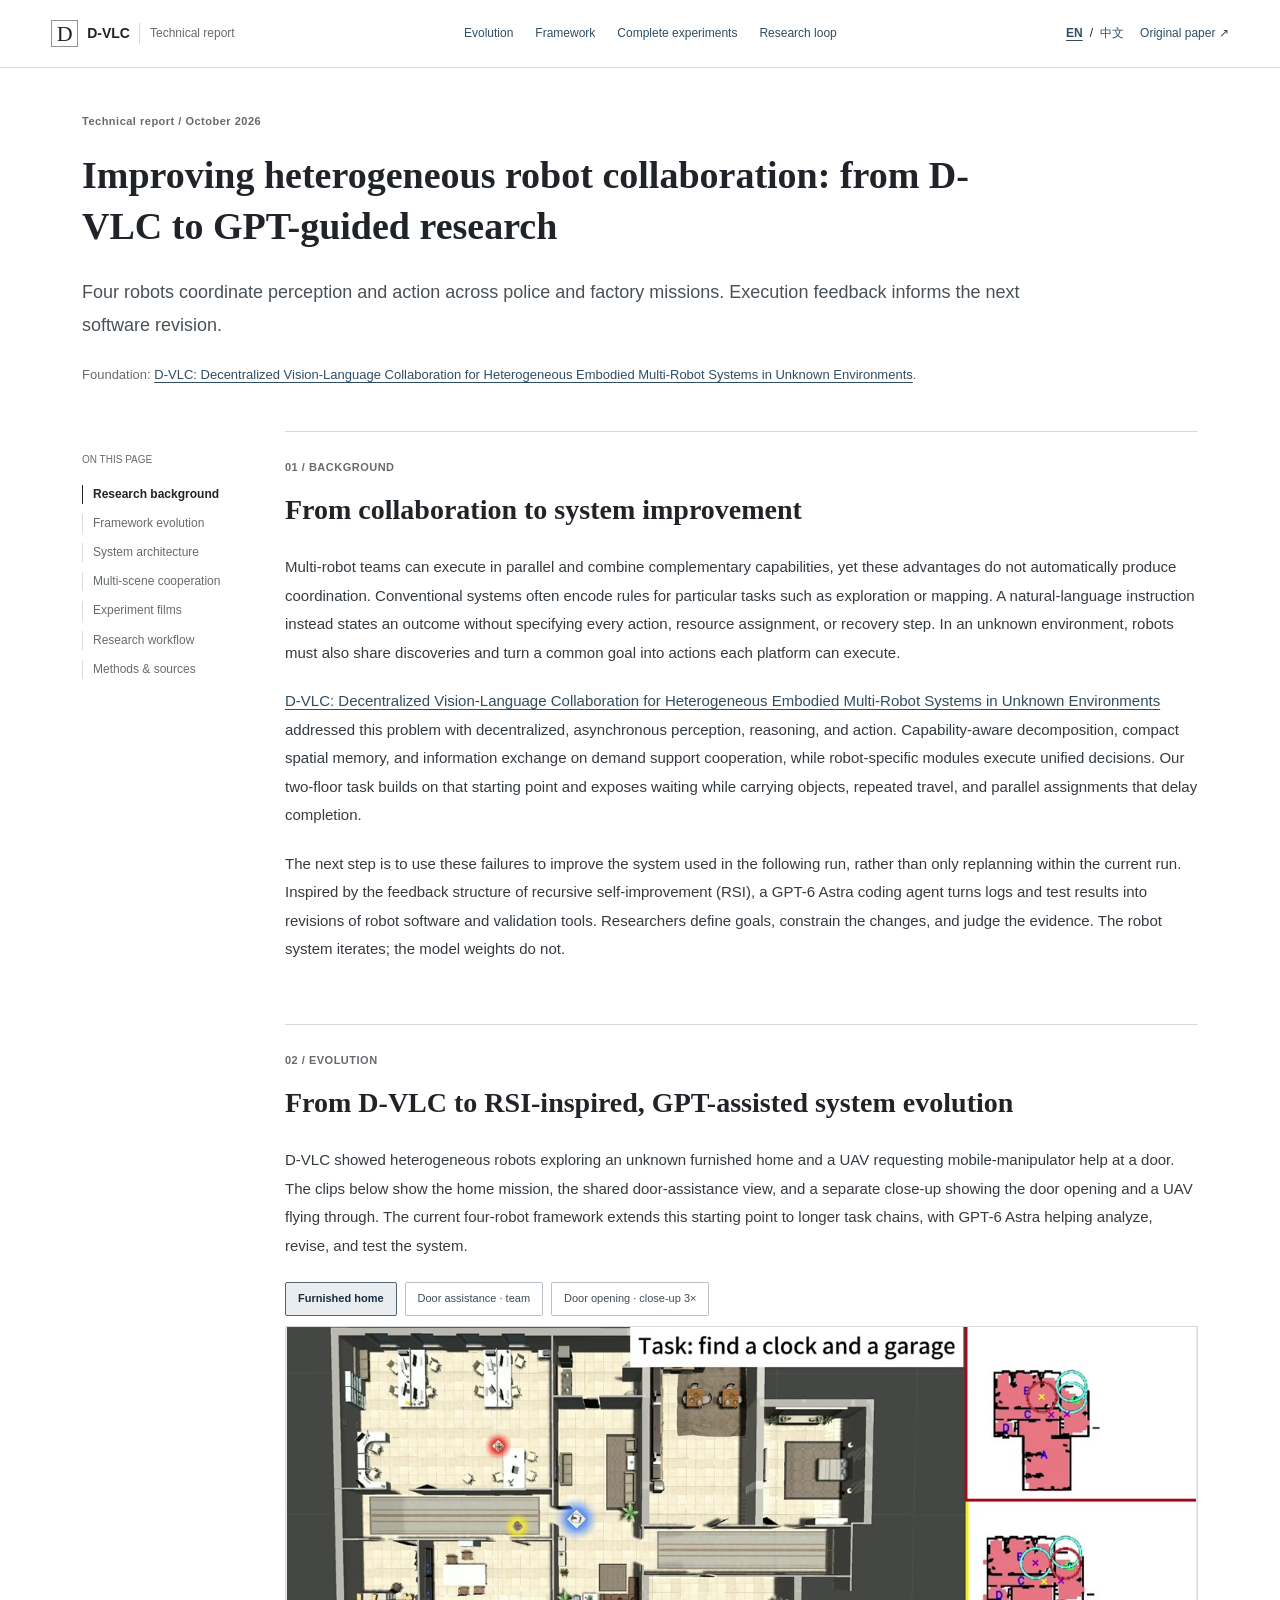
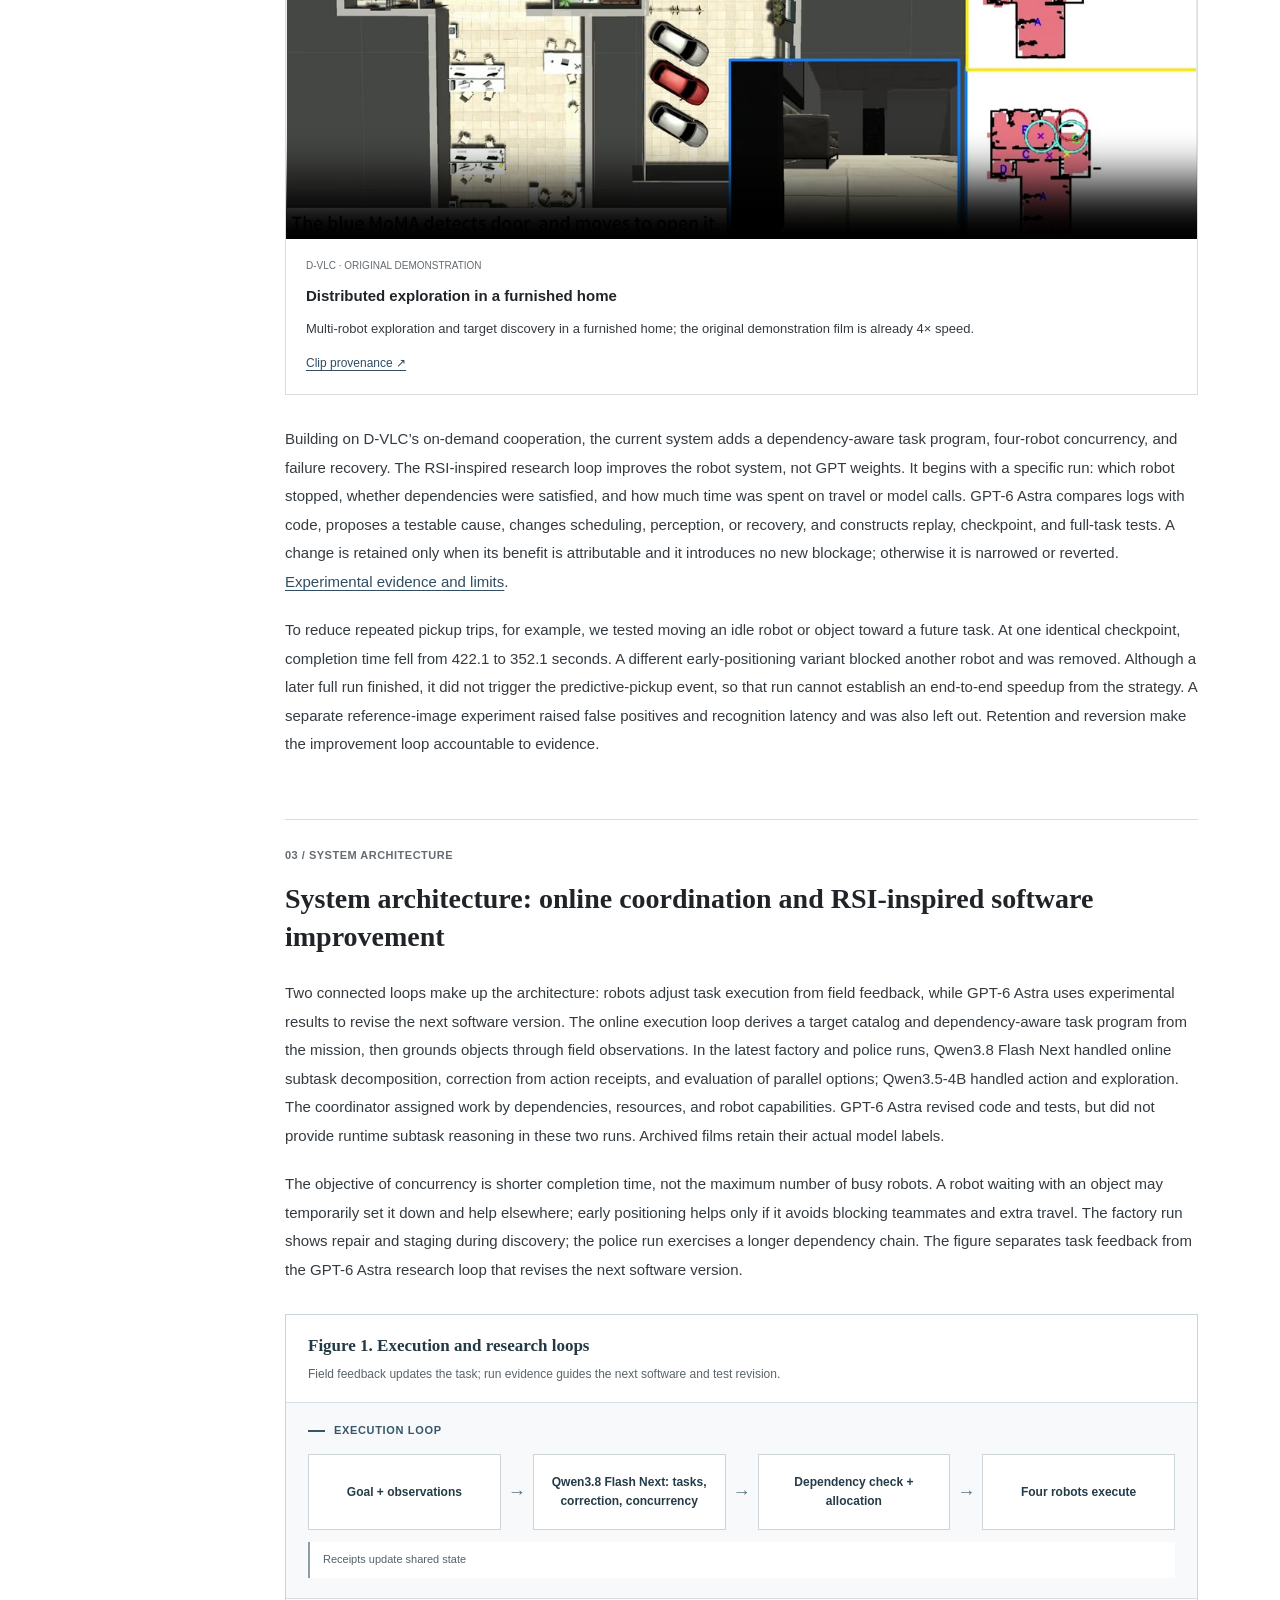
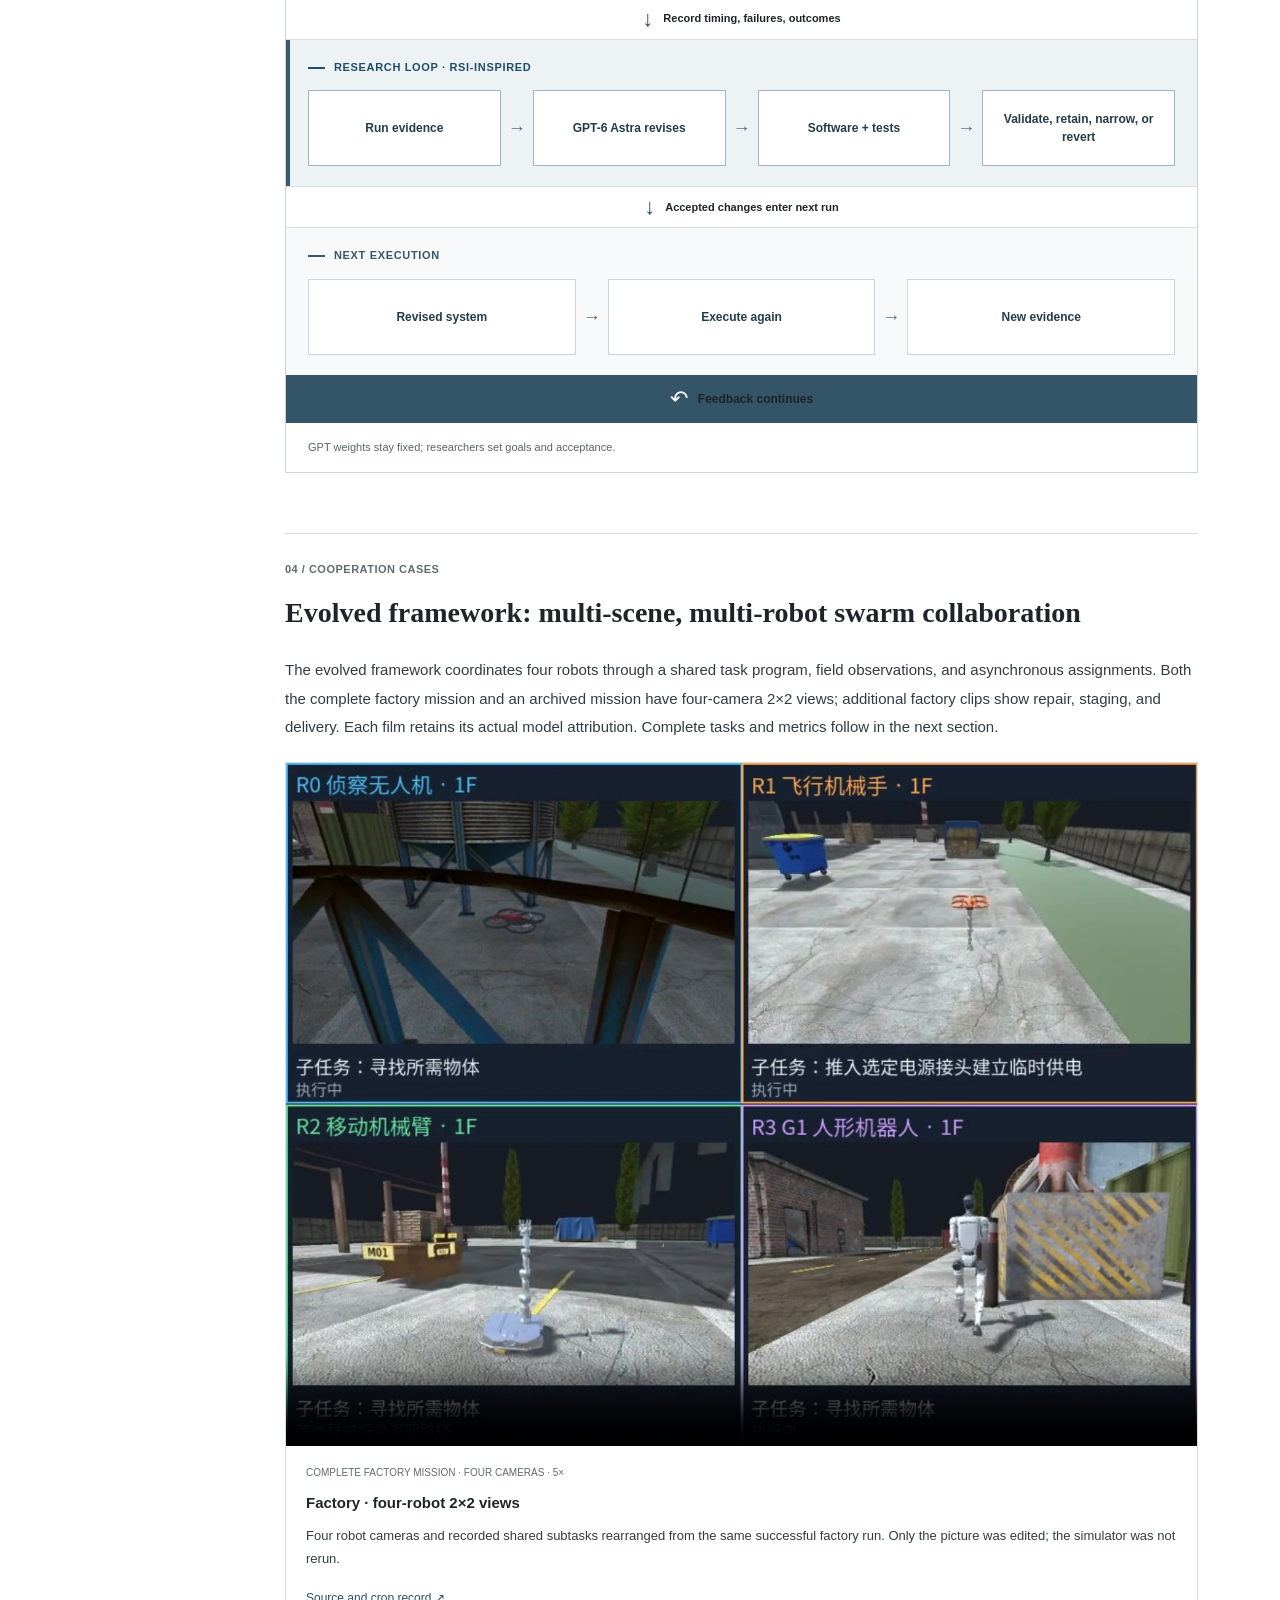
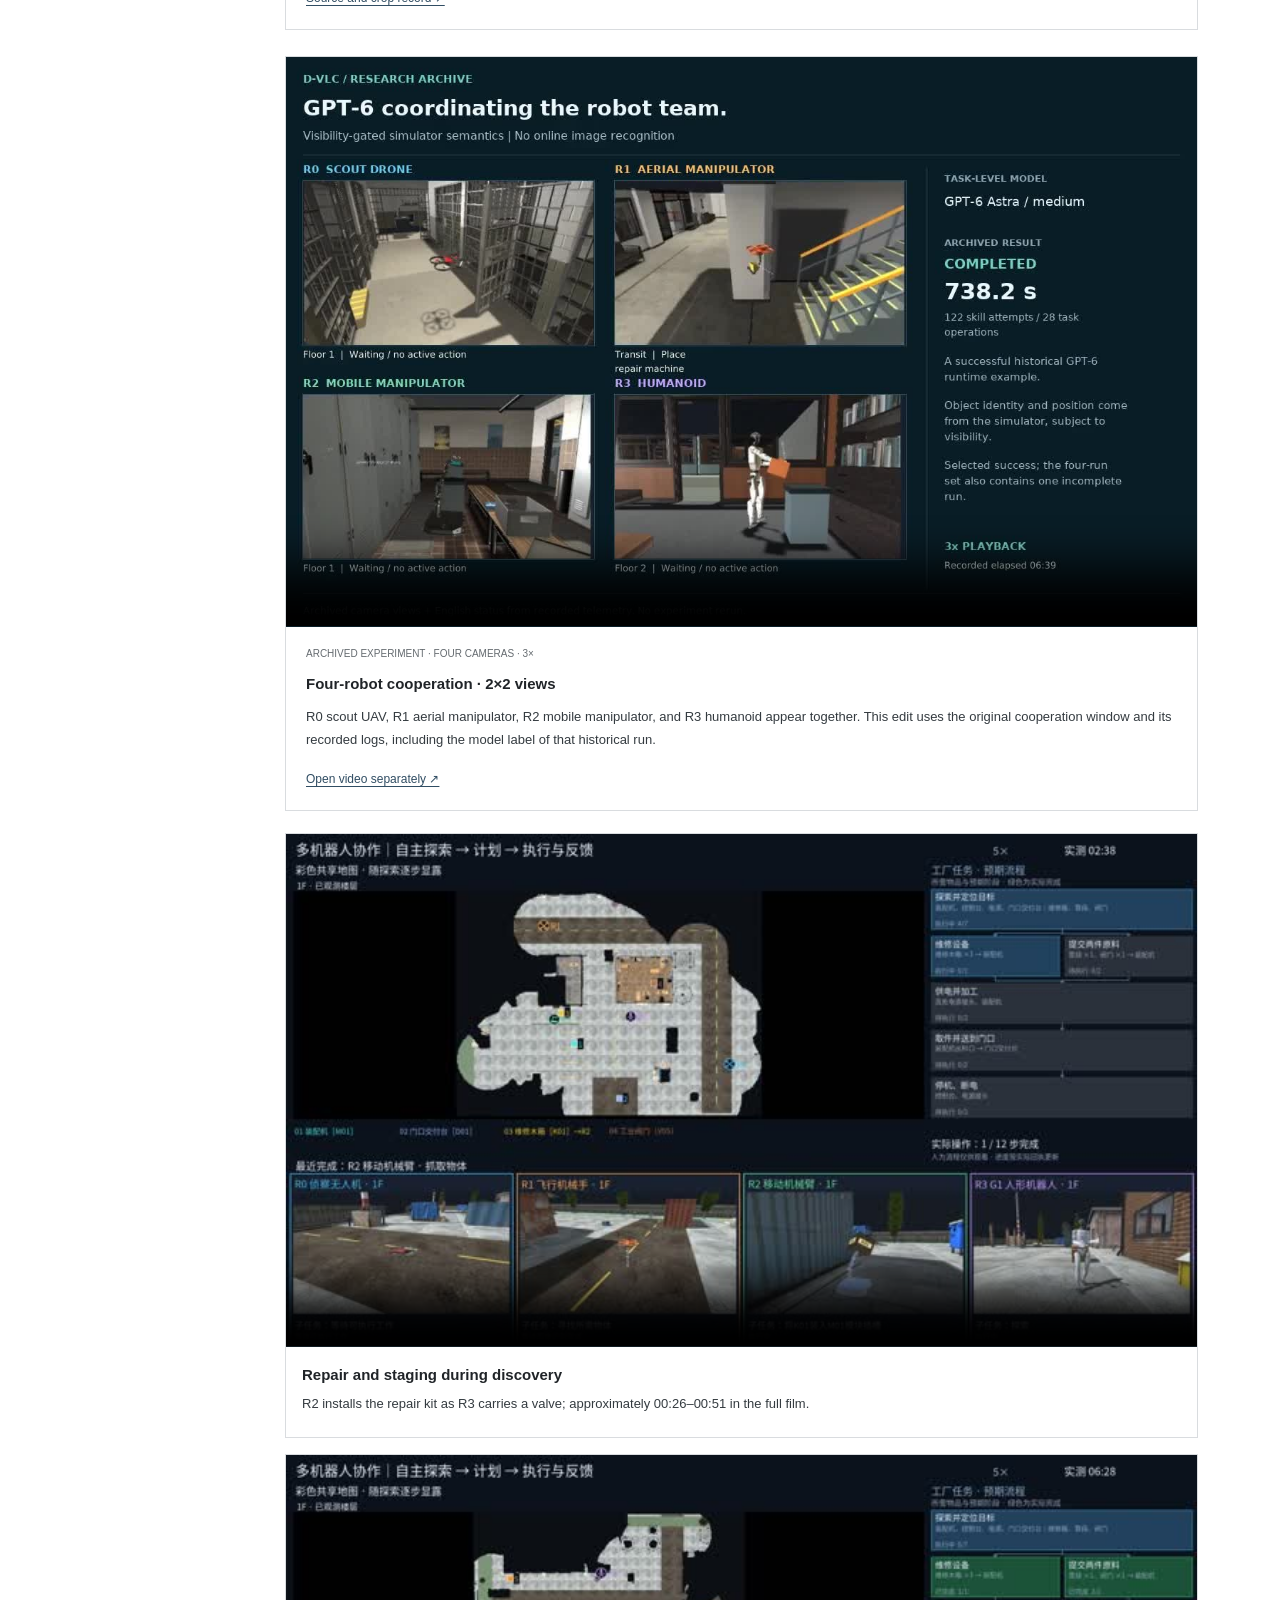
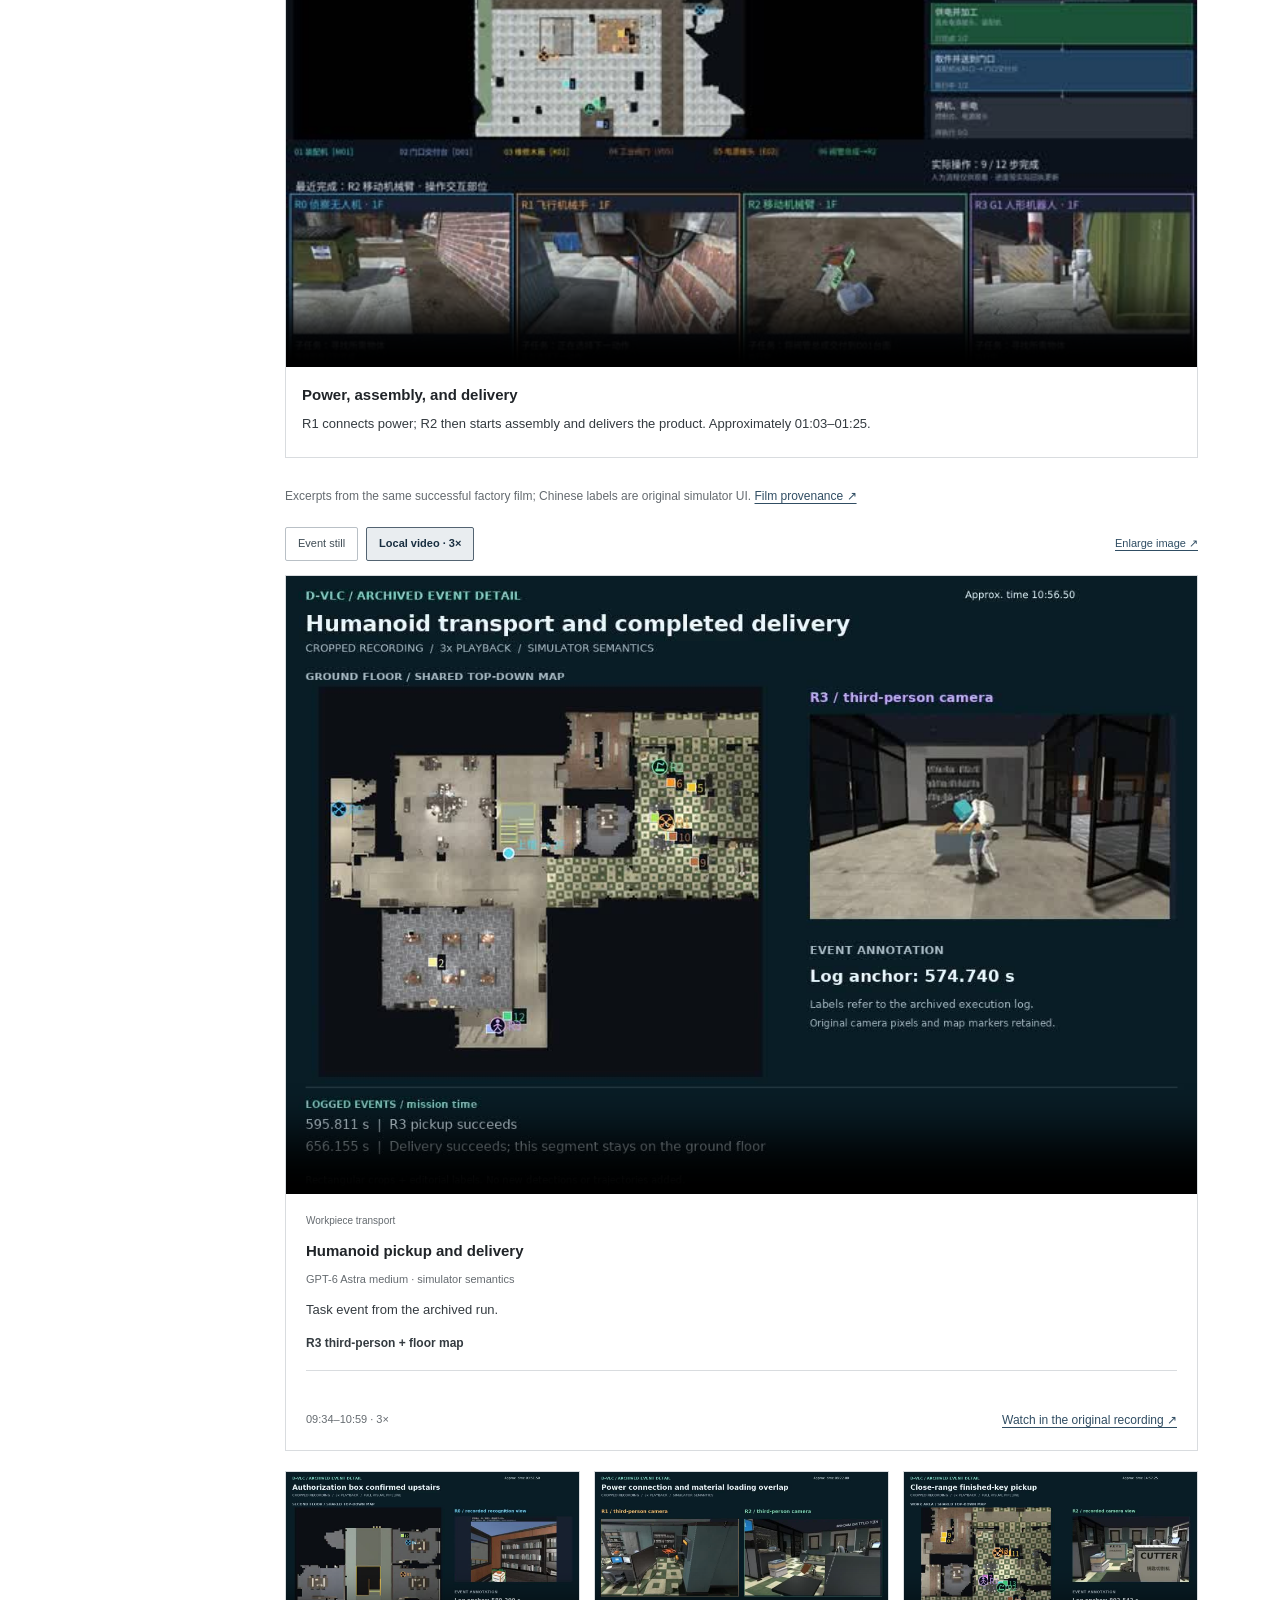
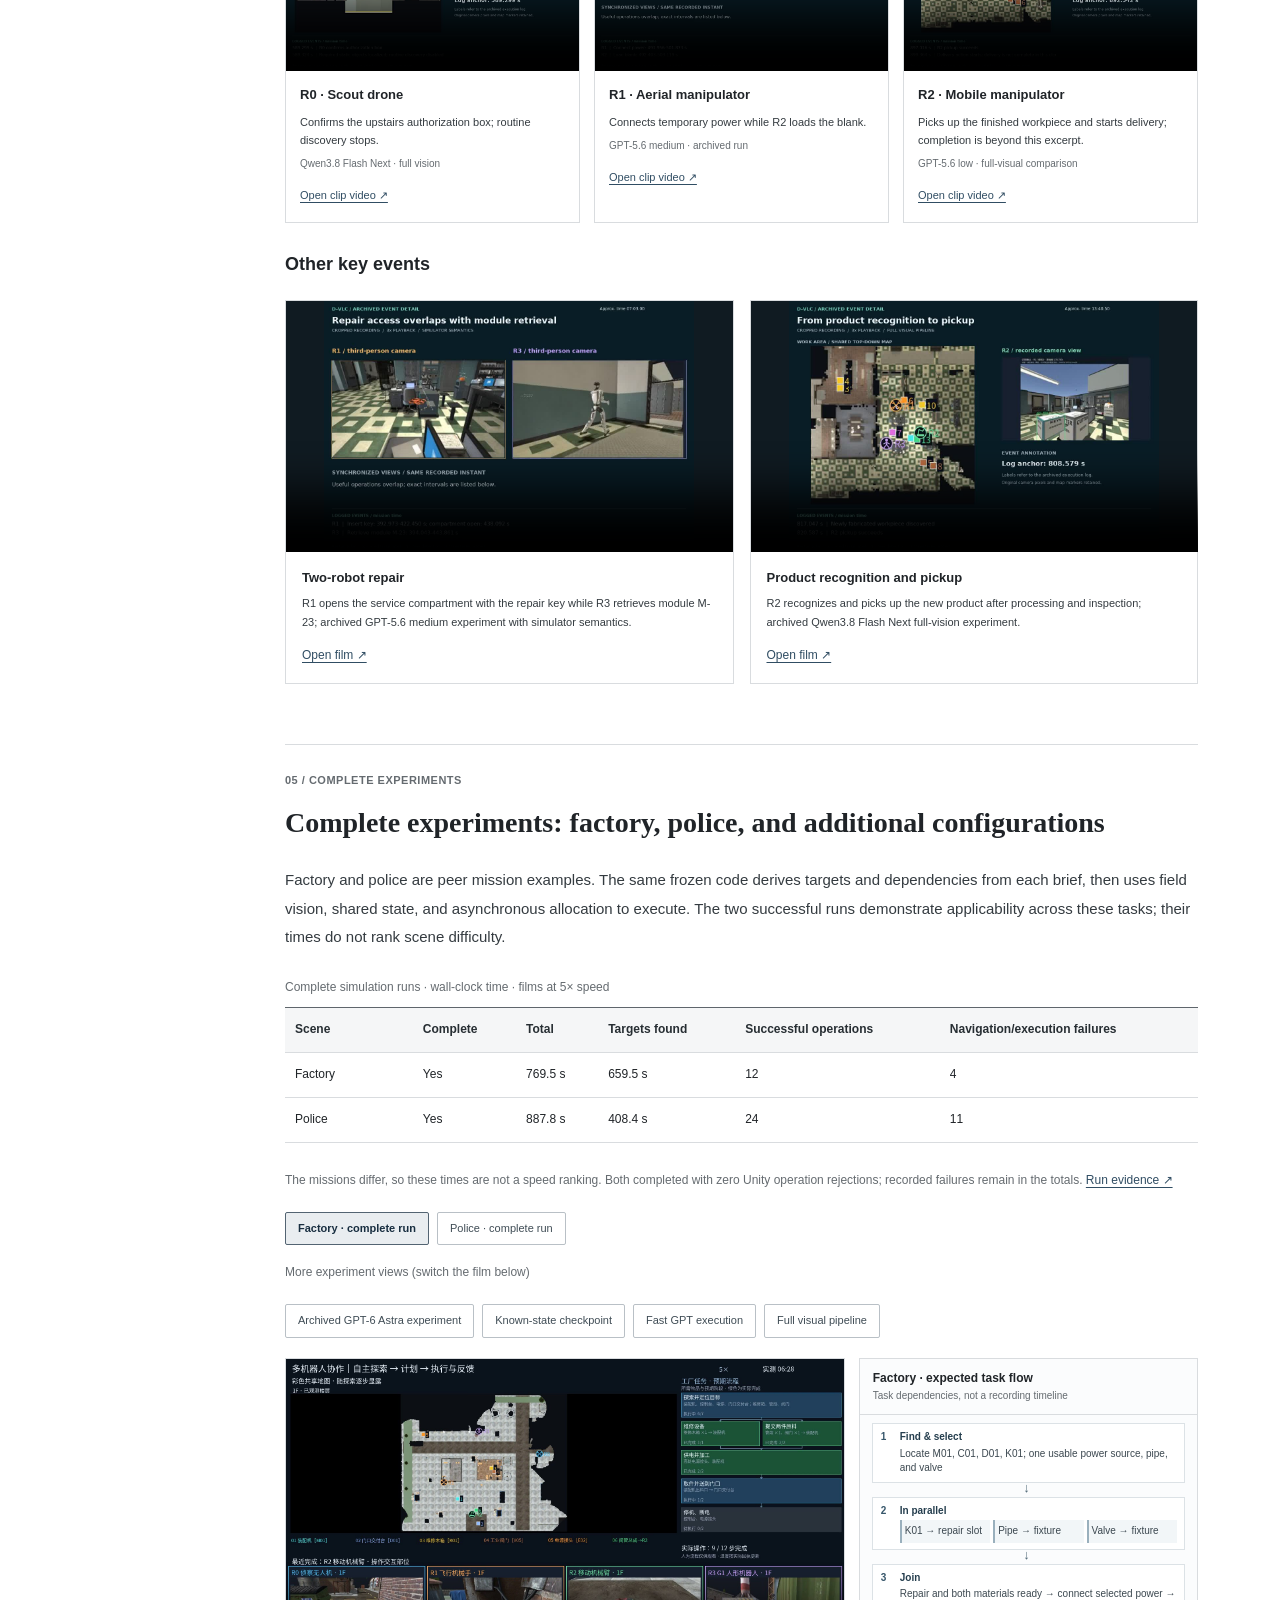
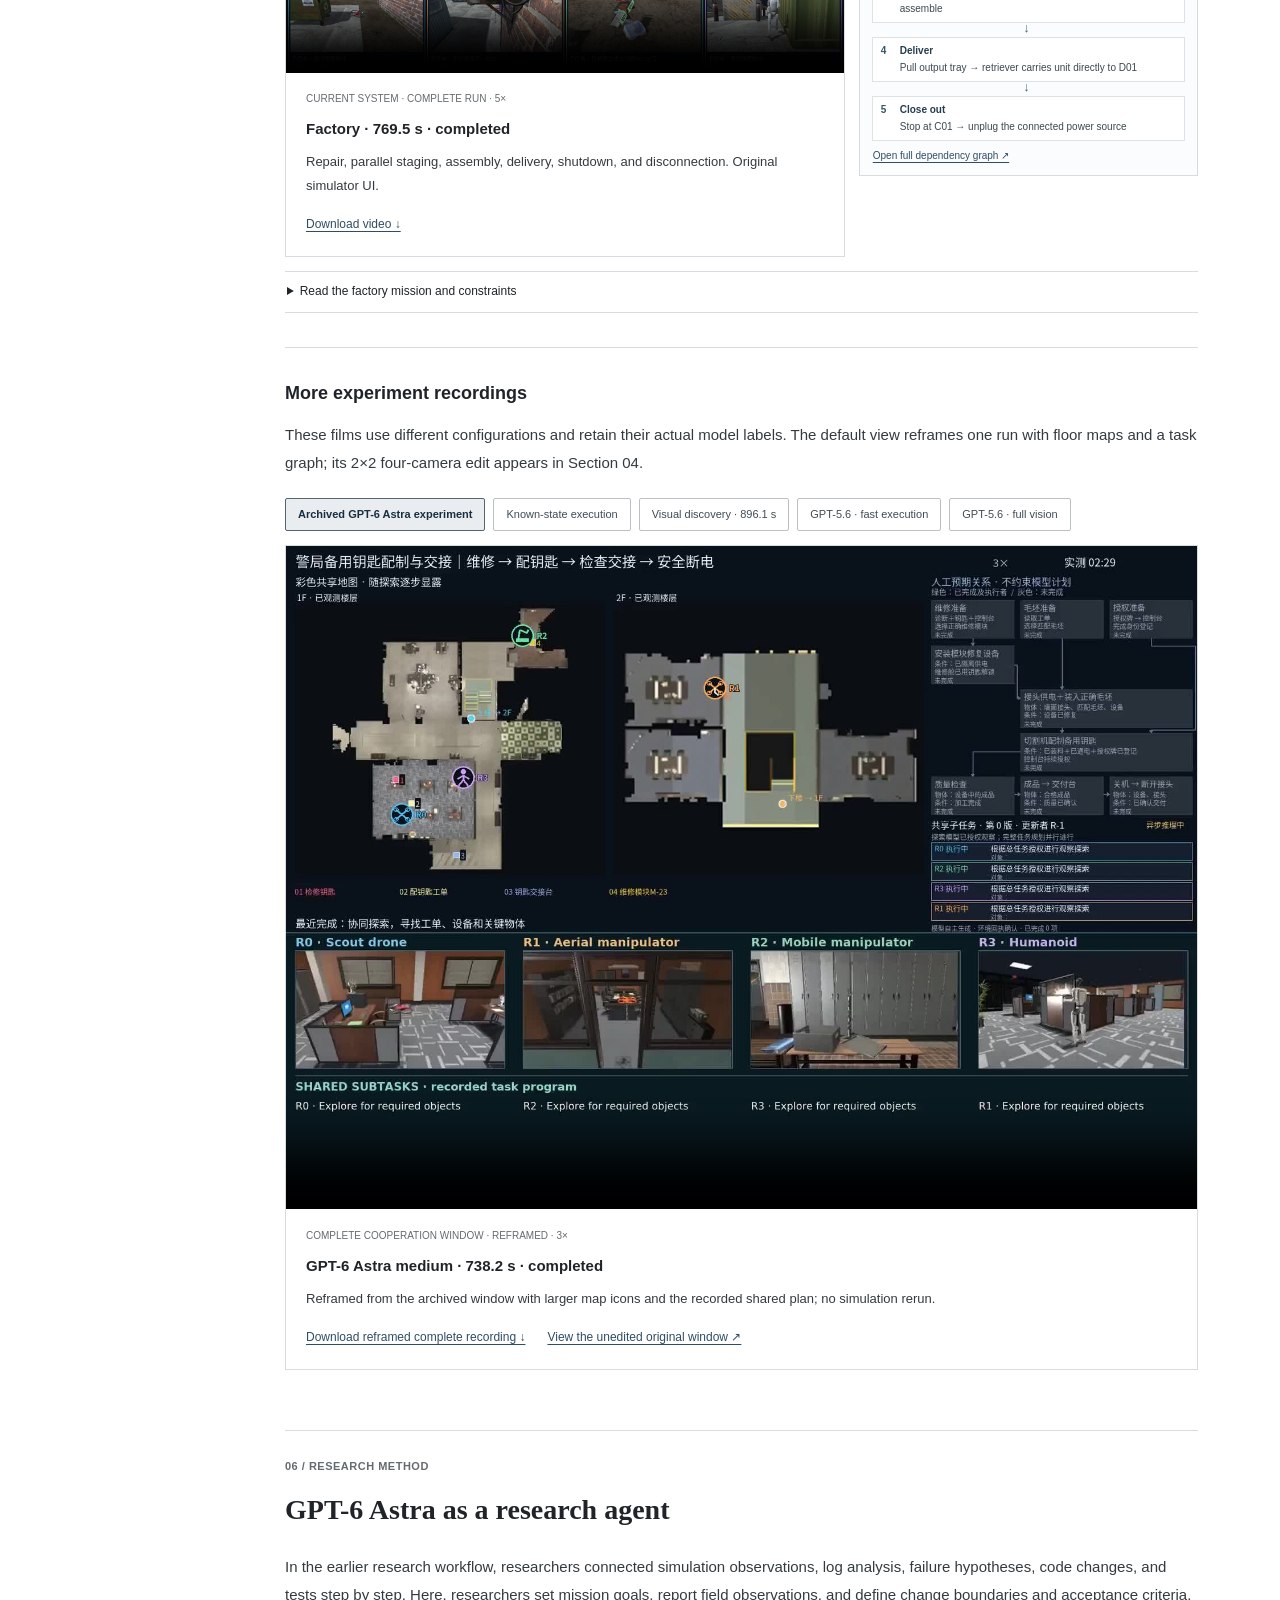
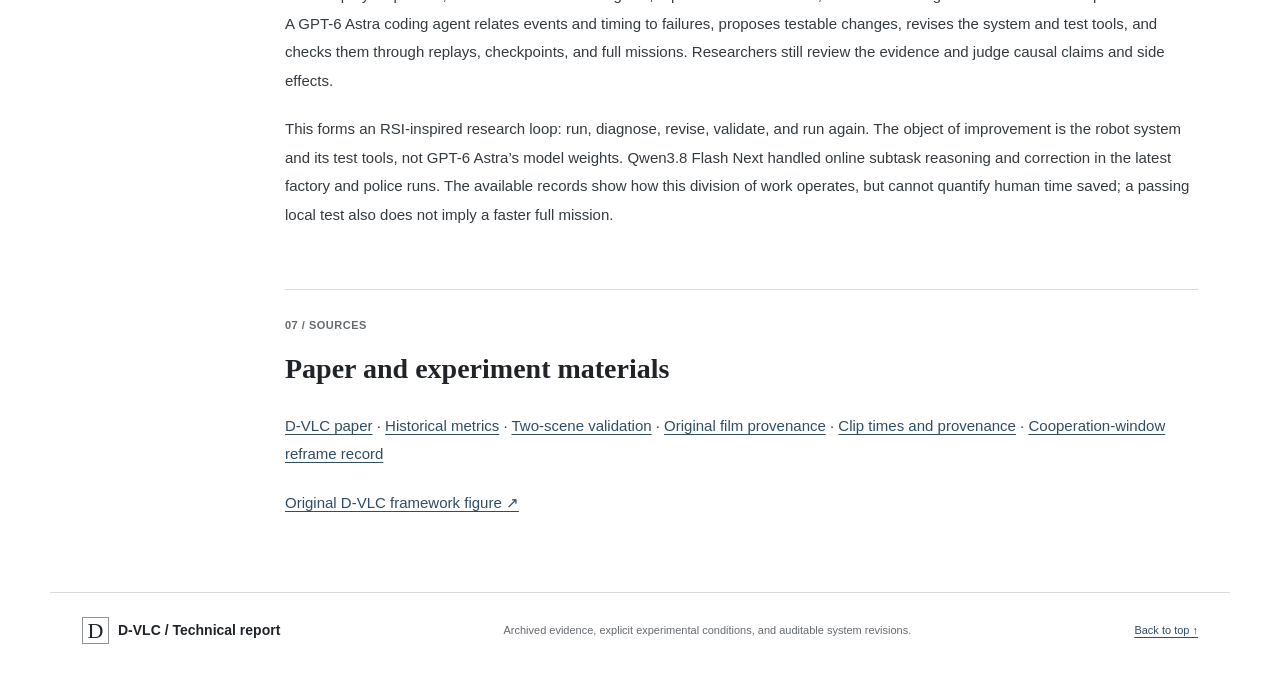
==== commit a15e9591: "Contrast research workflows in GPT-6 Astra section" ====
--- a/index.html
+++ b/index.html
@@ -29,8 +29,8 @@
 <div class="cycle-recurrence"><span aria-hidden="true">↶</span><strong>Feedback continues</strong></div>
 <p class="figure-note">GPT weights stay fixed; researchers set goals and acceptance.</p>
 </figure></section>
-<section id="highlights"><div class="section-number">04 / COOPERATION CASES</div><h2>Evolved framework: multi-scene, multi-robot swarm collaboration</h2><p>The evolved framework coordinates four robots through a shared task program, field observations, and asynchronous assignments. Both the complete factory mission and an archived mission have four-camera 2×2 views; additional factory clips show repair, staging, and delivery. Each film retains its actual model attribution. Complete tasks and metrics follow in the next section.</p><figure class="video-figure factory-four-camera-feature"><video aria-label="Factory mission four-robot third-person 2×2 film at five times speed" controls playsinline preload="none" poster="assets/scenes/factory-four-camera-poster.jpg" src="assets/scenes/factory-four-camera-5x.mp4"></video><figcaption><span class="experiment-tag">COMPLETE FACTORY MISSION · FOUR CAMERAS · 5×</span><strong>Factory · four-robot 2×2 views</strong><p>Four robot cameras and recorded shared subtasks rearranged from the same successful factory run. Only the picture was edited; the simulator was not rerun.</p><a href="assets/scenes/factory-four-camera-provenance.json">Source and crop record ↗</a></figcaption></figure><figure class="video-figure four-camera-feature"><video aria-label="Four robot third-person cameras in a 2×2 archived film" controls playsinline preload="metadata" poster="assets/gpt6-semantic.jpg?v=3" src="assets/gpt6-semantic.mp4?v=3"></video><figcaption><span class="experiment-tag">ARCHIVED EXPERIMENT · FOUR CAMERAS · 3×</span><strong>Four-robot cooperation · 2×2 views</strong><p>R0 scout UAV, R1 aerial manipulator, R2 mobile manipulator, and R3 humanoid appear together. This edit uses the original cooperation window and its recorded logs, including the model label of that historical run.</p><a href="assets/gpt6-semantic.mp4?v=3" target="_blank" rel="noopener">Open video separately ↗</a></figcaption></figure><div class="scene-clips"><figure class="video-figure"><video controls playsinline preload="none" poster="assets/scenes/factory-32.jpg" src="assets/scenes/factory-repair-and-staging.mp4" aria-label="Factory repair and staging clip"></video><figcaption><strong>Repair and staging during discovery</strong><p>R2 installs the repair kit as R3 carries a valve; approximately 00:26–00:51 in the full film.</p></figcaption></figure><figure class="video-figure"><video controls playsinline preload="none" poster="assets/scenes/factory-78.jpg" src="assets/scenes/factory-power-and-delivery.mp4" aria-label="Factory power, assembly and delivery clip"></video><figcaption><strong>Power, assembly, and delivery</strong><p>R1 connects power; R2 then starts assembly and delivers the product. Approximately 01:03–01:25.</p></figcaption></figure></div><p class="figure-note">Excerpts from the same successful factory film; Chinese labels are original simulator UI. <a href="assets/scenes/evidence.json">Film provenance ↗</a></p><div aria-label="Detail view mode" class="focus-controls" role="group"><button aria-pressed="false" data-focus-mode="still" type="button">Event still</button><button aria-pressed="true" class="selected" data-focus-mode="video" type="button">Local video · 3×</button><a href="assets/focus/humanoid-delivery.jpg" id="highlight-fullsize" target="_blank">Enlarge image ↗</a></div><figure class="video-figure highlight-feature"><img alt="R3 third-person view and ground-floor map" height="760" hidden id="highlight-still" src="assets/focus/humanoid-delivery.jpg" width="1120"/><video aria-label="Selected highlight" controls="" id="highlight-video" playsinline="" poster="assets/focus/humanoid-delivery.jpg" preload="none" src="assets/focus/humanoid-delivery.mp4"></video><figcaption aria-live="polite"><span class="experiment-tag" id="highlight-tag">Workpiece transport</span><strong id="highlight-title">Humanoid pickup and delivery</strong><span class="clip-source" id="highlight-run">GPT-6 Astra medium · simulator semantics</span><p id="highlight-description">Task event from the archived run.</p><p class="view-label" id="highlight-view">R3 third-person + floor map</p><ol class="event-ledger" id="highlight-events"></ol><div class="clip-meta"><span id="highlight-time">09:34–10:59 · 3×</span><a data-context="humanoid-delivery" href="#archive" id="highlight-context">Watch in the original recording ↗</a></div></figcaption></figure><div class="robot-video-grid" aria-label="Clips from the other three robots"><figure class="video-figure robot-clip"><video aria-label="R0 · Scout drone · Confirms the upstairs authorization box; routine discovery stops." controls playsinline preload="none" poster="assets/focus/recognition-authorization.jpg" src="assets/focus/recognition-authorization.mp4"></video><figcaption><strong>R0 · Scout drone</strong><p>Confirms the upstairs authorization box; routine discovery stops.</p><span class="clip-source">Qwen3.8 Flash Next · full vision</span><a href="assets/focus/recognition-authorization.mp4" target="_blank" rel="noopener">Open clip video ↗</a></figcaption></figure><figure class="video-figure robot-clip"><video aria-label="R1 · Aerial manipulator · Connects temporary power while R2 loads the blank." controls playsinline preload="none" poster="assets/focus/power-and-loading.jpg" src="assets/focus/power-and-loading.mp4"></video><figcaption><strong>R1 · Aerial manipulator</strong><p>Connects temporary power while R2 loads the blank.</p><span class="clip-source">GPT-5.6 medium · archived run</span><a href="assets/focus/power-and-loading.mp4" target="_blank" rel="noopener">Open clip video ↗</a></figcaption></figure><figure class="video-figure robot-clip"><video aria-label="R2 · Mobile manipulator · Picks up the finished workpiece and starts delivery; completion is beyond this excerpt." controls playsinline preload="none" poster="assets/focus/close-pickup.jpg" src="assets/focus/close-pickup.mp4"></video><figcaption><strong>R2 · Mobile manipulator</strong><p>Picks up the finished workpiece and starts delivery; completion is beyond this excerpt.</p><span class="clip-source">GPT-5.6 low · full-visual comparison</span><a href="assets/focus/close-pickup.mp4" target="_blank" rel="noopener">Open clip video ↗</a></figcaption></figure></div><div class="focus-extra-clips"><h3>Other key events</h3><div class="scene-clips secondary-clips"><figure class="video-figure"><video aria-label="R1 and R3 coordinate repair" controls playsinline preload="none" poster="assets/focus/parallel-repair.jpg" src="assets/focus/parallel-repair.mp4"></video><figcaption><strong>Two-robot repair</strong><p>R1 opens the service compartment with the repair key while R3 retrieves module M-23; archived GPT-5.6 medium experiment with simulator semantics.</p><a href="assets/focus/parallel-repair.mp4" target="_blank" rel="noopener">Open film ↗</a></figcaption></figure><figure class="video-figure"><video aria-label="R2 recognizes and picks up the new product" controls playsinline preload="none" poster="assets/focus/recognition-product.jpg" src="assets/focus/recognition-product.mp4"></video><figcaption><strong>Product recognition and pickup</strong><p>R2 recognizes and picks up the new product after processing and inspection; archived Qwen3.8 Flash Next full-vision experiment.</p><a href="assets/focus/recognition-product.mp4" target="_blank" rel="noopener">Open film ↗</a></figcaption></figure></div></div></section><section id="demos"><span id="multi-scene" class="fragment-alias" aria-hidden="true"></span><div class="section-number">05 / COMPLETE EXPERIMENTS</div><h2>Complete experiments: factory, police, and earlier configurations</h2><p>Factory and police are peer mission examples. The same frozen code derives targets and dependencies from each brief, then uses field vision, shared state, and asynchronous allocation to execute. The two successful runs demonstrate applicability across these tasks; their times do not rank scene difficulty.</p><div class="table-scroll"><table class="scene-table"><caption>Complete simulation runs · wall-clock time · films at 5× speed</caption><thead><tr><th>Scene</th><th>Complete</th><th>Total</th><th>Targets found</th><th>Successful operations</th><th>Navigation/execution failures</th></tr></thead><tbody><tr><td>Factory</td><td>Yes</td><td>769.5 s</td><td>659.5 s</td><td>12</td><td>4</td></tr><tr><td>Police</td><td>Yes</td><td>887.8 s</td><td>408.4 s</td><td>24</td><td>11</td></tr></tbody></table></div><p class="scene-note">The missions differ, so these times are not a speed ranking. Both completed with zero Unity operation rejections; recorded failures remain in the totals. <a href="assets/scenes/evidence.json">Run evidence ↗</a></p><div aria-label="Choose experiment" class="demo-tabs" role="group"><button aria-pressed="true" class="active" data-demo="factory">Factory · complete run</button><button aria-pressed="false" data-demo="police">Police · complete run</button></div><div class="additional-film-tabs"><p class="selector-label">More experiment views (switch the film below)</p><div class="demo-tabs"><button aria-pressed="false" data-demo="gpt6-semantic">Archived GPT-6 Astra experiment</button><button aria-pressed="false" data-demo="known-state">Known-state checkpoint</button><button aria-pressed="false" data-demo="gpt56-semantic">Fast GPT execution</button><button aria-pressed="false" data-demo="gpt56-visual">Full visual pipeline</button></div></div><div class="mission-showcase"><figure class="video-figure"><video aria-label="Factory complete run at five times speed" class="current-scene" controls id="experiment-video" playsinline poster="assets/scenes/factory-poster.jpg" preload="metadata" src="assets/scenes/factory-full-5x.mp4"></video><figcaption><span class="experiment-tag" id="demo-tag">CURRENT SYSTEM · COMPLETE RUN · 5×</span><strong id="demo-title">Factory · 769.5 s · completed</strong><p id="demo-description">Repair, parallel staging, assembly, delivery, shutdown, and disconnection. Original simulator UI.</p><a download href="assets/scenes/factory-full-5x.mp4" id="demo-download">Download video ↓</a></figcaption></figure><aside class="mission-flow-side"><figure class="compact-flow" data-mission-panel="factory" aria-label="Factory · expected task flow"><figcaption><strong>Factory · expected task flow</strong><span>Task dependencies, not a recording timeline</span></figcaption><ol class="flow-steps"><li><b>Find & select</b><span>Locate M01, C01, D01, K01; one usable power source, pipe, and valve</span></li><li><b>In parallel</b><div class="flow-parallel"><span>K01 → repair slot</span><span>Pipe → fixture</span><span>Valve → fixture</span></div></li><li><b>Join</b><span>Repair and both materials ready → connect selected power → assemble</span></li><li><b>Deliver</b><span>Pull output tray → retriever carries unit directly to D01</span></li><li><b>Close out</b><span>Stop at C01 → unplug the connected power source</span></li></ol><a href="assets/scenes/factory-flow-en.svg" target="_blank" rel="noopener">Open full dependency graph ↗</a></figure><figure class="compact-flow" data-mission-panel="police" hidden aria-label="Police · expected task flow"><figcaption><strong>Police · expected task flow</strong><span>Task dependencies, not a recording timeline</span></figcaption><ol class="flow-steps"><li><b>Find & select</b><span>Read ORDER for blank; diagnose CUTTER for module</span></li><li><b>In parallel</b><div class="flow-parallel"><span>Confirm isolation → KEY opens hatch → module → blank</span><span>PERMIT → CONTROL registration</span></div></li><li><b>Join</b><span>Connect POWER; order, repair, blank, power, and permit ready</span></li><li><b>Two robots</b><span>Robot A holds authorization while B starts; release after success</span></li><li><b>Deliver & close</b><span>Inspect KEYS → deliver → stop at CONTROL → unplug</span></li></ol><a href="assets/scenes/police-flow-en.svg" target="_blank" rel="noopener">Open full dependency graph ↗</a></figure></aside></div><div class="mission-briefs"><div class="mission-brief" data-brief-panel="factory"><details class="mission-text"><summary>Read the factory mission and constraints</summary><div class="detail-body"><p>Explore the idle factory together, repair assembly machine M01, make a valve–pipe unit, and deliver it to D01 just inside the main gate. Finish by shutting down and disconnecting power. Identify seven target categories: M01, C01, D01, K01, one of E01/E02/E03, one of P01/P02/PIPE03/P04, and one of V01–V05. One usable item per alternative class is enough; the other locations are unknown.</p><p>M01 starts isolated with its repair hatch open, and power is disconnected. Install the whole K01 replacement kit in the repair slot; put a pipe and a valve into their respective staging fixtures. Repair and both staging branches may proceed during exploration without waiting for one another. Connect power and begin assembly only after all three are complete. </p><p>Pulling the output tray places the finished unit in the retriever’s hand; that robot delivers directly to D01 without another search or pickup. Then shut down at C01 and unplug the connector actually used. Robots assign work from capabilities and field feedback.</p></div></details></div><div class="mission-brief" data-brief-panel="police" hidden><details class="mission-text"><summary>Read the police mission and constraints</summary><div class="detail-body"><p>Explore the police station together, repair the broken key cutter, make a batch of spare keys from the work order, inspect them, and deliver accepted keys to the handoff desk. Finish by shutting down and disconnecting power. Surface labels are ORDER, CUTTER, CONTROL, KEY, PERMIT, POWER, DELIVERY, and KEYS. Candidate repair modules are M-17/M-23/M-41 and blanks are B-AL/B-CU. The field diagnosis selects the module; the work order selects the blank. Their locations are unknown.</p><p>POWER starts disconnected, so there is no initial unplug step. Confirm isolation before repair; insert KEY, turn the lock, and open the service hatch. Replace the matching module, load the matching blank, then connect power. PERMIT can be brought to CONTROL and registered in parallel.</p><p>After the order is read, repair and blank loading are complete, power is connected, and the permit is registered, one robot must continuously hold the authorization button while another starts CUTTER. Release only after startup succeeds. Inspect the produced KEYS; take and deliver them only if they pass. After delivery, shut down at CONTROL and finally unplug POWER. Robots choose roles from capabilities and field feedback.</p></div></details></div></div><div id="archive" class="archive-subsection"><h3>More experiment recordings</h3><p>These films use different configurations and retain their actual model labels. The default view reframes one run with floor maps and a task graph; its 2×2 four-camera edit appears in Section 04.</p><div aria-label="Choose original recording" class="demo-tabs" role="group"><button aria-pressed="true" class="active" data-archive="gpt6-semantic">Archived GPT-6 Astra experiment</button><button aria-pressed="false" class="" data-archive="known-state">Known-state execution</button><button aria-pressed="false" class="" data-archive="predictive">Visual discovery · 896.1 s</button><button aria-pressed="false" class="" data-archive="gpt56-semantic">GPT-5.6 · fast execution</button><button aria-pressed="false" class="" data-archive="gpt56-visual">GPT-5.6 · full vision</button></div><figure class="video-figure archive-feature reframed"><video aria-label="COMPLETE COOPERATION WINDOW · REFRAMED · 3×" controls="" id="archive-video" playsinline="" poster="assets/archive/gpt6-semantic-reframed-en-3x.jpg?v=5" preload="none" src="assets/archive/gpt6-semantic-reframed-en-3x.mp4?v=5"></video><figcaption aria-live="polite"><span class="experiment-tag" id="archive-tag">COMPLETE COOPERATION WINDOW · REFRAMED · 3×</span><strong id="archive-title">GPT-6 Astra medium · 738.2 s · completed</strong><p id="archive-description">Reframed from the archived window with larger map icons and the recorded shared plan; no simulation rerun.</p><a download="" href="assets/archive/gpt6-semantic-reframed-en-3x.mp4?v=5" id="archive-download">Download reframed complete recording ↓</a><a href="assets/archive/gpt6-semantic-swarm-3x.mp4" id="archive-original">View the unedited original window ↗</a></figcaption></figure></div></section>
-<section id="research"><div class="section-number">06 / RESEARCH METHOD</div><h2>GPT-6 Astra as a research agent</h2><p>In the RSI-inspired research loop, GPT-6 Astra inspects code, diagnoses logs, revises the framework, builds tests, and organizes results. Qwen3.8 Flash Next performed runtime subtask reasoning in the latest factory and police runs. Researchers continue to supply task goals and field observations, and set the scope and acceptance criteria. Together these roles turn “the robot stopped” into a traceable engineering question: was the wait caused by a receiving condition, task dependency, navigation, or a reasoning queue? Event and timing records must distinguish these causes. A passing local test does not establish a faster full run, and the available records cannot quantify human labor saved.</p></section>
+<section id="highlights"><div class="section-number">04 / COOPERATION CASES</div><h2>Evolved framework: multi-scene, multi-robot swarm collaboration</h2><p>The evolved framework coordinates four robots through a shared task program, field observations, and asynchronous assignments. Both the complete factory mission and an archived mission have four-camera 2×2 views; additional factory clips show repair, staging, and delivery. Each film retains its actual model attribution. Complete tasks and metrics follow in the next section.</p><figure class="video-figure factory-four-camera-feature"><video aria-label="Factory mission four-robot third-person 2×2 film at five times speed" controls playsinline preload="none" poster="assets/scenes/factory-four-camera-poster.jpg" src="assets/scenes/factory-four-camera-5x.mp4"></video><figcaption><span class="experiment-tag">COMPLETE FACTORY MISSION · FOUR CAMERAS · 5×</span><strong>Factory · four-robot 2×2 views</strong><p>Four robot cameras and recorded shared subtasks rearranged from the same successful factory run. Only the picture was edited; the simulator was not rerun.</p><a href="assets/scenes/factory-four-camera-provenance.json">Source and crop record ↗</a></figcaption></figure><figure class="video-figure four-camera-feature"><video aria-label="Four robot third-person cameras in a 2×2 archived film" controls playsinline preload="metadata" poster="assets/gpt6-semantic.jpg?v=3" src="assets/gpt6-semantic.mp4?v=3"></video><figcaption><span class="experiment-tag">ARCHIVED EXPERIMENT · FOUR CAMERAS · 3×</span><strong>Four-robot cooperation · 2×2 views</strong><p>R0 scout UAV, R1 aerial manipulator, R2 mobile manipulator, and R3 humanoid appear together. This edit uses the original cooperation window and its recorded logs, including the model label of that historical run.</p><a href="assets/gpt6-semantic.mp4?v=3" target="_blank" rel="noopener">Open video separately ↗</a></figcaption></figure><div class="scene-clips"><figure class="video-figure"><video controls playsinline preload="none" poster="assets/scenes/factory-32.jpg" src="assets/scenes/factory-repair-and-staging.mp4" aria-label="Factory repair and staging clip"></video><figcaption><strong>Repair and staging during discovery</strong><p>R2 installs the repair kit as R3 carries a valve; approximately 00:26–00:51 in the full film.</p></figcaption></figure><figure class="video-figure"><video controls playsinline preload="none" poster="assets/scenes/factory-78.jpg" src="assets/scenes/factory-power-and-delivery.mp4" aria-label="Factory power, assembly and delivery clip"></video><figcaption><strong>Power, assembly, and delivery</strong><p>R1 connects power; R2 then starts assembly and delivers the product. Approximately 01:03–01:25.</p></figcaption></figure></div><p class="figure-note">Excerpts from the same successful factory film; Chinese labels are original simulator UI. <a href="assets/scenes/evidence.json">Film provenance ↗</a></p><div aria-label="Detail view mode" class="focus-controls" role="group"><button aria-pressed="false" data-focus-mode="still" type="button">Event still</button><button aria-pressed="true" class="selected" data-focus-mode="video" type="button">Local video · 3×</button><a href="assets/focus/humanoid-delivery.jpg" id="highlight-fullsize" target="_blank">Enlarge image ↗</a></div><figure class="video-figure highlight-feature"><img alt="R3 third-person view and ground-floor map" height="760" hidden id="highlight-still" src="assets/focus/humanoid-delivery.jpg" width="1120"/><video aria-label="Selected highlight" controls="" id="highlight-video" playsinline="" poster="assets/focus/humanoid-delivery.jpg" preload="none" src="assets/focus/humanoid-delivery.mp4"></video><figcaption aria-live="polite"><span class="experiment-tag" id="highlight-tag">Workpiece transport</span><strong id="highlight-title">Humanoid pickup and delivery</strong><span class="clip-source" id="highlight-run">GPT-6 Astra medium · simulator semantics</span><p id="highlight-description">Task event from the archived run.</p><p class="view-label" id="highlight-view">R3 third-person + floor map</p><ol class="event-ledger" id="highlight-events"></ol><div class="clip-meta"><span id="highlight-time">09:34–10:59 · 3×</span><a data-context="humanoid-delivery" href="#archive" id="highlight-context">Watch in the original recording ↗</a></div></figcaption></figure><div class="robot-video-grid" aria-label="Clips from the other three robots"><figure class="video-figure robot-clip"><video aria-label="R0 · Scout drone · Confirms the upstairs authorization box; routine discovery stops." controls playsinline preload="none" poster="assets/focus/recognition-authorization.jpg" src="assets/focus/recognition-authorization.mp4"></video><figcaption><strong>R0 · Scout drone</strong><p>Confirms the upstairs authorization box; routine discovery stops.</p><span class="clip-source">Qwen3.8 Flash Next · full vision</span><a href="assets/focus/recognition-authorization.mp4" target="_blank" rel="noopener">Open clip video ↗</a></figcaption></figure><figure class="video-figure robot-clip"><video aria-label="R1 · Aerial manipulator · Connects temporary power while R2 loads the blank." controls playsinline preload="none" poster="assets/focus/power-and-loading.jpg" src="assets/focus/power-and-loading.mp4"></video><figcaption><strong>R1 · Aerial manipulator</strong><p>Connects temporary power while R2 loads the blank.</p><span class="clip-source">GPT-5.6 medium · archived run</span><a href="assets/focus/power-and-loading.mp4" target="_blank" rel="noopener">Open clip video ↗</a></figcaption></figure><figure class="video-figure robot-clip"><video aria-label="R2 · Mobile manipulator · Picks up the finished workpiece and starts delivery; completion is beyond this excerpt." controls playsinline preload="none" poster="assets/focus/close-pickup.jpg" src="assets/focus/close-pickup.mp4"></video><figcaption><strong>R2 · Mobile manipulator</strong><p>Picks up the finished workpiece and starts delivery; completion is beyond this excerpt.</p><span class="clip-source">GPT-5.6 low · full-visual comparison</span><a href="assets/focus/close-pickup.mp4" target="_blank" rel="noopener">Open clip video ↗</a></figcaption></figure></div><div class="focus-extra-clips"><h3>Other key events</h3><div class="scene-clips secondary-clips"><figure class="video-figure"><video aria-label="R1 and R3 coordinate repair" controls playsinline preload="none" poster="assets/focus/parallel-repair.jpg" src="assets/focus/parallel-repair.mp4"></video><figcaption><strong>Two-robot repair</strong><p>R1 opens the service compartment with the repair key while R3 retrieves module M-23; archived GPT-5.6 medium experiment with simulator semantics.</p><a href="assets/focus/parallel-repair.mp4" target="_blank" rel="noopener">Open film ↗</a></figcaption></figure><figure class="video-figure"><video aria-label="R2 recognizes and picks up the new product" controls playsinline preload="none" poster="assets/focus/recognition-product.jpg" src="assets/focus/recognition-product.mp4"></video><figcaption><strong>Product recognition and pickup</strong><p>R2 recognizes and picks up the new product after processing and inspection; archived Qwen3.8 Flash Next full-vision experiment.</p><a href="assets/focus/recognition-product.mp4" target="_blank" rel="noopener">Open film ↗</a></figcaption></figure></div></div></section><section id="demos"><span id="multi-scene" class="fragment-alias" aria-hidden="true"></span><div class="section-number">05 / COMPLETE EXPERIMENTS</div><h2>Complete experiments: factory, police, and additional configurations</h2><p>Factory and police are peer mission examples. The same frozen code derives targets and dependencies from each brief, then uses field vision, shared state, and asynchronous allocation to execute. The two successful runs demonstrate applicability across these tasks; their times do not rank scene difficulty.</p><div class="table-scroll"><table class="scene-table"><caption>Complete simulation runs · wall-clock time · films at 5× speed</caption><thead><tr><th>Scene</th><th>Complete</th><th>Total</th><th>Targets found</th><th>Successful operations</th><th>Navigation/execution failures</th></tr></thead><tbody><tr><td>Factory</td><td>Yes</td><td>769.5 s</td><td>659.5 s</td><td>12</td><td>4</td></tr><tr><td>Police</td><td>Yes</td><td>887.8 s</td><td>408.4 s</td><td>24</td><td>11</td></tr></tbody></table></div><p class="scene-note">The missions differ, so these times are not a speed ranking. Both completed with zero Unity operation rejections; recorded failures remain in the totals. <a href="assets/scenes/evidence.json">Run evidence ↗</a></p><div aria-label="Choose experiment" class="demo-tabs" role="group"><button aria-pressed="true" class="active" data-demo="factory">Factory · complete run</button><button aria-pressed="false" data-demo="police">Police · complete run</button></div><div class="additional-film-tabs"><p class="selector-label">More experiment views (switch the film below)</p><div class="demo-tabs"><button aria-pressed="false" data-demo="gpt6-semantic">Archived GPT-6 Astra experiment</button><button aria-pressed="false" data-demo="known-state">Known-state checkpoint</button><button aria-pressed="false" data-demo="gpt56-semantic">Fast GPT execution</button><button aria-pressed="false" data-demo="gpt56-visual">Full visual pipeline</button></div></div><div class="mission-showcase"><figure class="video-figure"><video aria-label="Factory complete run at five times speed" class="current-scene" controls id="experiment-video" playsinline poster="assets/scenes/factory-poster.jpg" preload="metadata" src="assets/scenes/factory-full-5x.mp4"></video><figcaption><span class="experiment-tag" id="demo-tag">CURRENT SYSTEM · COMPLETE RUN · 5×</span><strong id="demo-title">Factory · 769.5 s · completed</strong><p id="demo-description">Repair, parallel staging, assembly, delivery, shutdown, and disconnection. Original simulator UI.</p><a download href="assets/scenes/factory-full-5x.mp4" id="demo-download">Download video ↓</a></figcaption></figure><aside class="mission-flow-side"><figure class="compact-flow" data-mission-panel="factory" aria-label="Factory · expected task flow"><figcaption><strong>Factory · expected task flow</strong><span>Task dependencies, not a recording timeline</span></figcaption><ol class="flow-steps"><li><b>Find & select</b><span>Locate M01, C01, D01, K01; one usable power source, pipe, and valve</span></li><li><b>In parallel</b><div class="flow-parallel"><span>K01 → repair slot</span><span>Pipe → fixture</span><span>Valve → fixture</span></div></li><li><b>Join</b><span>Repair and both materials ready → connect selected power → assemble</span></li><li><b>Deliver</b><span>Pull output tray → retriever carries unit directly to D01</span></li><li><b>Close out</b><span>Stop at C01 → unplug the connected power source</span></li></ol><a href="assets/scenes/factory-flow-en.svg" target="_blank" rel="noopener">Open full dependency graph ↗</a></figure><figure class="compact-flow" data-mission-panel="police" hidden aria-label="Police · expected task flow"><figcaption><strong>Police · expected task flow</strong><span>Task dependencies, not a recording timeline</span></figcaption><ol class="flow-steps"><li><b>Find & select</b><span>Read ORDER for blank; diagnose CUTTER for module</span></li><li><b>In parallel</b><div class="flow-parallel"><span>Confirm isolation → KEY opens hatch → module → blank</span><span>PERMIT → CONTROL registration</span></div></li><li><b>Join</b><span>Connect POWER; order, repair, blank, power, and permit ready</span></li><li><b>Two robots</b><span>Robot A holds authorization while B starts; release after success</span></li><li><b>Deliver & close</b><span>Inspect KEYS → deliver → stop at CONTROL → unplug</span></li></ol><a href="assets/scenes/police-flow-en.svg" target="_blank" rel="noopener">Open full dependency graph ↗</a></figure></aside></div><div class="mission-briefs"><div class="mission-brief" data-brief-panel="factory"><details class="mission-text"><summary>Read the factory mission and constraints</summary><div class="detail-body"><p>Explore the idle factory together, repair assembly machine M01, make a valve–pipe unit, and deliver it to D01 just inside the main gate. Finish by shutting down and disconnecting power. Identify seven target categories: M01, C01, D01, K01, one of E01/E02/E03, one of P01/P02/PIPE03/P04, and one of V01–V05. One usable item per alternative class is enough; the other locations are unknown.</p><p>M01 starts isolated with its repair hatch open, and power is disconnected. Install the whole K01 replacement kit in the repair slot; put a pipe and a valve into their respective staging fixtures. Repair and both staging branches may proceed during exploration without waiting for one another. Connect power and begin assembly only after all three are complete. </p><p>Pulling the output tray places the finished unit in the retriever’s hand; that robot delivers directly to D01 without another search or pickup. Then shut down at C01 and unplug the connector actually used. Robots assign work from capabilities and field feedback.</p></div></details></div><div class="mission-brief" data-brief-panel="police" hidden><details class="mission-text"><summary>Read the police mission and constraints</summary><div class="detail-body"><p>Explore the police station together, repair the broken key cutter, make a batch of spare keys from the work order, inspect them, and deliver accepted keys to the handoff desk. Finish by shutting down and disconnecting power. Surface labels are ORDER, CUTTER, CONTROL, KEY, PERMIT, POWER, DELIVERY, and KEYS. Candidate repair modules are M-17/M-23/M-41 and blanks are B-AL/B-CU. The field diagnosis selects the module; the work order selects the blank. Their locations are unknown.</p><p>POWER starts disconnected, so there is no initial unplug step. Confirm isolation before repair; insert KEY, turn the lock, and open the service hatch. Replace the matching module, load the matching blank, then connect power. PERMIT can be brought to CONTROL and registered in parallel.</p><p>After the order is read, repair and blank loading are complete, power is connected, and the permit is registered, one robot must continuously hold the authorization button while another starts CUTTER. Release only after startup succeeds. Inspect the produced KEYS; take and deliver them only if they pass. After delivery, shut down at CONTROL and finally unplug POWER. Robots choose roles from capabilities and field feedback.</p></div></details></div></div><div id="archive" class="archive-subsection"><h3>More experiment recordings</h3><p>These films use different configurations and retain their actual model labels. The default view reframes one run with floor maps and a task graph; its 2×2 four-camera edit appears in Section 04.</p><div aria-label="Choose original recording" class="demo-tabs" role="group"><button aria-pressed="true" class="active" data-archive="gpt6-semantic">Archived GPT-6 Astra experiment</button><button aria-pressed="false" class="" data-archive="known-state">Known-state execution</button><button aria-pressed="false" class="" data-archive="predictive">Visual discovery · 896.1 s</button><button aria-pressed="false" class="" data-archive="gpt56-semantic">GPT-5.6 · fast execution</button><button aria-pressed="false" class="" data-archive="gpt56-visual">GPT-5.6 · full vision</button></div><figure class="video-figure archive-feature reframed"><video aria-label="COMPLETE COOPERATION WINDOW · REFRAMED · 3×" controls="" id="archive-video" playsinline="" poster="assets/archive/gpt6-semantic-reframed-en-3x.jpg?v=5" preload="none" src="assets/archive/gpt6-semantic-reframed-en-3x.mp4?v=5"></video><figcaption aria-live="polite"><span class="experiment-tag" id="archive-tag">COMPLETE COOPERATION WINDOW · REFRAMED · 3×</span><strong id="archive-title">GPT-6 Astra medium · 738.2 s · completed</strong><p id="archive-description">Reframed from the archived window with larger map icons and the recorded shared plan; no simulation rerun.</p><a download="" href="assets/archive/gpt6-semantic-reframed-en-3x.mp4?v=5" id="archive-download">Download reframed complete recording ↓</a><a href="assets/archive/gpt6-semantic-swarm-3x.mp4" id="archive-original">View the unedited original window ↗</a></figcaption></figure></div></section>
+<section id="research"><div class="section-number">06 / RESEARCH METHOD</div><h2>GPT-6 Astra as a research agent</h2><p>In the earlier research workflow, researchers connected simulation observations, log analysis, failure hypotheses, code changes, and tests step by step. Here, researchers set mission goals, report field observations, and define change boundaries and acceptance criteria. A GPT-6 Astra coding agent relates events and timing to failures, proposes testable changes, revises the system and test tools, and checks them through replays, checkpoints, and full missions. Researchers still review the evidence and judge causal claims and side effects.</p><p>This forms an RSI-inspired research loop: run, diagnose, revise, validate, and run again. The object of improvement is the robot system and its test tools, not GPT-6 Astra’s model weights. Qwen3.8 Flash Next handled online subtask reasoning and correction in the latest factory and police runs. The available records show how this division of work operates, but cannot quantify human time saved; a passing local test also does not imply a faster full mission.</p></section>
 <section id="sources"><div class="section-number">07 / SOURCES</div><h2>Paper and experiment materials</h2><p><a href="https://arxiv.org/abs/2607.29009">D-VLC paper</a> · <a href="assets/evidence.json">Historical metrics</a> · <a href="assets/scenes/evidence.json">Two-scene validation</a> · <a href="assets/archive/manifest.json">Original film provenance</a> · <a href="assets/focus/manifest.json">Clip times and provenance</a> · <a href="assets/gpt6-camera-remaster.json">Cooperation-window reframe record</a></p><p><a href="assets/paper/dvlc-figure-2.png">Original D-VLC framework figure ↗</a></p></section>
 </article></div>
 </main>
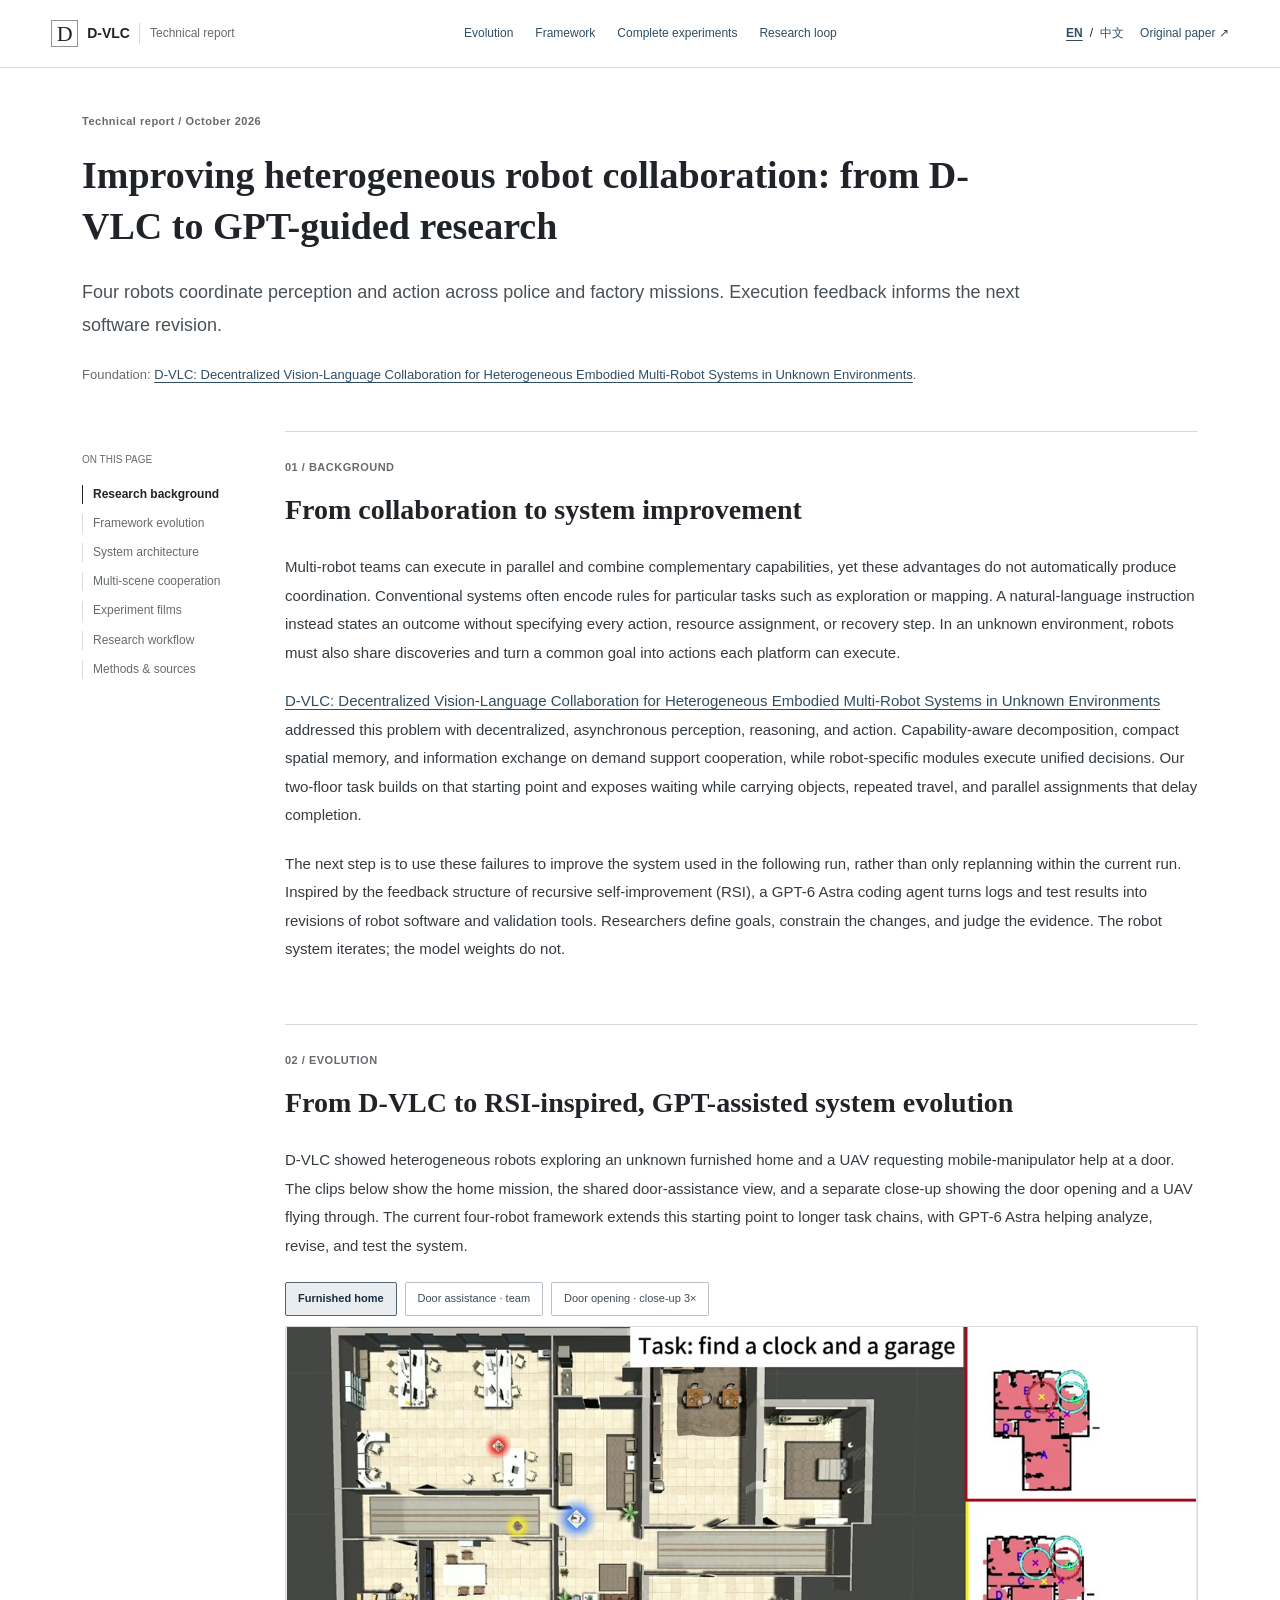
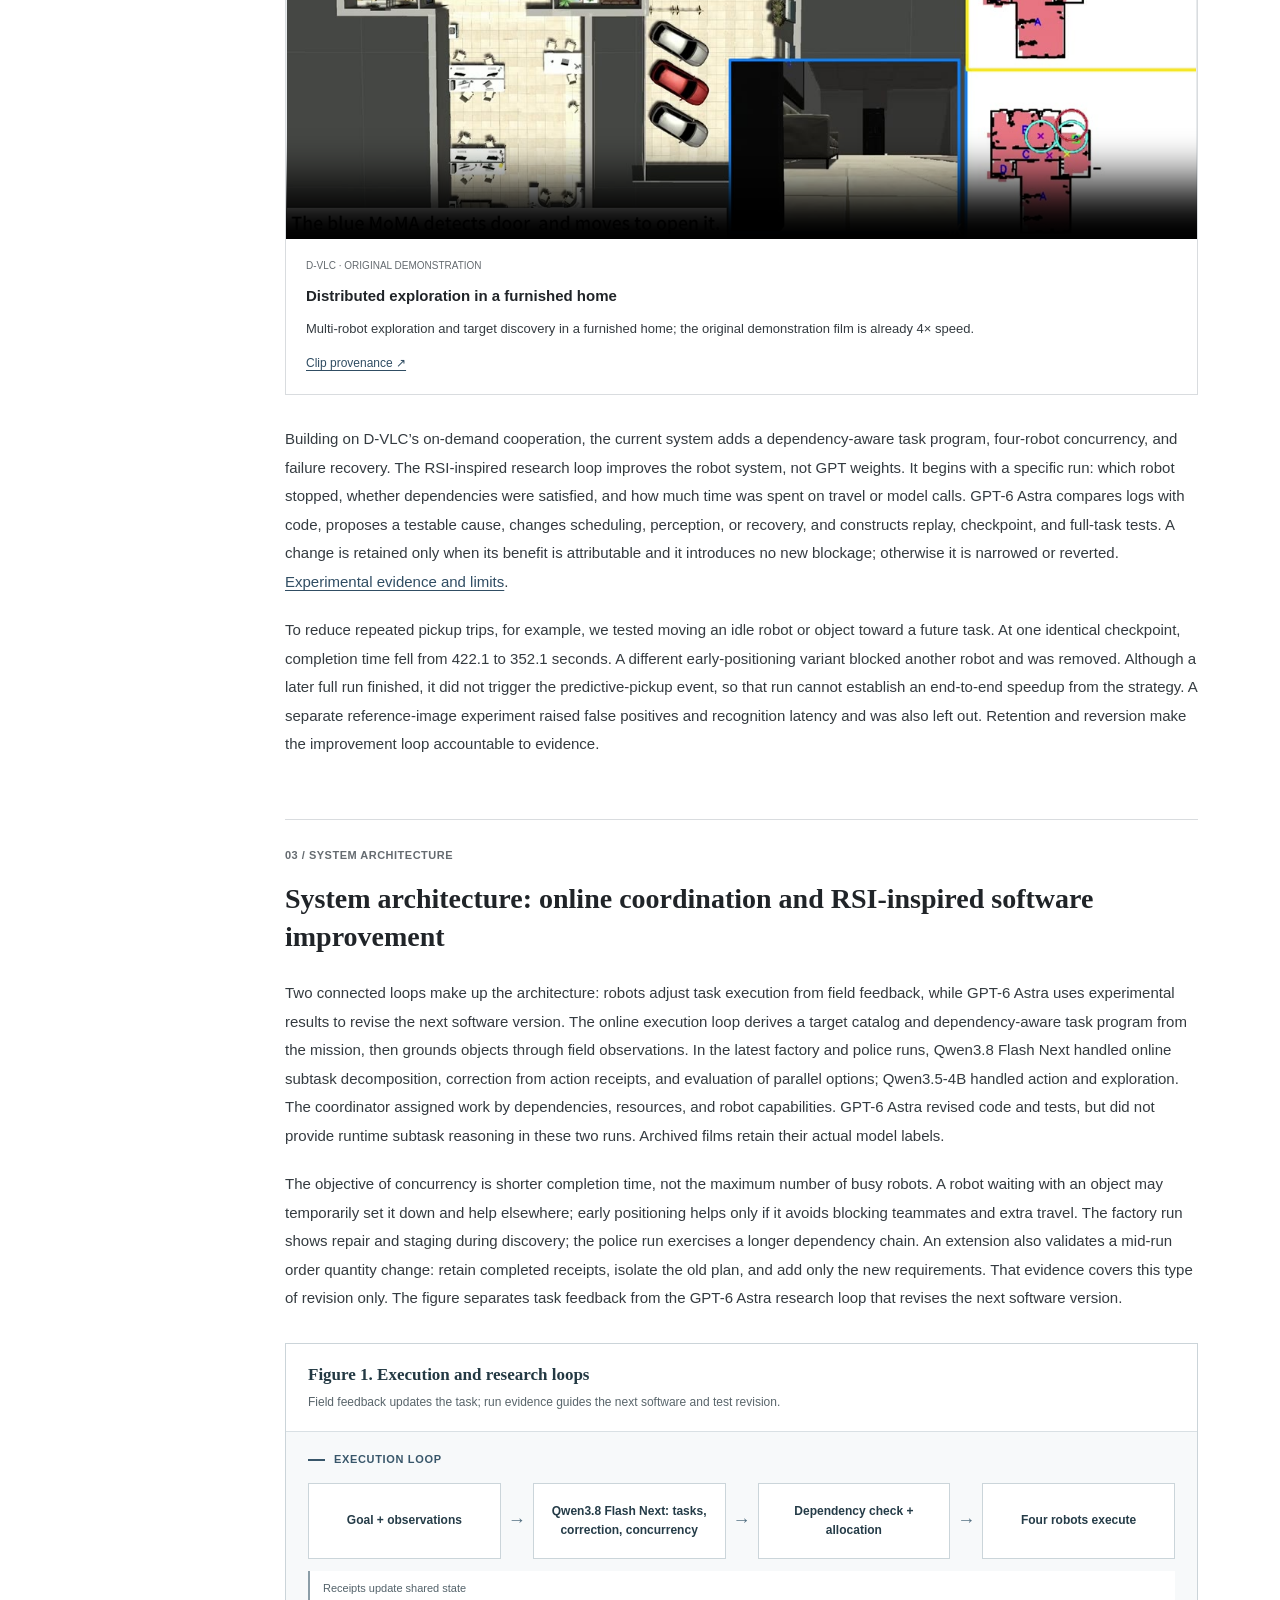
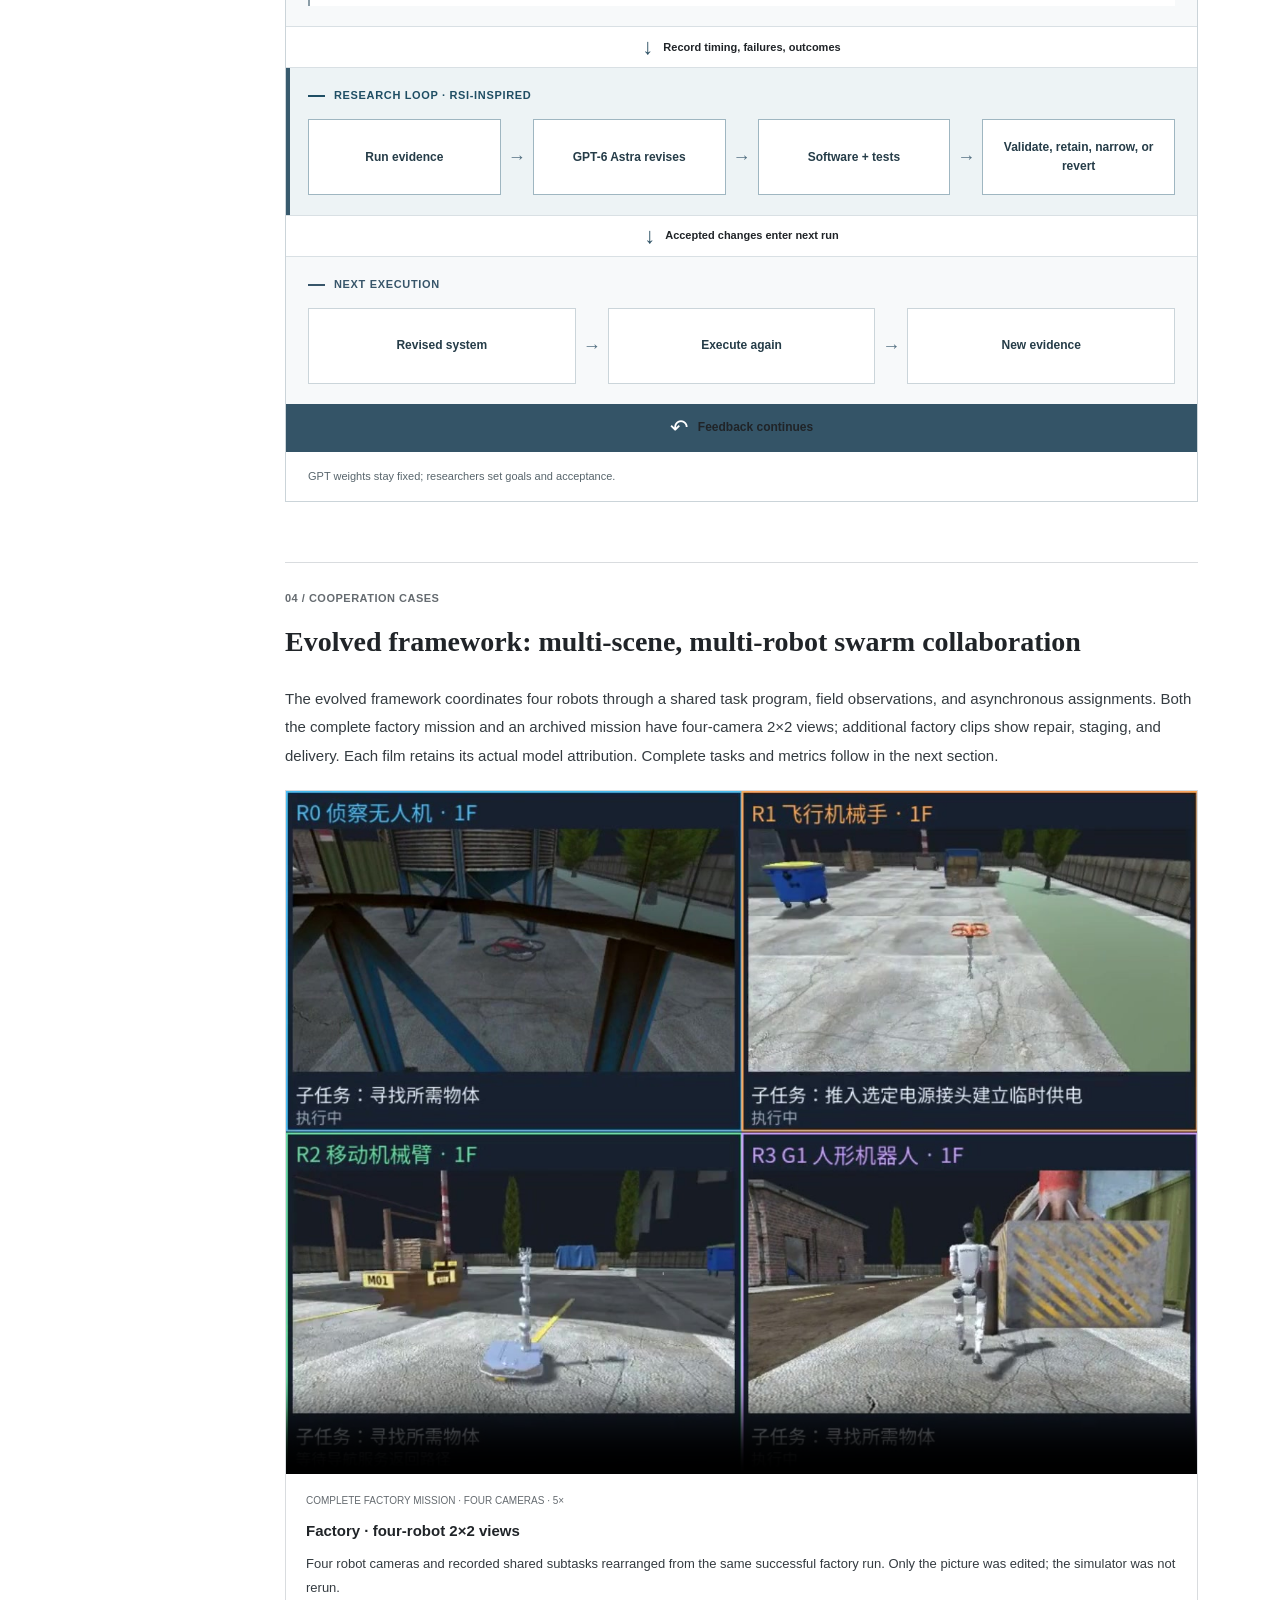
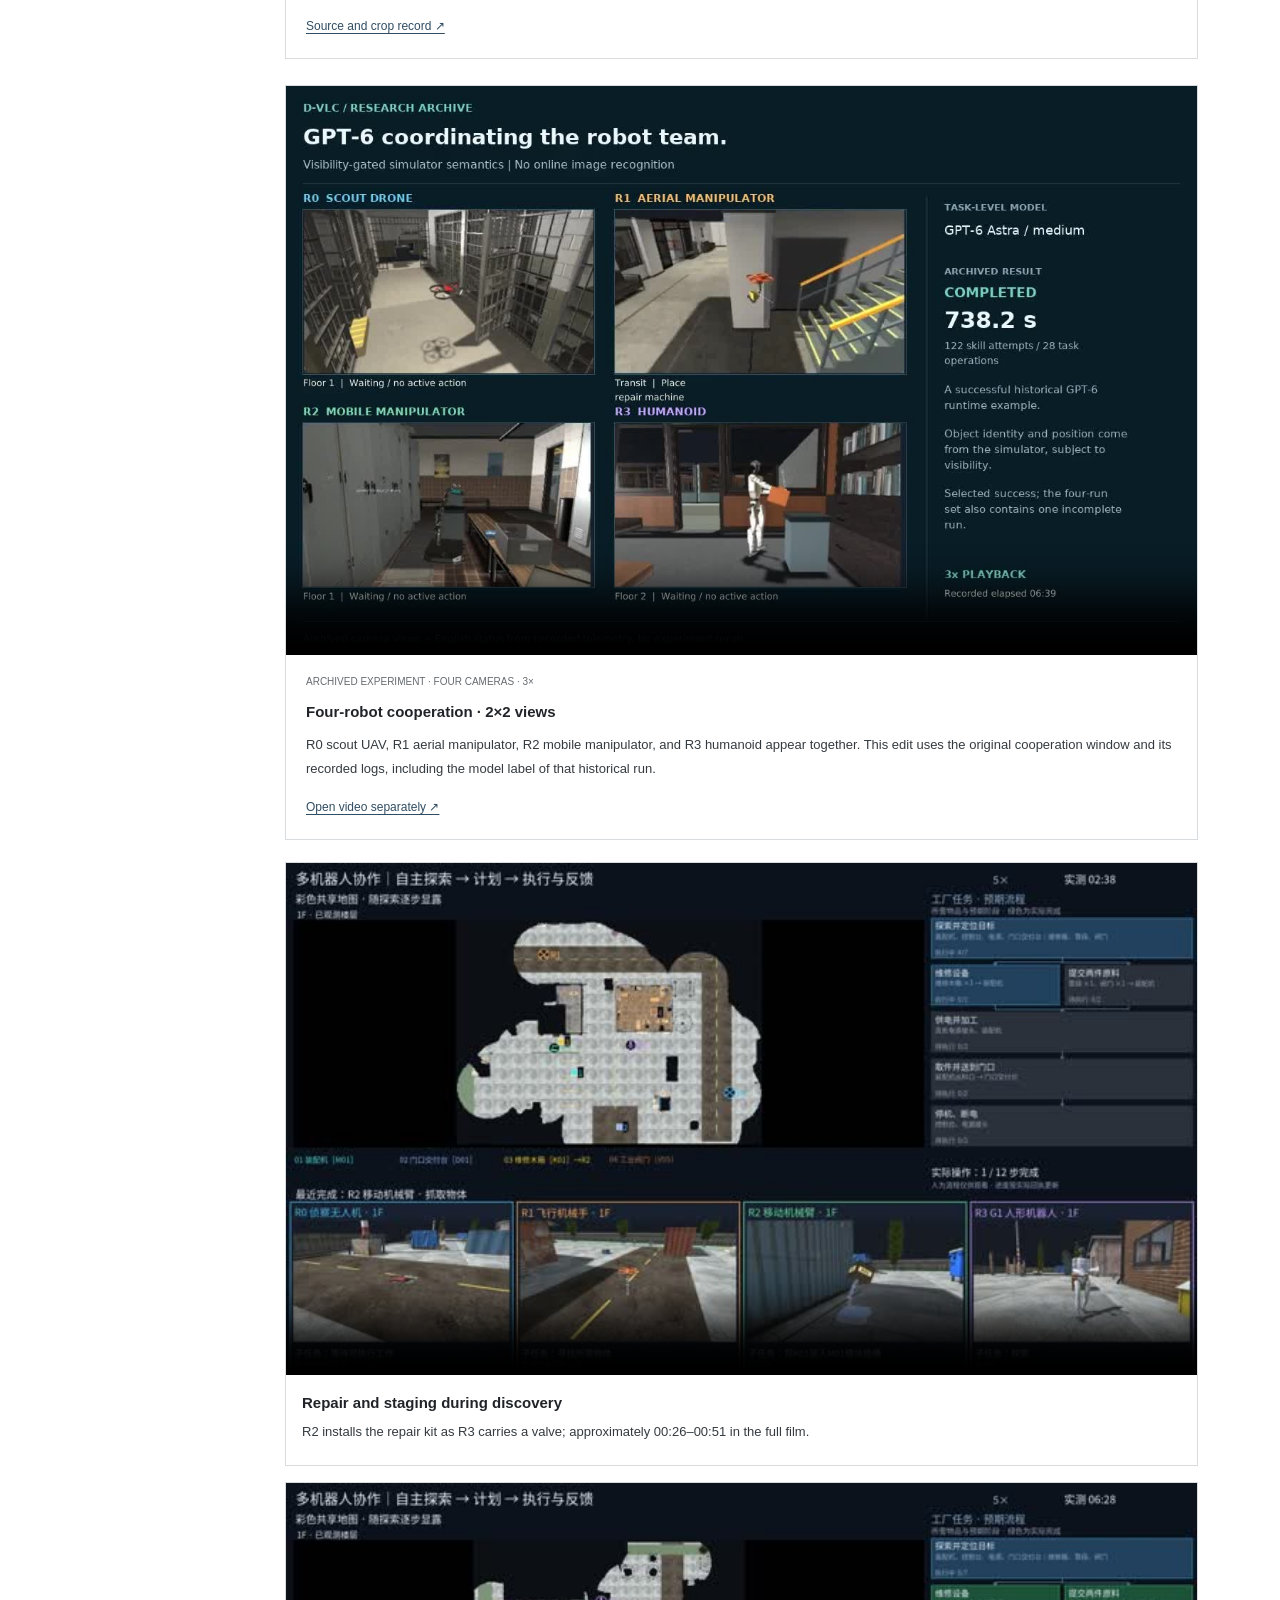
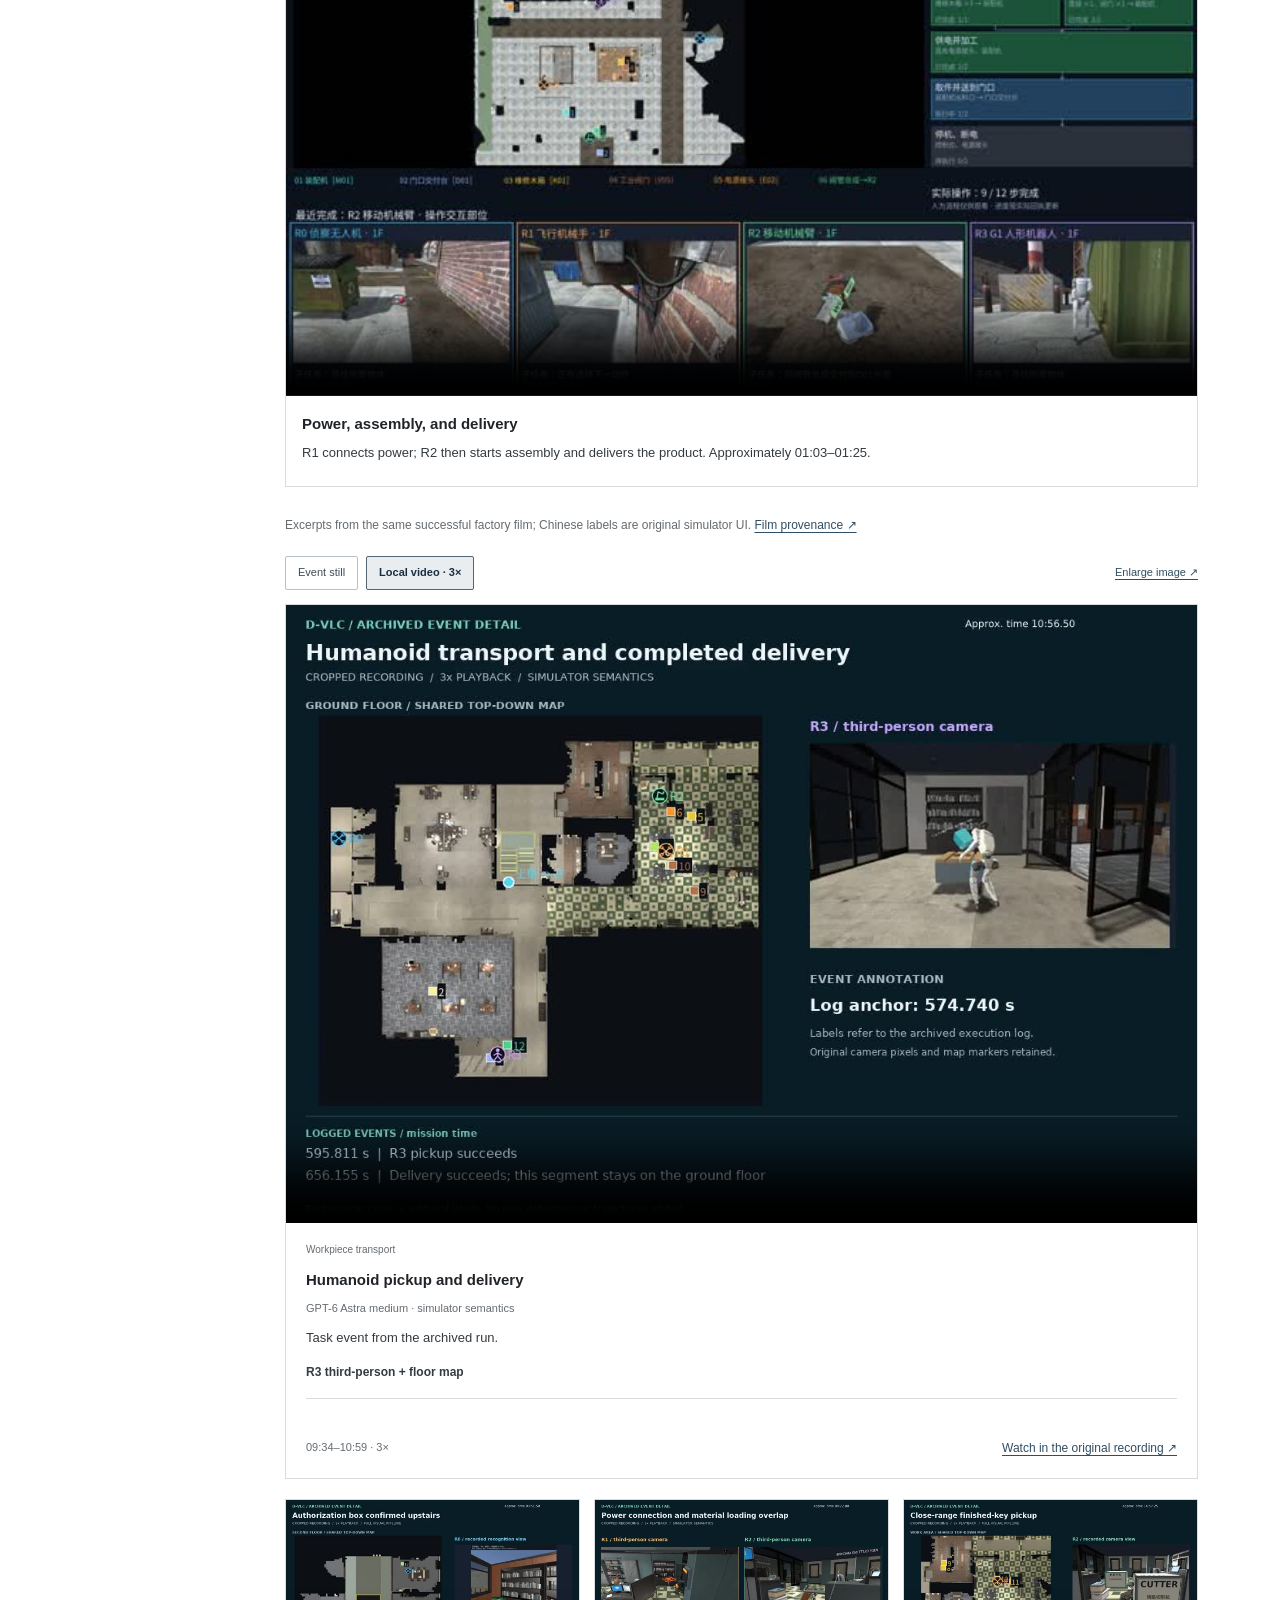
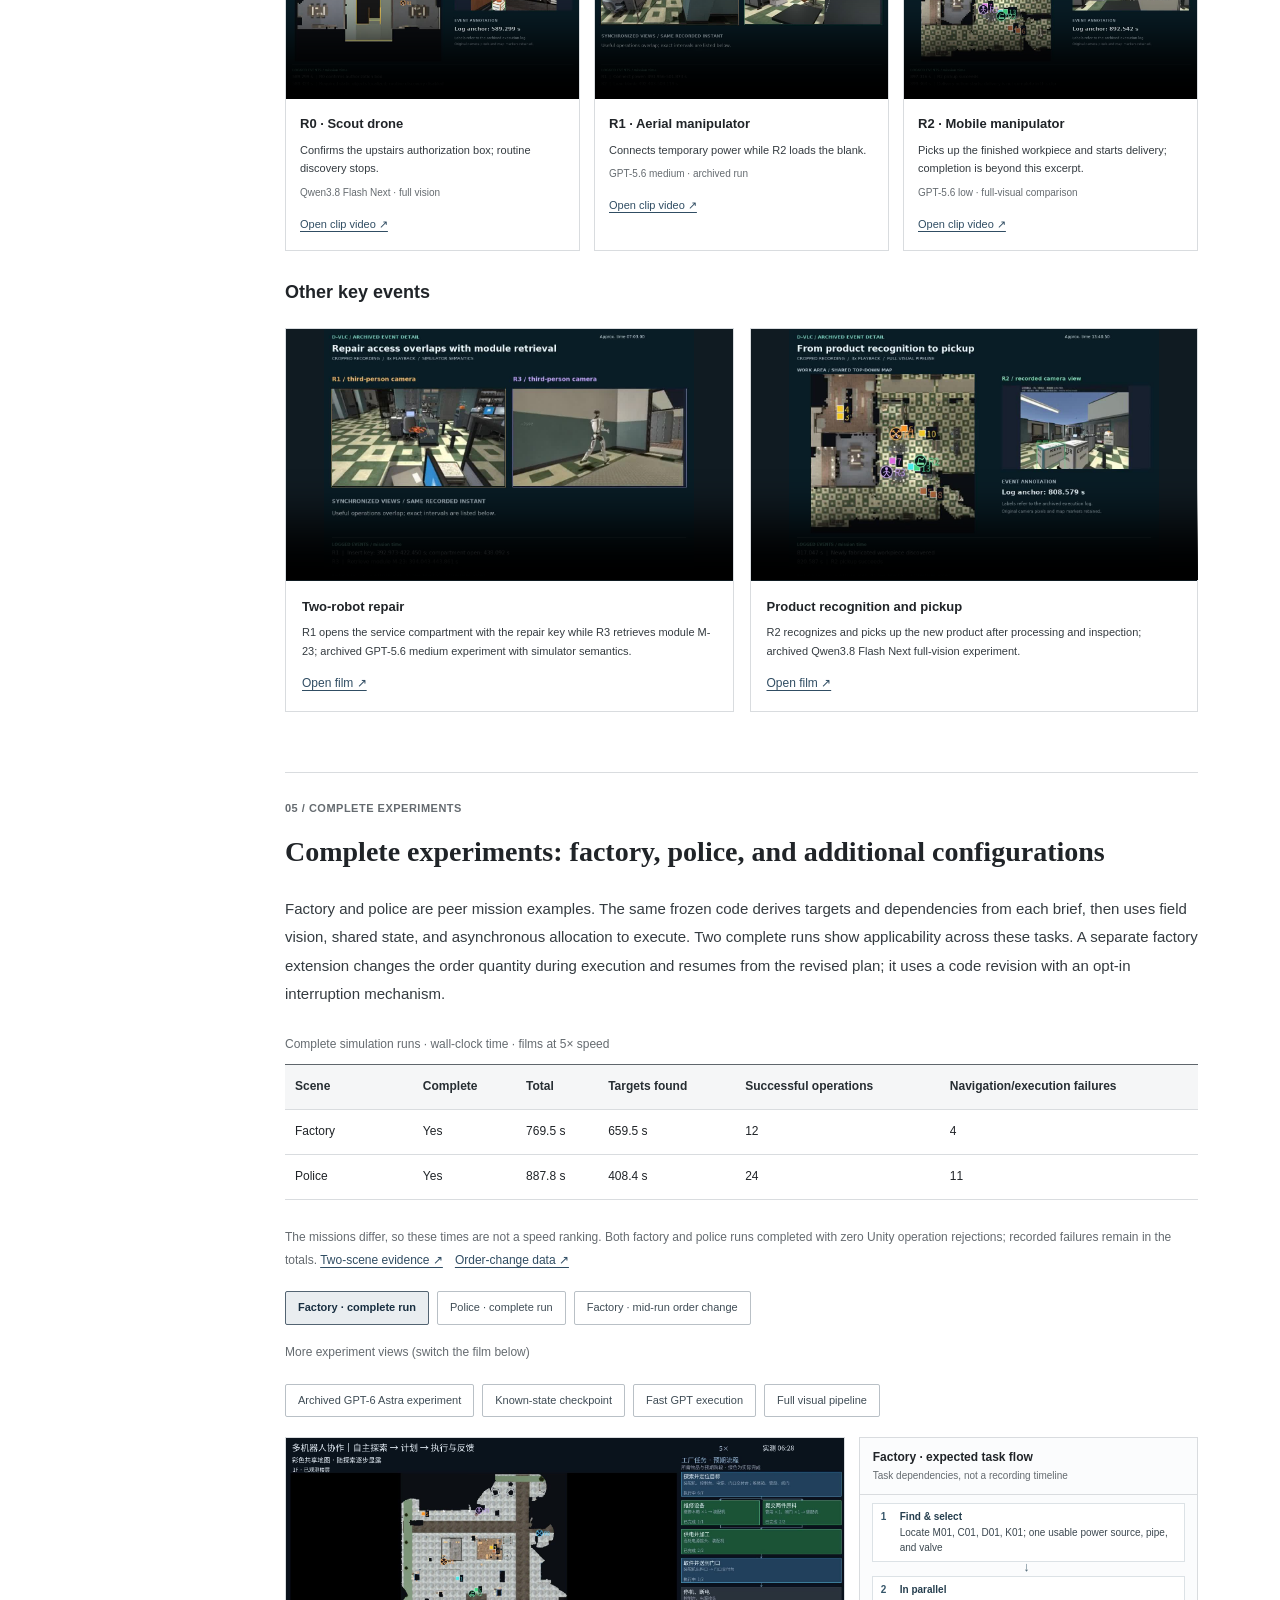
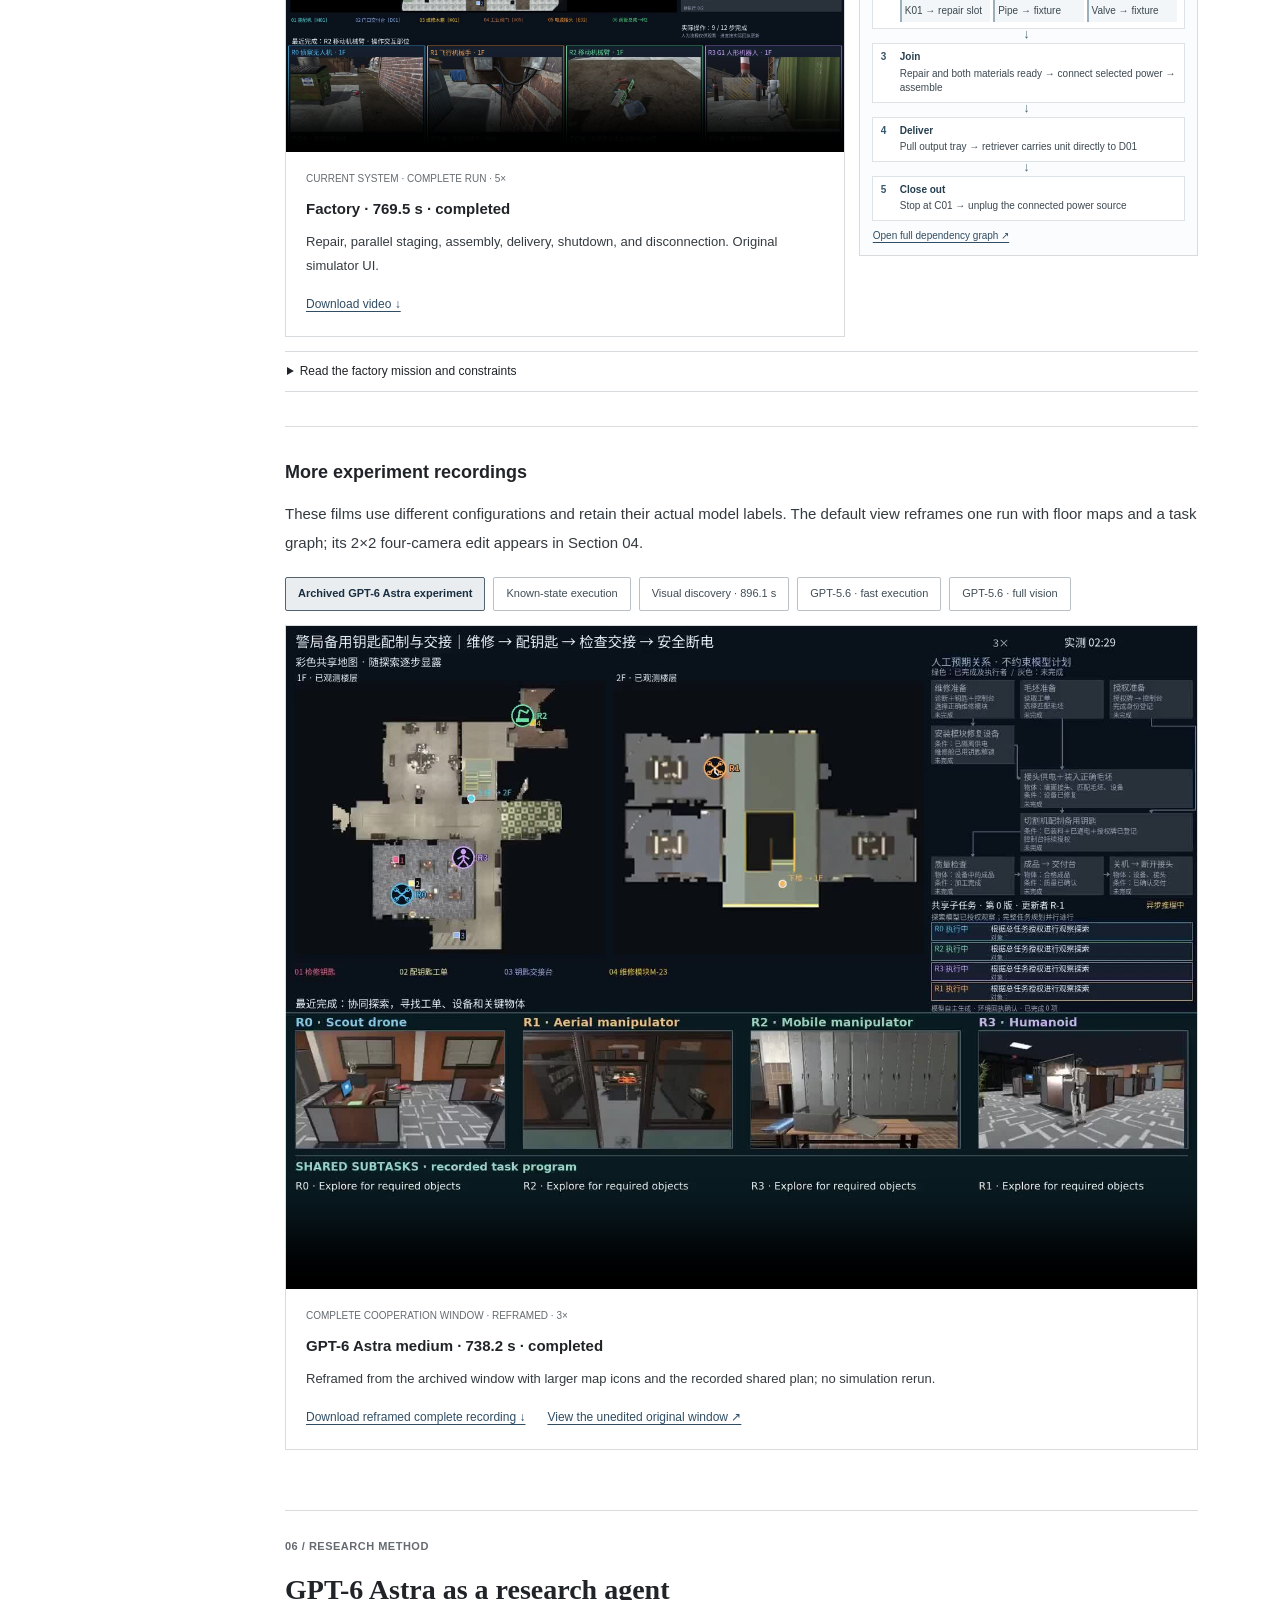
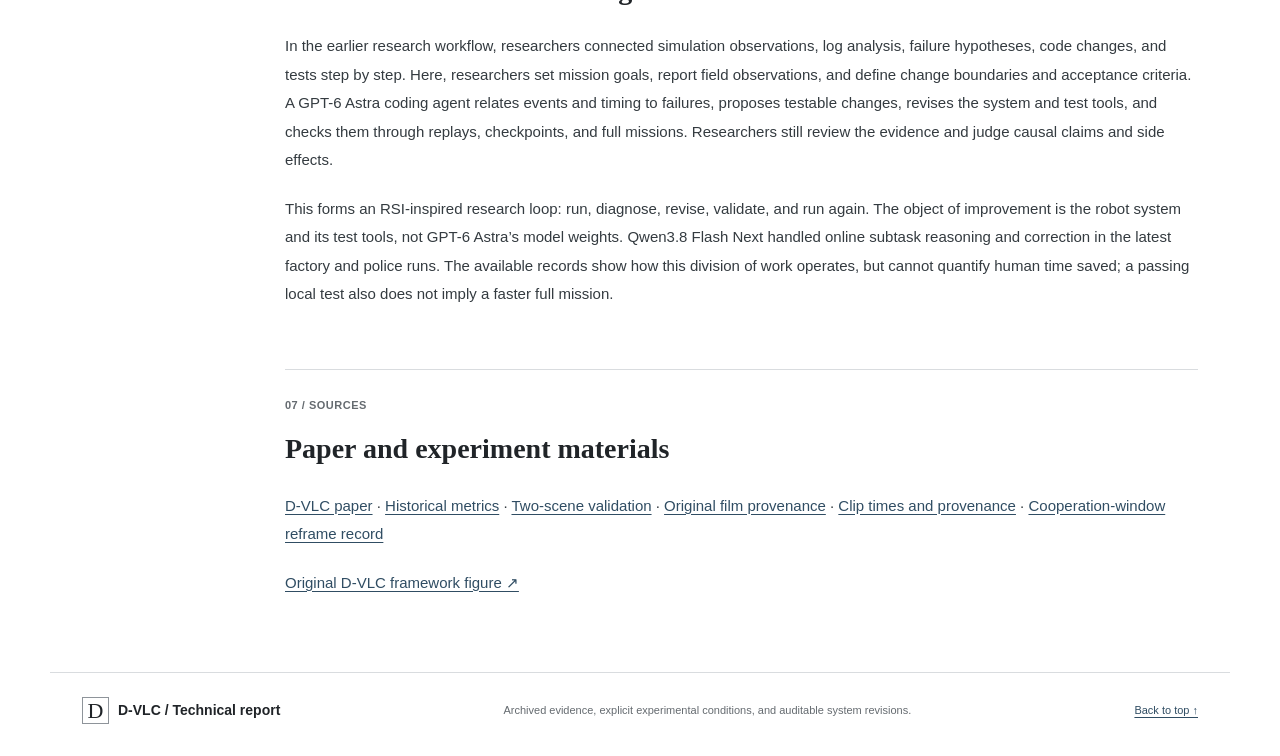
==== commit 0f7de48a: "Add mid-run factory order change case study" ====
--- a/index.html
+++ b/index.html
@@ -19,7 +19,7 @@
 <article>
 <section class="prose" id="question"><div class="section-number">01 / BACKGROUND</div><h2>From collaboration to system improvement</h2><p>Multi-robot teams can execute in parallel and combine complementary capabilities, yet these advantages do not automatically produce coordination. Conventional systems often encode rules for particular tasks such as exploration or mapping. A natural-language instruction instead states an outcome without specifying every action, resource assignment, or recovery step. In an unknown environment, robots must also share discoveries and turn a common goal into actions each platform can execute.</p><p><a href="https://arxiv.org/abs/2607.29009">D-VLC: Decentralized Vision-Language Collaboration for Heterogeneous Embodied Multi-Robot Systems in Unknown Environments</a> addressed this problem with decentralized, asynchronous perception, reasoning, and action. Capability-aware decomposition, compact spatial memory, and information exchange on demand support cooperation, while robot-specific modules execute unified decisions. Our two-floor task builds on that starting point and exposes waiting while carrying objects, repeated travel, and parallel assignments that delay completion.</p><p>The next step is to use these failures to improve the system used in the following run, rather than only replanning within the current run. Inspired by the feedback structure of recursive self-improvement (RSI), a GPT-6 Astra coding agent turns logs and test results into revisions of robot software and validation tools. Researchers define goals, constrain the changes, and judge the evidence. The robot system iterates; the model weights do not.</p></section>
 <section id="evolution"><div class="section-number">02 / EVOLUTION</div><h2>From D-VLC to RSI-inspired, GPT-assisted system evolution</h2><p>D-VLC showed heterogeneous robots exploring an unknown furnished home and a UAV requesting mobile-manipulator help at a door. The clips below show the home mission, the shared door-assistance view, and a separate close-up showing the door opening and a UAV flying through. The current four-robot framework extends this starting point to longer task chains, with GPT-6 Astra helping analyze, revise, and test the system.</p><div class="origin-gallery"><div class="demo-tabs origin-tabs" role="group" aria-label="Original D-VLC demonstration clips"><button aria-pressed="true" class="active" data-origin="home" type="button">Furnished home</button><button aria-pressed="false" class="" data-origin="door-team" type="button">Door assistance · team</button><button aria-pressed="false" class="" data-origin="door-closeup" type="button">Door opening · close-up 3×</button></div><figure class="video-figure origin-feature"><video id="origin-video" aria-label="Distributed exploration in a furnished home" controls playsinline preload="metadata" poster="assets/dvlc/home-exploration-poster.jpg" src="assets/dvlc/home-exploration-4x.mp4"></video><figcaption><span class="experiment-tag">D-VLC · ORIGINAL DEMONSTRATION</span><strong id="origin-title">Distributed exploration in a furnished home</strong><p id="origin-description">Multi-robot exploration and target discovery in a furnished home; the original demonstration film is already 4× speed.</p><a href="assets/dvlc/provenance.json">Clip provenance ↗</a></figcaption></figure></div><p>Building on D-VLC’s on-demand cooperation, the current system adds a dependency-aware task program, four-robot concurrency, and failure recovery. The RSI-inspired research loop improves the robot system, not GPT weights. It begins with a specific run: which robot stopped, whether dependencies were satisfied, and how much time was spent on travel or model calls. GPT-6 Astra compares logs with code, proposes a testable cause, changes scheduling, perception, or recovery, and constructs replay, checkpoint, and full-task tests. A change is retained only when its benefit is attributable and it introduces no new blockage; otherwise it is narrowed or reverted. <a href="assets/evidence.json">Experimental evidence and limits</a>.</p><p>To reduce repeated pickup trips, for example, we tested moving an idle robot or object toward a future task. At one identical checkpoint, completion time fell from 422.1 to 352.1 seconds. A different early-positioning variant blocked another robot and was removed. Although a later full run finished, it did not trigger the predictive-pickup event, so that run cannot establish an end-to-end speedup from the strategy. A separate reference-image experiment raised false positives and recognition latency and was also left out. Retention and reversion make the improvement loop accountable to evidence.</p></section>
-<section id="framework"><div class="section-number">03 / SYSTEM ARCHITECTURE</div><h2>System architecture: online coordination and RSI-inspired software improvement</h2><p>Two connected loops make up the architecture: robots adjust task execution from field feedback, while GPT-6 Astra uses experimental results to revise the next software version. The online execution loop derives a target catalog and dependency-aware task program from the mission, then grounds objects through field observations. In the latest factory and police runs, Qwen3.8 Flash Next handled online subtask decomposition, correction from action receipts, and evaluation of parallel options; Qwen3.5-4B handled action and exploration. The coordinator assigned work by dependencies, resources, and robot capabilities. GPT-6 Astra revised code and tests, but did not provide runtime subtask reasoning in these two runs. Archived films retain their actual model labels.</p><p>The objective of concurrency is shorter completion time, not the maximum number of busy robots. A robot waiting with an object may temporarily set it down and help elsewhere; early positioning helps only if it avoids blocking teammates and extra travel. The factory run shows repair and staging during discovery; the police run exercises a longer dependency chain. The figure separates task feedback from the GPT-6 Astra research loop that revises the next software version.</p><figure aria-labelledby="system-cycle-title" class="system-cycle">
+<section id="framework"><div class="section-number">03 / SYSTEM ARCHITECTURE</div><h2>System architecture: online coordination and RSI-inspired software improvement</h2><p>Two connected loops make up the architecture: robots adjust task execution from field feedback, while GPT-6 Astra uses experimental results to revise the next software version. The online execution loop derives a target catalog and dependency-aware task program from the mission, then grounds objects through field observations. In the latest factory and police runs, Qwen3.8 Flash Next handled online subtask decomposition, correction from action receipts, and evaluation of parallel options; Qwen3.5-4B handled action and exploration. The coordinator assigned work by dependencies, resources, and robot capabilities. GPT-6 Astra revised code and tests, but did not provide runtime subtask reasoning in these two runs. Archived films retain their actual model labels.</p><p>The objective of concurrency is shorter completion time, not the maximum number of busy robots. A robot waiting with an object may temporarily set it down and help elsewhere; early positioning helps only if it avoids blocking teammates and extra travel. The factory run shows repair and staging during discovery; the police run exercises a longer dependency chain. An extension also validates a mid-run order quantity change: retain completed receipts, isolate the old plan, and add only the new requirements. That evidence covers this type of revision only. The figure separates task feedback from the GPT-6 Astra research loop that revises the next software version.</p><figure aria-labelledby="system-cycle-title" class="system-cycle">
 <figcaption id="system-cycle-title"><strong>Figure 1. Execution and research loops</strong><span>Field feedback updates the task; run evidence guides the next software and test revision.</span></figcaption>
 <div class="cycle-stage cycle-execution"><div class="cycle-label">EXECUTION LOOP</div><div class="cycle-steps"><div class="cycle-step">Goal + observations</div><span aria-hidden="true" class="cycle-arrow">→</span><div class="cycle-step">Qwen3.8 Flash Next: tasks, correction, concurrency</div><span aria-hidden="true" class="cycle-arrow">→</span><div class="cycle-step">Dependency check + allocation</div><span aria-hidden="true" class="cycle-arrow">→</span><div class="cycle-step">Four robots execute</div></div><div class="cycle-return">Receipts update shared state</div></div>
 <div class="cycle-transfer"><span aria-hidden="true">↓</span><strong>Record timing, failures, outcomes</strong></div>
@@ -29,11 +29,11 @@
 <div class="cycle-recurrence"><span aria-hidden="true">↶</span><strong>Feedback continues</strong></div>
 <p class="figure-note">GPT weights stay fixed; researchers set goals and acceptance.</p>
 </figure></section>
-<section id="highlights"><div class="section-number">04 / COOPERATION CASES</div><h2>Evolved framework: multi-scene, multi-robot swarm collaboration</h2><p>The evolved framework coordinates four robots through a shared task program, field observations, and asynchronous assignments. Both the complete factory mission and an archived mission have four-camera 2×2 views; additional factory clips show repair, staging, and delivery. Each film retains its actual model attribution. Complete tasks and metrics follow in the next section.</p><figure class="video-figure factory-four-camera-feature"><video aria-label="Factory mission four-robot third-person 2×2 film at five times speed" controls playsinline preload="none" poster="assets/scenes/factory-four-camera-poster.jpg" src="assets/scenes/factory-four-camera-5x.mp4"></video><figcaption><span class="experiment-tag">COMPLETE FACTORY MISSION · FOUR CAMERAS · 5×</span><strong>Factory · four-robot 2×2 views</strong><p>Four robot cameras and recorded shared subtasks rearranged from the same successful factory run. Only the picture was edited; the simulator was not rerun.</p><a href="assets/scenes/factory-four-camera-provenance.json">Source and crop record ↗</a></figcaption></figure><figure class="video-figure four-camera-feature"><video aria-label="Four robot third-person cameras in a 2×2 archived film" controls playsinline preload="metadata" poster="assets/gpt6-semantic.jpg?v=3" src="assets/gpt6-semantic.mp4?v=3"></video><figcaption><span class="experiment-tag">ARCHIVED EXPERIMENT · FOUR CAMERAS · 3×</span><strong>Four-robot cooperation · 2×2 views</strong><p>R0 scout UAV, R1 aerial manipulator, R2 mobile manipulator, and R3 humanoid appear together. This edit uses the original cooperation window and its recorded logs, including the model label of that historical run.</p><a href="assets/gpt6-semantic.mp4?v=3" target="_blank" rel="noopener">Open video separately ↗</a></figcaption></figure><div class="scene-clips"><figure class="video-figure"><video controls playsinline preload="none" poster="assets/scenes/factory-32.jpg" src="assets/scenes/factory-repair-and-staging.mp4" aria-label="Factory repair and staging clip"></video><figcaption><strong>Repair and staging during discovery</strong><p>R2 installs the repair kit as R3 carries a valve; approximately 00:26–00:51 in the full film.</p></figcaption></figure><figure class="video-figure"><video controls playsinline preload="none" poster="assets/scenes/factory-78.jpg" src="assets/scenes/factory-power-and-delivery.mp4" aria-label="Factory power, assembly and delivery clip"></video><figcaption><strong>Power, assembly, and delivery</strong><p>R1 connects power; R2 then starts assembly and delivers the product. Approximately 01:03–01:25.</p></figcaption></figure></div><p class="figure-note">Excerpts from the same successful factory film; Chinese labels are original simulator UI. <a href="assets/scenes/evidence.json">Film provenance ↗</a></p><div aria-label="Detail view mode" class="focus-controls" role="group"><button aria-pressed="false" data-focus-mode="still" type="button">Event still</button><button aria-pressed="true" class="selected" data-focus-mode="video" type="button">Local video · 3×</button><a href="assets/focus/humanoid-delivery.jpg" id="highlight-fullsize" target="_blank">Enlarge image ↗</a></div><figure class="video-figure highlight-feature"><img alt="R3 third-person view and ground-floor map" height="760" hidden id="highlight-still" src="assets/focus/humanoid-delivery.jpg" width="1120"/><video aria-label="Selected highlight" controls="" id="highlight-video" playsinline="" poster="assets/focus/humanoid-delivery.jpg" preload="none" src="assets/focus/humanoid-delivery.mp4"></video><figcaption aria-live="polite"><span class="experiment-tag" id="highlight-tag">Workpiece transport</span><strong id="highlight-title">Humanoid pickup and delivery</strong><span class="clip-source" id="highlight-run">GPT-6 Astra medium · simulator semantics</span><p id="highlight-description">Task event from the archived run.</p><p class="view-label" id="highlight-view">R3 third-person + floor map</p><ol class="event-ledger" id="highlight-events"></ol><div class="clip-meta"><span id="highlight-time">09:34–10:59 · 3×</span><a data-context="humanoid-delivery" href="#archive" id="highlight-context">Watch in the original recording ↗</a></div></figcaption></figure><div class="robot-video-grid" aria-label="Clips from the other three robots"><figure class="video-figure robot-clip"><video aria-label="R0 · Scout drone · Confirms the upstairs authorization box; routine discovery stops." controls playsinline preload="none" poster="assets/focus/recognition-authorization.jpg" src="assets/focus/recognition-authorization.mp4"></video><figcaption><strong>R0 · Scout drone</strong><p>Confirms the upstairs authorization box; routine discovery stops.</p><span class="clip-source">Qwen3.8 Flash Next · full vision</span><a href="assets/focus/recognition-authorization.mp4" target="_blank" rel="noopener">Open clip video ↗</a></figcaption></figure><figure class="video-figure robot-clip"><video aria-label="R1 · Aerial manipulator · Connects temporary power while R2 loads the blank." controls playsinline preload="none" poster="assets/focus/power-and-loading.jpg" src="assets/focus/power-and-loading.mp4"></video><figcaption><strong>R1 · Aerial manipulator</strong><p>Connects temporary power while R2 loads the blank.</p><span class="clip-source">GPT-5.6 medium · archived run</span><a href="assets/focus/power-and-loading.mp4" target="_blank" rel="noopener">Open clip video ↗</a></figcaption></figure><figure class="video-figure robot-clip"><video aria-label="R2 · Mobile manipulator · Picks up the finished workpiece and starts delivery; completion is beyond this excerpt." controls playsinline preload="none" poster="assets/focus/close-pickup.jpg" src="assets/focus/close-pickup.mp4"></video><figcaption><strong>R2 · Mobile manipulator</strong><p>Picks up the finished workpiece and starts delivery; completion is beyond this excerpt.</p><span class="clip-source">GPT-5.6 low · full-visual comparison</span><a href="assets/focus/close-pickup.mp4" target="_blank" rel="noopener">Open clip video ↗</a></figcaption></figure></div><div class="focus-extra-clips"><h3>Other key events</h3><div class="scene-clips secondary-clips"><figure class="video-figure"><video aria-label="R1 and R3 coordinate repair" controls playsinline preload="none" poster="assets/focus/parallel-repair.jpg" src="assets/focus/parallel-repair.mp4"></video><figcaption><strong>Two-robot repair</strong><p>R1 opens the service compartment with the repair key while R3 retrieves module M-23; archived GPT-5.6 medium experiment with simulator semantics.</p><a href="assets/focus/parallel-repair.mp4" target="_blank" rel="noopener">Open film ↗</a></figcaption></figure><figure class="video-figure"><video aria-label="R2 recognizes and picks up the new product" controls playsinline preload="none" poster="assets/focus/recognition-product.jpg" src="assets/focus/recognition-product.mp4"></video><figcaption><strong>Product recognition and pickup</strong><p>R2 recognizes and picks up the new product after processing and inspection; archived Qwen3.8 Flash Next full-vision experiment.</p><a href="assets/focus/recognition-product.mp4" target="_blank" rel="noopener">Open film ↗</a></figcaption></figure></div></div></section><section id="demos"><span id="multi-scene" class="fragment-alias" aria-hidden="true"></span><div class="section-number">05 / COMPLETE EXPERIMENTS</div><h2>Complete experiments: factory, police, and additional configurations</h2><p>Factory and police are peer mission examples. The same frozen code derives targets and dependencies from each brief, then uses field vision, shared state, and asynchronous allocation to execute. The two successful runs demonstrate applicability across these tasks; their times do not rank scene difficulty.</p><div class="table-scroll"><table class="scene-table"><caption>Complete simulation runs · wall-clock time · films at 5× speed</caption><thead><tr><th>Scene</th><th>Complete</th><th>Total</th><th>Targets found</th><th>Successful operations</th><th>Navigation/execution failures</th></tr></thead><tbody><tr><td>Factory</td><td>Yes</td><td>769.5 s</td><td>659.5 s</td><td>12</td><td>4</td></tr><tr><td>Police</td><td>Yes</td><td>887.8 s</td><td>408.4 s</td><td>24</td><td>11</td></tr></tbody></table></div><p class="scene-note">The missions differ, so these times are not a speed ranking. Both completed with zero Unity operation rejections; recorded failures remain in the totals. <a href="assets/scenes/evidence.json">Run evidence ↗</a></p><div aria-label="Choose experiment" class="demo-tabs" role="group"><button aria-pressed="true" class="active" data-demo="factory">Factory · complete run</button><button aria-pressed="false" data-demo="police">Police · complete run</button></div><div class="additional-film-tabs"><p class="selector-label">More experiment views (switch the film below)</p><div class="demo-tabs"><button aria-pressed="false" data-demo="gpt6-semantic">Archived GPT-6 Astra experiment</button><button aria-pressed="false" data-demo="known-state">Known-state checkpoint</button><button aria-pressed="false" data-demo="gpt56-semantic">Fast GPT execution</button><button aria-pressed="false" data-demo="gpt56-visual">Full visual pipeline</button></div></div><div class="mission-showcase"><figure class="video-figure"><video aria-label="Factory complete run at five times speed" class="current-scene" controls id="experiment-video" playsinline poster="assets/scenes/factory-poster.jpg" preload="metadata" src="assets/scenes/factory-full-5x.mp4"></video><figcaption><span class="experiment-tag" id="demo-tag">CURRENT SYSTEM · COMPLETE RUN · 5×</span><strong id="demo-title">Factory · 769.5 s · completed</strong><p id="demo-description">Repair, parallel staging, assembly, delivery, shutdown, and disconnection. Original simulator UI.</p><a download href="assets/scenes/factory-full-5x.mp4" id="demo-download">Download video ↓</a></figcaption></figure><aside class="mission-flow-side"><figure class="compact-flow" data-mission-panel="factory" aria-label="Factory · expected task flow"><figcaption><strong>Factory · expected task flow</strong><span>Task dependencies, not a recording timeline</span></figcaption><ol class="flow-steps"><li><b>Find & select</b><span>Locate M01, C01, D01, K01; one usable power source, pipe, and valve</span></li><li><b>In parallel</b><div class="flow-parallel"><span>K01 → repair slot</span><span>Pipe → fixture</span><span>Valve → fixture</span></div></li><li><b>Join</b><span>Repair and both materials ready → connect selected power → assemble</span></li><li><b>Deliver</b><span>Pull output tray → retriever carries unit directly to D01</span></li><li><b>Close out</b><span>Stop at C01 → unplug the connected power source</span></li></ol><a href="assets/scenes/factory-flow-en.svg" target="_blank" rel="noopener">Open full dependency graph ↗</a></figure><figure class="compact-flow" data-mission-panel="police" hidden aria-label="Police · expected task flow"><figcaption><strong>Police · expected task flow</strong><span>Task dependencies, not a recording timeline</span></figcaption><ol class="flow-steps"><li><b>Find & select</b><span>Read ORDER for blank; diagnose CUTTER for module</span></li><li><b>In parallel</b><div class="flow-parallel"><span>Confirm isolation → KEY opens hatch → module → blank</span><span>PERMIT → CONTROL registration</span></div></li><li><b>Join</b><span>Connect POWER; order, repair, blank, power, and permit ready</span></li><li><b>Two robots</b><span>Robot A holds authorization while B starts; release after success</span></li><li><b>Deliver & close</b><span>Inspect KEYS → deliver → stop at CONTROL → unplug</span></li></ol><a href="assets/scenes/police-flow-en.svg" target="_blank" rel="noopener">Open full dependency graph ↗</a></figure></aside></div><div class="mission-briefs"><div class="mission-brief" data-brief-panel="factory"><details class="mission-text"><summary>Read the factory mission and constraints</summary><div class="detail-body"><p>Explore the idle factory together, repair assembly machine M01, make a valve–pipe unit, and deliver it to D01 just inside the main gate. Finish by shutting down and disconnecting power. Identify seven target categories: M01, C01, D01, K01, one of E01/E02/E03, one of P01/P02/PIPE03/P04, and one of V01–V05. One usable item per alternative class is enough; the other locations are unknown.</p><p>M01 starts isolated with its repair hatch open, and power is disconnected. Install the whole K01 replacement kit in the repair slot; put a pipe and a valve into their respective staging fixtures. Repair and both staging branches may proceed during exploration without waiting for one another. Connect power and begin assembly only after all three are complete. </p><p>Pulling the output tray places the finished unit in the retriever’s hand; that robot delivers directly to D01 without another search or pickup. Then shut down at C01 and unplug the connector actually used. Robots assign work from capabilities and field feedback.</p></div></details></div><div class="mission-brief" data-brief-panel="police" hidden><details class="mission-text"><summary>Read the police mission and constraints</summary><div class="detail-body"><p>Explore the police station together, repair the broken key cutter, make a batch of spare keys from the work order, inspect them, and deliver accepted keys to the handoff desk. Finish by shutting down and disconnecting power. Surface labels are ORDER, CUTTER, CONTROL, KEY, PERMIT, POWER, DELIVERY, and KEYS. Candidate repair modules are M-17/M-23/M-41 and blanks are B-AL/B-CU. The field diagnosis selects the module; the work order selects the blank. Their locations are unknown.</p><p>POWER starts disconnected, so there is no initial unplug step. Confirm isolation before repair; insert KEY, turn the lock, and open the service hatch. Replace the matching module, load the matching blank, then connect power. PERMIT can be brought to CONTROL and registered in parallel.</p><p>After the order is read, repair and blank loading are complete, power is connected, and the permit is registered, one robot must continuously hold the authorization button while another starts CUTTER. Release only after startup succeeds. Inspect the produced KEYS; take and deliver them only if they pass. After delivery, shut down at CONTROL and finally unplug POWER. Robots choose roles from capabilities and field feedback.</p></div></details></div></div><div id="archive" class="archive-subsection"><h3>More experiment recordings</h3><p>These films use different configurations and retain their actual model labels. The default view reframes one run with floor maps and a task graph; its 2×2 four-camera edit appears in Section 04.</p><div aria-label="Choose original recording" class="demo-tabs" role="group"><button aria-pressed="true" class="active" data-archive="gpt6-semantic">Archived GPT-6 Astra experiment</button><button aria-pressed="false" class="" data-archive="known-state">Known-state execution</button><button aria-pressed="false" class="" data-archive="predictive">Visual discovery · 896.1 s</button><button aria-pressed="false" class="" data-archive="gpt56-semantic">GPT-5.6 · fast execution</button><button aria-pressed="false" class="" data-archive="gpt56-visual">GPT-5.6 · full vision</button></div><figure class="video-figure archive-feature reframed"><video aria-label="COMPLETE COOPERATION WINDOW · REFRAMED · 3×" controls="" id="archive-video" playsinline="" poster="assets/archive/gpt6-semantic-reframed-en-3x.jpg?v=5" preload="none" src="assets/archive/gpt6-semantic-reframed-en-3x.mp4?v=5"></video><figcaption aria-live="polite"><span class="experiment-tag" id="archive-tag">COMPLETE COOPERATION WINDOW · REFRAMED · 3×</span><strong id="archive-title">GPT-6 Astra medium · 738.2 s · completed</strong><p id="archive-description">Reframed from the archived window with larger map icons and the recorded shared plan; no simulation rerun.</p><a download="" href="assets/archive/gpt6-semantic-reframed-en-3x.mp4?v=5" id="archive-download">Download reframed complete recording ↓</a><a href="assets/archive/gpt6-semantic-swarm-3x.mp4" id="archive-original">View the unedited original window ↗</a></figcaption></figure></div></section>
+<section id="highlights"><div class="section-number">04 / COOPERATION CASES</div><h2>Evolved framework: multi-scene, multi-robot swarm collaboration</h2><p>The evolved framework coordinates four robots through a shared task program, field observations, and asynchronous assignments. Both the complete factory mission and an archived mission have four-camera 2×2 views; additional factory clips show repair, staging, and delivery. Each film retains its actual model attribution. Complete tasks and metrics follow in the next section.</p><figure class="video-figure factory-four-camera-feature"><video aria-label="Factory mission four-robot third-person 2×2 film at five times speed" controls playsinline preload="none" poster="assets/scenes/factory-four-camera-poster.jpg" src="assets/scenes/factory-four-camera-5x.mp4"></video><figcaption><span class="experiment-tag">COMPLETE FACTORY MISSION · FOUR CAMERAS · 5×</span><strong>Factory · four-robot 2×2 views</strong><p>Four robot cameras and recorded shared subtasks rearranged from the same successful factory run. Only the picture was edited; the simulator was not rerun.</p><a href="assets/scenes/factory-four-camera-provenance.json">Source and crop record ↗</a></figcaption></figure><figure class="video-figure four-camera-feature"><video aria-label="Four robot third-person cameras in a 2×2 archived film" controls playsinline preload="metadata" poster="assets/gpt6-semantic.jpg?v=3" src="assets/gpt6-semantic.mp4?v=3"></video><figcaption><span class="experiment-tag">ARCHIVED EXPERIMENT · FOUR CAMERAS · 3×</span><strong>Four-robot cooperation · 2×2 views</strong><p>R0 scout UAV, R1 aerial manipulator, R2 mobile manipulator, and R3 humanoid appear together. This edit uses the original cooperation window and its recorded logs, including the model label of that historical run.</p><a href="assets/gpt6-semantic.mp4?v=3" target="_blank" rel="noopener">Open video separately ↗</a></figcaption></figure><div class="scene-clips"><figure class="video-figure"><video controls playsinline preload="none" poster="assets/scenes/factory-32.jpg" src="assets/scenes/factory-repair-and-staging.mp4" aria-label="Factory repair and staging clip"></video><figcaption><strong>Repair and staging during discovery</strong><p>R2 installs the repair kit as R3 carries a valve; approximately 00:26–00:51 in the full film.</p></figcaption></figure><figure class="video-figure"><video controls playsinline preload="none" poster="assets/scenes/factory-78.jpg" src="assets/scenes/factory-power-and-delivery.mp4" aria-label="Factory power, assembly and delivery clip"></video><figcaption><strong>Power, assembly, and delivery</strong><p>R1 connects power; R2 then starts assembly and delivers the product. Approximately 01:03–01:25.</p></figcaption></figure></div><p class="figure-note">Excerpts from the same successful factory film; Chinese labels are original simulator UI. <a href="assets/scenes/evidence.json">Film provenance ↗</a></p><div aria-label="Detail view mode" class="focus-controls" role="group"><button aria-pressed="false" data-focus-mode="still" type="button">Event still</button><button aria-pressed="true" class="selected" data-focus-mode="video" type="button">Local video · 3×</button><a href="assets/focus/humanoid-delivery.jpg" id="highlight-fullsize" target="_blank">Enlarge image ↗</a></div><figure class="video-figure highlight-feature"><img alt="R3 third-person view and ground-floor map" height="760" hidden id="highlight-still" src="assets/focus/humanoid-delivery.jpg" width="1120"/><video aria-label="Selected highlight" controls="" id="highlight-video" playsinline="" poster="assets/focus/humanoid-delivery.jpg" preload="none" src="assets/focus/humanoid-delivery.mp4"></video><figcaption aria-live="polite"><span class="experiment-tag" id="highlight-tag">Workpiece transport</span><strong id="highlight-title">Humanoid pickup and delivery</strong><span class="clip-source" id="highlight-run">GPT-6 Astra medium · simulator semantics</span><p id="highlight-description">Task event from the archived run.</p><p class="view-label" id="highlight-view">R3 third-person + floor map</p><ol class="event-ledger" id="highlight-events"></ol><div class="clip-meta"><span id="highlight-time">09:34–10:59 · 3×</span><a data-context="humanoid-delivery" href="#archive" id="highlight-context">Watch in the original recording ↗</a></div></figcaption></figure><div class="robot-video-grid" aria-label="Clips from the other three robots"><figure class="video-figure robot-clip"><video aria-label="R0 · Scout drone · Confirms the upstairs authorization box; routine discovery stops." controls playsinline preload="none" poster="assets/focus/recognition-authorization.jpg" src="assets/focus/recognition-authorization.mp4"></video><figcaption><strong>R0 · Scout drone</strong><p>Confirms the upstairs authorization box; routine discovery stops.</p><span class="clip-source">Qwen3.8 Flash Next · full vision</span><a href="assets/focus/recognition-authorization.mp4" target="_blank" rel="noopener">Open clip video ↗</a></figcaption></figure><figure class="video-figure robot-clip"><video aria-label="R1 · Aerial manipulator · Connects temporary power while R2 loads the blank." controls playsinline preload="none" poster="assets/focus/power-and-loading.jpg" src="assets/focus/power-and-loading.mp4"></video><figcaption><strong>R1 · Aerial manipulator</strong><p>Connects temporary power while R2 loads the blank.</p><span class="clip-source">GPT-5.6 medium · archived run</span><a href="assets/focus/power-and-loading.mp4" target="_blank" rel="noopener">Open clip video ↗</a></figcaption></figure><figure class="video-figure robot-clip"><video aria-label="R2 · Mobile manipulator · Picks up the finished workpiece and starts delivery; completion is beyond this excerpt." controls playsinline preload="none" poster="assets/focus/close-pickup.jpg" src="assets/focus/close-pickup.mp4"></video><figcaption><strong>R2 · Mobile manipulator</strong><p>Picks up the finished workpiece and starts delivery; completion is beyond this excerpt.</p><span class="clip-source">GPT-5.6 low · full-visual comparison</span><a href="assets/focus/close-pickup.mp4" target="_blank" rel="noopener">Open clip video ↗</a></figcaption></figure></div><div class="focus-extra-clips"><h3>Other key events</h3><div class="scene-clips secondary-clips"><figure class="video-figure"><video aria-label="R1 and R3 coordinate repair" controls playsinline preload="none" poster="assets/focus/parallel-repair.jpg" src="assets/focus/parallel-repair.mp4"></video><figcaption><strong>Two-robot repair</strong><p>R1 opens the service compartment with the repair key while R3 retrieves module M-23; archived GPT-5.6 medium experiment with simulator semantics.</p><a href="assets/focus/parallel-repair.mp4" target="_blank" rel="noopener">Open film ↗</a></figcaption></figure><figure class="video-figure"><video aria-label="R2 recognizes and picks up the new product" controls playsinline preload="none" poster="assets/focus/recognition-product.jpg" src="assets/focus/recognition-product.mp4"></video><figcaption><strong>Product recognition and pickup</strong><p>R2 recognizes and picks up the new product after processing and inspection; archived Qwen3.8 Flash Next full-vision experiment.</p><a href="assets/focus/recognition-product.mp4" target="_blank" rel="noopener">Open film ↗</a></figcaption></figure></div></div></section><section id="demos"><span id="multi-scene" class="fragment-alias" aria-hidden="true"></span><div class="section-number">05 / COMPLETE EXPERIMENTS</div><h2>Complete experiments: factory, police, and additional configurations</h2><p>Factory and police are peer mission examples. The same frozen code derives targets and dependencies from each brief, then uses field vision, shared state, and asynchronous allocation to execute. Two complete runs show applicability across these tasks. A separate factory extension changes the order quantity during execution and resumes from the revised plan; it uses a code revision with an opt-in interruption mechanism.</p><div class="table-scroll"><table class="scene-table"><caption>Complete simulation runs · wall-clock time · films at 5× speed</caption><thead><tr><th>Scene</th><th>Complete</th><th>Total</th><th>Targets found</th><th>Successful operations</th><th>Navigation/execution failures</th></tr></thead><tbody><tr><td>Factory</td><td>Yes</td><td>769.5 s</td><td>659.5 s</td><td>12</td><td>4</td></tr><tr><td>Police</td><td>Yes</td><td>887.8 s</td><td>408.4 s</td><td>24</td><td>11</td></tr></tbody></table></div><p class="scene-note">The missions differ, so these times are not a speed ranking. Both factory and police runs completed with zero Unity operation rejections; recorded failures remain in the totals. <a href="assets/scenes/evidence.json">Two-scene evidence ↗</a>　<a href="assets/scenes/factory-order-change-evidence.json">Order-change data ↗</a></p><div aria-label="Choose experiment" class="demo-tabs" role="group"><button aria-pressed="true" class="active" data-demo="factory">Factory · complete run</button><button aria-pressed="false" data-demo="police">Police · complete run</button><button aria-pressed="false" data-demo="factory-update">Factory · mid-run order change</button></div><div class="additional-film-tabs"><p class="selector-label">More experiment views (switch the film below)</p><div class="demo-tabs"><button aria-pressed="false" data-demo="gpt6-semantic">Archived GPT-6 Astra experiment</button><button aria-pressed="false" data-demo="known-state">Known-state checkpoint</button><button aria-pressed="false" data-demo="gpt56-semantic">Fast GPT execution</button><button aria-pressed="false" data-demo="gpt56-visual">Full visual pipeline</button></div></div><div class="mission-showcase"><figure class="video-figure"><video aria-label="Factory complete run at five times speed" class="current-scene" controls id="experiment-video" playsinline poster="assets/scenes/factory-poster.jpg" preload="metadata" src="assets/scenes/factory-full-5x.mp4"></video><figcaption><span class="experiment-tag" id="demo-tag">CURRENT SYSTEM · COMPLETE RUN · 5×</span><strong id="demo-title">Factory · 769.5 s · completed</strong><p id="demo-description">Repair, parallel staging, assembly, delivery, shutdown, and disconnection. Original simulator UI.</p><a download href="assets/scenes/factory-full-5x.mp4" id="demo-download">Download video ↓</a></figcaption></figure><aside class="mission-flow-side"><figure class="compact-flow" data-mission-panel="factory" aria-label="Factory · expected task flow"><figcaption><strong>Factory · expected task flow</strong><span>Task dependencies, not a recording timeline</span></figcaption><ol class="flow-steps"><li><b>Find & select</b><span>Locate M01, C01, D01, K01; one usable power source, pipe, and valve</span></li><li><b>In parallel</b><div class="flow-parallel"><span>K01 → repair slot</span><span>Pipe → fixture</span><span>Valve → fixture</span></div></li><li><b>Join</b><span>Repair and both materials ready → connect selected power → assemble</span></li><li><b>Deliver</b><span>Pull output tray → retriever carries unit directly to D01</span></li><li><b>Close out</b><span>Stop at C01 → unplug the connected power source</span></li></ol><a href="assets/scenes/factory-flow-en.svg" target="_blank" rel="noopener">Open full dependency graph ↗</a></figure><figure class="compact-flow" data-mission-panel="police" hidden aria-label="Police · expected task flow"><figcaption><strong>Police · expected task flow</strong><span>Task dependencies, not a recording timeline</span></figcaption><ol class="flow-steps"><li><b>Find & select</b><span>Read ORDER for blank; diagnose CUTTER for module</span></li><li><b>In parallel</b><div class="flow-parallel"><span>Confirm isolation → KEY opens hatch → module → blank</span><span>PERMIT → CONTROL registration</span></div></li><li><b>Join</b><span>Connect POWER; order, repair, blank, power, and permit ready</span></li><li><b>Two robots</b><span>Robot A holds authorization while B starts; release after success</span></li><li><b>Deliver & close</b><span>Inspect KEYS → deliver → stop at CONTROL → unplug</span></li></ol><a href="assets/scenes/police-flow-en.svg" target="_blank" rel="noopener">Open full dependency graph ↗</a></figure><figure class="compact-flow" data-mission-panel="factory-update" hidden aria-label="Factory · order change during execution"><figcaption><strong>Factory · order change during execution</strong><span>Recorded trigger and revised task dependencies</span></figcaption><ol class="flow-steps"><li><b>Original order</b><span>Repair M01, stage the first pipe and valve; power remains off</span></li><li><b>Mid-run change</b><span>Order 1 → 2 units; pause remaining old-plan actions</span></li><li><b>Preserve and replan</b><span>Keep repair and staging receipts; revision ID rejects stale plans</span></li><li><b>Stage more material</b><div class="flow-parallel"><span>Find and load a second pipe</span><span>Find and load a second valve</span></div></li><li><b>Complete new order</b><span>Connect power → produce two → deliver 2/2 → stop and unplug</span></li></ol><a href="assets/scenes/factory-order-change-evidence.json">Events and acceptance data ↗</a></figure></aside></div><div class="mission-briefs"><div class="mission-brief" data-brief-panel="factory"><details class="mission-text"><summary>Read the factory mission and constraints</summary><div class="detail-body"><p>Explore the idle factory together, repair assembly machine M01, make a valve–pipe unit, and deliver it to D01 just inside the main gate. Finish by shutting down and disconnecting power. Identify seven target categories: M01, C01, D01, K01, one of E01/E02/E03, one of P01/P02/PIPE03/P04, and one of V01–V05. One usable item per alternative class is enough; the other locations are unknown.</p><p>M01 starts isolated with its repair hatch open, and power is disconnected. Install the whole K01 replacement kit in the repair slot; put a pipe and a valve into their respective staging fixtures. Repair and both staging branches may proceed during exploration without waiting for one another. Connect power and begin assembly only after all three are complete. </p><p>Pulling the output tray places the finished unit in the retriever’s hand; that robot delivers directly to D01 without another search or pickup. Then shut down at C01 and unplug the connector actually used. Robots assign work from capabilities and field feedback.</p></div></details></div><div class="mission-brief" data-brief-panel="police" hidden><details class="mission-text"><summary>Read the police mission and constraints</summary><div class="detail-body"><p>Explore the police station together, repair the broken key cutter, make a batch of spare keys from the work order, inspect them, and deliver accepted keys to the handoff desk. Finish by shutting down and disconnecting power. Surface labels are ORDER, CUTTER, CONTROL, KEY, PERMIT, POWER, DELIVERY, and KEYS. Candidate repair modules are M-17/M-23/M-41 and blanks are B-AL/B-CU. The field diagnosis selects the module; the work order selects the blank. Their locations are unknown.</p><p>POWER starts disconnected, so there is no initial unplug step. Confirm isolation before repair; insert KEY, turn the lock, and open the service hatch. Replace the matching module, load the matching blank, then connect power. PERMIT can be brought to CONTROL and registered in parallel.</p><p>After the order is read, repair and blank loading are complete, power is connected, and the permit is registered, one robot must continuously hold the authorization button while another starts CUTTER. Release only after startup succeeds. Inspect the produced KEYS; take and deliver them only if they pass. After delivery, shut down at CONTROL and finally unplug POWER. Robots choose roles from capabilities and field feedback.</p></div></details></div><div class="mission-brief" data-brief-panel="factory-update" hidden><details class="mission-text"><summary>Read the update condition and validation scope</summary><div class="detail-body"><p>The run starts with the original one-unit factory order. After repair and the first pipe and valve are staged, but before power connection or processing, the order changes to two units. The system preserves completed action receipts and stops the remaining old-plan actions. The new plan must find and stage another pipe and valve, produce and deliver two units, then shut down and disconnect power.</p><p>This is a complete run with the opt-in interruption mechanism. It validates a quantity change at this specific stage, not arbitrary mission edits. Exploration and visual recheck failures recovered, but the second pipe search was slow. Ordinary factory and police missions have not received new complete end-to-end runs on this revised code.</p></div></details></div></div><div id="archive" class="archive-subsection"><h3>More experiment recordings</h3><p>These films use different configurations and retain their actual model labels. The default view reframes one run with floor maps and a task graph; its 2×2 four-camera edit appears in Section 04.</p><div aria-label="Choose original recording" class="demo-tabs" role="group"><button aria-pressed="true" class="active" data-archive="gpt6-semantic">Archived GPT-6 Astra experiment</button><button aria-pressed="false" class="" data-archive="known-state">Known-state execution</button><button aria-pressed="false" class="" data-archive="predictive">Visual discovery · 896.1 s</button><button aria-pressed="false" class="" data-archive="gpt56-semantic">GPT-5.6 · fast execution</button><button aria-pressed="false" class="" data-archive="gpt56-visual">GPT-5.6 · full vision</button></div><figure class="video-figure archive-feature reframed"><video aria-label="COMPLETE COOPERATION WINDOW · REFRAMED · 3×" controls="" id="archive-video" playsinline="" poster="assets/archive/gpt6-semantic-reframed-en-3x.jpg?v=5" preload="none" src="assets/archive/gpt6-semantic-reframed-en-3x.mp4?v=5"></video><figcaption aria-live="polite"><span class="experiment-tag" id="archive-tag">COMPLETE COOPERATION WINDOW · REFRAMED · 3×</span><strong id="archive-title">GPT-6 Astra medium · 738.2 s · completed</strong><p id="archive-description">Reframed from the archived window with larger map icons and the recorded shared plan; no simulation rerun.</p><a download="" href="assets/archive/gpt6-semantic-reframed-en-3x.mp4?v=5" id="archive-download">Download reframed complete recording ↓</a><a href="assets/archive/gpt6-semantic-swarm-3x.mp4" id="archive-original">View the unedited original window ↗</a></figcaption></figure></div></section>
 <section id="research"><div class="section-number">06 / RESEARCH METHOD</div><h2>GPT-6 Astra as a research agent</h2><p>In the earlier research workflow, researchers connected simulation observations, log analysis, failure hypotheses, code changes, and tests step by step. Here, researchers set mission goals, report field observations, and define change boundaries and acceptance criteria. A GPT-6 Astra coding agent relates events and timing to failures, proposes testable changes, revises the system and test tools, and checks them through replays, checkpoints, and full missions. Researchers still review the evidence and judge causal claims and side effects.</p><p>This forms an RSI-inspired research loop: run, diagnose, revise, validate, and run again. The object of improvement is the robot system and its test tools, not GPT-6 Astra’s model weights. Qwen3.8 Flash Next handled online subtask reasoning and correction in the latest factory and police runs. The available records show how this division of work operates, but cannot quantify human time saved; a passing local test also does not imply a faster full mission.</p></section>
 <section id="sources"><div class="section-number">07 / SOURCES</div><h2>Paper and experiment materials</h2><p><a href="https://arxiv.org/abs/2607.29009">D-VLC paper</a> · <a href="assets/evidence.json">Historical metrics</a> · <a href="assets/scenes/evidence.json">Two-scene validation</a> · <a href="assets/archive/manifest.json">Original film provenance</a> · <a href="assets/focus/manifest.json">Clip times and provenance</a> · <a href="assets/gpt6-camera-remaster.json">Cooperation-window reframe record</a></p><p><a href="assets/paper/dvlc-figure-2.png">Original D-VLC framework figure ↗</a></p></section>
 </article></div>
 </main>
 <footer class="wrap"><a class="brand" href="#top"><span class="brand-icon">D</span> D-VLC / Technical report</a><p>Archived evidence, explicit experimental conditions, and auditable system revisions.</p><a href="#top">Back to top ↑</a></footer>
-<script src="app.js?v=8"></script>
+<script src="app.js?v=9"></script>
 <script src="media-catalog.js?v=6"></script><script src="media-gallery.js?v=4"></script></body></html>
